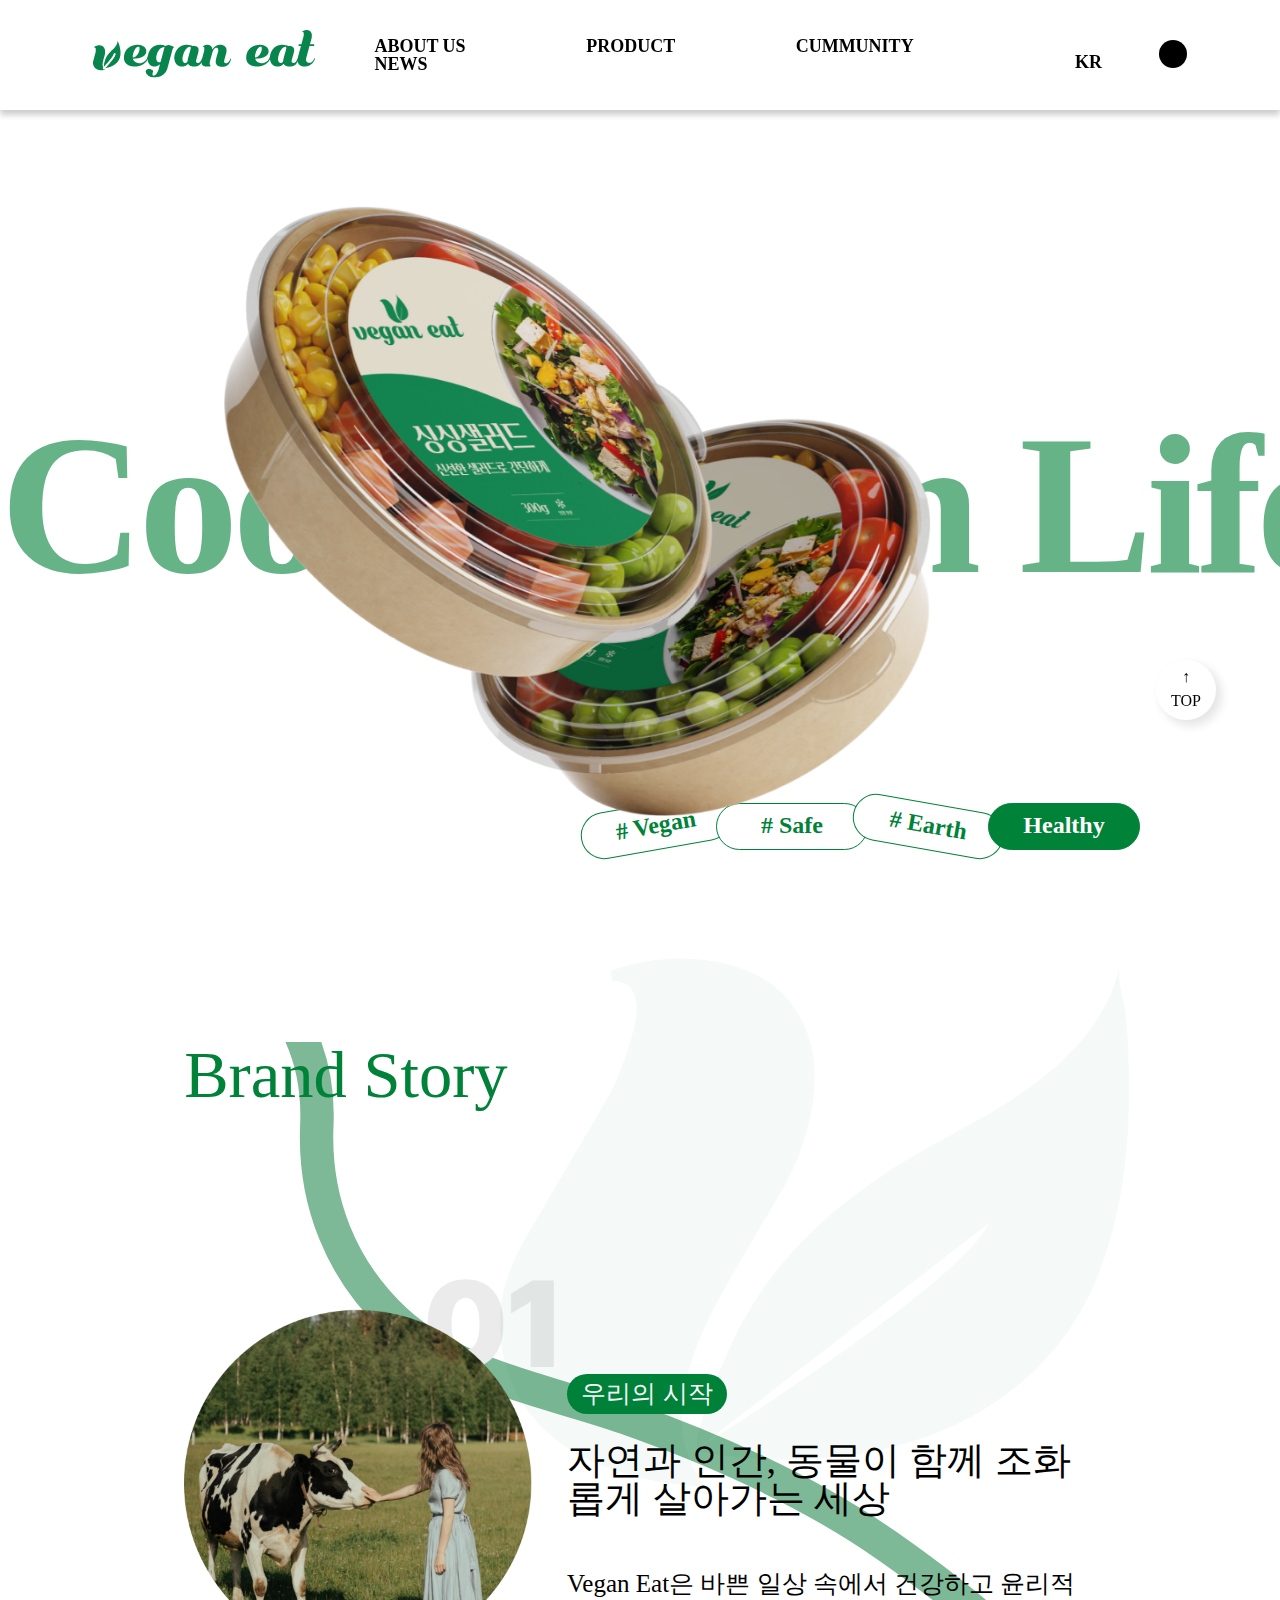
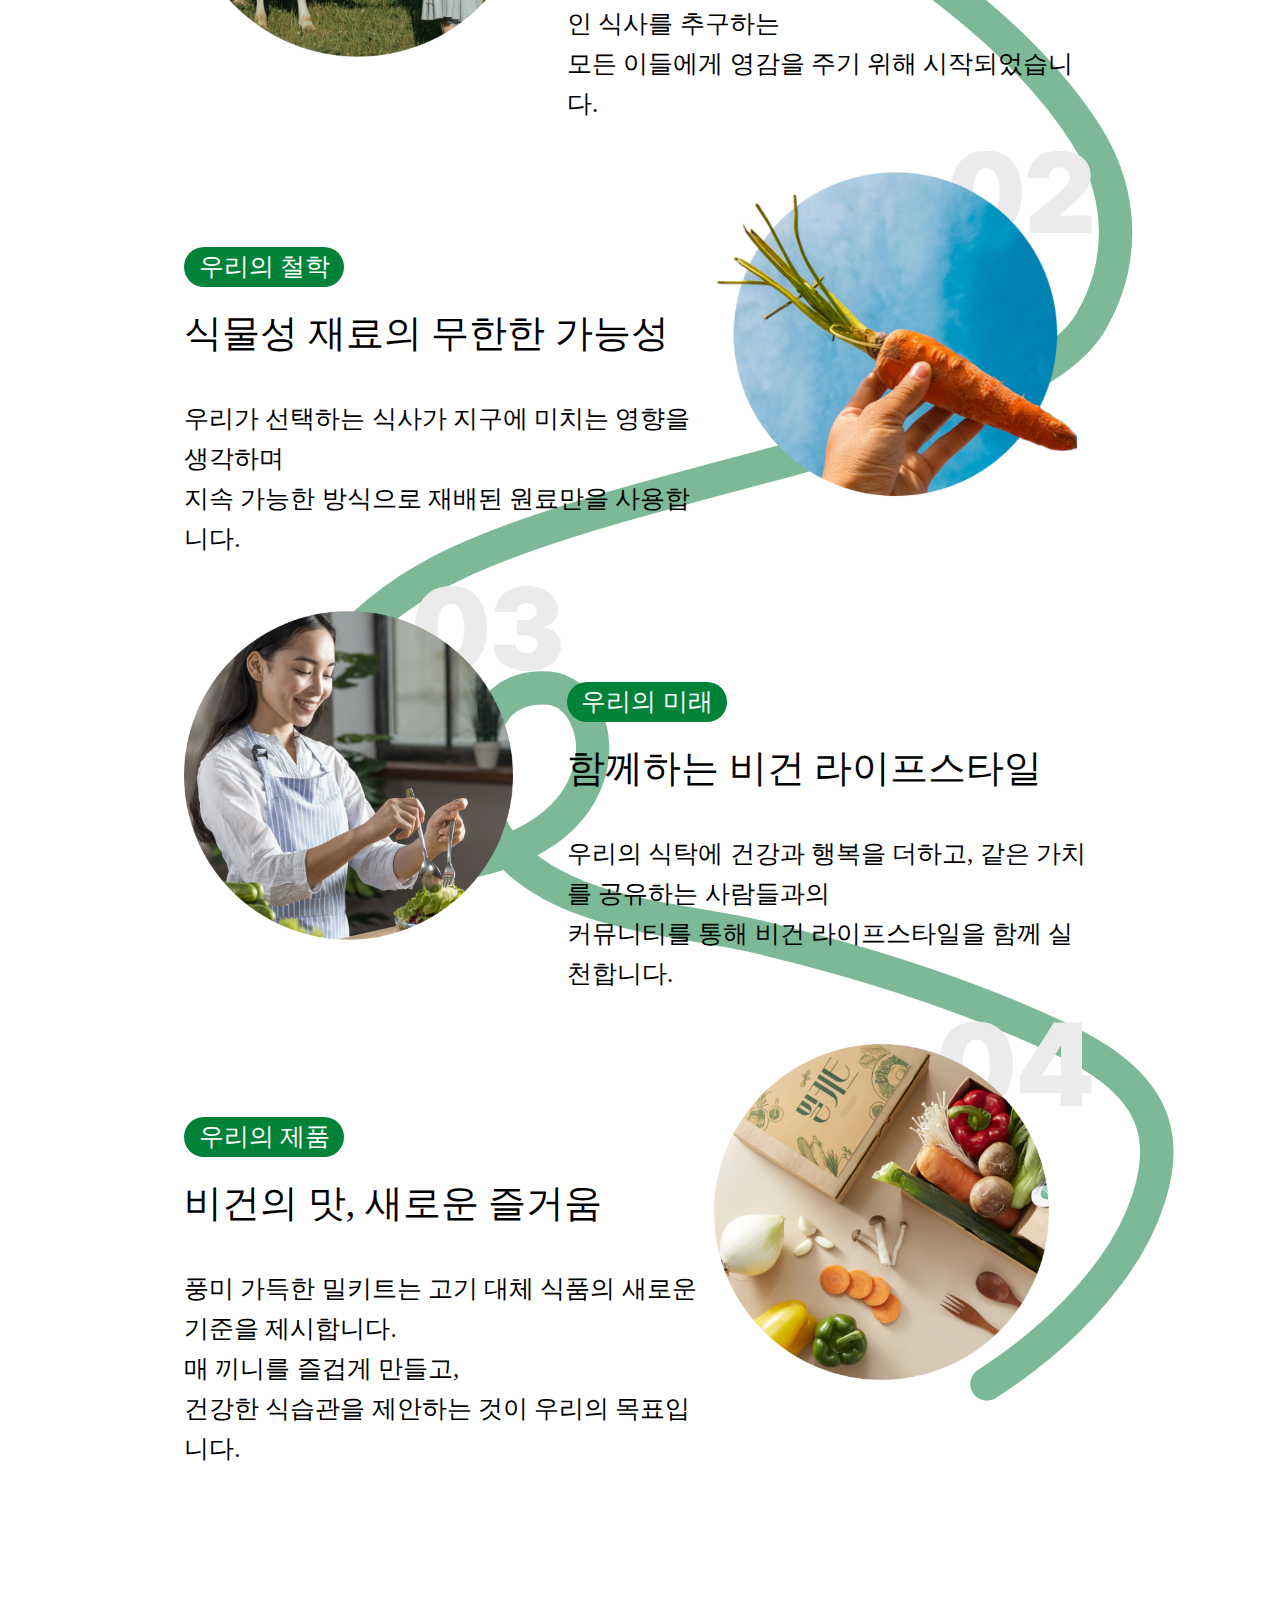
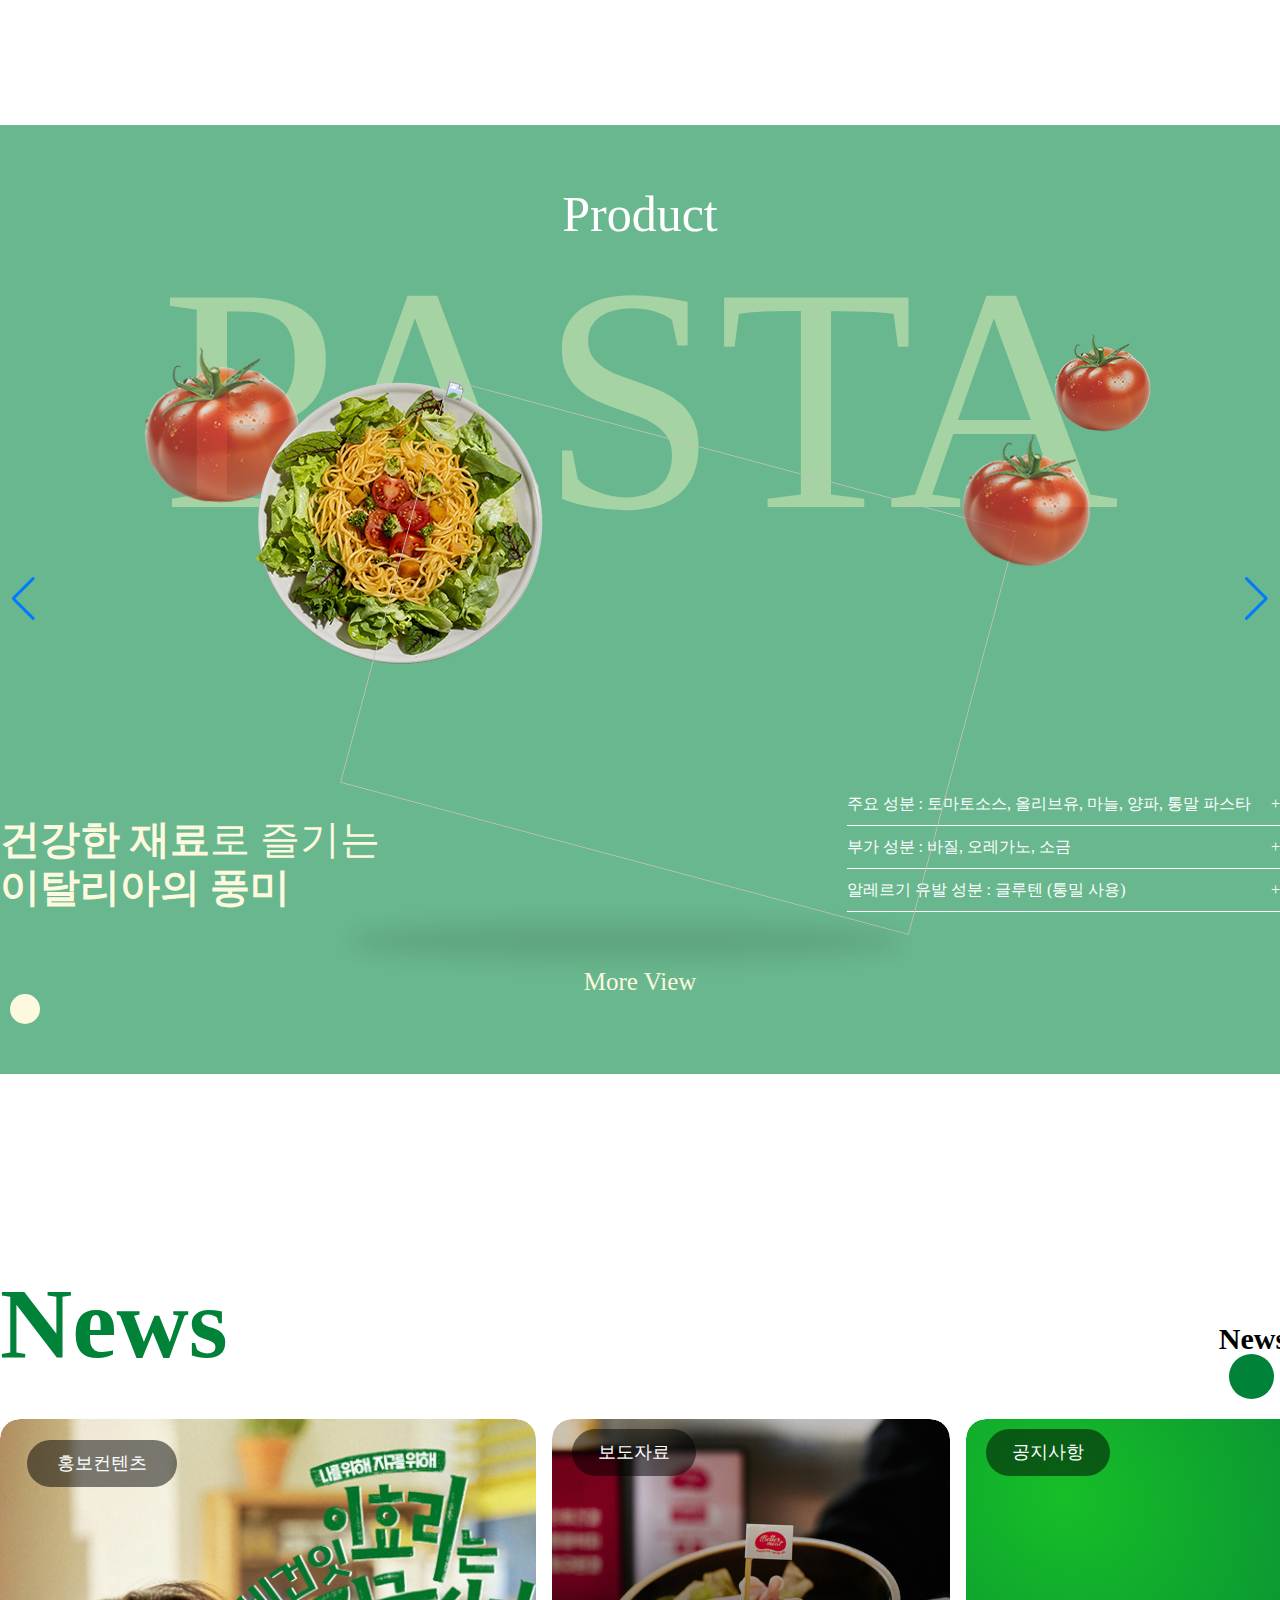
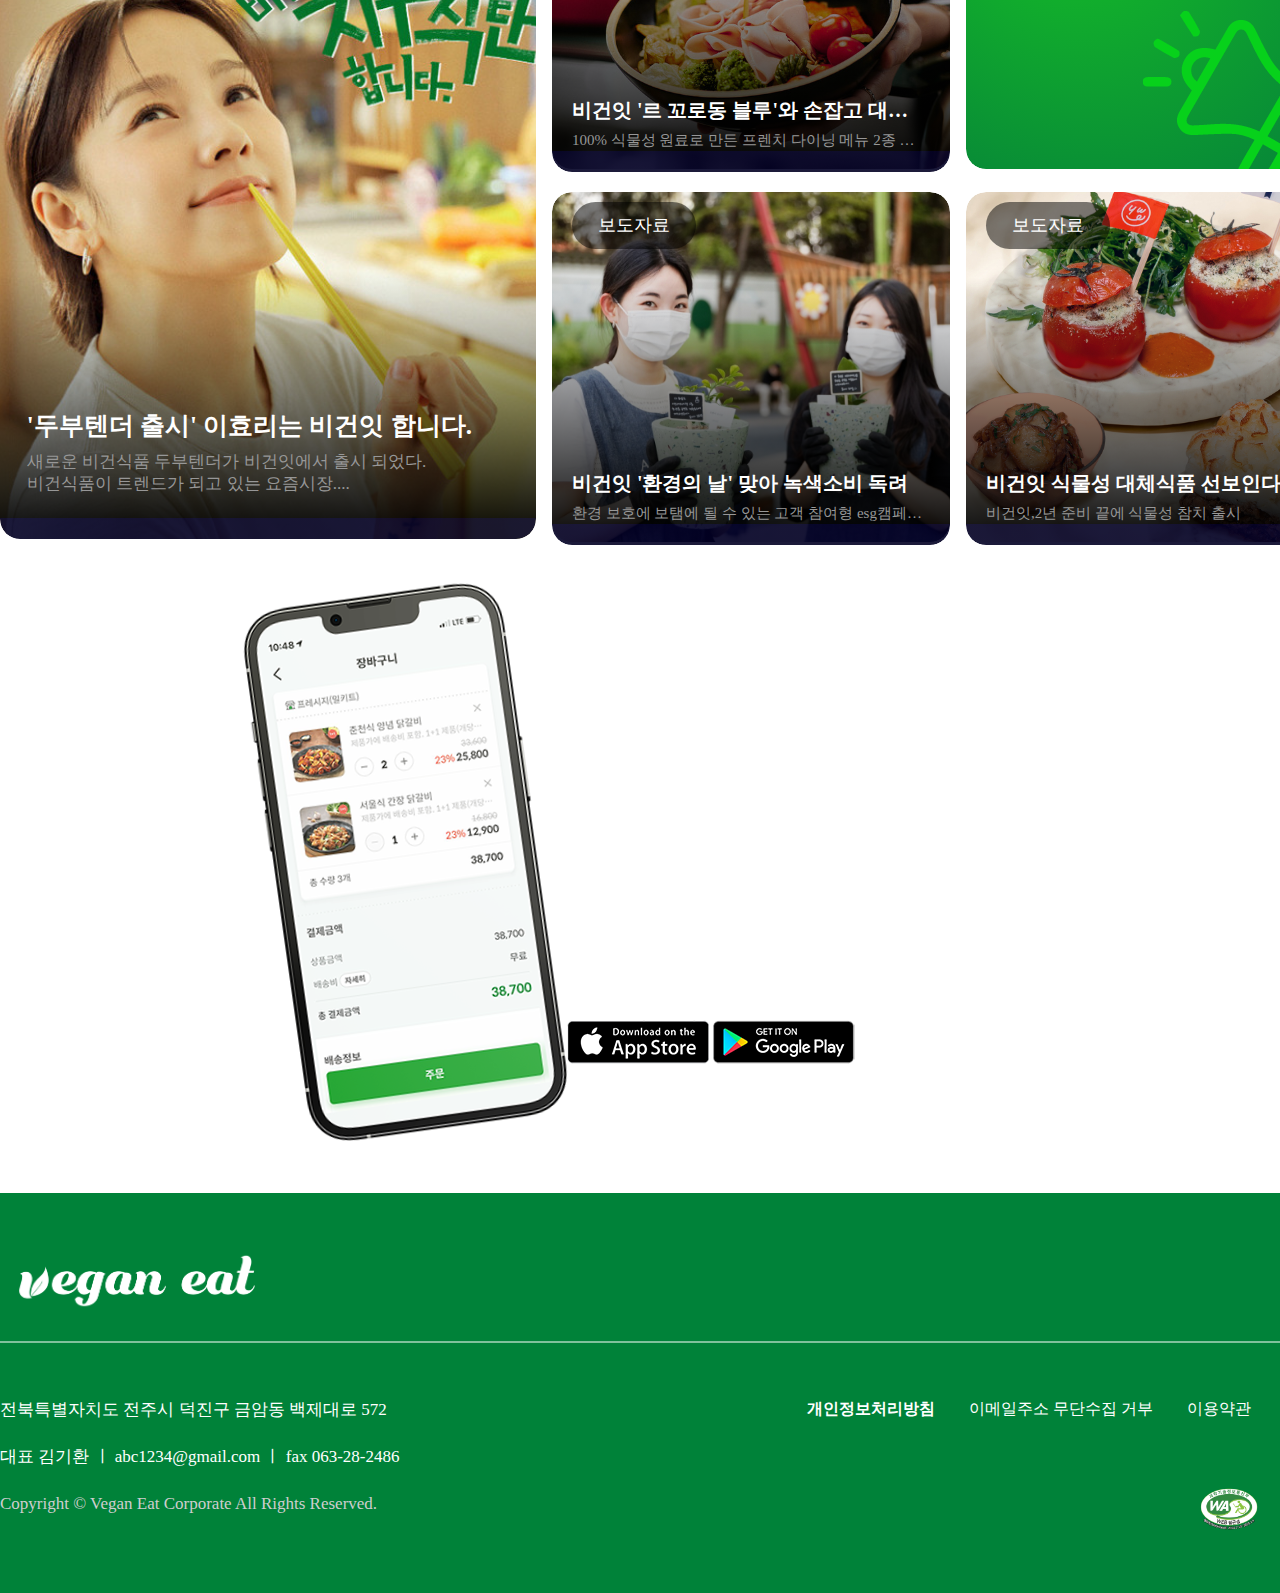
==== index.html @ dfced666 "10.10일 업로드" ====
<!DOCTYPE html>
<html lang="ko">
<head>
    <meta charset="UTF-8">
    <meta name="viewport" content="width=device-width, initial-scale=1.0">
    <title>veganeat(비건잇)</title>

    <!--외부 링크연결 -->
    <link rel="stylesheet" href="http://cdn.jsdelivr.net/npm/xeicon@2.3.3/xeicon.min.css">
    <!--font 스타일 연결-->
    <link rel="stylesheet" href="css/fonts.css">
    <!--css  연결-->
    <link rel="stylesheet" href="css/reset.css">
    <link rel="stylesheet" href="css/style.css">

    <!--swiper 연결-->
    <link rel="stylesheet" href="https://cdn.jsdelivr.net/npm/swiper@11/swiper-bundle.min.css"/>
    <script src="https://cdn.jsdelivr.net/npm/swiper@11/swiper-bundle.min.js"></script>

    <script src="js/SmoothScroll.js"></script>
    <!--script 연결-->
    <script src="js/script.js"></script>
</head>
<body>
    <header>
        <div class="inner">
            <div id="logo">
                <h1><a href="https://gkrltlfgehgksek.github.io/teamporject/"><img src="image/logo.png" alt="비건잇로고"></a></h1>
            </div><!--end logo-->
            <div id="menu">
                <ul>
                    <li class="m_t"><a href="#">ABOUT US</a>
                        <div class="sub">
                            <ul>
                                <li><a href="#">비건잇 소개</a></li>
                                <li><a href="#">브랜드 스토리</a></li>
                            </ul>
                        </div>
                    </li>
                    <li class="m_t"><a href="#">PRODUCT</a>
                        <div class="sub">
                            <ul>
                                <li><a href="#">밀키트</a></li>
                                <li><a href="#">샐러드</a></li>
                                <li><a href="#">비건제품</a></li>
                            </ul>
                        </div>
                    </li>
                    <li class="m_t"><a href="#">CUMMUNITY</a>
                        <div class="sub">
                            <ul>
                                <li><a href="#">고객의 소리</a></li>
                                <li><a href="#">브랜드 스토리</a></li>
                            </ul>
                        </div>
                    </li>
                    <li class="m_t"><a href="#">NEWS</a>
                        <div class="sub">
                            <ul>
                                <li><a href="#">보도자료</a></li>
                                <li><a href="#">공지사항</a></li>
                            </ul>
                        </div>
                    </li>
                </ul>
            </div><!--END menu-->
            <div id="util">
                    <ul>
                        <li><a href="#">KR<i class="xi-caret-down-min"></i></a><!--[추가] 닫는 a태그 수정-->
                            <div class="sub"><a href="#">EN</a></div>
                            <div class="sub"><a href="#">JP</a></div>
                        </li>
                        <li class="buger"><a href="#"><i class="xi-bars"></i></a></li>
                    </ul>
            </div><!--end util-->
        </div><!--end inner-->
    </header>
    <main>
        <section id="main_view">
            <div id="main_text">
                <h3>Cook Green  Life Heath With Vegan Eat Let's keep the Earth healthy and protect the environment Cook Green  Life Heath With Vegan Eat Let's keep the Earth healthy and protect the environment</h3>
            </div><!--end main_text-->
            <div id="main_image" class="swiper">
                <ul class="swiper-wrapper">
                    <li class="swiper-slide"><img src="image/main_sj01.png" alt="싱싱샐러드"></li>
                    <li class="swiper-slide"><img src="image/product_mandu.png" alt="비건만두"></li>
                    <li class="swiper-slide"><img src="image/product_rice.png" alt="비건볶음밥"></li>
                </ul>
            </div><!--end main_image-->
            <div id="slogan">
                <ul>
                    <li class="s1"><a href="#"># Vegan</a></li>
                    <li class="s2"><a href="#"># Safe</a></li>
                    <li class="s3"><a href="#"># Earth</a></li>
                    <li class="s4"><a href="#">Healthy</a></li>
                </ul>
            </div><!--end slogan-->
            <div id="s_t">
                
            </div><!--end s_t-->
        </section><!--end main_view-->
        <div id="brand_story">
            <div class="bg_line_box">
                <svg class="bg_line hidden-xs" width="2000" height="4000" viewBox="0 0 2000 4000" fill="none" xmlns="http://www.w3.org/2000/svg"
                preserveAspectRatio='xMidYMin meet'>
               <path class="st0" d="M1623.03,3852.25c86.1-55.54,170.39-129.28,229.73-213.33c46.71-66.13,93.88-172.03,67.79-254.88
                    c-25-79.4-108.61-125.72-178.81-158.16c-167.71-77.46-344.87-132.56-524.3-175.44c-148.23-35.4-356.32-37.72-462.2-163.71
                    c-70.5-83.87-70.14-296.38,80.07-284.11c119.13,9.72,150.74,306.33-240.7,323.36s-267.44-389,80.24-549.46
                    c347.67-160.46,1018.69-230.98,1135.4-432.77c62.9-108.76,56.8-232.54-9.88-336.18c-88.49-137.55-220.57-242.45-352.84-335.52
                    c-145.05-102.06-307.87-174.13-474.63-232.96c-133.31-47.03-303.57-74.54-410.48-172.91c-99.63-91.69-148.77-216.75-142.85-352.02
                    C434.14,181.06,47.57,110.56,47.57,110.56"
                        stroke="#7DB996" stroke-width="60" stroke-linecap="round"/>    

                </svg>
            </div>
            <div class="inner">
                <div class="brand_bg"></div>
                <h3>Brand Story</h3>
                <ol id="b_start">
                    <li>
                        <section class="item clearfix">
                            <p class="img"><img src="image/bs_img01.png" alt="우리의 시작 이미지"></p>
                            <div class="text">
                            <p class="bt">우리의 시작</p>
                            <h2>자연과 인간, 동물이 함께 조화롭게 살아가는 세상</h2>
                            <p>Vegan Eat은 바쁜 일상 속에서 건강하고 윤리적인 식사를 추구하는<br/>
                                모든 이들에게 영감을 주기 위해 시작되었습니다.</p>
                            <span>Vegan Eat은 바쁜 일상 속에서 건강하고 <br/>
                                윤리적인 식사를 추구하는<br/>
                                모든 이들에게 영감을 주기 위해 시작되었습니다.</span>
                            </div>
                        </section>
                    </li>
                    <li>
                        <section class="item clearfix">
                            <p class="img"><img src="image/bs_img02.png" alt="우리의 철학 이미지"></p>
                            <div class="text">
                            <p class="bt">우리의 철학</p>
                            <h2>식물성 재료의 무한한 가능성</h2>
                            <p>우리가 선택하는 식사가 지구에 미치는 영향을 생각하며<br/>
                                지속 가능한 방식으로 재배된 원료만을 사용합니다.</p>
                            <span>우리가 선택하는 식사가 지구에 미치는 영향을 생각하며<br/>
                                지속 가능한 방식으로 재배된 원료만을 사용합니다.</span>
                            </div>
                        </section>
                    </li>
                    <li>
                        <section class="item clearfix">
                            <p class="img"><img src="image/bs_img03.png" alt="우리의 미래 이미지"></p>
                            <div class="text">
                            <p class="bt">우리의 미래</p>
                            <h2>함께하는 비건 라이프스타일</h2>
                            <p>우리의 식탁에 건강과 행복을 더하고, 같은 가치를 공유하는 사람들과의<br/>
                                커뮤니티를 통해 비건 라이프스타일을 함께 실천합니다.</p>
                            <span>우리의 식탁에 건강과 행복을 더하고,<br/>
                                같은 가치를 공유하는 사람들과의<br/>
                                커뮤니티를 통해 비건 라이프스타일을 함께 실천합니다.</span>
                            </div>
                        </section>
                    </li>
                    <li>
                        <section class="item clearfix">
                            <p class="img"><img src="image/bs_img04.png" alt="우리의 제품 이미지"></p>
                            <div class="text">
                            <p class="bt">우리의 제품</p>
                            <h2>비건의 맛, 새로운 즐거움</h2>
                            <p>풍미 가득한 밀키트는 고기 대체 식품의 새로운 기준을 제시합니다.<br/>
                                매 끼니를 즐겁게 만들고,<br/>
                                건강한 식습관을 제안하는 것이 우리의 목표입니다.</p>
                            <span>풍미 가득한 밀키트는<br/>
                                고기 대체 식품의 새로운 기준을 제시합니다.<br/>
                                매 끼니를 즐겁게 만들고,<br/>
                                건강한 식습관을 제안하는 것이 우리의 목표입니다.
                            </span>
                            </div>
                        </section>
                    </li>
                </ol><!--end b_start-->
            </div>
        </div><!--end brand story-->
        <section id="product_slider">
            <div class="swiper-wrapper">
                <div class="swiper-slide product01">    
                    <div class="inner">
                        <h1 class="product_title">Product</h1>                              
                        <div class="product_box">
                            <h3 class="item_title">PASTA</h3>
                            <div class="main_product">
                                <p><img src="image/product_pasta.png" alt=""></p>
                            </div><!--end:main_product-->           
                            <div class="product_bg">
                                <ul>
                                    <li class="tomato f"><img src="image/tomato.png" alt=""></li>
                                    <li class="tomato s"><img src="image/tomato_m.png" alt=""></li>
                                    <li class="tomato t"><img src="image/tomato_s.png" alt=""></li>
                                    <li class="pasta"><img src="image/product_pasta_bg.png" alt=""></li>       
                                </ul>
                            </div><!--end:product_bg-->
                        </div><!--end:product_box-->
                        <div class="product_sogae">
                            <p>건강한 재료<em>로 즐기는</em><br/>
                            이탈리아의 풍미</p>
                        </div><!--end:product_sogae-->            
                        <div class="info clearfix">
                            <ul>
                                <li>주요 성분 : 토마토소스, 올리브유, 마늘, 양파, 통말 파스타
                                    <a href="#">+</a></li> 
                                <li>부가 성분 : 바질, 오레가노, 소금
                                    <a href="#">+</a></li> 
                                <li>알레르기 유발 성분 : 글루텐 (통밀 사용)
                                    <a href="#">+</a></li> 
                            </ul>
                        </div><!--end:info-->            
                        <div class="news_btn">
                            <a href="#"><span>More View</span>
                            <p class="xi-angle-right"></p></a>
                        </div><!--end:news_btn-->            
                    </div><!--end:inner-->
                </div><!--end:swiper-slide--> 
                <div class="swiper-slide product02">    
                    <div class="inner">
                        <h1 class="product_title">Product</h1>                              
                        <div class="product_box">
                            <h3 class="item_title">PASTA</h3>
                            <div class="main_product">
                                <p><img src="image/product_pasta.png" alt=""></p>
                            </div><!--end:main_product-->           
                            <div class="product_bg">
                                <ul>
                                    <li class="tomato f"><img src="image/tomato.png" alt=""></li>
                                    <li class="tomato s"><img src="image/tomato_m.png" alt=""></li>
                                    <li class="tomato t"><img src="image/tomato_s.png" alt=""></li>
                                    <li class="pasta"><img src="image/product_pasta_bg.png" alt=""></li>       
                                </ul>
                            </div><!--end:product_bg-->
                        </div><!--end:product_box-->
                        <div class="product_sogae">
                            <p>건강한 재료<em>로 즐기는</em><br/>
                            이탈리아의 풍미</p>
                        </div><!--end:product_sogae-->            
                        <div class="info clearfix">
                            <ul>
                                <li>주요 성분 : 토마토소스, 올리브유, 마늘, 양파, 통말 파스타
                                    <a href="#">+</a></li> 
                                <li>부가 성분 : 바질, 오레가노, 소금
                                    <a href="#">+</a></li> 
                                <li>알레르기 유발 성분 : 글루텐 (통밀 사용)
                                    <a href="#">+</a></li> 
                            </ul>
                        </div><!--end:info-->            
                        <div class="news_btn">
                            <a href="#"><span>More View</span>
                            <p class="xi-angle-right"></p></a>
                        </div><!--end:news_btn-->            
                    </div><!--end:inner-->
                </div><!--end:swiper-slide--> 
                <div class="swiper-slide product03">    
                    <div class="inner">
                        <h1 class="product_title">Product</h1>                              
                        <div class="product_box">
                            <h3 class="item_title">PASTA</h3>
                            <div class="main_product">
                                <p><img src="image/product_pasta.png" alt=""></p>
                            </div><!--end:main_product-->           
                            <div class="product_bg">
                                <ul>
                                    <li class="tomato f"><img src="image/tomato.png" alt=""></li>
                                    <li class="tomato s"><img src="image/tomato_m.png" alt=""></li>
                                    <li class="tomato t"><img src="image/tomato_s.png" alt=""></li>
                                    <li class="pasta"><img src="image/product_pasta_bg.png" alt=""></li>       
                                </ul>
                            </div><!--end:product_bg-->
                        </div><!--end:product_box-->
                        <div class="product_sogae">
                            <p>건강한 재료<em>로 즐기는</em><br/>
                            이탈리아의 풍미</p>
                        </div><!--end:product_sogae-->            
                        <div class="info clearfix">
                            <ul>
                                <li>주요 성분 : 토마토소스, 올리브유, 마늘, 양파, 통말 파스타
                                    <a href="#">+</a></li> 
                                <li>부가 성분 : 바질, 오레가노, 소금
                                    <a href="#">+</a></li> 
                                <li>알레르기 유발 성분 : 글루텐 (통밀 사용)
                                    <a href="#">+</a></li> 
                            </ul>
                        </div><!--end:info-->            
                        <div class="news_btn">
                            <a href="#"><span>More View</span>
                            <p class="xi-angle-right"></p></a>
                        </div><!--end:news_btn-->            
                    </div><!--end:inner-->
                </div><!--end:swiper-slide--> 
            </div><!--end:swiper-wrapper-->   
            <div class="pager"></div>

            <div class="swiper-button-prev"></div>
            <div class="swiper-button-next"></div>

        </section><!--end:product-->
            <section id="news">
                <div class="inner">
                    <div class="news_title clearfix">
                        <h1>News</h1>
                        <div class="news_btn"><a href="#">
                            <span>News More</span>
                            <p class="xi-angle-right"></p></a>
                        </div><!--end:news_btn-->
                    </div><!--end:news_title-->
                    <div class="news_box clearfix">
                        <ul>
                            <div>
                                <li class="hyoree_box"><a href="#">
                                        <img src="image/news_img01.png" alt="">
                                        <span>홍보컨텐츠</span>
                                        <dl>
                                            <dt>'두부텐더 출시' 이효리는 비건잇 합니다.</dt>
                                            <dd>새로운 비건식품 두부텐더가 비건잇에서 출시 되었다.<br/>
                                                비건식품이 트렌드가 되고 있는 요즘시장....</dd>
                                        </dl>
                                </a></li>
                            </div>
                            <div class="hidden">
                                <li class="second_box"><a href="#">
                                    <img src="image/news_img02.png" alt="">
                                    <span>보도자료</span>                
                                    <dl>
                                        <dt>비건잇 '르 꼬로동 블루'와 손잡고 대안식 출시</dt>
                                        <dd>100% 식물성 원료로 만든 프렌치 다이닝 메뉴 2종 개발</dd>
                                    </dl>
                                </a></li>
                            </div>
                            <div class="hidden">
                               <li class="notice"><a href="3">
                                    <img src="image/news_img04.png" alt="">
                                    <span>공지사항</span>
                                </a></li>
                            </div>
                            <div class="hidden">
                                <li class="ok_box"><a href="#">
                                    <span>보도자료</span>
                                    <img src="image/news_img03.png" alt="">
                                                    
                                    <dl>
                                        <dt>비건잇 '환경의 날' 맞아 녹색소비 독려</dt>
                                        <dd>환경 보호에 보탬에 될 수 있는 고객 참여형 esg캠페인 전개</dd>
                                    </dl>
                                </a></li>
                            </div>
                            <div class="hidden">
                              <li class="last_box"><a href="#">
                                <span>보도자료</span>
                                <img src="image/news_img05.png" alt="">               
                                    <dl>
                                        <dt>비건잇 식물성 대체식품 선보인다.</dt>
                                        <dd>비건잇,2년 준비 끝에 식물성 참치 출시</dd>
                                    </dl>
                               </a></li>
                            </div>
                        </ul>
                    </div><!--news_box-->
                </div><!--end:inner-->
            </section>
            <section class="top">
                <p class="top_btn"><a href="#news">↑<br/>
                    TOP</a>
                </p>
            </section>
            <section id="mobile">
                <div class="img"></div><!--end:img-->
                <div class="inner clearfix">
                    <h1>지금 바로 모바일 스토어를 방문하고, 비건 라이프를 즐겨보세요!</h1>
                    <p>언제 어디서나 간편하게 우리의 제품을 만나보세요!<br/>
                        특별 할인과 프로모션 소식도 빠르게 받아보실 수 있습니다.</p>
                    <div class="app_box">
                        <ul>
                            <li><a href="#"><img src="image/mobile_app01.png" alt=""></a></li>
                            <li><a href="#"><img src="image/mobile_app02.png" alt=""></a></li>
                            <li><a href="#"></a></li>
                        </ul>
                    </div><!--end:app_box-->
                </div><!--end:inner-->
            </section><!--end:mobile-->
    </main>
    <footer>
        <div class="inner">
            <h1><a href="#"><img src="image/footer_logo.png" alt=""></a></h1>
            <hr/>
            <div id="footer_info">
                <ul>
                    <li>전북특별자치도 전주시 덕진구 금암동 백제대로 572</li>
                    <li>대표 김기환 ㅣ abc1234@gmail.com ㅣ fax 063-28-2486  </li>
                    <li>Copyright &copy; Vegan Eat Corporate All Rights Reserved.</li>
                </ul>
            </div><!--end:footer_info-->
            <div id="footer_gnb">
                <ul>
                    <li><a href="#">개인정보처리방침</a></li>
                    <li><a href="#">이메일주소 무단수집 거부</a></li>
                    <li><a href="#">이용약관</a></li>
                    <li><a href="#">회사소개</a></li>
                </ul>
                <div class="footer_sns">
                    <ul>
                       <li><a href="#"><i class="xi-facebook xi-2x"></i></a></li>
                       <li><a href="#"><i class="xi-youtube-play xi-2x"></i></a></li>
                       <li><a href="#"><i class="xi-instagram xi-2x"></i></a></li>
                       <li><a href="#"><img src="image/footer_web.png" alt="푸터웹"></a></li>
                    </ul>
                </div><!--end:footer_sns-->
            </div><!--end:footer_gnb-->
        </div><!--end:inner-->
    </footer>
</body>
</html>
---- css/fonts.css ----
@font-face {
	font-family: Pretendard-Bold;
	font-weight: normal;
	src: local(Pretendard-Bold);
	src:
		local("☺"),
		url(https://t1.daumcdn.net/tistory_admin/frontend/assets/fonts/pretendard/Pretendard-Bold.woff2) format("woff2"),
		url(https://t1.daumcdn.net/tistory_admin/frontend/assets/fonts/pretendard/Pretendard-Bold.woff) format("woff"),
		url(https://t1.daumcdn.net/tistory_admin/frontend/assets/fonts/pretendard/Pretendard-Bold.otf) format("opentype");
}

@font-face {
	font-family: Pretendard-Light;
	font-weight: normal;
	src: local(Pretendard-Light);
	src:
		local("☺"),
		url(https://t1.daumcdn.net/tistory_admin/frontend/assets/fonts/pretendard/Pretendard-Light.woff2) format("woff2"),
		url(https://t1.daumcdn.net/tistory_admin/frontend/assets/fonts/pretendard/Pretendard-Light.woff) format("woff"),
		url(https://t1.daumcdn.net/tistory_admin/frontend/assets/fonts/pretendard/Pretendard-Light.otf) format("opentype");
}

@font-face {
	font-family: Pretendard-Medium;
	font-weight: normal;
	src: local(Pretendard-Medium);
	src:
		local("☺"),
		url(https://t1.daumcdn.net/tistory_admin/frontend/assets/fonts/pretendard/Pretendard-Medium.woff2) format("woff2"),
		url(https://t1.daumcdn.net/tistory_admin/frontend/assets/fonts/pretendard/Pretendard-Medium.woff) format("woff"),
		url(https://t1.daumcdn.net/tistory_admin/frontend/assets/fonts/pretendard/Pretendard-Medium.otf) format("opentype");
}

@font-face {
	font-family: Pretendard-Regular;
	font-weight: normal;
	src: local(Pretendard-Regular);
	src:
		local("☺"),
		url(https://t1.daumcdn.net/tistory_admin/frontend/assets/fonts/pretendard/Pretendard-Regular.woff2) format("woff2"),
		url(https://t1.daumcdn.net/tistory_admin/frontend/assets/fonts/pretendard/Pretendard-Regular.woff) format("woff"),
		url(https://t1.daumcdn.net/tistory_admin/frontend/assets/fonts/pretendard/Pretendard-Regular.otf) format("opentype");
}

@font-face {
	font-family: Pretendard-SemiBold;
	font-weight: normal;
	src: local(Pretendard-SemiBold);
	src:
		local("☺"),
		url(https://t1.daumcdn.net/tistory_admin/frontend/assets/fonts/pretendard/Pretendard-SemiBold.woff2) format("woff2"),
		url(https://t1.daumcdn.net/tistory_admin/frontend/assets/fonts/pretendard/Pretendard-SemiBold.woff) format("woff"),
		url(https://t1.daumcdn.net/tistory_admin/frontend/assets/fonts/pretendard/Pretendard-SemiBold.otf) format("opentype");
}

@font-face {
	font-family: Pretendard-Black;
	font-weight: normal;
	src: local(Pretendard-Black);
	src:
		local("☺"),
		url(https://t1.daumcdn.net/tistory_admin/frontend/assets/fonts/pretendard/Pretendard-Black.woff2) format("woff2"),
		url(https://t1.daumcdn.net/tistory_admin/frontend/assets/fonts/pretendard/Pretendard-Black.woff) format("woff"),
		url(https://t1.daumcdn.net/tistory_admin/frontend/assets/fonts/pretendard/Pretendard-Black.otf) format("opentype");
}
---- css/style.css ----
@charset "UTF-8";
a {
  text-decoration: none;
}

.clearfix::after {
  content: "";
  display: block;
  clear: both;
}

/*상단스타일*/
header {
  position: fixed;
  width: 100%;
  z-index: 200;
  background: #fff;
  box-shadow: 0px 5px 6px rgba(0, 0, 0, 0.2);
}
header .inner {
  display: flex;
  height: 110px;
  justify-content: space-between;
  margin: 0 7.3%;
  align-items: center;
  font-size: 18px;
}
header .inner a {
  color: #000;
  font-weight: bold;
}
header .inner #menu .m_t {
  display: inline-block;
  margin: 0 58px;
  position: relative;
}
header .inner #menu .sub {
  position: absolute;
  display: none;
}
header .inner #menu .sub ul {
  margin-top: 20%;
  white-space: nowrap;
}
header .inner #menu .sub li {
  margin-top: 20%;
}
header .inner #menu .sub:hover {
  display: block;
}
header .inner #menu::after {
  content: "";
  background: #fff;
  width: 100%;
  height: 0;
  visibility: hidden;
  position: absolute;
  top: 110px;
  left: 0;
  box-shadow: 0px 5px 6px rgba(0, 0, 0, 0.2);
  transition: all 0.4s;
}
header .inner #menu:hover::after {
  height: 200px;
  visibility: visible;
}
header .inner #util {
  font-size: 18px;
  position: relative;
  width: 223px;
  text-align: right;
}
header .inner #util ul {
  display: inline-block;
}
header .inner #util li {
  display: inline-block;
}
header .inner #util li .sub {
  display: none;
  color: #fff;
  position: absolute;
  transition: all 0.4s;
}
header .inner #util li:hover .sub {
  display: block;
  width: 35px;
  height: 50px;
  border-radius: 0 0 20px 20px;
  background: #fff;
  box-shadow: 0px 5px 6px rgba(0, 0, 0, 0.2);
  line-height: 50px;
  text-align: center;
}
header .inner #util .buger {
  margin-left: 52px;
}
header .inner #util .buger a {
  display: block;
  width: 28px;
  height: 28px;
  background: #000;
  border-radius: 50%;
  line-height: 28px;
  text-align: center;
}
header .inner #util .xi-bars {
  color: #fff;
}

@keyframes main_text {
  to {
    transform: translateX(-50%);
  }
}
@keyframes s1 {
  to {
    top: -20px;
  }
}
/*메인영역 스타일*/
main {
  padding-top: 110px;
}

#main_view {
  position: relative;
  height: calc(100vh - 110px);
  overflow: hidden;
}
#main_view #main_text {
  animation: main_text 100s linear infinite;
  letter-spacing: -6px;
  font-weight: bold;
  font-size: 200px;
  color: #008239;
  white-space: nowrap;
  opacity: 0.6;
  position: absolute;
  top: 50%;
  line-height: 1;
  margin-top: -0.5em;
}
#main_view #main_image {
  position: absolute;
  top: 50%;
  left: calc(17.5% - 100px);
  transform: translateY(-50%);
  padding: 0 100px;
  width: calc(70% - 100px);
}
#main_view #main_image .swiper-slide img {
  height: 625px;
}
#main_view #main_image .swiper-slide.swiper-slide-next img {
  opacity: 0;
  transform: translateX(200px);
  transition: all 0s;
}
#main_view #main_image .swiper-slide.swiper-slide-prev img {
  opacity: 0;
  transform: translateX(-90px);
  transition: all 0.4s;
}
#main_view #main_image .swiper-slide.swiper-slide-active img {
  opacity: 1;
  transform: translateX(0px);
  transition: all 0.4s;
}
#main_view #slogan {
  position: absolute;
  bottom: 50px;
  right: 140px;
}
#main_view #slogan li {
  border: 1px solid #008239;
  background: #fff;
  width: 150px;
  height: 45px;
  border-radius: 25px;
  text-align: center;
  line-height: 43px;
  display: inline-block;
  margin-left: -20px;
  position: relative;
  top: 0;
}
#main_view #slogan li:last-child {
  background: #008239;
}
#main_view #slogan li:last-child a {
  color: #fff;
}
#main_view #slogan .s1 {
  transform: rotate(-10deg);
  animation: s1 0.4s infinite 0.2s alternate;
}
#main_view #slogan .s2 {
  transform: rotate(0deg);
  animation: s1 0.4s infinite 0.3s alternate;
}
#main_view #slogan .s3 {
  transform: rotate(10deg);
  animation: s1 0.4s infinite 0.4s alternate;
}
#main_view #slogan .s4 {
  transform: rotate(0deg);
  animation: s1 0.4s infinite 0.5s alternate;
}
#main_view #slogan a {
  font-size: 24px;
  text-decoration: none;
  color: #008239;
  font-weight: bold;
}

#brand_story {
  position: relative;
}
#brand_story .inner {
  max-width: 1640px;
  width: 85.4%;
  margin: 0 auto;
  margin-bottom: 20%;
}
#brand_story .bg_line_box {
  position: absolute;
  width: 100%;
  height: 100%;
  z-index: -1;
  overflow: hidden;
}
#brand_story .bg_line_box .bg_line {
  width: 87%;
  position: absolute;
  aspect-ratio: 2/4;
  left: 50%;
  top: -10%;
  transform: translateX(-50%);
}
#brand_story .brand_bg {
  width: 714px;
  height: 649px;
  position: absolute;
  top: -150px;
  right: 100px;
  background: url("../image/bs_backimg.png") no-repeat;
}
#brand_story h3 {
  font-size: 5.2vw;
  font-family: Pretendard-Bold;
  color: #008239;
  margin-left: 8.3%;
  margin-top: 13%;
  margin-bottom: 13%;
}
#brand_story #b_start {
  margin: 0 8.3%;
}
#brand_story #b_start li:nth-child(odd) .img {
  float: left;
}
#brand_story #b_start li:nth-child(odd) .text {
  padding-left: 42%;
}
#brand_story #b_start li:nth-child(even) .img {
  float: right;
}
#brand_story #b_start li:nth-child(even) .text {
  padding-right: 42%;
}
#brand_story #b_start .item .img {
  width: 41.9%;
}
#brand_story #b_start .item .img img {
  width: 100%;
}
#brand_story #b_start .item .text {
  padding-top: 13.5%;
  display: block;
}
#brand_story #b_start .item .text span {
  display: none;
}
#brand_story #b_start .item .bt {
  background: #008239;
  border-radius: 20px;
  width: 160px;
  height: 40px;
  text-align: center;
  line-height: 39px;
  font-size: 25px;
  font-family: Pretendard-Bold;
  color: #fff;
}
#brand_story #b_start .item h2 {
  font-size: 38px;
  font-family: Pretendard-Bold;
  margin: 27px 0 47px;
}
#brand_story #b_start .item p {
  font-size: 25px;
  font-weight: 300;
  line-height: 40px;
}

#product_slider {
  margin-bottom: 15%;
  position: relative;
  overflow: hidden;
}
#product_slider .swiper-wrapper {
  display: flex;
}
#product_slider .product01 {
  background: #69B78E;
}
#product_slider .product02 {
  background: #B7698E;
}
#product_slider .product03 {
  background: #B78E69;
}
#product_slider .swiper-slide {
  flex-shrink: 0;
}
#product_slider .inner {
  margin: 0 auto;
  padding-bottom: 50px;
  max-width: 1400px;
  position: relative;
}
#product_slider .product_title {
  text-align: center;
  font-family: "Pretendard-Black";
  font-size: 50px;
  padding-top: 5%;
}
#product_slider .product01 .product_title {
  color: #FFF;
}
#product_slider .product02 .product_title {
  color: #FFF;
}
#product_slider .product03 .product_title {
  color: #FFF;
}
#product_slider .product_box {
  width: 100%;
}
#product_slider .product_box .item_title {
  font-size: 320px;
  color: #e1f0b9;
  text-align: center;
  z-index: 20;
  opacity: 0.5;
  font-family: "Pretendard-Black";
}
#product_slider .product_box .main_product img {
  width: 589px;
  height: 418px;
  transform: rotate(15deg);
  position: absolute;
  top: 34%;
  left: 30%;
  z-index: 21;
}
#product_slider .product_box .main_product::after {
  content: "";
  display: block;
  width: 550px;
  height: 38px;
  background: rgba(10, 10, 10, 0.1);
  border-radius: 85%;
  position: absolute;
  bottom: 12%;
  left: 50%;
  margin-left: -290px;
  filter: blur(10px);
}
#product_slider .product_bg .tomato {
  z-index: 10;
  opacity: 0.7;
}
#product_slider .product_bg .f {
  top: 20%;
  left: 8%;
  position: absolute;
  transform: rotate(-4deg);
}
#product_slider .product_bg .s {
  top: 30%;
  right: 12%;
  position: absolute;
  transform: rotate(15deg);
  z-index: 21;
}
#product_slider .product_bg .t {
  top: 20%;
  right: 8%;
  position: absolute;
}
#product_slider .product_bg .pasta {
  width: 287px;
  height: 285px;
  position: absolute;
  bottom: 43%;
  left: 20%;
  z-index: 20;
}
#product_slider .product_sogae {
  position: absolute;
  color: #FDF9DE;
  bottom: 17%;
  left: 0;
}
#product_slider .product_sogae p {
  font-size: 40px;
  font-weight: bold;
  line-height: 1.2;
}
#product_slider .product_sogae em {
  font-weight: normal;
}
#product_slider .info {
  position: absolute;
  right: 0;
  bottom: 17%;
}
#product_slider .info li {
  padding: 3% 0;
  border-bottom: 1px solid white;
  color: white;
}
#product_slider .info li a {
  color: white;
  margin-left: 0%;
  float: right;
  margin-left: 20px;
}
#product_slider .info li a:hover {
  color: #008239;
}
#product_slider .news_btn {
  margin-top: 32%;
  font-family: "Pretendard";
  text-align: center;
}
#product_slider .news_btn span {
  font-size: 25px;
  color: #FDF9DE;
}
#product_slider .news_btn p {
  font-size: 12px;
  width: 30px;
  height: 30px;
  background: #FDF9DE;
  border-radius: 50%;
  color: #69B78E;
  text-align: center;
  line-height: 30px;
  margin-left: 10px;
  box-sizing: border-box;
  font-weight: bold;
}
#product_slider .pager {
  position: absolute;
  bottom: 50%;
  left: 50%;
  width: auto;
  height: auto;
  z-index: 300;
  font-family: "Pretendard-Black";
  color: #fff;
  transform: translate(700px, 50%);
  font-size: 0;
  width: 40px;
  text-align: center;
}
#product_slider .pager span {
  font-size: 40px;
  display: block;
}
#product_slider .pager .swiper-pagination-current {
  border-bottom: 3px solid #fff;
}
#product_slider .pager .swiper-pagination-total {
  color: #fff;
}

#news {
  width: 100%;
  height: 800px;
  margin-bottom: 20%;
  margin-top: 200px;
}
#news .inner {
  width: 1364px;
  margin: 0 auto;
}
#news .inner .news_title {
  margin-bottom: 20px;
}
#news .inner h1 {
  font-size: 100px;
  font-weight: 600;
  font-family: "Pretendard";
  color: #008239;
  float: left;
}
#news .inner .news_btn {
  font-weight: 600;
  float: right;
  margin-top: 50px;
  font-family: "Pretendard";
}
#news .inner .news_btn span {
  font-size: 30px;
  color: #000;
}
#news .inner .news_btn p {
  font-size: 20px;
  width: 45px;
  height: 45px;
  background: #008239;
  border-radius: 50%;
  color: #fff;
  text-align: center;
  line-height: 45px;
  margin-left: 10px;
  box-sizing: border-box;
}
#news .inner .news_box {
  /*.hyoree_box::after{content:""; width:100%; height:268px;
      position:absolute; bottom:0; left:0; border-radius:0 0 20px 20px;
      opacity:0.9;
      background:linear-gradient(
          rgba(255, 255, 255, 0) 0%,
          rgba(0, 0, 0, 1) 92%,
          rgba(2, 0, 36, 1) 90%
      );
  }*/
}
#news .inner .news_box li {
  float: left;
  position: relative;
  border-radius: 20px;
}
#news .inner .news_box li img {
  border-radius: 20px;
  transition: all 0.2s ease-in-out;
}
#news .inner .news_box li:hover img {
  transform: scale(1.05);
}
#news .inner .news_box li:after {
  cursor: pointer;
  content: "";
  width: 100%;
  height: 268px;
  position: absolute;
  bottom: 0;
  left: 0;
  border-radius: 0 0 20px 20px;
  opacity: 0.9;
  background: linear-gradient(rgba(255, 255, 255, 0) 0%, rgb(0, 0, 0) 92%, rgb(2, 0, 36) 90%);
}
#news .inner .news_box .notice::after {
  display: none;
}
#news .inner .news_box span {
  position: absolute;
  top: 3%;
  left: 5%;
  color: #fff;
  z-index: 8;
  width: 124px;
  height: 47px;
  background: rgba(0, 0, 0, 0.5);
  border-radius: 50px;
  font-size: 18px;
  text-align: center;
  line-height: 47px;
  box-sizing: border-box;
  font-family: "Noto Sans KR";
  font-weight: 500;
}
#news .inner .news_box dl {
  position: absolute;
  z-index: 90;
  bottom: 6%;
  left: 5%;
}
#news .inner .news_box dl dt {
  color: #fff;
  font-size: 20px;
  font-weight: bold;
  font-family: "Noto Sans KR";
  width: 340px;
  white-space: nowrap;
  overflow: hidden;
  text-overflow: ellipsis;
}
#news .inner .news_box dl dd {
  color: #979797;
  font-size: 15px;
  font-family: "Noto Sans KR";
  margin-top: 3%;
  line-height: 1.3;
  font-weight: 500;
  width: 350px;
  white-space: nowrap;
  overflow: hidden;
  text-overflow: ellipsis;
}
#news .inner .news_box .hyoree_box {
  margin-right: 16px;
  position: relative;
  overflow: hidden;
  height: 720px;
}
#news .inner .news_box .hyoree_box img {
  transition: all 0.2s ease-in-out;
}
#news .inner .news_box .hyoree_box span {
  width: 150px;
}
#news .inner .news_box .hyoree_box dt {
  font-size: 25px;
  width: 100%;
}
#news .inner .news_box .hyoree_box dd {
  font-size: 17px;
  width: 100%;
}
#news .inner .news_box .hyoree_box:hover img {
  transform: scale(1.05);
}
#news .inner .news_box .second_box, #news .inner .news_box .notice, #news .inner .news_box .last_box, #news .inner .news_box .ok_box {
  overflow: hidden;
}
#news .inner .news_box .second_box,
#news .inner .news_box .notice {
  margin-bottom: 20px;
}
#news .inner .news_box .notice,
#news .inner .news_box .last_box {
  margin-left: 16px;
}

.top {
  position: fixed;
  right: 5%;
  bottom: 20%;
  z-index: 999;
  background: white;
  width: 60px;
  height: 60px;
  border-radius: 50%;
  box-shadow: 5px 5px 10px 1px rgba(0, 0, 0, 0.1);
  line-height: 60px;
  transition: all 0.2s ease-in-out;
}
.top .top_btn {
  text-align: center;
  font-size: 1em;
  line-height: 1.5;
  margin-top: 5px;
}
.top .top_btn a {
  text-decoration: none;
  color: black;
}

#mobile {
  position: relative;
  width: 100%;
  height: 463px;
  background: url(../image/mobile_bg01.jpg) center 50% no-repeat;
  background-size: cover;
  border-radius: 150px 150px 0 0;
}
#mobile .img {
  background: url(../image/mobile_img.png) no-repeat;
  width: 300px;
  height: 561px;
  position: absolute;
  bottom: 10%;
  left: 20%;
  transform: rotate(-8deg);
}
#mobile .inner {
  width: 1364px;
  margin: 0 auto;
}
#mobile .inner h1 {
  color: white;
  font-size: 30px;
  float: right;
  font-weight: bold;
  font-family: "Noto Sans KR";
  margin-top: 96px;
}
#mobile .inner p {
  color: white;
  font-size: 23px;
  clear: both;
  line-height: 1.5;
  float: right;
  margin-right: 17.5%;
  margin-top: 4%;
  font-family: "Noto Sans KR";
}
#mobile .app_box {
  clear: both;
  float: right;
  margin-right: 37%;
  margin-top: 3%;
}
#mobile li {
  display: inline-block;
}

footer {
  width: 100%;
  height: 400px;
  background: #008239;
}
footer .inner {
  margin: 0 auto;
  width: 1364px;
  height: 400px;
}
footer .inner h1 {
  padding-top: 60px;
}
footer .inner h1 img {
  width: 274px;
  height: 58px;
}
footer .inner hr {
  margin-left: -10%;
  border: 1px solid white;
  width: 120%;
  opacity: 0.5;
  margin-top: 2%;
}
footer .inner #footer_info {
  float: left;
  margin-top: 50px;
  width: 536px;
  height: auto;
}
footer .inner #footer_info li {
  color: white;
  padding-bottom: 30px;
  font-size: 17px;
}
footer .inner #footer_info li:last-child {
  color: #CECECE;
}
footer .inner #footer_gnb {
  float: right;
  margin-top: 50px;
}
footer .inner #footer_gnb li {
  display: inline-block;
  margin: 0 15px;
}
footer .inner #footer_gnb li a {
  color: white;
  text-decoration: none;
}
footer .inner #footer_gnb li:first-child {
  font-weight: bold;
}
footer .inner #footer_gnb .footer_sns {
  margin-top: 70px;
  float: right;
}
footer .inner #footer_gnb .footer_sns li {
  float: left;
}
footer .inner #footer_gnb .footer_sns li img {
  width: 60px;
}

/*태블릿환경 : 화면의 너비가 1024px이하인 경우*/
@media (max-width: 1024px) {
  header .inner #logo img {
    width: 160px;
    height: 40px;
    margin-right: 50px;
  }
  header .inner #menu .m_t {
    font-size: 16px;
    font-weight: bold;
    margin: 0 25px 0 0;
  }
  header .inner #menu .m_t:last-child {
    margin-right: 0;
  }
  header .inner #util {
    width: 150px;
  }
  header .inner #util .buger {
    margin-left: 30px;
  }
  #main_view #main_text {
    font-size: 150px;
  }
  #main_view #main_image {
    width: calc(50% - 100px);
    top: 40%;
  }
  #main_view #main_image .swiper-slide img {
    height: 400px;
  }
  #brand_story .inner {
    width: 100%;
    margin-bottom: 20%;
  }
  #brand_story .inner .brand_bg {
    width: 347px;
    height: 375px;
    margin-top: 10%;
    background-size: contain;
  }
  #brand_story .inner h3 {
    font-size: 6vw;
  }
  #brand_story .inner #b_start .item .text .bt {
    display: block;
    font-size: 20px;
    background: #008239;
    border-radius: 20px;
    width: 120px;
    height: 35px;
    line-height: 34px;
  }
  #brand_story .inner #b_start .item .text p {
    display: none;
  }
  #brand_story .inner #b_start .item .text span {
    display: block;
    font-size: 18px;
    line-height: 25px;
    font-family: Pretendard-Medium;
  }
  #brand_story .inner #b_start .item h2 {
    font-size: 25px;
    margin: 20px 0 20px;
  }
  #product_slider .inner .product_title {
    font-size: 35px;
    padding-bottom: 20px;
  }
  #product_slider .product01 {
    background: #21A060;
  }
  #product_slider .product02 {
    background: #FE96A7;
  }
  #product_slider .product03 {
    background: #C2DE8A;
  }
  #product_slider .product_box .item_title {
    font-size: 15em;
  }
  #product_slider .product_box .main_product img {
    width: 400px;
    height: 300px;
    top: 35%;
    left: 32%;
  }
  #product_slider .product_box .main_product::after {
    width: 400px;
    height: 20px;
    bottom: 20%;
    left: 55%;
  }
  #product_slider .product_bg .f {
    top: 45%;
    left: 8%;
  }
  #product_slider .product_bg .f img {
    width: 150px;
    height: 150px;
  }
  #product_slider .product_bg .s {
    top: 32%;
    right: 14%;
    z-index: -20;
  }
  #product_slider .product_bg .s img {
    width: 200px;
    height: 200px;
  }
  #product_slider .product_bg .t {
    top: 28%;
    right: 5%;
  }
  #product_slider .product_bg .t img {
    width: 100px;
    height: 100px;
  }
  #product_slider .product_bg .pasta {
    bottom: 28%;
    left: 20%;
  }
  #product_slider .product_bg .pasta img {
    width: 190px;
    height: 190px;
  }
  #product_slider .product_sogae {
    bottom: 20%;
    left: 7%;
  }
  #product_slider .product_sogae p {
    font-size: 30px;
  }
  #product_slider .info li {
    font-size: 14px;
    width: 100px;
    height: 50px;
  }
}
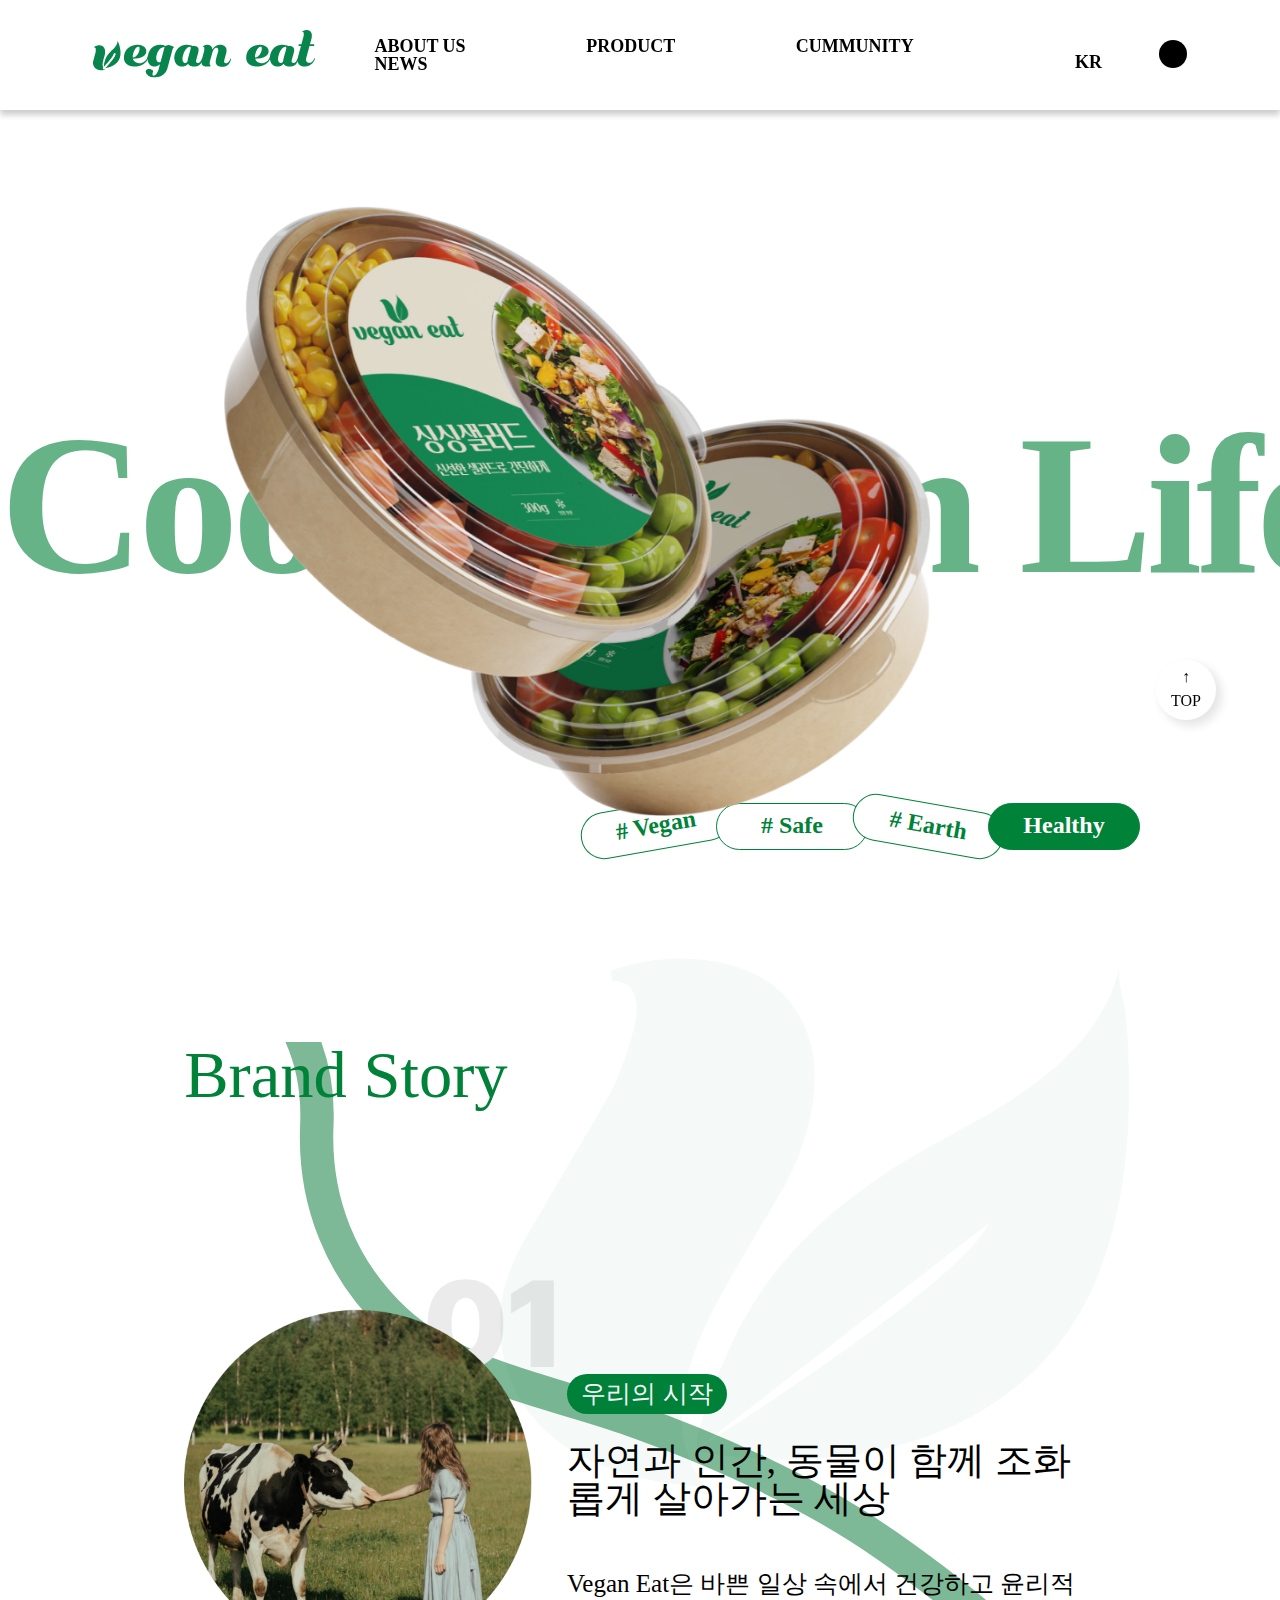
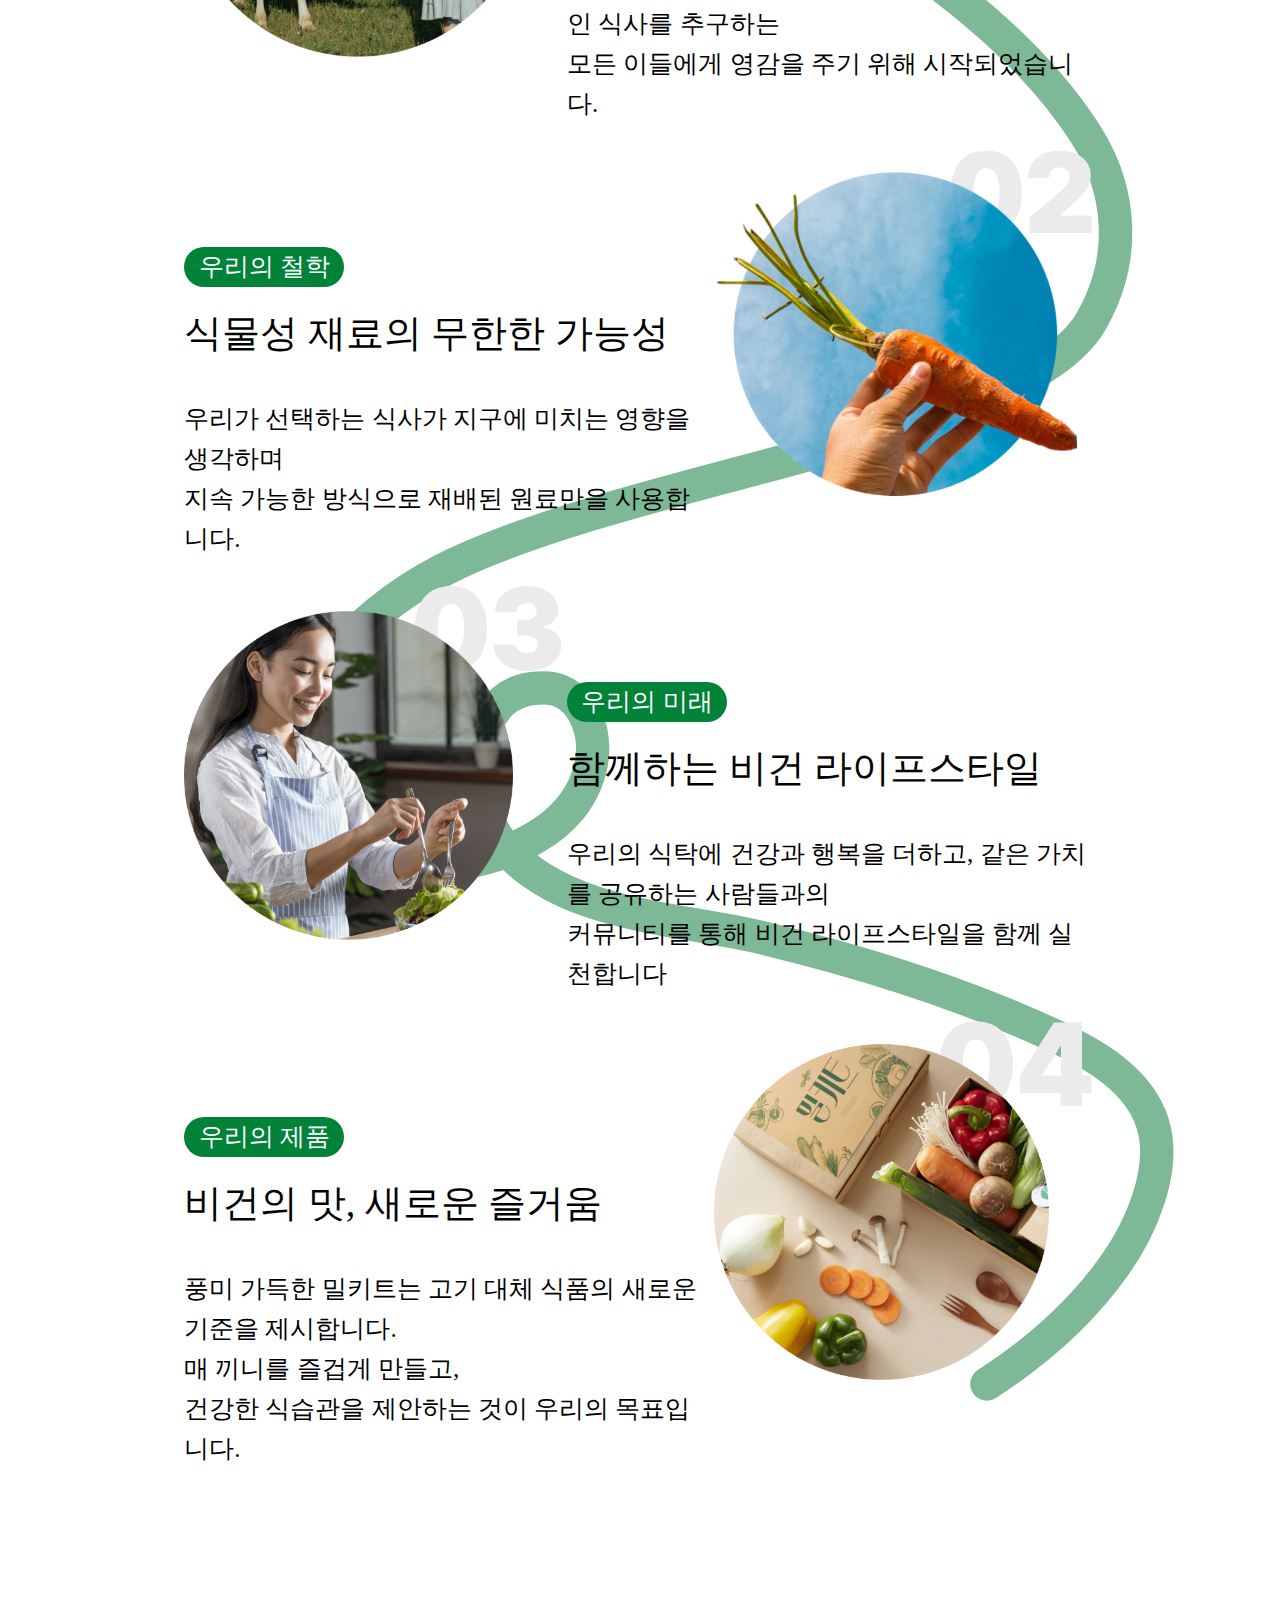
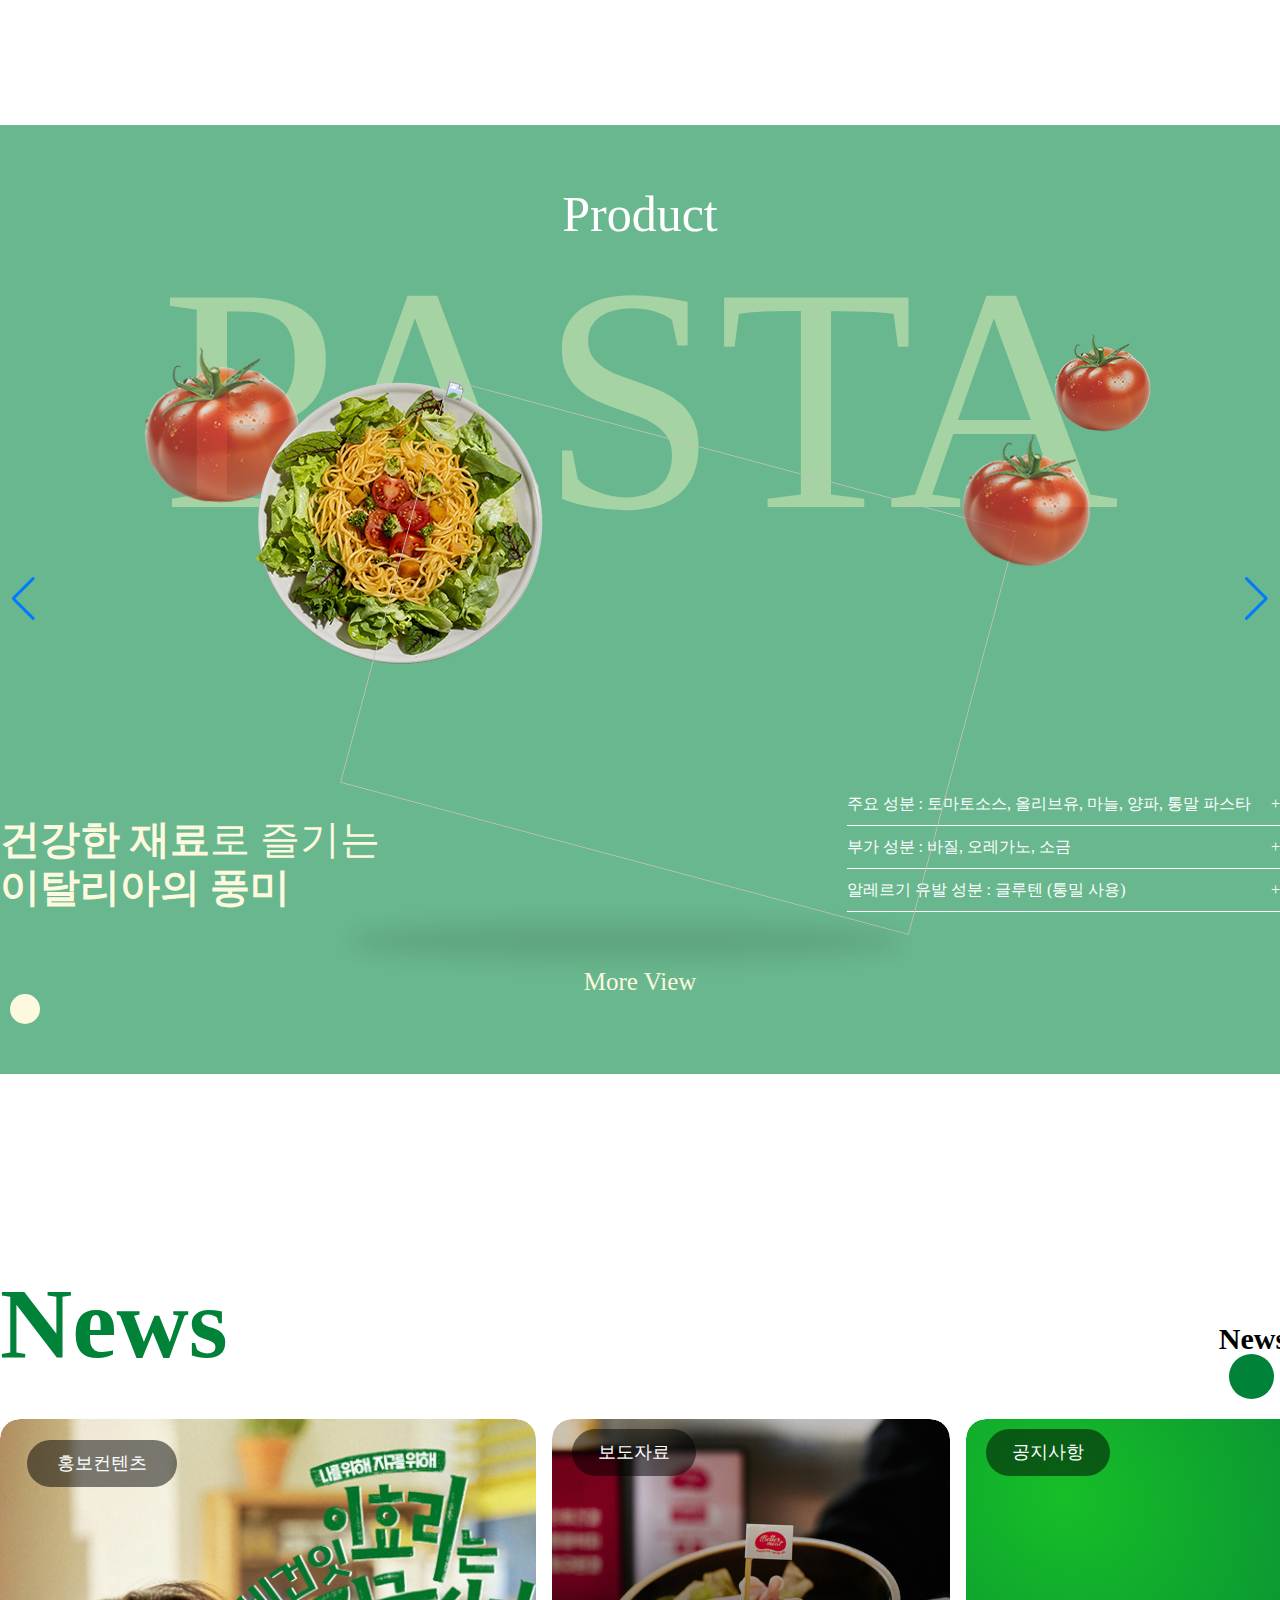
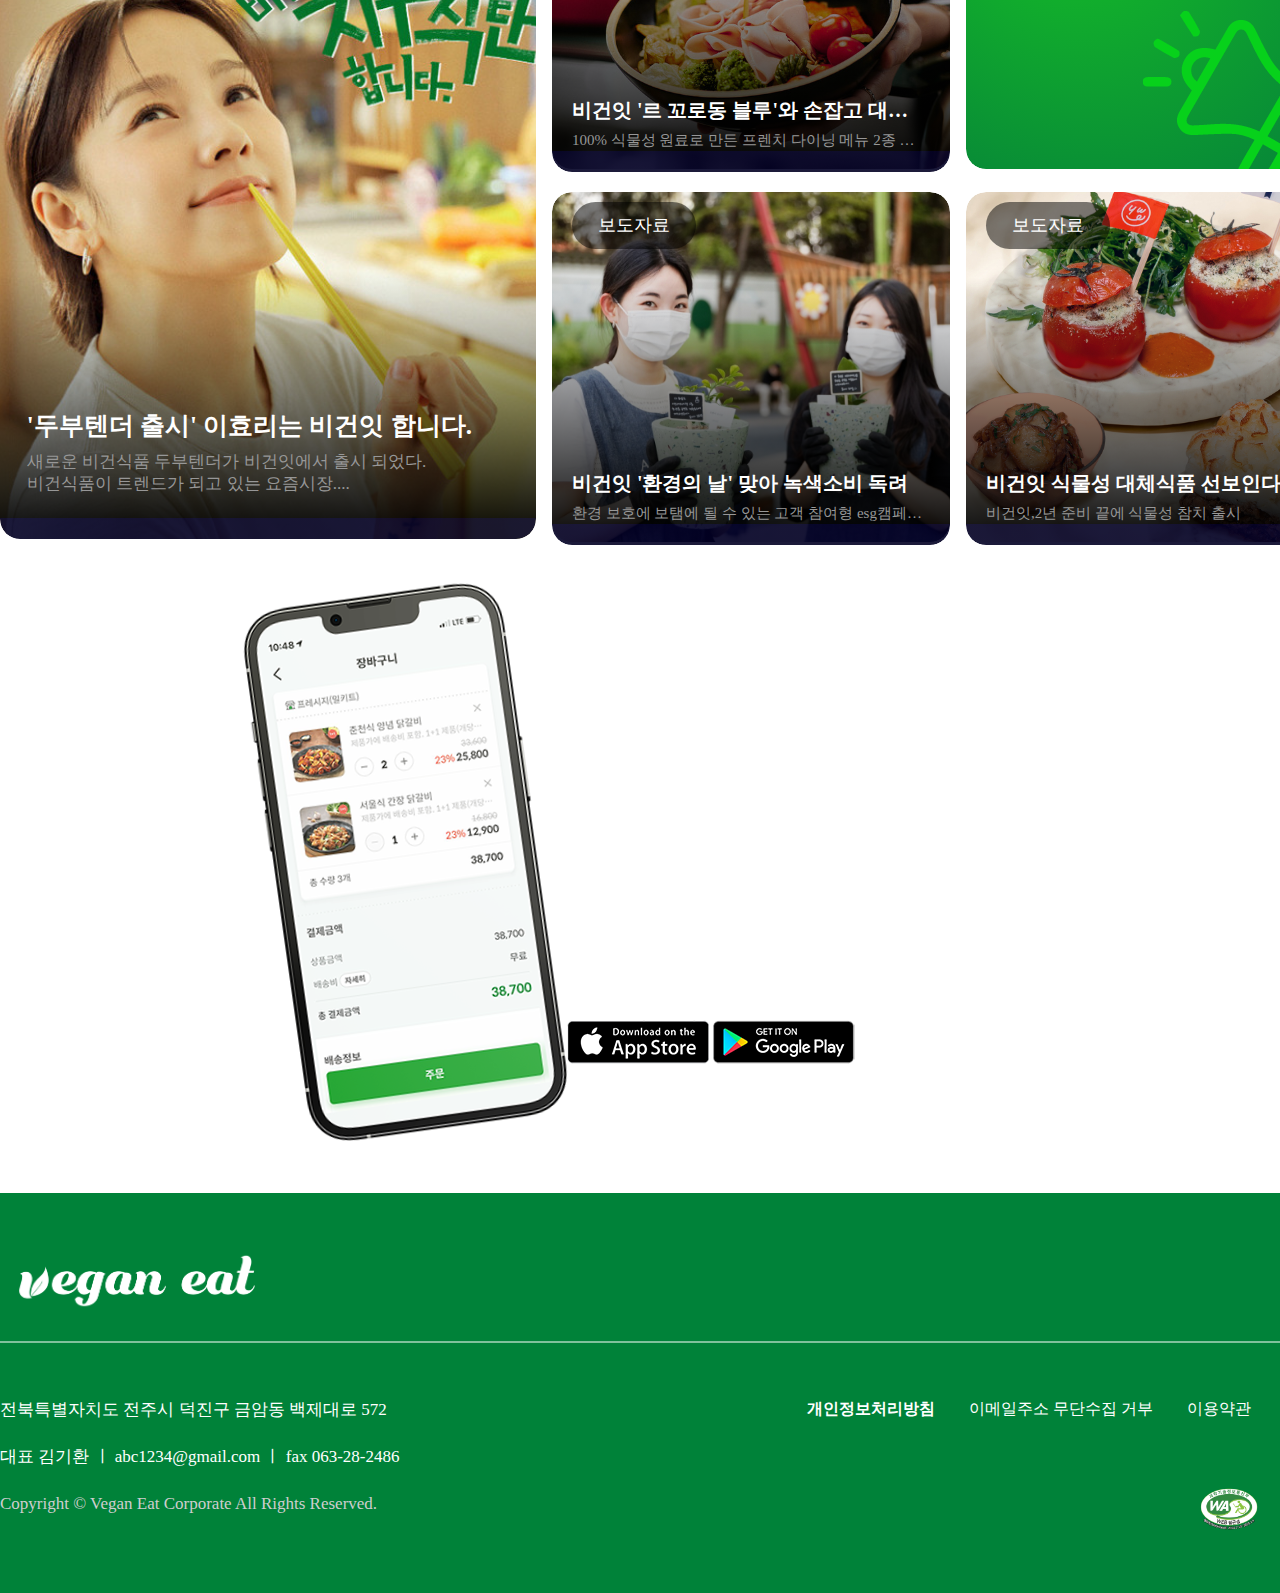
==== commit 427e1bb0: "gnb수정" ====
--- a/index.html
+++ b/index.html
@@ -12,6 +12,7 @@
     <!--css  연결-->
     <link rel="stylesheet" href="css/reset.css">
     <link rel="stylesheet" href="css/style.css">
+    <link rel="stylesheet" href="css/style 01.css">
 
     <!--swiper 연결-->
     <link rel="stylesheet" href="https://cdn.jsdelivr.net/npm/swiper@11/swiper-bundle.min.css"/>
@@ -25,7 +26,7 @@
     <header>
         <div class="inner">
             <div id="logo">
-                <h1><a href="https://gkrltlfgehgksek.github.io/teamporject/"><img src="image/logo.png" alt="비건잇로고"></a></h1>
+                <h1><a href=""></a><img src="image/logo.png" alt="비건잇로고"></a></h1>
             </div><!--end logo-->
             <div id="menu">
                 <ul>
@@ -68,7 +69,7 @@
                     <ul>
                         <li><a href="#">KR<i class="xi-caret-down-min"></i></a><!--[추가] 닫는 a태그 수정-->
                             <div class="sub"><a href="#">EN</a></div>
-                            <div class="sub"><a href="#">JP</a></div>
+                            <div class="sub"><a href="#">f</a></div>
                         </li>
                         <li class="buger"><a href="#"><i class="xi-bars"></i></a></li>
                     </ul>
@@ -96,7 +97,7 @@
                 </ul>
             </div><!--end slogan-->
             <div id="s_t">
-                
+
             </div><!--end s_t-->
         </section><!--end main_view-->
         <div id="brand_story">
@@ -125,9 +126,6 @@
                             <h2>자연과 인간, 동물이 함께 조화롭게 살아가는 세상</h2>
                             <p>Vegan Eat은 바쁜 일상 속에서 건강하고 윤리적인 식사를 추구하는<br/>
                                 모든 이들에게 영감을 주기 위해 시작되었습니다.</p>
-                            <span>Vegan Eat은 바쁜 일상 속에서 건강하고 <br/>
-                                윤리적인 식사를 추구하는<br/>
-                                모든 이들에게 영감을 주기 위해 시작되었습니다.</span>
                             </div>
                         </section>
                     </li>
@@ -139,8 +137,6 @@
                             <h2>식물성 재료의 무한한 가능성</h2>
                             <p>우리가 선택하는 식사가 지구에 미치는 영향을 생각하며<br/>
                                 지속 가능한 방식으로 재배된 원료만을 사용합니다.</p>
-                            <span>우리가 선택하는 식사가 지구에 미치는 영향을 생각하며<br/>
-                                지속 가능한 방식으로 재배된 원료만을 사용합니다.</span>
                             </div>
                         </section>
                     </li>
@@ -151,10 +147,7 @@
                             <p class="bt">우리의 미래</p>
                             <h2>함께하는 비건 라이프스타일</h2>
                             <p>우리의 식탁에 건강과 행복을 더하고, 같은 가치를 공유하는 사람들과의<br/>
-                                커뮤니티를 통해 비건 라이프스타일을 함께 실천합니다.</p>
-                            <span>우리의 식탁에 건강과 행복을 더하고,<br/>
-                                같은 가치를 공유하는 사람들과의<br/>
-                                커뮤니티를 통해 비건 라이프스타일을 함께 실천합니다.</span>
+                                커뮤니티를 통해 비건 라이프스타일을 함께 실천합니다</p>
                             </div>
                         </section>
                     </li>
@@ -164,15 +157,10 @@
                             <div class="text">
                             <p class="bt">우리의 제품</p>
                             <h2>비건의 맛, 새로운 즐거움</h2>
-                            <p>풍미 가득한 밀키트는 고기 대체 식품의 새로운 기준을 제시합니다.<br/>
+                            <p class="end">풍미 가득한 밀키트는 고기 대체 식품의 새로운 기준을 제시합니다.<br/>
                                 매 끼니를 즐겁게 만들고,<br/>
                                 건강한 식습관을 제안하는 것이 우리의 목표입니다.</p>
-                            <span>풍미 가득한 밀키트는<br/>
-                                고기 대체 식품의 새로운 기준을 제시합니다.<br/>
-                                매 끼니를 즐겁게 만들고,<br/>
-                                건강한 식습관을 제안하는 것이 우리의 목표입니다.
-                            </span>
-                            </div>
+                            </div><!--클래스 end 추가함-->
                         </section>
                     </li>
                 </ol><!--end b_start-->
--- a/css/style 01.css
+++ b/css/style 01.css
@@ -0,0 +1,494 @@
+body {
+  font-family: "Pretendard";
+}
+
+.clearfix::after {
+  content: "";
+  display: block;
+  clear: both;
+}
+
+a {
+  text-decoration: none;
+}
+
+#product_slider {
+  margin-bottom: 15%;
+  position: relative;
+  overflow: hidden;
+}
+#product_slider .swiper-wrapper {
+  display: flex;
+}
+#product_slider .product01 {
+  background: #69B78E;
+}
+#product_slider .product02 {
+  background: #B7698E;
+}
+#product_slider .product03 {
+  background: #B78E69;
+}
+#product_slider .swiper-slide {
+  flex-shrink: 0;
+}
+#product_slider .inner {
+  margin: 0 auto;
+  padding-bottom: 50px;
+  max-width: 1400px;
+  position: relative;
+}
+#product_slider .product_title {
+  text-align: center;
+  font-family: "Pretendard-Black";
+  font-size: 50px;
+  padding-top: 5%;
+}
+#product_slider .product01 .product_title {
+  color: #FFF;
+}
+#product_slider .product02 .product_title {
+  color: #FFF;
+}
+#product_slider .product03 .product_title {
+  color: #FFF;
+}
+#product_slider .product_box {
+  width: 100%;
+}
+#product_slider .product_box .item_title {
+  font-size: 320px;
+  color: #e1f0b9;
+  text-align: center;
+  z-index: 20;
+  opacity: 0.5;
+  font-family: "Pretendard-Black";
+}
+#product_slider .product_box .main_product img {
+  width: 589px;
+  height: 418px;
+  transform: rotate(15deg);
+  position: absolute;
+  top: 34%;
+  left: 30%;
+  z-index: 21;
+}
+#product_slider .product_box .main_product::after {
+  content: "";
+  display: block;
+  width: 550px;
+  height: 38px;
+  background: rgba(10, 10, 10, 0.1);
+  border-radius: 85%;
+  position: absolute;
+  bottom: 12%;
+  left: 50%;
+  margin-left: -290px;
+  filter: blur(10px);
+}
+#product_slider .product_bg .tomato {
+  z-index: 10;
+  opacity: 0.7;
+}
+#product_slider .product_bg .f {
+  top: 20%;
+  left: 8%;
+  position: absolute;
+  transform: rotate(-4deg);
+}
+#product_slider .product_bg .s {
+  top: 30%;
+  right: 12%;
+  position: absolute;
+  transform: rotate(15deg);
+  z-index: 21;
+}
+#product_slider .product_bg .t {
+  top: 20%;
+  right: 8%;
+  position: absolute;
+}
+#product_slider .product_bg .pasta {
+  width: 287px;
+  height: 285px;
+  position: absolute;
+  bottom: 43%;
+  left: 20%;
+  z-index: 20;
+}
+#product_slider .product_sogae {
+  position: absolute;
+  color: #FDF9DE;
+  bottom: 17%;
+  left: 0;
+}
+#product_slider .product_sogae p {
+  font-size: 40px;
+  font-weight: bold;
+  line-height: 1.2;
+}
+#product_slider .product_sogae em {
+  font-weight: normal;
+}
+#product_slider .info {
+  position: absolute;
+  right: 0;
+  bottom: 17%;
+}
+#product_slider .info li {
+  padding: 3% 0;
+  border-bottom: 1px solid white;
+  color: white;
+}
+#product_slider .info li a {
+  color: white;
+  margin-left: 0%;
+  float: right;
+  margin-left: 20px;
+}
+#product_slider .info li a:hover {
+  color: #008239;
+}
+#product_slider .news_btn {
+  margin-top: 32%;
+  font-family: "Pretendard";
+  text-align: center;
+}
+#product_slider .news_btn span {
+  font-size: 25px;
+  color: #FDF9DE;
+}
+#product_slider .news_btn p {
+  font-size: 12px;
+  width: 30px;
+  height: 30px;
+  background: #FDF9DE;
+  border-radius: 50%;
+  color: #69B78E;
+  text-align: center;
+  line-height: 30px;
+  margin-left: 10px;
+  box-sizing: border-box;
+  font-weight: bold;
+}
+#product_slider .pager {
+  position: absolute;
+  bottom: 50%;
+  left: 50%;
+  width: auto;
+  height: auto;
+  z-index: 300;
+  font-family: "Pretendard-Black";
+  color: #fff;
+  transform: translate(700px, 50%);
+  font-size: 0;
+  width: 40px;
+  text-align: center;
+}
+#product_slider .pager span {
+  font-size: 40px;
+  display: block;
+}
+#product_slider .pager .swiper-pagination-current {
+  border-bottom: 3px solid #fff;
+}
+#product_slider .pager .swiper-pagination-total {
+  color: #fff;
+}
+
+#news {
+  width: 100%;
+  height: 800px;
+  margin-bottom: 20%;
+  margin-top: 200px;
+}
+#news .inner {
+  width: 1364px;
+  margin: 0 auto;
+}
+#news .inner .news_title {
+  margin-bottom: 20px;
+}
+#news .inner h1 {
+  font-size: 100px;
+  font-weight: 600;
+  font-family: "Pretendard";
+  color: #008239;
+  float: left;
+}
+#news .inner .news_btn {
+  font-weight: 600;
+  float: right;
+  margin-top: 50px;
+  font-family: "Pretendard";
+}
+#news .inner .news_btn span {
+  font-size: 30px;
+  color: #000;
+}
+#news .inner .news_btn p {
+  font-size: 20px;
+  width: 45px;
+  height: 45px;
+  background: #008239;
+  border-radius: 50%;
+  color: #fff;
+  text-align: center;
+  line-height: 45px;
+  margin-left: 10px;
+  box-sizing: border-box;
+}
+#news .inner .news_box {
+  /*.hyoree_box::after{content:""; width:100%; height:268px;
+      position:absolute; bottom:0; left:0; border-radius:0 0 20px 20px;
+      opacity:0.9;
+      background:linear-gradient(
+          rgba(255, 255, 255, 0) 0%,
+          rgba(0, 0, 0, 1) 92%,
+          rgba(2, 0, 36, 1) 90%
+      );
+  }*/
+}
+#news .inner .news_box li {
+  float: left;
+  position: relative;
+  border-radius: 20px;
+}
+#news .inner .news_box li img {
+  border-radius: 20px;
+  transition: all 0.2s ease-in-out;
+}
+#news .inner .news_box li:hover img {
+  transform: scale(1.05);
+}
+#news .inner .news_box li:after {
+  cursor: pointer;
+  content: "";
+  width: 100%;
+  height: 268px;
+  position: absolute;
+  bottom: 0;
+  left: 0;
+  border-radius: 0 0 20px 20px;
+  opacity: 0.9;
+  background: linear-gradient(rgba(255, 255, 255, 0) 0%, rgb(0, 0, 0) 92%, rgb(2, 0, 36) 90%);
+}
+#news .inner .news_box .notice::after {
+  display: none;
+}
+#news .inner .news_box span {
+  position: absolute;
+  top: 3%;
+  left: 5%;
+  color: #fff;
+  z-index: 8;
+  width: 124px;
+  height: 47px;
+  background: rgba(0, 0, 0, 0.5);
+  border-radius: 50px;
+  font-size: 18px;
+  text-align: center;
+  line-height: 47px;
+  box-sizing: border-box;
+  font-family: "Noto Sans KR";
+  font-weight: 500;
+}
+#news .inner .news_box dl {
+  position: absolute;
+  z-index: 90;
+  bottom: 6%;
+  left: 5%;
+}
+#news .inner .news_box dl dt {
+  color: #fff;
+  font-size: 20px;
+  font-weight: bold;
+  font-family: "Noto Sans KR";
+  width: 340px;
+  white-space: nowrap;
+  overflow: hidden;
+  text-overflow: ellipsis;
+}
+#news .inner .news_box dl dd {
+  color: #979797;
+  font-size: 15px;
+  font-family: "Noto Sans KR";
+  margin-top: 3%;
+  line-height: 1.3;
+  font-weight: 500;
+  width: 350px;
+  white-space: nowrap;
+  overflow: hidden;
+  text-overflow: ellipsis;
+}
+#news .inner .news_box .hyoree_box {
+  margin-right: 16px;
+  position: relative;
+  overflow: hidden;
+  height: 720px;
+}
+#news .inner .news_box .hyoree_box img {
+  transition: all 0.2s ease-in-out;
+}
+#news .inner .news_box .hyoree_box span {
+  width: 150px;
+}
+#news .inner .news_box .hyoree_box dt {
+  font-size: 25px;
+  width: 100%;
+}
+#news .inner .news_box .hyoree_box dd {
+  font-size: 17px;
+  width: 100%;
+}
+#news .inner .news_box .hyoree_box:hover img {
+  transform: scale(1.05);
+}
+#news .inner .news_box .second_box, #news .inner .news_box .notice, #news .inner .news_box .last_box, #news .inner .news_box .ok_box {
+  overflow: hidden;
+}
+#news .inner .news_box .second_box,
+#news .inner .news_box .notice {
+  margin-bottom: 20px;
+}
+#news .inner .news_box .notice,
+#news .inner .news_box .last_box {
+  margin-left: 16px;
+}
+
+.top {
+  position: fixed;
+  right: 5%;
+  bottom: 20%;
+  z-index: 999;
+  background: white;
+  width: 60px;
+  height: 60px;
+  border-radius: 50%;
+  box-shadow: 5px 5px 10px 1px rgba(0, 0, 0, 0.1);
+  line-height: 60px;
+  transition: all 0.2s ease-in-out;
+}
+.top .top_btn {
+  text-align: center;
+  font-size: 1em;
+  line-height: 1.5;
+  margin-top: 5px;
+}
+.top .top_btn a {
+  text-decoration: none;
+  color: black;
+}
+
+#mobile {
+  position: relative;
+  width: 100%;
+  height: 463px;
+  background: url(../image/mobile_bg01.jpg) center 50% no-repeat;
+  background-size: cover;
+  border-radius: 150px 150px 0 0;
+}
+#mobile .img {
+  background: url(../image/mobile_img.png) no-repeat;
+  width: 300px;
+  height: 561px;
+  position: absolute;
+  bottom: 10%;
+  left: 20%;
+  transform: rotate(-8deg);
+}
+#mobile .inner {
+  width: 1364px;
+  margin: 0 auto;
+}
+#mobile .inner h1 {
+  color: white;
+  font-size: 30px;
+  float: right;
+  font-weight: bold;
+  font-family: "Noto Sans KR";
+  margin-top: 96px;
+}
+#mobile .inner p {
+  color: white;
+  font-size: 23px;
+  clear: both;
+  line-height: 1.5;
+  float: right;
+  margin-right: 17.5%;
+  margin-top: 4%;
+  font-family: "Noto Sans KR";
+}
+#mobile .app_box {
+  clear: both;
+  float: right;
+  margin-right: 37%;
+  margin-top: 3%;
+}
+#mobile li {
+  display: inline-block;
+}
+
+footer {
+  width: 100%;
+  height: 400px;
+  background: #008239;
+}
+footer .inner {
+  margin: 0 auto;
+  width: 1364px;
+  height: 400px;
+}
+footer .inner h1 {
+  padding-top: 60px;
+}
+footer .inner h1 img {
+  width: 274px;
+  height: 58px;
+}
+footer .inner hr {
+  margin-left: -10%;
+  border: 1px solid white;
+  width: 120%;
+  opacity: 0.5;
+  margin-top: 2%;
+}
+footer .inner #footer_info {
+  float: left;
+  margin-top: 50px;
+  width: 536px;
+  height: auto;
+}
+footer .inner #footer_info li {
+  color: white;
+  padding-bottom: 30px;
+  font-size: 17px;
+}
+footer .inner #footer_info li:last-child {
+  color: #CECECE;
+}
+footer .inner #footer_gnb {
+  float: right;
+  margin-top: 50px;
+}
+footer .inner #footer_gnb li {
+  display: inline-block;
+  margin: 0 15px;
+}
+footer .inner #footer_gnb li a {
+  color: white;
+  text-decoration: none;
+}
+footer .inner #footer_gnb li:first-child {
+  font-weight: bold;
+}
+footer .inner #footer_gnb .footer_sns {
+  margin-top: 70px;
+  float: right;
+}
+footer .inner #footer_gnb .footer_sns li {
+  float: left;
+}
+footer .inner #footer_gnb .footer_sns li img {
+  width: 60px;
+}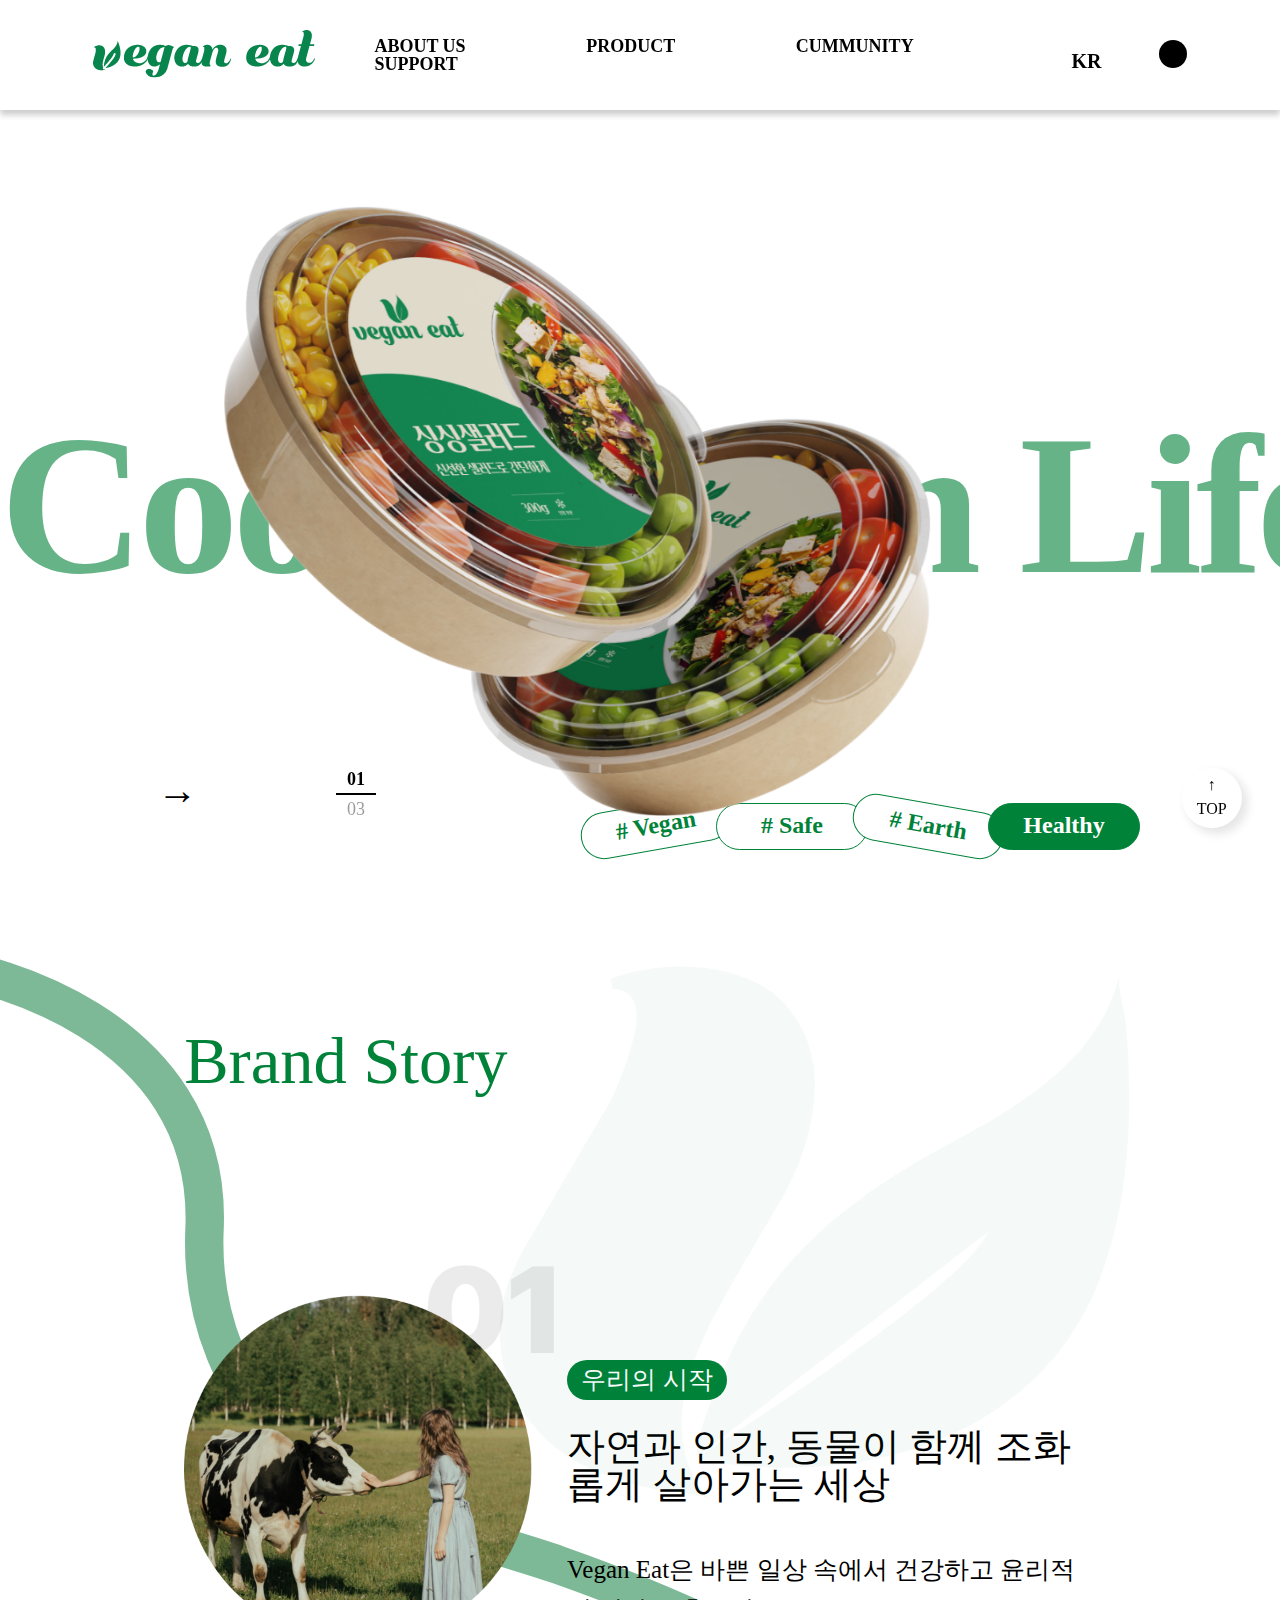
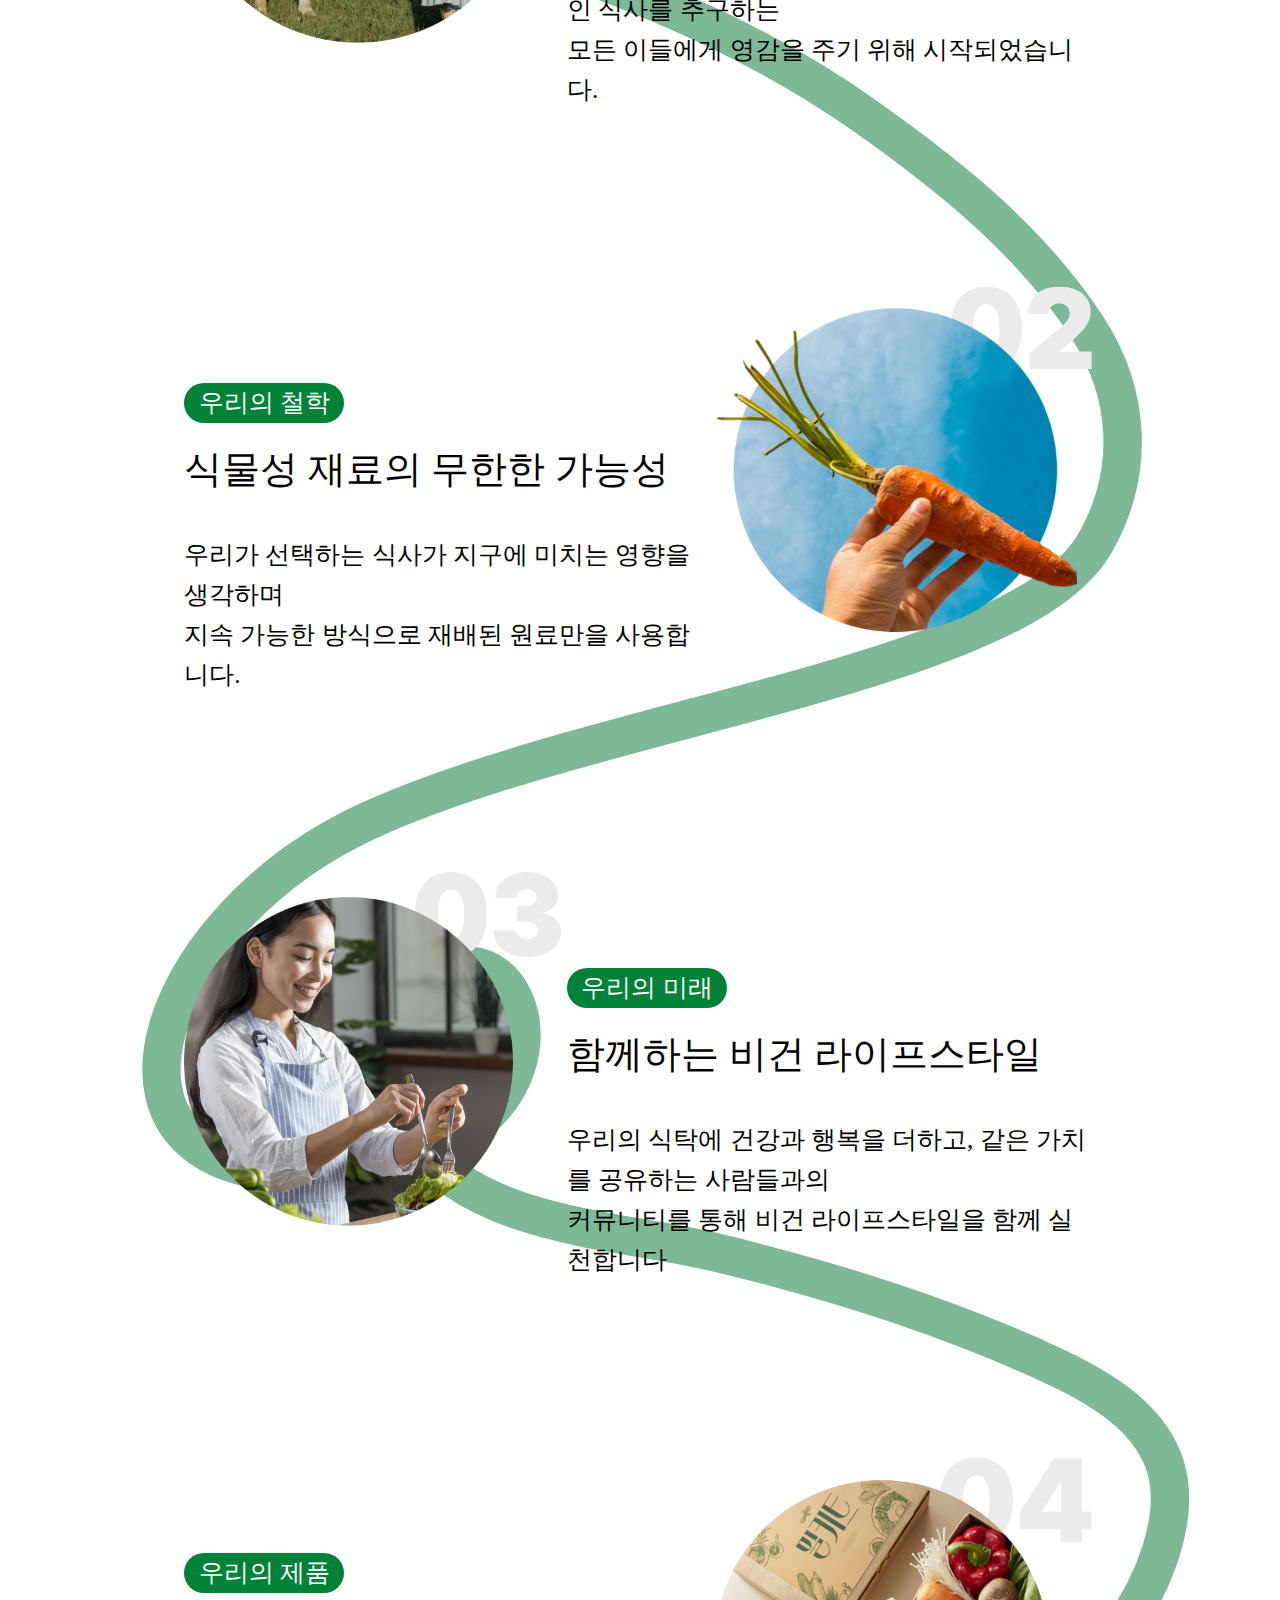
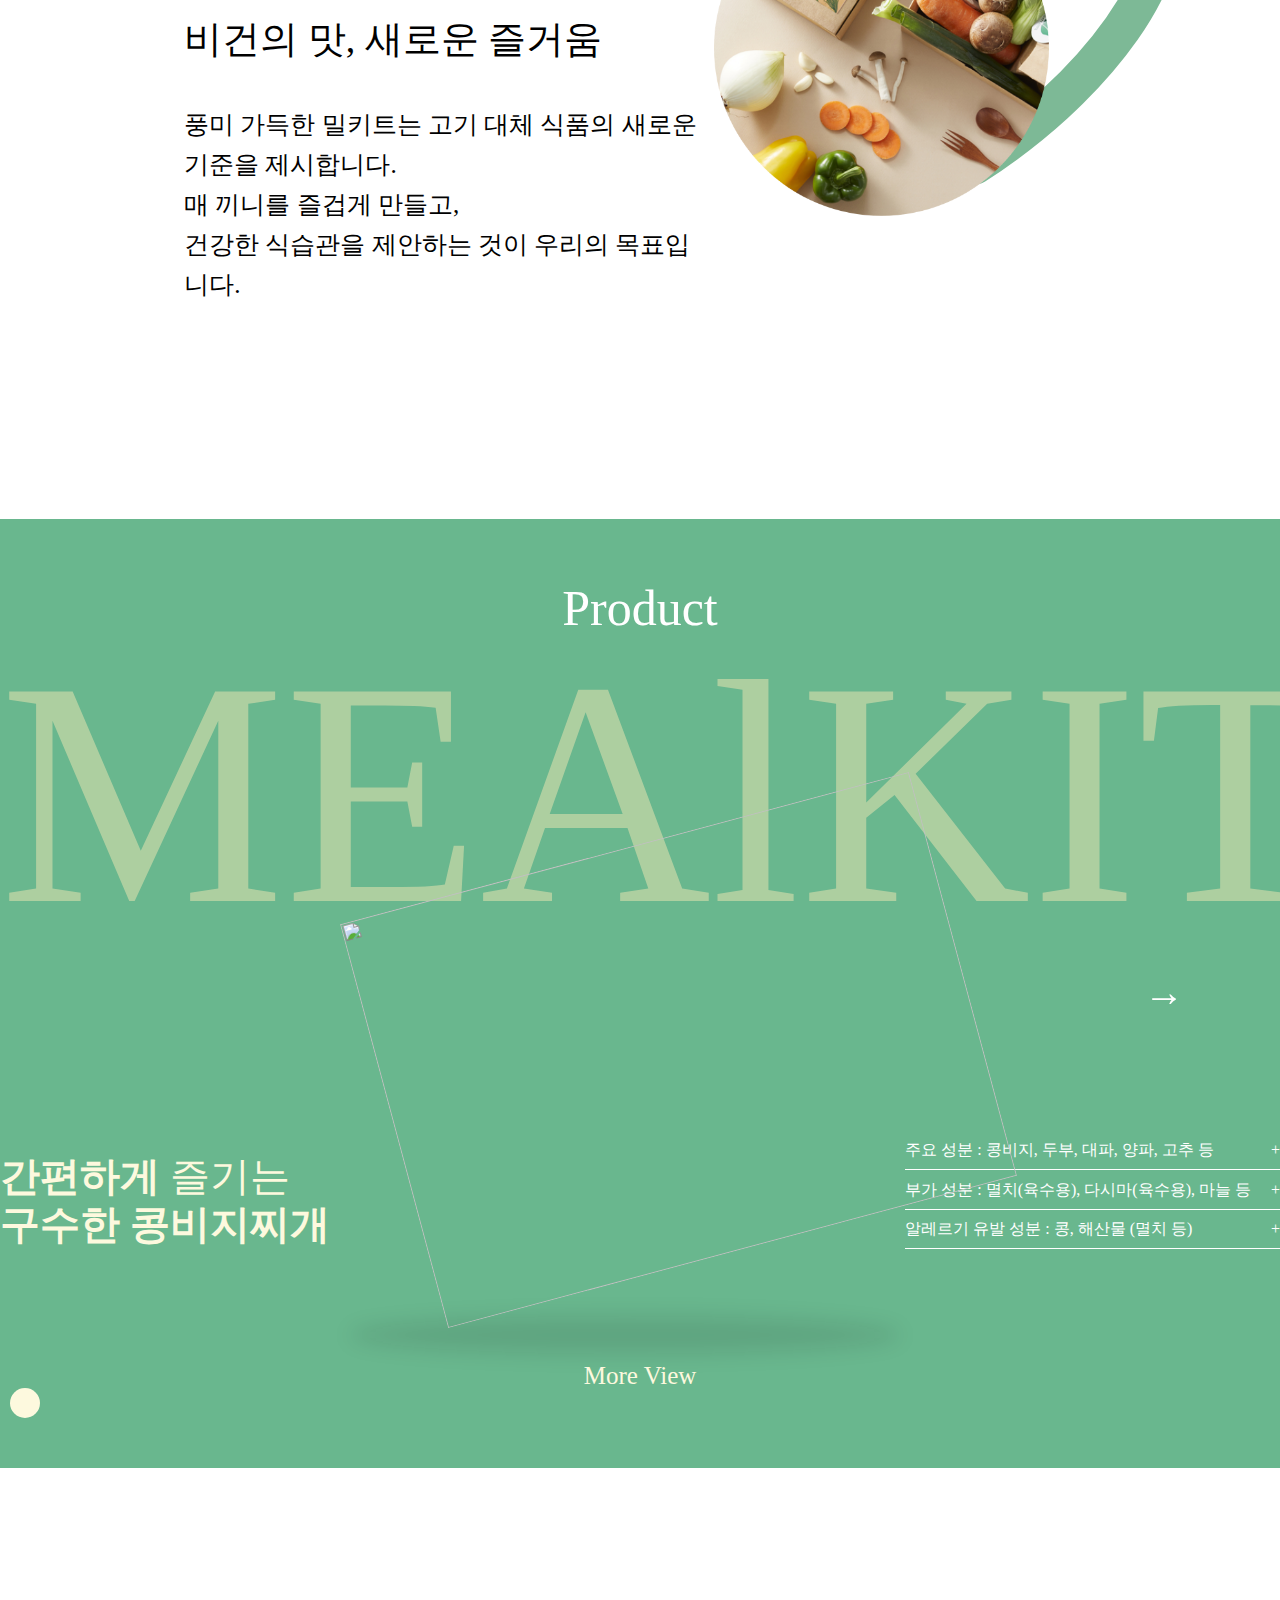
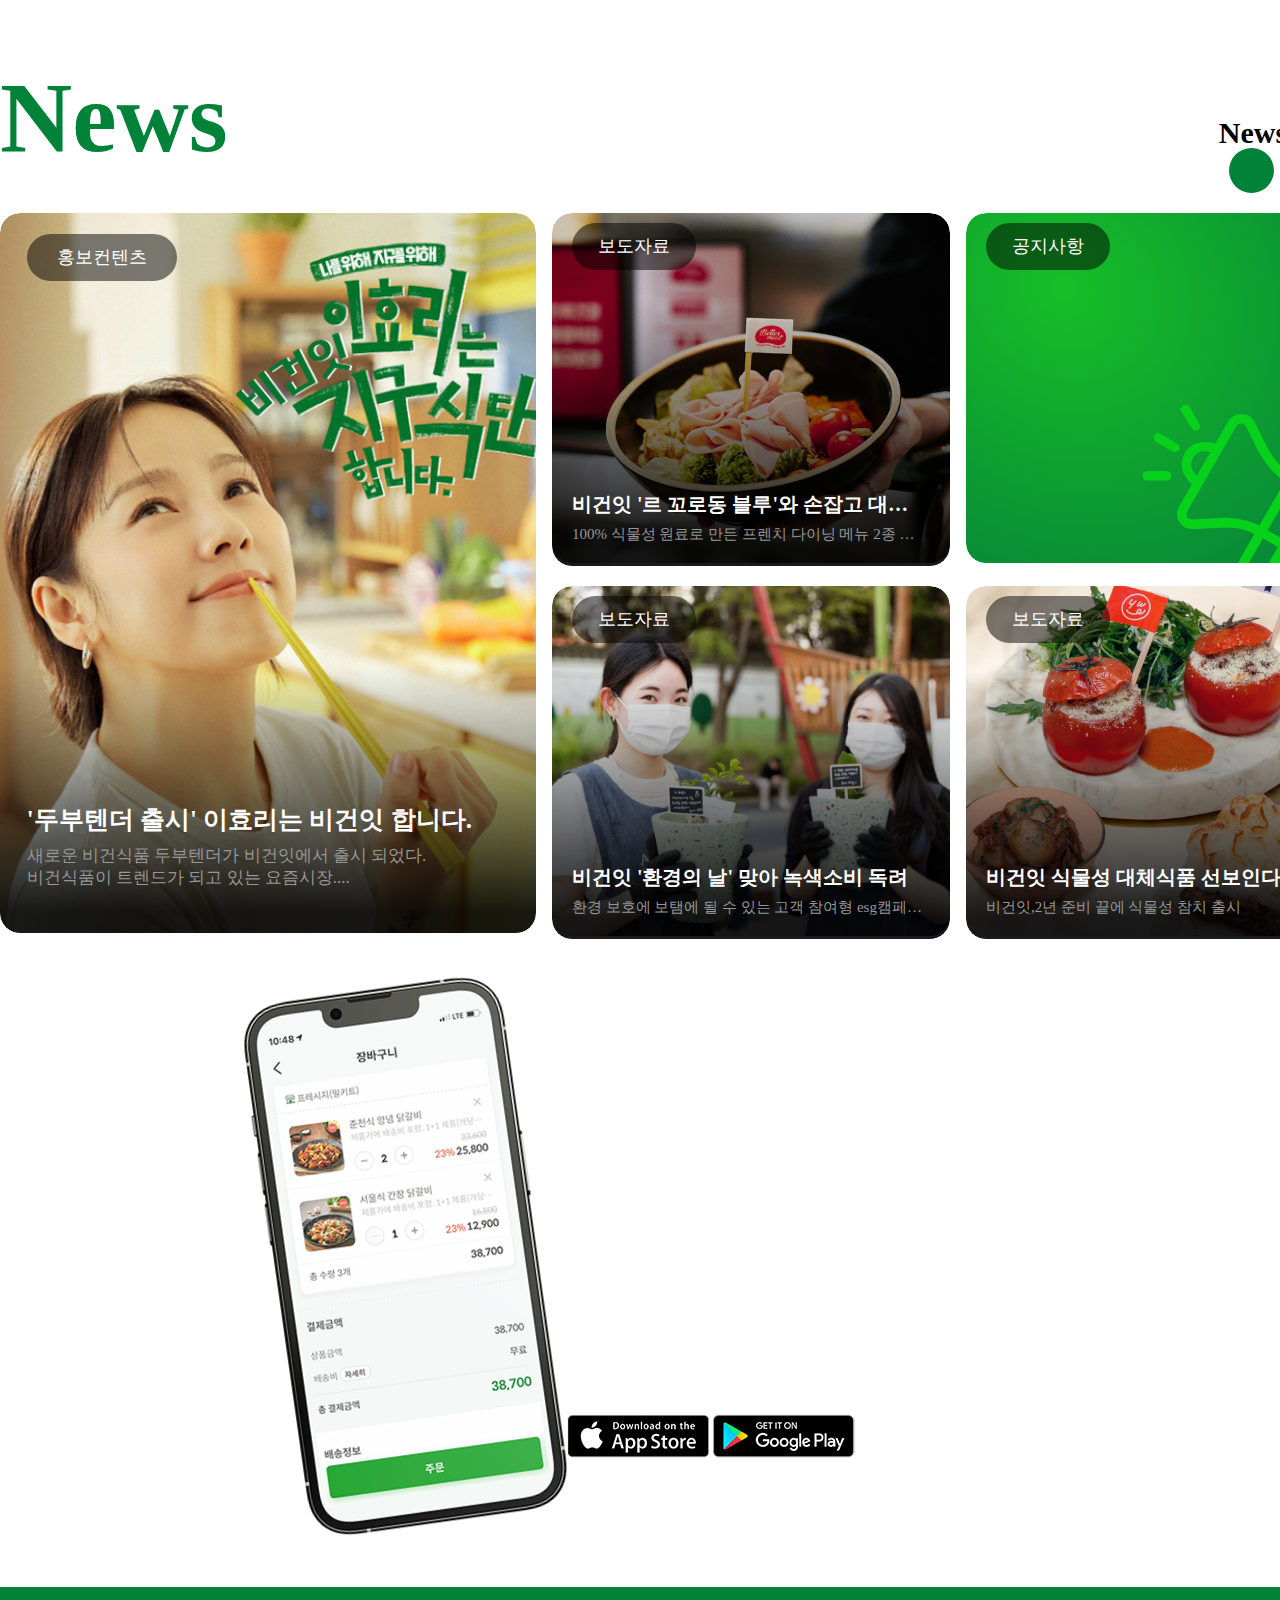
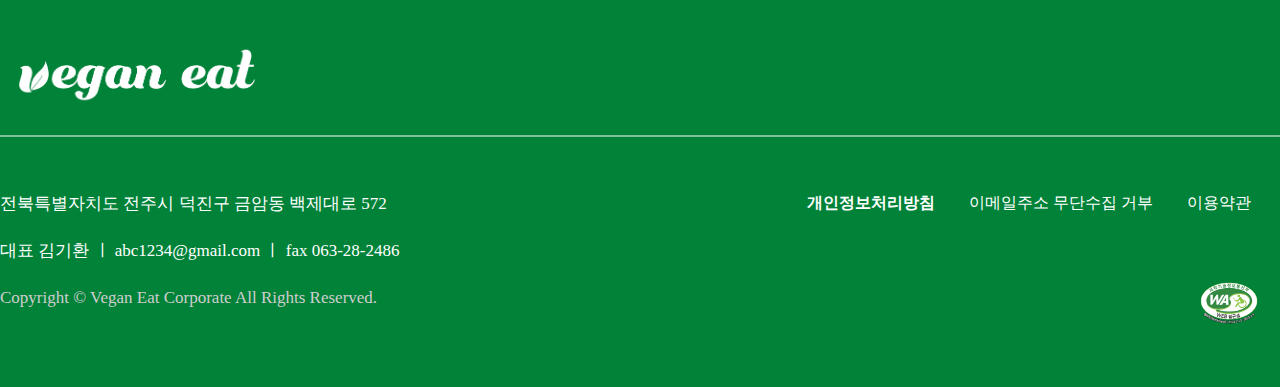
==== commit 687a99c9: "Add files via upload" ====
--- a/index.html
+++ b/index.html
@@ -4,6 +4,7 @@
     <meta charset="UTF-8">
     <meta name="viewport" content="width=device-width, initial-scale=1.0">
     <title>veganeat(비건잇)</title>
+
 
     <!--외부 링크연결 -->
     <link rel="stylesheet" href="http://cdn.jsdelivr.net/npm/xeicon@2.3.3/xeicon.min.css">
@@ -21,6 +22,7 @@
     <script src="js/SmoothScroll.js"></script>
     <!--script 연결-->
     <script src="js/script.js"></script>
+
 </head>
 <body>
     <header>
@@ -30,50 +32,30 @@
             </div><!--end logo-->
             <div id="menu">
                 <ul>
-                    <li class="m_t"><a href="#">ABOUT US</a>
-                        <div class="sub">
-                            <ul>
-                                <li><a href="#">비건잇 소개</a></li>
-                                <li><a href="#">브랜드 스토리</a></li>
-                            </ul>
-                        </div>
-                    </li>
-                    <li class="m_t"><a href="#">PRODUCT</a>
-                        <div class="sub">
-                            <ul>
-                                <li><a href="#">밀키트</a></li>
-                                <li><a href="#">샐러드</a></li>
-                                <li><a href="#">비건제품</a></li>
-                            </ul>
-                        </div>
-                    </li>
-                    <li class="m_t"><a href="#">CUMMUNITY</a>
-                        <div class="sub">
-                            <ul>
-                                <li><a href="#">고객의 소리</a></li>
-                                <li><a href="#">브랜드 스토리</a></li>
-                            </ul>
-                        </div>
-                    </li>
-                    <li class="m_t"><a href="#">NEWS</a>
-                        <div class="sub">
-                            <ul>
-                                <li><a href="#">보도자료</a></li>
-                                <li><a href="#">공지사항</a></li>
-                            </ul>
-                        </div>
-                    </li>
+                    <li><a href="#">ABOUT US</a></li>
+                    <li><a href="#">PRODUCT</a></li>
+                    <li><a href="#">CUMMUNITY</a></li>
+                    <li><a href="#">SUPPORT</a></li>
                 </ul>
-            </div><!--END menu-->
+            </div><!--END GNB-->
             <div id="util">
                     <ul>
                         <li><a href="#">KR<i class="xi-caret-down-min"></i></a><!--[추가] 닫는 a태그 수정-->
                             <div class="sub"><a href="#">EN</a></div>
-                            <div class="sub"><a href="#">f</a></div>
                         </li>
-                        <li class="buger"><a href="#"><i class="xi-bars"></i></a></li>
+                        <li class="buger">
+                           
+                            <a href="#" id="burgerIcon"><i class="xi-bars"></i></a>
+
+
+                            <a href="#" id="closeIcon" style="display:none;">
+                                <i class="xi-close"></i></a>
+                        </li>
                     </ul>
             </div><!--end util-->
+            <div id="fullMenu" class="hidden"> 
+                
+              </div>   
         </div><!--end inner-->
     </header>
     <main>
@@ -83,11 +65,18 @@
             </div><!--end main_text-->
             <div id="main_image" class="swiper">
                 <ul class="swiper-wrapper">
-                    <li class="swiper-slide"><img src="image/main_sj01.png" alt="싱싱샐러드"></li>
-                    <li class="swiper-slide"><img src="image/product_mandu.png" alt="비건만두"></li>
-                    <li class="swiper-slide"><img src="image/product_rice.png" alt="비건볶음밥"></li>
+                    <li class="swiper-slide sal"><img src="image/main_sj01.png" alt="싱싱샐러드"></li>
+                    <li class="swiper-slide ham"><img src="image/main_ham.png" alt="햄버거"></li>
+                    <li class="swiper-slide pas"><img src="image/main_pasta.png" alt="비건볶음밥"></li>
                 </ul>
+
+                <div class="pager"></div>
+                <div class="swiper-button-prev main_prev">←</div>
+                <div class="swiper-button-next main_next">→</div>
+        
+                
             </div><!--end main_image-->
+           
             <div id="slogan">
                 <ul>
                     <li class="s1"><a href="#"># Vegan</a></li>
@@ -122,10 +111,10 @@
                         <section class="item clearfix">
                             <p class="img"><img src="image/bs_img01.png" alt="우리의 시작 이미지"></p>
                             <div class="text">
-                            <p class="bt">우리의 시작</p>
-                            <h2>자연과 인간, 동물이 함께 조화롭게 살아가는 세상</h2>
-                            <p>Vegan Eat은 바쁜 일상 속에서 건강하고 윤리적인 식사를 추구하는<br/>
-                                모든 이들에게 영감을 주기 위해 시작되었습니다.</p>
+                                <p class="bt">우리의 시작</p>
+                                <h2>자연과 인간, 동물이 함께 조화롭게 살아가는 세상</h2>
+                                <p>Vegan Eat은 바쁜 일상 속에서 건강하고 윤리적인 식사를 추구하는<br/>
+                                    모든 이들에게 영감을 주기 위해 시작되었습니다.</p>
                             </div>
                         </section>
                     </li>
@@ -133,10 +122,10 @@
                         <section class="item clearfix">
                             <p class="img"><img src="image/bs_img02.png" alt="우리의 철학 이미지"></p>
                             <div class="text">
-                            <p class="bt">우리의 철학</p>
-                            <h2>식물성 재료의 무한한 가능성</h2>
-                            <p>우리가 선택하는 식사가 지구에 미치는 영향을 생각하며<br/>
-                                지속 가능한 방식으로 재배된 원료만을 사용합니다.</p>
+                                <p class="bt">우리의 철학</p>
+                                <h2>식물성 재료의 무한한 가능성</h2>
+                                <p>우리가 선택하는 식사가 지구에 미치는 영향을 생각하며<br/>
+                                    지속 가능한 방식으로 재배된 원료만을 사용합니다.</p>
                             </div>
                         </section>
                     </li>
@@ -144,10 +133,10 @@
                         <section class="item clearfix">
                             <p class="img"><img src="image/bs_img03.png" alt="우리의 미래 이미지"></p>
                             <div class="text">
-                            <p class="bt">우리의 미래</p>
-                            <h2>함께하는 비건 라이프스타일</h2>
-                            <p>우리의 식탁에 건강과 행복을 더하고, 같은 가치를 공유하는 사람들과의<br/>
-                                커뮤니티를 통해 비건 라이프스타일을 함께 실천합니다</p>
+                                <p class="bt">우리의 미래</p>
+                                <h2>함께하는 비건 라이프스타일</h2>
+                                <p>우리의 식탁에 건강과 행복을 더하고, 같은 가치를 공유하는 사람들과의<br/>
+                                    커뮤니티를 통해 비건 라이프스타일을 함께 실천합니다</p>
                             </div>
                         </section>
                     </li>
@@ -155,12 +144,12 @@
                         <section class="item clearfix">
                             <p class="img"><img src="image/bs_img04.png" alt="우리의 제품 이미지"></p>
                             <div class="text">
-                            <p class="bt">우리의 제품</p>
-                            <h2>비건의 맛, 새로운 즐거움</h2>
-                            <p class="end">풍미 가득한 밀키트는 고기 대체 식품의 새로운 기준을 제시합니다.<br/>
-                                매 끼니를 즐겁게 만들고,<br/>
-                                건강한 식습관을 제안하는 것이 우리의 목표입니다.</p>
-                            </div><!--클래스 end 추가함-->
+                                <p class="bt">우리의 제품</p>
+                                <h2>비건의 맛, 새로운 즐거움</h2>
+                                <p>풍미 가득한 밀키트는 고기 대체 식품의 새로운 기준을 제시합니다.<br/>
+                                    매 끼니를 즐겁게 만들고,<br/>
+                                    건강한 식습관을 제안하는 것이 우리의 목표입니다.</p>
+                            </div>
                         </section>
                     </li>
                 </ol><!--end b_start-->
@@ -168,19 +157,62 @@
         </div><!--end brand story-->
         <section id="product_slider">
             <div class="swiper-wrapper">
+
+
+                <!--상품 1번-->
                 <div class="swiper-slide product01">    
                     <div class="inner">
                         <h1 class="product_title">Product</h1>                              
                         <div class="product_box">
-                            <h3 class="item_title">PASTA</h3>
+                            <h3 class="item_title">MEAlKIT</h3>
+                            <div class="main_product bean">
+                                <p><img src="image/pasta_kit.png" alt=""></p>
+                            </div><!--end:main_product-->           
+                            <div class="product_bg">
+                                <ul>
+                                    <li class="tomato f"><img src="image/spoon.png" alt=""></li>
+                                    <li class="tomato s"><img src="image/dubu.png" alt=""></li>
+                                    <li class="tomato t"><img src="image/yangpa.png" alt=""></li>
+                                    <li class="pasta"><img src="image/product_bean_bg.png" alt=""></li>       
+                                </ul>
+                            </div><!--end:product_bg-->
+                        </div><!--end:product_box-->
+                        <div class="product_sogae">
+                            <p>간편하게 <em>즐기는</em><br/>
+                            구수한 콩비지찌개</p>
+                        </div><!--end:product_sogae-->            
+                        <div class="info clearfix">
+                            <ul>
+                                <li>주요 성분 : 콩비지, 두부, 대파, 양파, 고추 등
+                                    <a href="#">+</a></li> 
+                                <li>부가 성분 : 멸치(육수용), 다시마(육수용), 마늘 등
+                                    <a href="#">+</a></li> 
+                                <li>알레르기 유발 성분 : 콩, 해산물 (멸치 등)
+                                    <a href="#">+</a></li> 
+                            </ul>
+                        </div><!--end:info-->            
+                        <div class="news_btn">
+                            <a href="#"><span>More View</span>
+                            <p class="xi-angle-right"></p></a>
+                        </div><!--end:news_btn-->            
+                    </div><!--end:inner-->
+                </div><!--end:swiper-slide--> 
+
+
+                <!--상품 2번-->
+                <div class="swiper-slide product02">    
+                    <div class="inner">
+                        <h1 class="product_title">Product</h1>                              
+                        <div class="product_box">
+                            <h3 class="item_title pink">PASTA</h3>
                             <div class="main_product">
                                 <p><img src="image/product_pasta.png" alt=""></p>
                             </div><!--end:main_product-->           
                             <div class="product_bg">
                                 <ul>
-                                    <li class="tomato f"><img src="image/tomato.png" alt=""></li>
-                                    <li class="tomato s"><img src="image/tomato_m.png" alt=""></li>
-                                    <li class="tomato t"><img src="image/tomato_s.png" alt=""></li>
+                                    <li class="tomato f ss"><img src="image/tomato.png" alt=""></li>
+                                    <li class="tomato s mm"><img src="image/basil.png" alt=""></li>
+                                    <li class="tomato t ee"><img src="image/tomato_s.png" alt=""></li>
                                     <li class="pasta"><img src="image/product_pasta_bg.png" alt=""></li>       
                                 </ul>
                             </div><!--end:product_bg-->
@@ -191,89 +223,54 @@
                         </div><!--end:product_sogae-->            
                         <div class="info clearfix">
                             <ul>
-                                <li>주요 성분 : 토마토소스, 올리브유, 마늘, 양파, 통말 파스타
-                                    <a href="#">+</a></li> 
-                                <li>부가 성분 : 바질, 오레가노, 소금
-                                    <a href="#">+</a></li> 
-                                <li>알레르기 유발 성분 : 글루텐 (통밀 사용)
+                                <li>주요 성분 : 토마토소스, 올리브유, 마늘, 양파, 통밀 파스타 등
+                                    <a href="#">+</a></li> 
+                                <li>부가 성분 : 바질, 오레가노, 소금 등
+                                    <a href="#">+</a></li> 
+                                <li>알레르기 유발 성분 : 글루텐 (통밀 사용) 등
                                     <a href="#">+</a></li> 
                             </ul>
                         </div><!--end:info-->            
-                        <div class="news_btn">
+                        <div class="news_btn product_pasta_btn">
                             <a href="#"><span>More View</span>
                             <p class="xi-angle-right"></p></a>
                         </div><!--end:news_btn-->            
                     </div><!--end:inner-->
-                </div><!--end:swiper-slide--> 
-                <div class="swiper-slide product02">    
+                </div><!--end:swiper-slide-->
+                
+                <!--상품 3번-->
+                <div class="swiper-slide product03">    
                     <div class="inner">
                         <h1 class="product_title">Product</h1>                              
                         <div class="product_box">
-                            <h3 class="item_title">PASTA</h3>
-                            <div class="main_product">
-                                <p><img src="image/product_pasta.png" alt=""></p>
+                            <h3 class="item_title yellow">RICE</h3>
+                            <div class="main_product man">
+                                <p><img src="image/product_ricee.png" alt=""></p>
                             </div><!--end:main_product-->           
                             <div class="product_bg">
                                 <ul>
-                                    <li class="tomato f"><img src="image/tomato.png" alt=""></li>
-                                    <li class="tomato s"><img src="image/tomato_m.png" alt=""></li>
-                                    <li class="tomato t"><img src="image/tomato_s.png" alt=""></li>
-                                    <li class="pasta"><img src="image/product_pasta_bg.png" alt=""></li>       
+                                    <li class="tomato f rice_spoon"><img src="image/spoon.png" alt=""></li>
+                                    <li class="tomato s salmon"><img src="image/salmon.png" alt=""></li>
+                                    <li class="tomato t carrot"><img src="image/carrot.png" alt=""></li>
+                                    <li class="pasta"><img src="image/rice.png" alt=""></li>       
                                 </ul>
                             </div><!--end:product_bg-->
                         </div><!--end:product_box-->
                         <div class="product_sogae">
-                            <p>건강한 재료<em>로 즐기는</em><br/>
-                            이탈리아의 풍미</p>
+                            <p>식물성 연어로<em> 즐기는<br/>
+                            특별한</em> 볶음밥</p>
                         </div><!--end:product_sogae-->            
                         <div class="info clearfix">
                             <ul>
-                                <li>주요 성분 : 토마토소스, 올리브유, 마늘, 양파, 통말 파스타
-                                    <a href="#">+</a></li> 
-                                <li>부가 성분 : 바질, 오레가노, 소금
-                                    <a href="#">+</a></li> 
-                                <li>알레르기 유발 성분 : 글루텐 (통밀 사용)
+                                <li>주요 성분 : 토푸(연어 대체), 현미, 당근, 양파, 마늘 등
+                                    <a href="#">+</a></li> 
+                                <li>부가 성분 : 간장, 참기름, 소금, 고춧가루 등
+                                    <a href="#">+</a></li> 
+                                <li>알레르기 유발 성분 : 대두 (토푸 사용), 글루텐 등
                                     <a href="#">+</a></li> 
                             </ul>
                         </div><!--end:info-->            
-                        <div class="news_btn">
-                            <a href="#"><span>More View</span>
-                            <p class="xi-angle-right"></p></a>
-                        </div><!--end:news_btn-->            
-                    </div><!--end:inner-->
-                </div><!--end:swiper-slide--> 
-                <div class="swiper-slide product03">    
-                    <div class="inner">
-                        <h1 class="product_title">Product</h1>                              
-                        <div class="product_box">
-                            <h3 class="item_title">PASTA</h3>
-                            <div class="main_product">
-                                <p><img src="image/product_pasta.png" alt=""></p>
-                            </div><!--end:main_product-->           
-                            <div class="product_bg">
-                                <ul>
-                                    <li class="tomato f"><img src="image/tomato.png" alt=""></li>
-                                    <li class="tomato s"><img src="image/tomato_m.png" alt=""></li>
-                                    <li class="tomato t"><img src="image/tomato_s.png" alt=""></li>
-                                    <li class="pasta"><img src="image/product_pasta_bg.png" alt=""></li>       
-                                </ul>
-                            </div><!--end:product_bg-->
-                        </div><!--end:product_box-->
-                        <div class="product_sogae">
-                            <p>건강한 재료<em>로 즐기는</em><br/>
-                            이탈리아의 풍미</p>
-                        </div><!--end:product_sogae-->            
-                        <div class="info clearfix">
-                            <ul>
-                                <li>주요 성분 : 토마토소스, 올리브유, 마늘, 양파, 통말 파스타
-                                    <a href="#">+</a></li> 
-                                <li>부가 성분 : 바질, 오레가노, 소금
-                                    <a href="#">+</a></li> 
-                                <li>알레르기 유발 성분 : 글루텐 (통밀 사용)
-                                    <a href="#">+</a></li> 
-                            </ul>
-                        </div><!--end:info-->            
-                        <div class="news_btn">
+                        <div class="news_btn product_rice_btn">
                             <a href="#"><span>More View</span>
                             <p class="xi-angle-right"></p></a>
                         </div><!--end:news_btn-->            
@@ -282,8 +279,8 @@
             </div><!--end:swiper-wrapper-->   
             <div class="pager"></div>
 
-            <div class="swiper-button-prev"></div>
-            <div class="swiper-button-next"></div>
+       
+            <div class="swiper-button-next next">→</div>
 
         </section><!--end:product-->
             <section id="news">
@@ -350,7 +347,7 @@
                 </div><!--end:inner-->
             </section>
             <section class="top">
-                <p class="top_btn"><a href="#news">↑<br/>
+                <p class="top_btn"><a href="#main_view">↑<br/>
                     TOP</a>
                 </p>
             </section>
--- a/css/style.css
+++ b/css/style.css
@@ -29,43 +29,12 @@
   color: #000;
   font-weight: bold;
 }
-header .inner #menu .m_t {
+header .inner #menu li {
   display: inline-block;
   margin: 0 58px;
-  position: relative;
-}
-header .inner #menu .sub {
-  position: absolute;
-  display: none;
-}
-header .inner #menu .sub ul {
-  margin-top: 20%;
-  white-space: nowrap;
-}
-header .inner #menu .sub li {
-  margin-top: 20%;
-}
-header .inner #menu .sub:hover {
-  display: block;
-}
-header .inner #menu::after {
-  content: "";
-  background: #fff;
-  width: 100%;
-  height: 0;
-  visibility: hidden;
-  position: absolute;
-  top: 110px;
-  left: 0;
-  box-shadow: 0px 5px 6px rgba(0, 0, 0, 0.2);
-  transition: all 0.4s;
-}
-header .inner #menu:hover::after {
-  height: 200px;
-  visibility: visible;
 }
 header .inner #util {
-  font-size: 18px;
+  font-size: 20px;
   position: relative;
   width: 223px;
   text-align: right;
@@ -107,6 +76,9 @@
 header .inner #util .xi-bars {
   color: #fff;
 }
+header .inner #util #closeIcon {
+  color: #fff;
+}
 
 @keyframes main_text {
   to {
@@ -166,6 +138,60 @@
   opacity: 1;
   transform: translateX(0px);
   transition: all 0.4s;
+}
+#main_view #main_image .pager {
+  position: absolute;
+  bottom: 4%;
+  left: -49%;
+  width: auto;
+  height: auto;
+  z-index: 400;
+  font-family: "Pretendard";
+  color: #000;
+  transform: translate(700px, 50%);
+  font-size: 0;
+  font-weight: bold;
+  width: 40px;
+  text-align: center;
+}
+#main_view #main_image .pager span {
+  font-size: 18px;
+  display: block;
+  padding: 5px 0;
+}
+#main_view #main_image .pager .swiper-pagination-current {
+  border-bottom: 2px solid #000;
+}
+#main_view #main_image .pager .swiper-pagination-total {
+  color: #000;
+  opacity: 0.4;
+  font-weight: normal;
+}
+#main_view #main_image .pager span::before {
+  content: counter(title) "";
+  font-family: "Pretendard";
+}
+#main_view #main_image .main_prev {
+  color: #fff;
+  font-size: 40px;
+  position: absolute;
+  left: 4%;
+  top: 95%;
+  z-index: 90;
+}
+#main_view #main_image .main_next {
+  color: #000;
+  font-size: 40px;
+  position: absolute;
+  left: 4%;
+  top: 95.5%;
+  z-index: 90;
+}
+#main_view #main_image .main_prev::after {
+  display: none;
+}
+#main_view #main_image .main_next::after {
+  display: none;
 }
 #main_view #slogan {
   position: absolute;
@@ -221,7 +247,8 @@
   max-width: 1640px;
   width: 85.4%;
   margin: 0 auto;
-  margin-bottom: 20%;
+  padding-top: 10%;
+  padding-bottom: 5%;
 }
 #brand_story .bg_line_box {
   position: absolute;
@@ -231,18 +258,16 @@
   overflow: hidden;
 }
 #brand_story .bg_line_box .bg_line {
-  width: 87%;
+  width: 100%;
   position: absolute;
   aspect-ratio: 2/4;
-  left: 50%;
-  top: -10%;
-  transform: translateX(-50%);
+  left: -5%;
 }
 #brand_story .brand_bg {
   width: 714px;
   height: 649px;
   position: absolute;
-  top: -150px;
+  top: 0px;
   right: 100px;
   background: url("../image/bs_backimg.png") no-repeat;
 }
@@ -251,12 +276,14 @@
   font-family: Pretendard-Bold;
   color: #008239;
   margin-left: 8.3%;
-  margin-top: 13%;
   margin-bottom: 13%;
 }
 #brand_story #b_start {
   margin: 0 8.3%;
 }
+#brand_story #b_start li {
+  margin-bottom: 150px;
+}
 #brand_story #b_start li:nth-child(odd) .img {
   float: left;
 }
@@ -277,10 +304,6 @@
 }
 #brand_story #b_start .item .text {
   padding-top: 13.5%;
-  display: block;
-}
-#brand_story #b_start .item .text span {
-  display: none;
 }
 #brand_story #b_start .item .bt {
   background: #008239;
@@ -304,624 +327,184 @@
   line-height: 40px;
 }
 
-#product_slider {
-  margin-bottom: 15%;
-  position: relative;
-  overflow: hidden;
-}
-#product_slider .swiper-wrapper {
-  display: flex;
-}
-#product_slider .product01 {
-  background: #69B78E;
-}
-#product_slider .product02 {
-  background: #B7698E;
-}
-#product_slider .product03 {
-  background: #B78E69;
-}
-#product_slider .swiper-slide {
-  flex-shrink: 0;
-}
-#product_slider .inner {
-  margin: 0 auto;
-  padding-bottom: 50px;
-  max-width: 1400px;
-  position: relative;
-}
-#product_slider .product_title {
-  text-align: center;
-  font-family: "Pretendard-Black";
-  font-size: 50px;
-  padding-top: 5%;
-}
-#product_slider .product01 .product_title {
-  color: #FFF;
-}
-#product_slider .product02 .product_title {
-  color: #FFF;
-}
-#product_slider .product03 .product_title {
-  color: #FFF;
-}
-#product_slider .product_box {
-  width: 100%;
-}
-#product_slider .product_box .item_title {
-  font-size: 320px;
-  color: #e1f0b9;
-  text-align: center;
-  z-index: 20;
-  opacity: 0.5;
-  font-family: "Pretendard-Black";
-}
-#product_slider .product_box .main_product img {
-  width: 589px;
-  height: 418px;
-  transform: rotate(15deg);
-  position: absolute;
-  top: 34%;
-  left: 30%;
-  z-index: 21;
-}
-#product_slider .product_box .main_product::after {
-  content: "";
-  display: block;
-  width: 550px;
-  height: 38px;
-  background: rgba(10, 10, 10, 0.1);
-  border-radius: 85%;
-  position: absolute;
-  bottom: 12%;
-  left: 50%;
-  margin-left: -290px;
-  filter: blur(10px);
-}
-#product_slider .product_bg .tomato {
-  z-index: 10;
-  opacity: 0.7;
-}
-#product_slider .product_bg .f {
-  top: 20%;
-  left: 8%;
-  position: absolute;
-  transform: rotate(-4deg);
-}
-#product_slider .product_bg .s {
-  top: 30%;
-  right: 12%;
-  position: absolute;
-  transform: rotate(15deg);
-  z-index: 21;
-}
-#product_slider .product_bg .t {
-  top: 20%;
-  right: 8%;
-  position: absolute;
-}
-#product_slider .product_bg .pasta {
-  width: 287px;
-  height: 285px;
-  position: absolute;
-  bottom: 43%;
-  left: 20%;
-  z-index: 20;
-}
-#product_slider .product_sogae {
-  position: absolute;
-  color: #FDF9DE;
-  bottom: 17%;
-  left: 0;
-}
-#product_slider .product_sogae p {
-  font-size: 40px;
-  font-weight: bold;
-  line-height: 1.2;
-}
-#product_slider .product_sogae em {
-  font-weight: normal;
-}
-#product_slider .info {
-  position: absolute;
-  right: 0;
-  bottom: 17%;
-}
-#product_slider .info li {
-  padding: 3% 0;
-  border-bottom: 1px solid white;
-  color: white;
-}
-#product_slider .info li a {
-  color: white;
-  margin-left: 0%;
-  float: right;
-  margin-left: 20px;
-}
-#product_slider .info li a:hover {
-  color: #008239;
-}
-#product_slider .news_btn {
-  margin-top: 32%;
-  font-family: "Pretendard";
-  text-align: center;
-}
-#product_slider .news_btn span {
-  font-size: 25px;
-  color: #FDF9DE;
-}
-#product_slider .news_btn p {
-  font-size: 12px;
-  width: 30px;
-  height: 30px;
-  background: #FDF9DE;
-  border-radius: 50%;
-  color: #69B78E;
-  text-align: center;
-  line-height: 30px;
-  margin-left: 10px;
-  box-sizing: border-box;
-  font-weight: bold;
-}
-#product_slider .pager {
-  position: absolute;
-  bottom: 50%;
-  left: 50%;
-  width: auto;
-  height: auto;
-  z-index: 300;
-  font-family: "Pretendard-Black";
-  color: #fff;
-  transform: translate(700px, 50%);
-  font-size: 0;
-  width: 40px;
-  text-align: center;
-}
-#product_slider .pager span {
-  font-size: 40px;
-  display: block;
-}
-#product_slider .pager .swiper-pagination-current {
-  border-bottom: 3px solid #fff;
-}
-#product_slider .pager .swiper-pagination-total {
-  color: #fff;
-}
-
-#news {
-  width: 100%;
-  height: 800px;
-  margin-bottom: 20%;
-  margin-top: 200px;
-}
-#news .inner {
-  width: 1364px;
-  margin: 0 auto;
-}
-#news .inner .news_title {
-  margin-bottom: 20px;
-}
-#news .inner h1 {
-  font-size: 100px;
-  font-weight: 600;
-  font-family: "Pretendard";
-  color: #008239;
-  float: left;
-}
-#news .inner .news_btn {
-  font-weight: 600;
-  float: right;
-  margin-top: 50px;
-  font-family: "Pretendard";
-}
-#news .inner .news_btn span {
-  font-size: 30px;
-  color: #000;
-}
-#news .inner .news_btn p {
-  font-size: 20px;
-  width: 45px;
-  height: 45px;
-  background: #008239;
-  border-radius: 50%;
-  color: #fff;
-  text-align: center;
-  line-height: 45px;
-  margin-left: 10px;
-  box-sizing: border-box;
-}
-#news .inner .news_box {
-  /*.hyoree_box::after{content:""; width:100%; height:268px;
-      position:absolute; bottom:0; left:0; border-radius:0 0 20px 20px;
-      opacity:0.9;
-      background:linear-gradient(
-          rgba(255, 255, 255, 0) 0%,
-          rgba(0, 0, 0, 1) 92%,
-          rgba(2, 0, 36, 1) 90%
-      );
-  }*/
-}
-#news .inner .news_box li {
-  float: left;
-  position: relative;
-  border-radius: 20px;
-}
-#news .inner .news_box li img {
-  border-radius: 20px;
-  transition: all 0.2s ease-in-out;
-}
-#news .inner .news_box li:hover img {
-  transform: scale(1.05);
-}
-#news .inner .news_box li:after {
-  cursor: pointer;
-  content: "";
-  width: 100%;
-  height: 268px;
-  position: absolute;
-  bottom: 0;
-  left: 0;
-  border-radius: 0 0 20px 20px;
-  opacity: 0.9;
-  background: linear-gradient(rgba(255, 255, 255, 0) 0%, rgb(0, 0, 0) 92%, rgb(2, 0, 36) 90%);
-}
-#news .inner .news_box .notice::after {
-  display: none;
-}
-#news .inner .news_box span {
-  position: absolute;
-  top: 3%;
-  left: 5%;
-  color: #fff;
-  z-index: 8;
-  width: 124px;
-  height: 47px;
-  background: rgba(0, 0, 0, 0.5);
-  border-radius: 50px;
-  font-size: 18px;
-  text-align: center;
-  line-height: 47px;
-  box-sizing: border-box;
-  font-family: "Noto Sans KR";
-  font-weight: 500;
-}
-#news .inner .news_box dl {
-  position: absolute;
-  z-index: 90;
-  bottom: 6%;
-  left: 5%;
-}
-#news .inner .news_box dl dt {
-  color: #fff;
-  font-size: 20px;
-  font-weight: bold;
-  font-family: "Noto Sans KR";
-  width: 340px;
-  white-space: nowrap;
-  overflow: hidden;
-  text-overflow: ellipsis;
-}
-#news .inner .news_box dl dd {
-  color: #979797;
-  font-size: 15px;
-  font-family: "Noto Sans KR";
-  margin-top: 3%;
-  line-height: 1.3;
-  font-weight: 500;
-  width: 350px;
-  white-space: nowrap;
-  overflow: hidden;
-  text-overflow: ellipsis;
-}
-#news .inner .news_box .hyoree_box {
-  margin-right: 16px;
-  position: relative;
-  overflow: hidden;
-  height: 720px;
-}
-#news .inner .news_box .hyoree_box img {
-  transition: all 0.2s ease-in-out;
-}
-#news .inner .news_box .hyoree_box span {
-  width: 150px;
-}
-#news .inner .news_box .hyoree_box dt {
-  font-size: 25px;
-  width: 100%;
-}
-#news .inner .news_box .hyoree_box dd {
-  font-size: 17px;
-  width: 100%;
-}
-#news .inner .news_box .hyoree_box:hover img {
-  transform: scale(1.05);
-}
-#news .inner .news_box .second_box, #news .inner .news_box .notice, #news .inner .news_box .last_box, #news .inner .news_box .ok_box {
-  overflow: hidden;
-}
-#news .inner .news_box .second_box,
-#news .inner .news_box .notice {
-  margin-bottom: 20px;
-}
-#news .inner .news_box .notice,
-#news .inner .news_box .last_box {
-  margin-left: 16px;
-}
-
-.top {
-  position: fixed;
-  right: 5%;
-  bottom: 20%;
-  z-index: 999;
-  background: white;
-  width: 60px;
-  height: 60px;
-  border-radius: 50%;
-  box-shadow: 5px 5px 10px 1px rgba(0, 0, 0, 0.1);
-  line-height: 60px;
-  transition: all 0.2s ease-in-out;
-}
-.top .top_btn {
-  text-align: center;
-  font-size: 1em;
-  line-height: 1.5;
-  margin-top: 5px;
-}
-.top .top_btn a {
-  text-decoration: none;
-  color: black;
-}
-
-#mobile {
-  position: relative;
-  width: 100%;
-  height: 463px;
-  background: url(../image/mobile_bg01.jpg) center 50% no-repeat;
-  background-size: cover;
-  border-radius: 150px 150px 0 0;
-}
-#mobile .img {
-  background: url(../image/mobile_img.png) no-repeat;
-  width: 300px;
-  height: 561px;
-  position: absolute;
-  bottom: 10%;
-  left: 20%;
-  transform: rotate(-8deg);
-}
-#mobile .inner {
-  width: 1364px;
-  margin: 0 auto;
-}
-#mobile .inner h1 {
-  color: white;
-  font-size: 30px;
-  float: right;
-  font-weight: bold;
-  font-family: "Noto Sans KR";
-  margin-top: 96px;
-}
-#mobile .inner p {
-  color: white;
-  font-size: 23px;
-  clear: both;
-  line-height: 1.5;
-  float: right;
-  margin-right: 17.5%;
-  margin-top: 4%;
-  font-family: "Noto Sans KR";
-}
-#mobile .app_box {
-  clear: both;
-  float: right;
-  margin-right: 37%;
-  margin-top: 3%;
-}
-#mobile li {
-  display: inline-block;
-}
-
-footer {
-  width: 100%;
-  height: 400px;
-  background: #008239;
-}
-footer .inner {
-  margin: 0 auto;
-  width: 1364px;
-  height: 400px;
-}
-footer .inner h1 {
-  padding-top: 60px;
-}
-footer .inner h1 img {
-  width: 274px;
-  height: 58px;
-}
-footer .inner hr {
-  margin-left: -10%;
-  border: 1px solid white;
-  width: 120%;
-  opacity: 0.5;
-  margin-top: 2%;
-}
-footer .inner #footer_info {
-  float: left;
-  margin-top: 50px;
-  width: 536px;
-  height: auto;
-}
-footer .inner #footer_info li {
-  color: white;
-  padding-bottom: 30px;
-  font-size: 17px;
-}
-footer .inner #footer_info li:last-child {
-  color: #CECECE;
-}
-footer .inner #footer_gnb {
-  float: right;
-  margin-top: 50px;
-}
-footer .inner #footer_gnb li {
-  display: inline-block;
-  margin: 0 15px;
-}
-footer .inner #footer_gnb li a {
-  color: white;
-  text-decoration: none;
-}
-footer .inner #footer_gnb li:first-child {
-  font-weight: bold;
-}
-footer .inner #footer_gnb .footer_sns {
-  margin-top: 70px;
-  float: right;
-}
-footer .inner #footer_gnb .footer_sns li {
-  float: left;
-}
-footer .inner #footer_gnb .footer_sns li img {
-  width: 60px;
-}
-
-/*태블릿환경 : 화면의 너비가 1024px이하인 경우*/
-@media (max-width: 1024px) {
-  header .inner #logo img {
-    width: 160px;
-    height: 40px;
-    margin-right: 50px;
-  }
-  header .inner #menu .m_t {
-    font-size: 16px;
+@media (max-width: 430px) {
+  #main_view {
+    position: relative;
+    height: calc(100vh - 110px);
+    overflow: hidden;
+  }
+  #main_view #main_text {
+    animation: main_text 100s linear infinite;
+    letter-spacing: -6px;
     font-weight: bold;
-    margin: 0 25px 0 0;
-  }
-  header .inner #menu .m_t:last-child {
-    margin-right: 0;
-  }
-  header .inner #util {
-    width: 150px;
-  }
-  header .inner #util .buger {
-    margin-left: 30px;
-  }
-  #main_view #main_text {
-    font-size: 150px;
+    font-size: 100px;
+    color: #008239;
+    white-space: nowrap;
+    position: absolute;
+    top: 20%;
+    line-height: 1;
+    margin-top: -0.5em;
   }
   #main_view #main_image {
-    width: calc(50% - 100px);
-    top: 40%;
+    position: absolute;
+    top: 50%;
+    left: calc(17.5% - 100px);
+    transform: translateY(-50%);
+    padding: 0 100px;
+    width: calc(70% - 100px);
   }
   #main_view #main_image .swiper-slide img {
-    height: 400px;
+    height: 220px;
+    outline: 1px solid green;
+  }
+  #main_view #main_image .swiper-slide.swiper-slide-next img {
+    opacity: 0;
+    transform: translateX(200px);
+    transition: all 0s;
+  }
+  #main_view #main_image .swiper-slide.swiper-slide-prev img {
+    opacity: 0;
+    transform: translateX(-90px);
+    transition: all 0.4s;
+  }
+  #main_view #main_image .swiper-slide.swiper-slide-active img {
+    opacity: 1;
+    transform: translateX(0px);
+    transition: all 0.4s;
+  }
+  #main_view #slogan {
+    position: absolute;
+    bottom: 80px;
+    right: 20px;
+  }
+  #main_view #slogan li {
+    border: 1px solid #008239;
+    background: #fff;
+    width: 80px;
+    height: 20px;
+    border-radius: 25px;
+    text-align: center;
+    line-height: 20px;
+    display: inline-block;
+    margin-left: -20px;
+    position: relative;
+    top: 0;
+  }
+  #main_view #slogan li:last-child {
+    background: #008239;
+  }
+  #main_view #slogan li:last-child a {
+    color: #fff;
+  }
+  #main_view #slogan .s1 {
+    transform: rotate(-10deg);
+    animation: s1 0.4s infinite 0.2s alternate;
+  }
+  #main_view #slogan .s2 {
+    transform: rotate(0deg);
+    animation: s1 0.4s infinite 0.3s alternate;
+  }
+  #main_view #slogan .s3 {
+    transform: rotate(10deg);
+    animation: s1 0.4s infinite 0.4s alternate;
+  }
+  #main_view #slogan .s4 {
+    transform: rotate(0deg);
+    animation: s1 0.4s infinite 0.5s alternate;
+  }
+  #main_view #slogan a {
+    font-size: 12px;
+    text-decoration: none;
+    color: #008239;
+    font-weight: bold;
+  }
+  #brand_story {
+    position: relative;
   }
   #brand_story .inner {
+    max-width: 1640px;
+    width: 85.4%;
+    margin: 0 auto;
+    padding-top: 10%;
+    padding-bottom: 5%;
+  }
+  #brand_story .bg_line_box {
+    position: absolute;
     width: 100%;
-    margin-bottom: 20%;
-  }
-  #brand_story .inner .brand_bg {
-    width: 347px;
-    height: 375px;
-    margin-top: 10%;
-    background-size: contain;
-  }
-  #brand_story .inner h3 {
-    font-size: 6vw;
-  }
-  #brand_story .inner #b_start .item .text .bt {
+    height: 100%;
+    z-index: -1;
+    overflow: hidden;
+  }
+  #brand_story .bg_line_box .bg_line {
+    width: 100%;
+    position: absolute;
+    aspect-ratio: 2/4;
+    left: -5%;
+  }
+  #brand_story .brand_bg {
+    width: 714px;
+    height: 649px;
+    position: absolute;
+    top: 0px;
+    right: 100px;
+    background: url("../image/bs_backimg.png") no-repeat;
+  }
+  #brand_story h3 {
+    font-size: 5.2vw;
+    font-family: Pretendard-Bold;
+    color: #008239;
+    margin-left: 8.3%;
+    margin-bottom: 13%;
+  }
+  #brand_story #b_start {
+    margin: 0 8.3%;
+  }
+  #brand_story #b_start li {
+    margin-bottom: 150px;
+  }
+  #brand_story #b_start li:nth-child(odd) .img {
+    float: none;
+    width: 200px;
+  }
+  #brand_story #b_start li:nth-child(odd) .text {
+    padding-left: 42%;
+  }
+  #brand_story #b_start li:nth-child(even) .img {
+    float: right;
+  }
+  #brand_story #b_start li:nth-child(even) .text {
+    padding-right: 42%;
+  }
+  #brand_story #b_start .item .img {
+    width: 41.9%;
+  }
+  #brand_story #b_start .item .img img {
+    width: 100%;
+  }
+  #brand_story #b_start .item .text {
+    padding-top: 13.5%;
+  }
+  #brand_story #b_start .item .bt {
+    background: none;
+    text-align: left;
     display: block;
-    font-size: 20px;
-    background: #008239;
-    border-radius: 20px;
-    width: 120px;
-    height: 35px;
-    line-height: 34px;
-  }
-  #brand_story .inner #b_start .item .text p {
-    display: none;
-  }
-  #brand_story .inner #b_start .item .text span {
-    display: block;
+    border-radius: 0;
+    clear: both;
+    font-weight: bold;
+    outline: 1px solid red;
+    font-size: 15px;
+    font-family: Pretendard-Bold;
+    color: #008239;
+  }
+  #brand_story #b_start .item h2 {
+    line-height: 25px;
     font-size: 18px;
+    font-family: Pretendard-Bold;
+    margin: 27px 0 47px;
+  }
+  #brand_story #b_start .item p {
+    font-size: 15px;
+    font-weight: 300;
     line-height: 25px;
-    font-family: Pretendard-Medium;
-  }
-  #brand_story .inner #b_start .item h2 {
-    font-size: 25px;
-    margin: 20px 0 20px;
-  }
-  #product_slider .inner .product_title {
-    font-size: 35px;
-    padding-bottom: 20px;
-  }
-  #product_slider .product01 {
-    background: #21A060;
-  }
-  #product_slider .product02 {
-    background: #FE96A7;
-  }
-  #product_slider .product03 {
-    background: #C2DE8A;
-  }
-  #product_slider .product_box .item_title {
-    font-size: 15em;
-  }
-  #product_slider .product_box .main_product img {
-    width: 400px;
-    height: 300px;
-    top: 35%;
-    left: 32%;
-  }
-  #product_slider .product_box .main_product::after {
-    width: 400px;
-    height: 20px;
-    bottom: 20%;
-    left: 55%;
-  }
-  #product_slider .product_bg .f {
-    top: 45%;
-    left: 8%;
-  }
-  #product_slider .product_bg .f img {
-    width: 150px;
-    height: 150px;
-  }
-  #product_slider .product_bg .s {
-    top: 32%;
-    right: 14%;
-    z-index: -20;
-  }
-  #product_slider .product_bg .s img {
-    width: 200px;
-    height: 200px;
-  }
-  #product_slider .product_bg .t {
-    top: 28%;
-    right: 5%;
-  }
-  #product_slider .product_bg .t img {
-    width: 100px;
-    height: 100px;
-  }
-  #product_slider .product_bg .pasta {
-    bottom: 28%;
-    left: 20%;
-  }
-  #product_slider .product_bg .pasta img {
-    width: 190px;
-    height: 190px;
-  }
-  #product_slider .product_sogae {
-    bottom: 20%;
-    left: 7%;
-  }
-  #product_slider .product_sogae p {
-    font-size: 30px;
-  }
-  #product_slider .info li {
-    font-size: 14px;
-    width: 100px;
-    height: 50px;
   }
 }--- a/css/style 01.css
+++ b/css/style 01.css
@@ -24,10 +24,10 @@
   background: #69B78E;
 }
 #product_slider .product02 {
-  background: #B7698E;
+  background: #F2BEA0;
 }
 #product_slider .product03 {
-  background: #B78E69;
+  background: #F2B749;
 }
 #product_slider .swiper-slide {
   flex-shrink: 0;
@@ -37,6 +37,7 @@
   padding-bottom: 50px;
   max-width: 1400px;
   position: relative;
+  display: block;
 }
 #product_slider .product_title {
   text-align: center;
@@ -58,11 +59,17 @@
 }
 #product_slider .product_box .item_title {
   font-size: 320px;
-  color: #e1f0b9;
+  color: #CBD9A9;
   text-align: center;
   z-index: 20;
-  opacity: 0.5;
   font-family: "Pretendard-Black";
+  opacity: 0.7;
+}
+#product_slider .product_box .item_title.pink {
+  color: #FF8843;
+}
+#product_slider .product_box .item_title.yellow {
+  color: #FFE0A7;
 }
 #product_slider .product_box .main_product img {
   width: 589px;
@@ -72,6 +79,17 @@
   top: 34%;
   left: 30%;
   z-index: 21;
+  animation: move 0.7s ease-in 0s infinite alternate;
+}
+#product_slider .product_box .bean img {
+  transform: rotate(-15deg);
+}
+#product_slider .product_box .man img {
+  width: 747px;
+  height: 499px;
+  top: 30%;
+  left: 22%;
+  transform: rotate(-3deg);
 }
 #product_slider .product_box .main_product::after {
   content: "";
@@ -89,37 +107,84 @@
 #product_slider .product_bg .tomato {
   z-index: 10;
   opacity: 0.7;
+  animation: rotate 2.5s ease-in 0s infinite alternate;
 }
 #product_slider .product_bg .f {
-  top: 20%;
-  left: 8%;
-  position: absolute;
-  transform: rotate(-4deg);
+  top: 30%;
+  left: -8%;
+  position: absolute;
+  transform: rotate(60deg);
+  opacity: 1;
+  animation: move 1s ease-in 0s infinite alternate;
+}
+#product_slider .product_bg .f.ss {
+  left: 0;
+  transform: rotate(40deg);
+}
+#product_slider .product_bg .f.rice_spoon {
+  left: 5%;
+  top: 18%;
+  transform: rotate(60deg);
 }
 #product_slider .product_bg .s {
   top: 30%;
   right: 12%;
   position: absolute;
-  transform: rotate(15deg);
-  z-index: 21;
+  transform: rotate(0deg);
+  z-index: 19;
+  opacity: 1;
+  animation: move 0.5s ease-in 0s infinite alternate;
+}
+#product_slider .product_bg .s.mm {
+  top: 32%;
+}
+#product_slider .product_bg .s.salmon {
+  transform: rotate(30deg);
 }
 #product_slider .product_bg .t {
   top: 20%;
-  right: 8%;
-  position: absolute;
+  right: 3%;
+  position: absolute;
+  opacity: 1;
+  z-index: -1;
+  animation: move 0.6s ease-in 0s infinite alternate;
+}
+#product_slider .product_bg .t.ee {
+  transform: rotate(-30deg);
+}
+#product_slider .product_bg .t.carrot {
+  transform: rotate(110deg);
+  top: 12%;
 }
 #product_slider .product_bg .pasta {
   width: 287px;
   height: 285px;
   position: absolute;
-  bottom: 43%;
-  left: 20%;
+  bottom: 32%;
+  left: 16%;
   z-index: 20;
+  animation: rotate 10s ease-in 0s infinite alternate;
+}
+@keyframes move {
+  0% {
+    margin-top: 0px;
+  }
+  100% {
+    margin-top: 10px;
+  }
+}
+@keyframes rotate {
+  0% {
+    transform: rotate(0deg);
+  }
+  100% {
+    transform: rotate(360deg);
+  }
 }
 #product_slider .product_sogae {
   position: absolute;
   color: #FDF9DE;
-  bottom: 17%;
+  bottom: 23%;
   left: 0;
 }
 #product_slider .product_sogae p {
@@ -133,7 +198,7 @@
 #product_slider .info {
   position: absolute;
   right: 0;
-  bottom: 17%;
+  bottom: 23%;
 }
 #product_slider .info li {
   padding: 3% 0;
@@ -145,9 +210,19 @@
   margin-left: 0%;
   float: right;
   margin-left: 20px;
+  display: inline-block;
+  transition: transform 0.5s ease;
 }
 #product_slider .info li a:hover {
-  color: #008239;
+  animation: rotate 1s forwards;
+}
+@keyframes rotate {
+  from {
+    transform: rotate(0deg);
+  }
+  to {
+    transform: rotate(360deg);
+  }
 }
 #product_slider .news_btn {
   margin-top: 32%;
@@ -171,6 +246,12 @@
   box-sizing: border-box;
   font-weight: bold;
 }
+#product_slider .news_btn.product_pasta_btn p {
+  color: #F2BEA0;
+}
+#product_slider .news_btn.product_rice_btn p {
+  color: #F2B749;
+}
 #product_slider .pager {
   position: absolute;
   bottom: 50%;
@@ -178,22 +259,40 @@
   width: auto;
   height: auto;
   z-index: 300;
-  font-family: "Pretendard-Black";
+  font-family: "Pretendard";
   color: #fff;
   transform: translate(700px, 50%);
   font-size: 0;
-  width: 40px;
+  font-weight: bold;
+  width: 50px;
   text-align: center;
 }
 #product_slider .pager span {
-  font-size: 40px;
+  font-size: 25px;
   display: block;
+  padding: 5px 0;
 }
 #product_slider .pager .swiper-pagination-current {
   border-bottom: 3px solid #fff;
 }
 #product_slider .pager .swiper-pagination-total {
   color: #fff;
+  opacity: 0.5;
+  font-weight: normal;
+}
+#product_slider .pager span::before {
+  content: counter(title) "";
+  font-family: "Pretendard";
+}
+#product_slider .next {
+  color: #fff;
+  position: absolute;
+  right: 8%;
+  bottom: 0;
+  font-size: 40px;
+}
+#product_slider .next::after {
+  display: none;
 }
 
 #news {
@@ -271,7 +370,7 @@
   left: 0;
   border-radius: 0 0 20px 20px;
   opacity: 0.9;
-  background: linear-gradient(rgba(255, 255, 255, 0) 0%, rgb(0, 0, 0) 92%, rgb(2, 0, 36) 90%);
+  background: linear-gradient(rgba(255, 255, 255, 0) 0%, rgb(0, 0, 0) 92%, rgb(0, 0, 0) 90%);
 }
 #news .inner .news_box .notice::after {
   display: none;
@@ -358,8 +457,8 @@
 
 .top {
   position: fixed;
-  right: 5%;
-  bottom: 20%;
+  right: 3%;
+  bottom: 8%;
   z-index: 999;
   background: white;
   width: 60px;
@@ -491,4 +590,301 @@
 }
 footer .inner #footer_gnb .footer_sns li img {
   width: 60px;
+}
+
+@media (max-width: 430px) {
+  #product_slider {
+    margin-bottom: 15%;
+    position: relative;
+    overflow: hidden;
+  }
+  #product_slider .swiper-wrapper {
+    display: flex;
+  }
+  #product_slider .product01 {
+    background: #69B78E;
+    height: 800px;
+  }
+  #product_slider .product02 {
+    background: #F2BEA0;
+    height: 800px;
+  }
+  #product_slider .product03 {
+    background: #F2B749;
+    height: 800px;
+  }
+  #product_slider .swiper-slide {
+    flex-shrink: 0;
+  }
+  #product_slider .inner {
+    margin: 0 auto;
+    padding-bottom: 50px;
+    max-width: 1400px;
+    position: relative;
+    display: block;
+  }
+  #product_slider .product_title {
+    text-align: center;
+    font-family: "Pretendard-Black";
+    font-size: 30px;
+    padding-top: 10%;
+  }
+  #product_slider .product01 .product_title {
+    color: #FFF;
+  }
+  #product_slider .product02 .product_title {
+    color: #FFF;
+  }
+  #product_slider .product03 .product_title {
+    color: #FFF;
+  }
+  #product_slider .product_box {
+    width: 100%;
+  }
+  #product_slider .product_box .item_title {
+    font-size: 50px;
+    color: #CBD9A9;
+    text-align: center;
+    z-index: 20;
+    font-family: "Pretendard-Black";
+    opacity: 0.7;
+  }
+  #product_slider .product_box .item_title.pink {
+    color: #FF8843;
+  }
+  #product_slider .product_box .item_title.yellow {
+    color: #FFE0A7;
+  }
+  #product_slider .product_box .main_product img {
+    width: 200px;
+    height: 158px;
+    transform: rotate(15deg);
+    position: absolute;
+    top: 70%;
+    left: 28%;
+    z-index: 21;
+    animation: move 0.7s ease-in 0s infinite alternate;
+  }
+  #product_slider .product_box .bean img {
+    transform: rotate(-15deg);
+  }
+  #product_slider .product_box .man img {
+    width: 250px;
+    height: 200px;
+    top: 30%;
+    left: 22%;
+    transform: rotate(-3deg);
+  }
+  #product_slider .product_box .main_product::after {
+    content: "";
+    display: block;
+    width: 240px;
+    height: 28px;
+    background: rgba(10, 10, 10, 0.1);
+    border-radius: 85%;
+    position: absolute;
+    top: 140%;
+    left: -10%;
+    filter: blur(10px);
+  }
+  #product_slider .product_bg .tomato {
+    z-index: 10;
+    opacity: 0.7;
+    animation: rotate 2.5s ease-in 0s infinite alternate;
+  }
+  #product_slider .product_bg .f {
+    top: 20%;
+    left: -8%;
+    position: absolute;
+    transform: rotate(60deg);
+    opacity: 1;
+    animation: move 1s ease-in 0s infinite alternate;
+  }
+  #product_slider .product_bg .f.ss {
+    left: 0;
+    transform: rotate(40deg);
+  }
+  #product_slider .product_bg .f.rice_spoon {
+    left: 5%;
+    top: 18%;
+    transform: rotate(60deg);
+  }
+  #product_slider .product_bg .s {
+    top: 30%;
+    right: 12%;
+    position: absolute;
+    transform: rotate(0deg);
+    z-index: 19;
+    opacity: 1;
+    animation: move 0.5s ease-in 0s infinite alternate;
+  }
+  #product_slider .product_bg .s.mm {
+    top: 32%;
+  }
+  #product_slider .product_bg .s.salmon {
+    transform: rotate(30deg);
+  }
+  #product_slider .product_bg .t {
+    top: 20%;
+    right: 3%;
+    position: absolute;
+    opacity: 1;
+    z-index: -1;
+    animation: move 0.6s ease-in 0s infinite alternate;
+  }
+  #product_slider .product_bg .t.ee {
+    transform: rotate(-30deg);
+  }
+  #product_slider .product_bg .t.carrot {
+    transform: rotate(110deg);
+    top: 12%;
+  }
+  #product_slider .product_bg .pasta {
+    width: 287px;
+    height: 285px;
+    position: absolute;
+    bottom: 32%;
+    left: 16%;
+    z-index: 20;
+    animation: rotate 10s ease-in 0s infinite alternate;
+  }
+  @keyframes move {
+    0% {
+      margin-top: 0px;
+    }
+    100% {
+      margin-top: 10px;
+    }
+  }
+  @keyframes rotate {
+    0% {
+      transform: rotate(0deg);
+    }
+    100% {
+      transform: rotate(360deg);
+    }
+  }
+  #product_slider .product_sogae {
+    position: absolute;
+    color: #FDF9DE;
+    bottom: 23%;
+    left: 0;
+  }
+  #product_slider .product_sogae p {
+    font-size: 20px;
+    font-weight: bold;
+    line-height: 1.2;
+  }
+  #product_slider .product_sogae em {
+    font-weight: normal;
+  }
+  #product_slider .info {
+    position: absolute;
+    right: 0;
+    bottom: 23%;
+  }
+  #product_slider .info li {
+    padding: 3% 0;
+    border-bottom: 1px solid white;
+    color: white;
+  }
+  #product_slider .info li a {
+    color: white;
+    margin-left: 0%;
+    float: right;
+    margin-left: 20px;
+    display: inline-block;
+    transition: transform 0.5s ease;
+  }
+  #product_slider .info li a:hover {
+    animation: rotate 1s forwards;
+  }
+  @keyframes rotate {
+    from {
+      transform: rotate(0deg);
+    }
+    to {
+      transform: rotate(360deg);
+    }
+  }
+  #product_slider .news_btn {
+    margin-top: 32%;
+    font-family: "Pretendard";
+    text-align: center;
+  }
+  #product_slider .news_btn span {
+    font-size: 25px;
+    color: #FDF9DE;
+  }
+  #product_slider .news_btn p {
+    font-size: 12px;
+    width: 30px;
+    height: 30px;
+    background: #FDF9DE;
+    border-radius: 50%;
+    color: #69B78E;
+    text-align: center;
+    line-height: 30px;
+    margin-left: 10px;
+    box-sizing: border-box;
+    font-weight: bold;
+  }
+  #product_slider .news_btn.product_pasta_btn p {
+    color: #F2BEA0;
+  }
+  #product_slider .news_btn.product_rice_btn p {
+    color: #F2B749;
+  }
+  #product_slider .pager {
+    position: absolute;
+    bottom: 50%;
+    left: 50%;
+    width: auto;
+    height: auto;
+    z-index: 300;
+    font-family: "Pretendard";
+    color: #fff;
+    transform: translate(700px, 50%);
+    font-size: 0;
+    font-weight: bold;
+    width: 50px;
+    text-align: center;
+  }
+  #product_slider .pager span {
+    font-size: 25px;
+    display: block;
+    padding: 5px 0;
+  }
+  #product_slider .pager .swiper-pagination-current {
+    border-bottom: 3px solid #fff;
+  }
+  #product_slider .pager .swiper-pagination-total {
+    color: #fff;
+    opacity: 0.5;
+    font-weight: normal;
+  }
+  #product_slider .pager span::before {
+    content: counter(title) "";
+    font-family: "Pretendard";
+  }
+  #product_slider .prev {
+    color: #fff;
+    position: absolute;
+    left: 8%;
+    bottom: 0;
+    font-size: 40px;
+  }
+  #product_slider .next {
+    color: #fff;
+    position: absolute;
+    right: 8%;
+    bottom: 0;
+    font-size: 40px;
+  }
+  #product_slider .prev::after {
+    display: none;
+  }
+  #product_slider .next::after {
+    display: none;
+  }
 }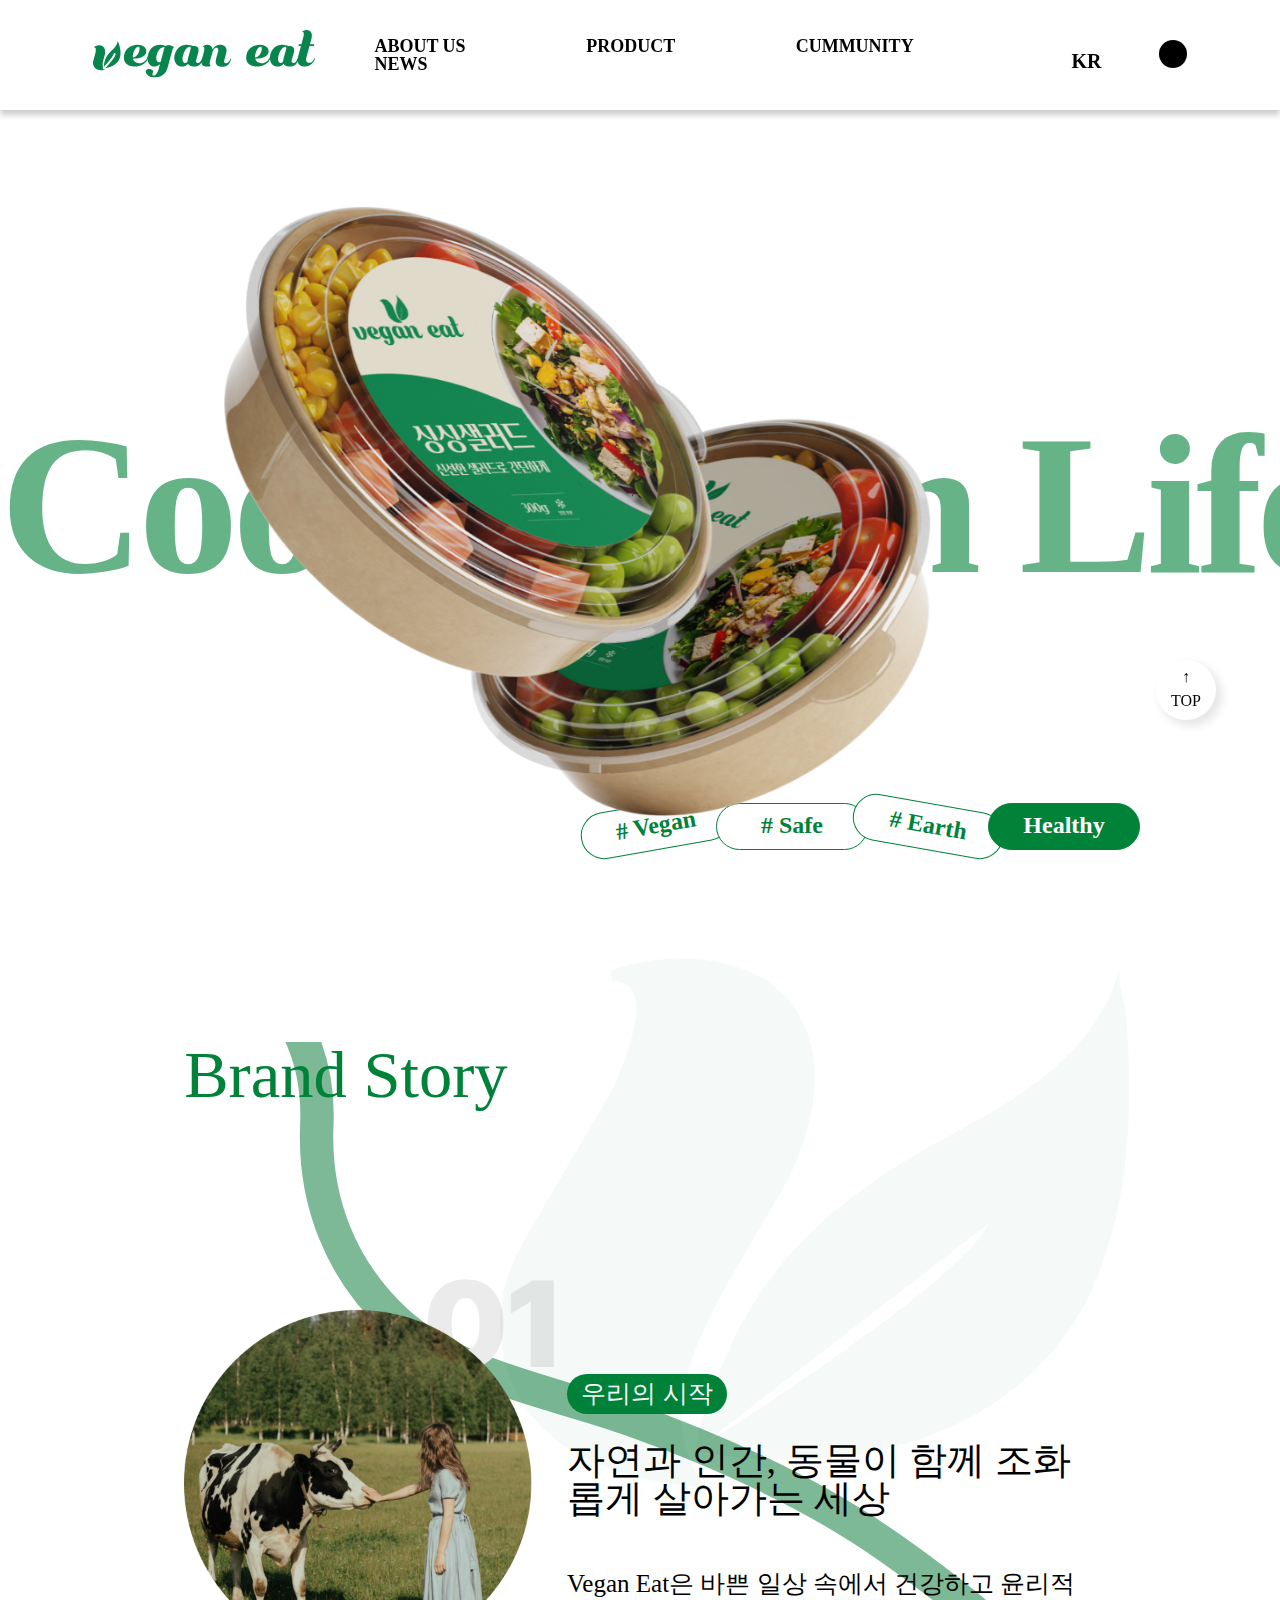
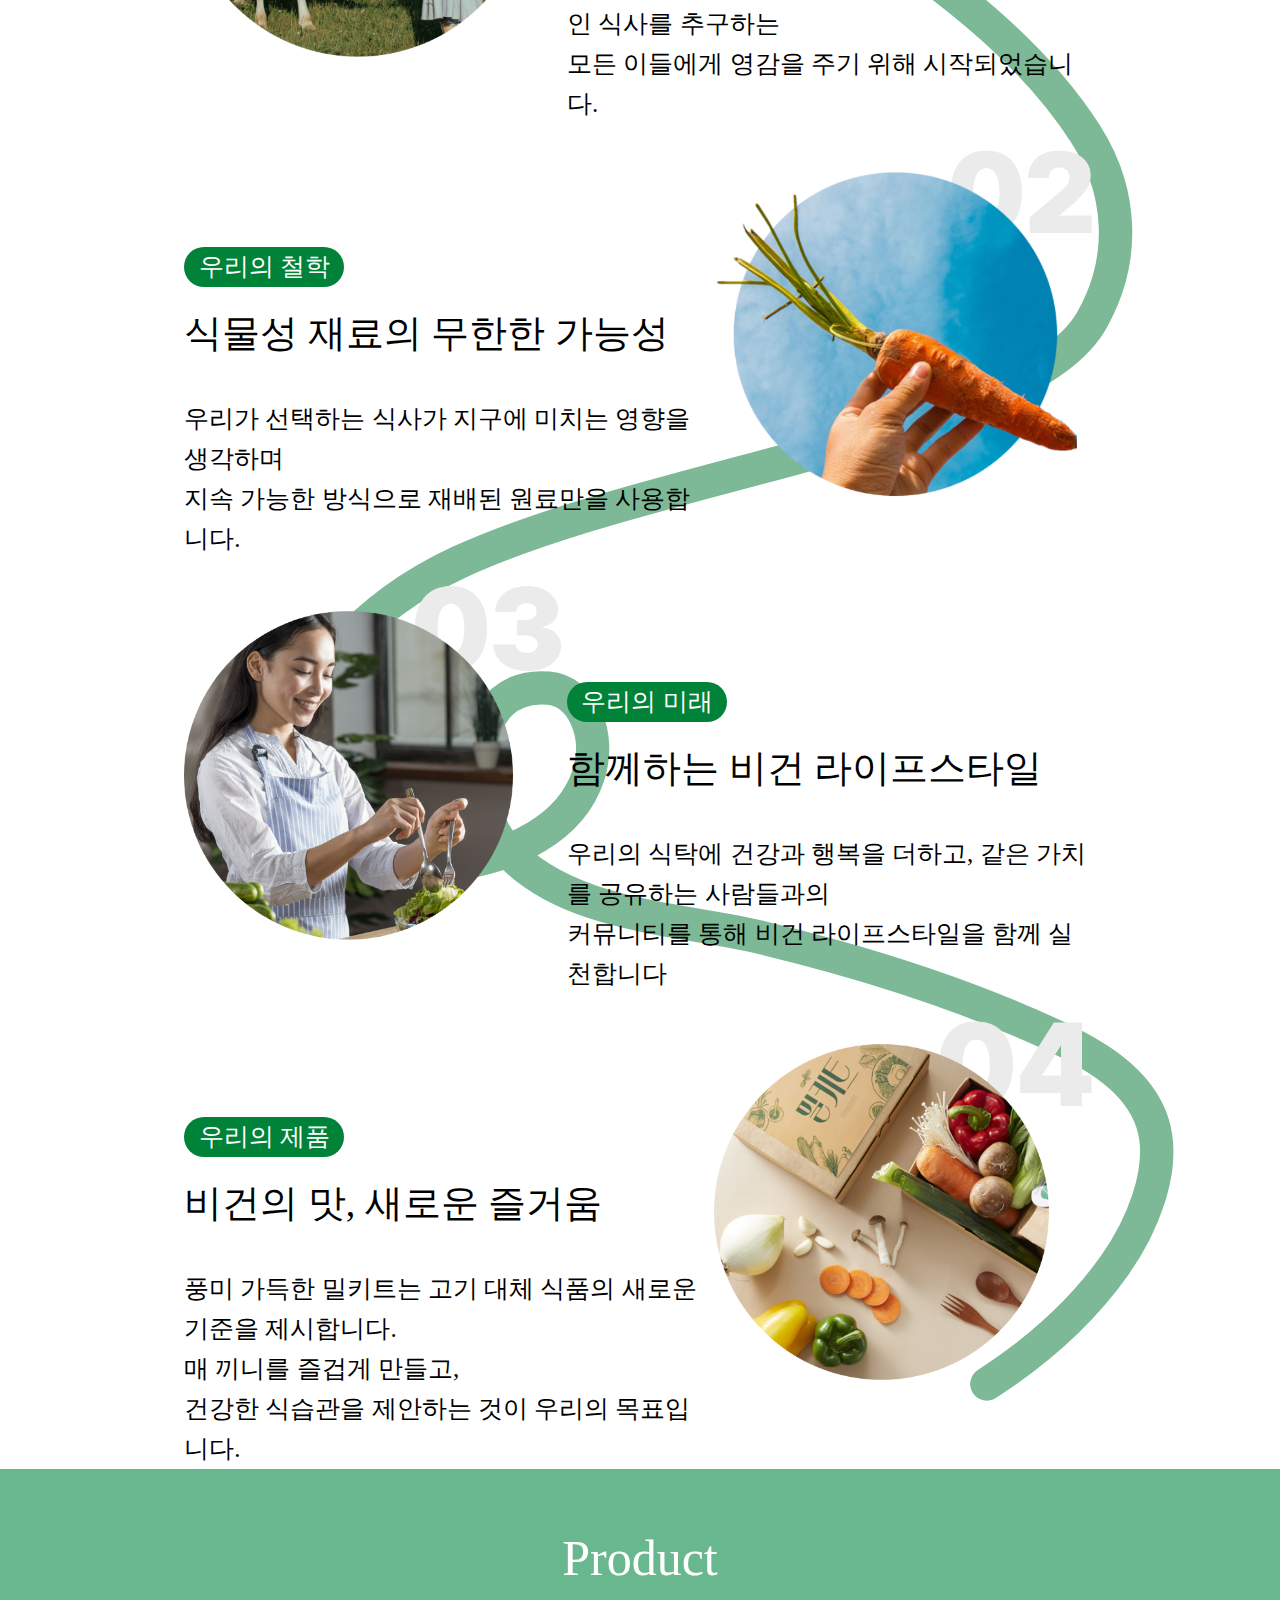
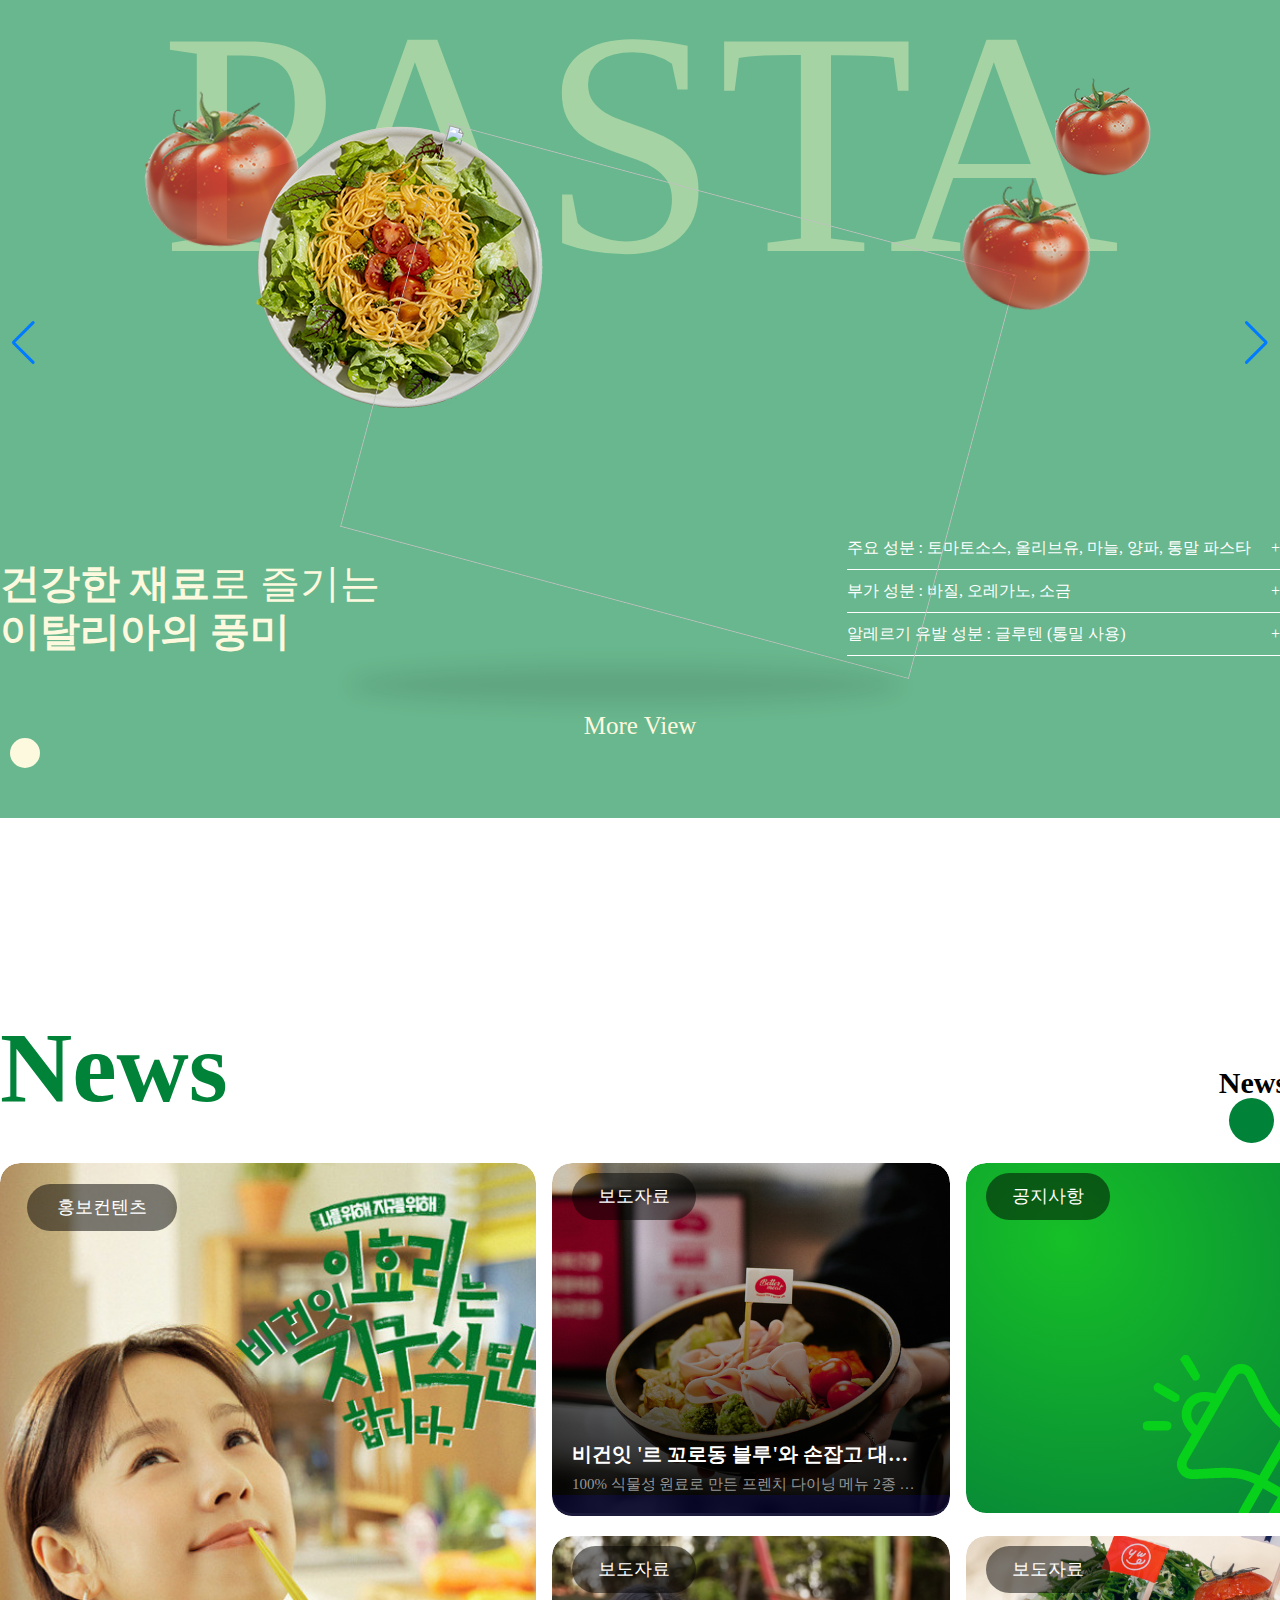
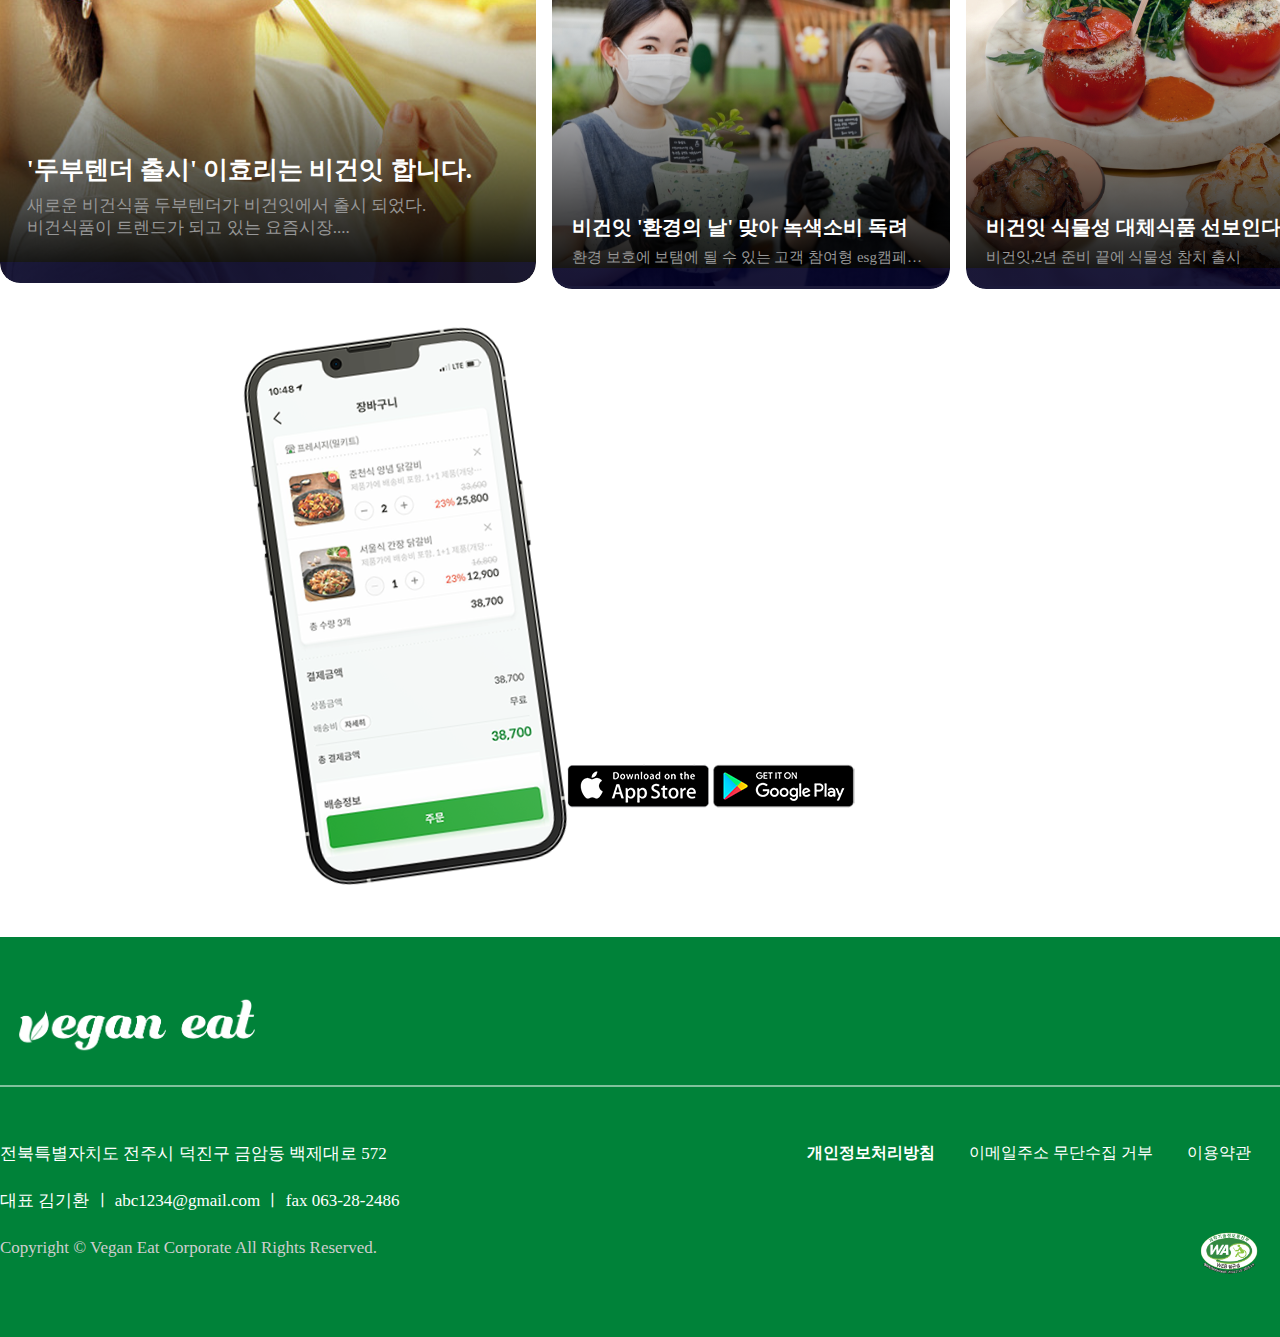
==== commit f7099065: "10.10일 변경사항 통합본" ====
--- a/index.html
+++ b/index.html
@@ -4,7 +4,6 @@
     <meta charset="UTF-8">
     <meta name="viewport" content="width=device-width, initial-scale=1.0">
     <title>veganeat(비건잇)</title>
-
 
     <!--외부 링크연결 -->
     <link rel="stylesheet" href="http://cdn.jsdelivr.net/npm/xeicon@2.3.3/xeicon.min.css">
@@ -22,7 +21,6 @@
     <script src="js/SmoothScroll.js"></script>
     <!--script 연결-->
     <script src="js/script.js"></script>
-
 </head>
 <body>
     <header>
@@ -32,30 +30,50 @@
             </div><!--end logo-->
             <div id="menu">
                 <ul>
-                    <li><a href="#">ABOUT US</a></li>
-                    <li><a href="#">PRODUCT</a></li>
-                    <li><a href="#">CUMMUNITY</a></li>
-                    <li><a href="#">SUPPORT</a></li>
+                    <li class="m_t"><a href="#">ABOUT US</a>
+                        <div class="sub">
+                            <ul>
+                                <li><a href="#">비건잇 소개</a></li>
+                                <li><a href="#">브랜드 스토리</a></li>
+                            </ul>
+                        </div>
+                    </li>
+                    <li class="m_t"><a href="#">PRODUCT</a>
+                        <div class="sub">
+                            <ul>
+                                <li><a href="#">밀키트</a></li>
+                                <li><a href="#">샐러드</a></li>
+                                <li><a href="#">비건제품</a></li>
+                            </ul>
+                        </div>
+                    </li>
+                    <li class="m_t"><a href="#">CUMMUNITY</a>
+                        <div class="sub">
+                            <ul>
+                                <li><a href="#">고객의 소리</a></li>
+                                <li><a href="#">브랜드 스토리</a></li>
+                            </ul>
+                        </div>
+                    </li>
+                    <li class="m_t"><a href="#">NEWS</a>
+                        <div class="sub">
+                            <ul>
+                                <li><a href="#">보도자료</a></li>
+                                <li><a href="#">공지사항</a></li>
+                            </ul>
+                        </div>
+                    </li>
                 </ul>
-            </div><!--END GNB-->
+            </div><!--END menu-->
             <div id="util">
                     <ul>
                         <li><a href="#">KR<i class="xi-caret-down-min"></i></a><!--[추가] 닫는 a태그 수정-->
                             <div class="sub"><a href="#">EN</a></div>
+                            <div class="sub"><a href="#">f</a></div>
                         </li>
-                        <li class="buger">
-                           
-                            <a href="#" id="burgerIcon"><i class="xi-bars"></i></a>
-
-
-                            <a href="#" id="closeIcon" style="display:none;">
-                                <i class="xi-close"></i></a>
-                        </li>
+                        <li class="buger"><a href="#"><i class="xi-bars"></i></a></li>
                     </ul>
             </div><!--end util-->
-            <div id="fullMenu" class="hidden"> 
-                
-              </div>   
         </div><!--end inner-->
     </header>
     <main>
@@ -65,18 +83,11 @@
             </div><!--end main_text-->
             <div id="main_image" class="swiper">
                 <ul class="swiper-wrapper">
-                    <li class="swiper-slide sal"><img src="image/main_sj01.png" alt="싱싱샐러드"></li>
-                    <li class="swiper-slide ham"><img src="image/main_ham.png" alt="햄버거"></li>
-                    <li class="swiper-slide pas"><img src="image/main_pasta.png" alt="비건볶음밥"></li>
+                    <li class="swiper-slide"><img src="image/main_sj01.png" alt="싱싱샐러드"></li>
+                    <li class="swiper-slide"><img src="image/product_mandu.png" alt="비건만두"></li>
+                    <li class="swiper-slide"><img src="image/product_rice.png" alt="비건볶음밥"></li>
                 </ul>
-
-                <div class="pager"></div>
-                <div class="swiper-button-prev main_prev">←</div>
-                <div class="swiper-button-next main_next">→</div>
-        
-                
             </div><!--end main_image-->
-           
             <div id="slogan">
                 <ul>
                     <li class="s1"><a href="#"># Vegan</a></li>
@@ -111,10 +122,10 @@
                         <section class="item clearfix">
                             <p class="img"><img src="image/bs_img01.png" alt="우리의 시작 이미지"></p>
                             <div class="text">
-                                <p class="bt">우리의 시작</p>
-                                <h2>자연과 인간, 동물이 함께 조화롭게 살아가는 세상</h2>
-                                <p>Vegan Eat은 바쁜 일상 속에서 건강하고 윤리적인 식사를 추구하는<br/>
-                                    모든 이들에게 영감을 주기 위해 시작되었습니다.</p>
+                            <p class="bt">우리의 시작</p>
+                            <h2>자연과 인간, 동물이 함께 조화롭게 살아가는 세상</h2>
+                            <p>Vegan Eat은 바쁜 일상 속에서 건강하고 윤리적인 식사를 추구하는<br/>
+                                모든 이들에게 영감을 주기 위해 시작되었습니다.</p>
                             </div>
                         </section>
                     </li>
@@ -122,10 +133,10 @@
                         <section class="item clearfix">
                             <p class="img"><img src="image/bs_img02.png" alt="우리의 철학 이미지"></p>
                             <div class="text">
-                                <p class="bt">우리의 철학</p>
-                                <h2>식물성 재료의 무한한 가능성</h2>
-                                <p>우리가 선택하는 식사가 지구에 미치는 영향을 생각하며<br/>
-                                    지속 가능한 방식으로 재배된 원료만을 사용합니다.</p>
+                            <p class="bt">우리의 철학</p>
+                            <h2>식물성 재료의 무한한 가능성</h2>
+                            <p>우리가 선택하는 식사가 지구에 미치는 영향을 생각하며<br/>
+                                지속 가능한 방식으로 재배된 원료만을 사용합니다.</p>
                             </div>
                         </section>
                     </li>
@@ -133,10 +144,10 @@
                         <section class="item clearfix">
                             <p class="img"><img src="image/bs_img03.png" alt="우리의 미래 이미지"></p>
                             <div class="text">
-                                <p class="bt">우리의 미래</p>
-                                <h2>함께하는 비건 라이프스타일</h2>
-                                <p>우리의 식탁에 건강과 행복을 더하고, 같은 가치를 공유하는 사람들과의<br/>
-                                    커뮤니티를 통해 비건 라이프스타일을 함께 실천합니다</p>
+                            <p class="bt">우리의 미래</p>
+                            <h2>함께하는 비건 라이프스타일</h2>
+                            <p>우리의 식탁에 건강과 행복을 더하고, 같은 가치를 공유하는 사람들과의<br/>
+                                커뮤니티를 통해 비건 라이프스타일을 함께 실천합니다</p>
                             </div>
                         </section>
                     </li>
@@ -144,11 +155,11 @@
                         <section class="item clearfix">
                             <p class="img"><img src="image/bs_img04.png" alt="우리의 제품 이미지"></p>
                             <div class="text">
-                                <p class="bt">우리의 제품</p>
-                                <h2>비건의 맛, 새로운 즐거움</h2>
-                                <p>풍미 가득한 밀키트는 고기 대체 식품의 새로운 기준을 제시합니다.<br/>
-                                    매 끼니를 즐겁게 만들고,<br/>
-                                    건강한 식습관을 제안하는 것이 우리의 목표입니다.</p>
+                            <p class="bt">우리의 제품</p>
+                            <h2>비건의 맛, 새로운 즐거움</h2>
+                            <p>풍미 가득한 밀키트는 고기 대체 식품의 새로운 기준을 제시합니다.<br/>
+                                매 끼니를 즐겁게 만들고,<br/>
+                                건강한 식습관을 제안하는 것이 우리의 목표입니다.</p>
                             </div>
                         </section>
                     </li>
@@ -157,62 +168,19 @@
         </div><!--end brand story-->
         <section id="product_slider">
             <div class="swiper-wrapper">
-
-
-                <!--상품 1번-->
                 <div class="swiper-slide product01">    
                     <div class="inner">
                         <h1 class="product_title">Product</h1>                              
                         <div class="product_box">
-                            <h3 class="item_title">MEAlKIT</h3>
-                            <div class="main_product bean">
-                                <p><img src="image/pasta_kit.png" alt=""></p>
-                            </div><!--end:main_product-->           
-                            <div class="product_bg">
-                                <ul>
-                                    <li class="tomato f"><img src="image/spoon.png" alt=""></li>
-                                    <li class="tomato s"><img src="image/dubu.png" alt=""></li>
-                                    <li class="tomato t"><img src="image/yangpa.png" alt=""></li>
-                                    <li class="pasta"><img src="image/product_bean_bg.png" alt=""></li>       
-                                </ul>
-                            </div><!--end:product_bg-->
-                        </div><!--end:product_box-->
-                        <div class="product_sogae">
-                            <p>간편하게 <em>즐기는</em><br/>
-                            구수한 콩비지찌개</p>
-                        </div><!--end:product_sogae-->            
-                        <div class="info clearfix">
-                            <ul>
-                                <li>주요 성분 : 콩비지, 두부, 대파, 양파, 고추 등
-                                    <a href="#">+</a></li> 
-                                <li>부가 성분 : 멸치(육수용), 다시마(육수용), 마늘 등
-                                    <a href="#">+</a></li> 
-                                <li>알레르기 유발 성분 : 콩, 해산물 (멸치 등)
-                                    <a href="#">+</a></li> 
-                            </ul>
-                        </div><!--end:info-->            
-                        <div class="news_btn">
-                            <a href="#"><span>More View</span>
-                            <p class="xi-angle-right"></p></a>
-                        </div><!--end:news_btn-->            
-                    </div><!--end:inner-->
-                </div><!--end:swiper-slide--> 
-
-
-                <!--상품 2번-->
-                <div class="swiper-slide product02">    
-                    <div class="inner">
-                        <h1 class="product_title">Product</h1>                              
-                        <div class="product_box">
-                            <h3 class="item_title pink">PASTA</h3>
+                            <h3 class="item_title">PASTA</h3>
                             <div class="main_product">
                                 <p><img src="image/product_pasta.png" alt=""></p>
                             </div><!--end:main_product-->           
                             <div class="product_bg">
                                 <ul>
-                                    <li class="tomato f ss"><img src="image/tomato.png" alt=""></li>
-                                    <li class="tomato s mm"><img src="image/basil.png" alt=""></li>
-                                    <li class="tomato t ee"><img src="image/tomato_s.png" alt=""></li>
+                                    <li class="tomato f"><img src="image/tomato.png" alt=""></li>
+                                    <li class="tomato s"><img src="image/tomato_m.png" alt=""></li>
+                                    <li class="tomato t"><img src="image/tomato_s.png" alt=""></li>
                                     <li class="pasta"><img src="image/product_pasta_bg.png" alt=""></li>       
                                 </ul>
                             </div><!--end:product_bg-->
@@ -223,54 +191,89 @@
                         </div><!--end:product_sogae-->            
                         <div class="info clearfix">
                             <ul>
-                                <li>주요 성분 : 토마토소스, 올리브유, 마늘, 양파, 통밀 파스타 등
-                                    <a href="#">+</a></li> 
-                                <li>부가 성분 : 바질, 오레가노, 소금 등
-                                    <a href="#">+</a></li> 
-                                <li>알레르기 유발 성분 : 글루텐 (통밀 사용) 등
+                                <li>주요 성분 : 토마토소스, 올리브유, 마늘, 양파, 통말 파스타
+                                    <a href="#">+</a></li> 
+                                <li>부가 성분 : 바질, 오레가노, 소금
+                                    <a href="#">+</a></li> 
+                                <li>알레르기 유발 성분 : 글루텐 (통밀 사용)
                                     <a href="#">+</a></li> 
                             </ul>
                         </div><!--end:info-->            
-                        <div class="news_btn product_pasta_btn">
+                        <div class="news_btn">
                             <a href="#"><span>More View</span>
                             <p class="xi-angle-right"></p></a>
                         </div><!--end:news_btn-->            
                     </div><!--end:inner-->
-                </div><!--end:swiper-slide-->
-                
-                <!--상품 3번-->
+                </div><!--end:swiper-slide--> 
+                <div class="swiper-slide product02">    
+                    <div class="inner">
+                        <h1 class="product_title">Product</h1>                              
+                        <div class="product_box">
+                            <h3 class="item_title">PASTA</h3>
+                            <div class="main_product">
+                                <p><img src="image/product_pasta.png" alt=""></p>
+                            </div><!--end:main_product-->           
+                            <div class="product_bg">
+                                <ul>
+                                    <li class="tomato f"><img src="image/tomato.png" alt=""></li>
+                                    <li class="tomato s"><img src="image/tomato_m.png" alt=""></li>
+                                    <li class="tomato t"><img src="image/tomato_s.png" alt=""></li>
+                                    <li class="pasta"><img src="image/product_pasta_bg.png" alt=""></li>       
+                                </ul>
+                            </div><!--end:product_bg-->
+                        </div><!--end:product_box-->
+                        <div class="product_sogae">
+                            <p>건강한 재료<em>로 즐기는</em><br/>
+                            이탈리아의 풍미</p>
+                        </div><!--end:product_sogae-->            
+                        <div class="info clearfix">
+                            <ul>
+                                <li>주요 성분 : 토마토소스, 올리브유, 마늘, 양파, 통말 파스타
+                                    <a href="#">+</a></li> 
+                                <li>부가 성분 : 바질, 오레가노, 소금
+                                    <a href="#">+</a></li> 
+                                <li>알레르기 유발 성분 : 글루텐 (통밀 사용)
+                                    <a href="#">+</a></li> 
+                            </ul>
+                        </div><!--end:info-->            
+                        <div class="news_btn">
+                            <a href="#"><span>More View</span>
+                            <p class="xi-angle-right"></p></a>
+                        </div><!--end:news_btn-->            
+                    </div><!--end:inner-->
+                </div><!--end:swiper-slide--> 
                 <div class="swiper-slide product03">    
                     <div class="inner">
                         <h1 class="product_title">Product</h1>                              
                         <div class="product_box">
-                            <h3 class="item_title yellow">RICE</h3>
-                            <div class="main_product man">
-                                <p><img src="image/product_ricee.png" alt=""></p>
+                            <h3 class="item_title">PASTA</h3>
+                            <div class="main_product">
+                                <p><img src="image/product_pasta.png" alt=""></p>
                             </div><!--end:main_product-->           
                             <div class="product_bg">
                                 <ul>
-                                    <li class="tomato f rice_spoon"><img src="image/spoon.png" alt=""></li>
-                                    <li class="tomato s salmon"><img src="image/salmon.png" alt=""></li>
-                                    <li class="tomato t carrot"><img src="image/carrot.png" alt=""></li>
-                                    <li class="pasta"><img src="image/rice.png" alt=""></li>       
+                                    <li class="tomato f"><img src="image/tomato.png" alt=""></li>
+                                    <li class="tomato s"><img src="image/tomato_m.png" alt=""></li>
+                                    <li class="tomato t"><img src="image/tomato_s.png" alt=""></li>
+                                    <li class="pasta"><img src="image/product_pasta_bg.png" alt=""></li>       
                                 </ul>
                             </div><!--end:product_bg-->
                         </div><!--end:product_box-->
                         <div class="product_sogae">
-                            <p>식물성 연어로<em> 즐기는<br/>
-                            특별한</em> 볶음밥</p>
+                            <p>건강한 재료<em>로 즐기는</em><br/>
+                            이탈리아의 풍미</p>
                         </div><!--end:product_sogae-->            
                         <div class="info clearfix">
                             <ul>
-                                <li>주요 성분 : 토푸(연어 대체), 현미, 당근, 양파, 마늘 등
-                                    <a href="#">+</a></li> 
-                                <li>부가 성분 : 간장, 참기름, 소금, 고춧가루 등
-                                    <a href="#">+</a></li> 
-                                <li>알레르기 유발 성분 : 대두 (토푸 사용), 글루텐 등
+                                <li>주요 성분 : 토마토소스, 올리브유, 마늘, 양파, 통말 파스타
+                                    <a href="#">+</a></li> 
+                                <li>부가 성분 : 바질, 오레가노, 소금
+                                    <a href="#">+</a></li> 
+                                <li>알레르기 유발 성분 : 글루텐 (통밀 사용)
                                     <a href="#">+</a></li> 
                             </ul>
                         </div><!--end:info-->            
-                        <div class="news_btn product_rice_btn">
+                        <div class="news_btn">
                             <a href="#"><span>More View</span>
                             <p class="xi-angle-right"></p></a>
                         </div><!--end:news_btn-->            
@@ -279,8 +282,8 @@
             </div><!--end:swiper-wrapper-->   
             <div class="pager"></div>
 
-       
-            <div class="swiper-button-next next">→</div>
+            <div class="swiper-button-prev"></div>
+            <div class="swiper-button-next"></div>
 
         </section><!--end:product-->
             <section id="news">
@@ -347,7 +350,7 @@
                 </div><!--end:inner-->
             </section>
             <section class="top">
-                <p class="top_btn"><a href="#main_view">↑<br/>
+                <p class="top_btn"><a href="#news">↑<br/>
                     TOP</a>
                 </p>
             </section>
--- a/css/style.css
+++ b/css/style.css
@@ -29,9 +29,40 @@
   color: #000;
   font-weight: bold;
 }
-header .inner #menu li {
+header .inner #menu .m_t {
   display: inline-block;
   margin: 0 58px;
+  position: relative;
+}
+header .inner #menu .sub {
+  position: absolute;
+  display: none;
+}
+header .inner #menu .sub ul {
+  margin-top: 20%;
+  white-space: nowrap;
+}
+header .inner #menu .sub li {
+  margin-top: 20%;
+}
+header .inner #menu .sub:hover {
+  display: block;
+}
+header .inner #menu::after {
+  content: "";
+  background: #fff;
+  width: 100%;
+  height: 0;
+  visibility: hidden;
+  position: absolute;
+  top: 110px;
+  left: 0;
+  box-shadow: 0px 5px 6px rgba(0, 0, 0, 0.2);
+  transition: all 0.4s;
+}
+header .inner #menu:hover::after {
+  height: 200px;
+  visibility: visible;
 }
 header .inner #util {
   font-size: 20px;
@@ -76,9 +107,6 @@
 header .inner #util .xi-bars {
   color: #fff;
 }
-header .inner #util #closeIcon {
-  color: #fff;
-}
 
 @keyframes main_text {
   to {
@@ -138,60 +166,6 @@
   opacity: 1;
   transform: translateX(0px);
   transition: all 0.4s;
-}
-#main_view #main_image .pager {
-  position: absolute;
-  bottom: 4%;
-  left: -49%;
-  width: auto;
-  height: auto;
-  z-index: 400;
-  font-family: "Pretendard";
-  color: #000;
-  transform: translate(700px, 50%);
-  font-size: 0;
-  font-weight: bold;
-  width: 40px;
-  text-align: center;
-}
-#main_view #main_image .pager span {
-  font-size: 18px;
-  display: block;
-  padding: 5px 0;
-}
-#main_view #main_image .pager .swiper-pagination-current {
-  border-bottom: 2px solid #000;
-}
-#main_view #main_image .pager .swiper-pagination-total {
-  color: #000;
-  opacity: 0.4;
-  font-weight: normal;
-}
-#main_view #main_image .pager span::before {
-  content: counter(title) "";
-  font-family: "Pretendard";
-}
-#main_view #main_image .main_prev {
-  color: #fff;
-  font-size: 40px;
-  position: absolute;
-  left: 4%;
-  top: 95%;
-  z-index: 90;
-}
-#main_view #main_image .main_next {
-  color: #000;
-  font-size: 40px;
-  position: absolute;
-  left: 4%;
-  top: 95.5%;
-  z-index: 90;
-}
-#main_view #main_image .main_prev::after {
-  display: none;
-}
-#main_view #main_image .main_next::after {
-  display: none;
 }
 #main_view #slogan {
   position: absolute;
@@ -247,8 +221,6 @@
   max-width: 1640px;
   width: 85.4%;
   margin: 0 auto;
-  padding-top: 10%;
-  padding-bottom: 5%;
 }
 #brand_story .bg_line_box {
   position: absolute;
@@ -258,16 +230,18 @@
   overflow: hidden;
 }
 #brand_story .bg_line_box .bg_line {
-  width: 100%;
+  width: 87%;
   position: absolute;
   aspect-ratio: 2/4;
-  left: -5%;
+  left: 50%;
+  top: -10%;
+  transform: translateX(-50%);
 }
 #brand_story .brand_bg {
   width: 714px;
   height: 649px;
   position: absolute;
-  top: 0px;
+  top: -150px;
   right: 100px;
   background: url("../image/bs_backimg.png") no-repeat;
 }
@@ -276,13 +250,11 @@
   font-family: Pretendard-Bold;
   color: #008239;
   margin-left: 8.3%;
+  margin-top: 13%;
   margin-bottom: 13%;
 }
 #brand_story #b_start {
   margin: 0 8.3%;
-}
-#brand_story #b_start li {
-  margin-bottom: 150px;
 }
 #brand_story #b_start li:nth-child(odd) .img {
   float: left;
@@ -325,186 +297,4 @@
   font-size: 25px;
   font-weight: 300;
   line-height: 40px;
-}
-
-@media (max-width: 430px) {
-  #main_view {
-    position: relative;
-    height: calc(100vh - 110px);
-    overflow: hidden;
-  }
-  #main_view #main_text {
-    animation: main_text 100s linear infinite;
-    letter-spacing: -6px;
-    font-weight: bold;
-    font-size: 100px;
-    color: #008239;
-    white-space: nowrap;
-    position: absolute;
-    top: 20%;
-    line-height: 1;
-    margin-top: -0.5em;
-  }
-  #main_view #main_image {
-    position: absolute;
-    top: 50%;
-    left: calc(17.5% - 100px);
-    transform: translateY(-50%);
-    padding: 0 100px;
-    width: calc(70% - 100px);
-  }
-  #main_view #main_image .swiper-slide img {
-    height: 220px;
-    outline: 1px solid green;
-  }
-  #main_view #main_image .swiper-slide.swiper-slide-next img {
-    opacity: 0;
-    transform: translateX(200px);
-    transition: all 0s;
-  }
-  #main_view #main_image .swiper-slide.swiper-slide-prev img {
-    opacity: 0;
-    transform: translateX(-90px);
-    transition: all 0.4s;
-  }
-  #main_view #main_image .swiper-slide.swiper-slide-active img {
-    opacity: 1;
-    transform: translateX(0px);
-    transition: all 0.4s;
-  }
-  #main_view #slogan {
-    position: absolute;
-    bottom: 80px;
-    right: 20px;
-  }
-  #main_view #slogan li {
-    border: 1px solid #008239;
-    background: #fff;
-    width: 80px;
-    height: 20px;
-    border-radius: 25px;
-    text-align: center;
-    line-height: 20px;
-    display: inline-block;
-    margin-left: -20px;
-    position: relative;
-    top: 0;
-  }
-  #main_view #slogan li:last-child {
-    background: #008239;
-  }
-  #main_view #slogan li:last-child a {
-    color: #fff;
-  }
-  #main_view #slogan .s1 {
-    transform: rotate(-10deg);
-    animation: s1 0.4s infinite 0.2s alternate;
-  }
-  #main_view #slogan .s2 {
-    transform: rotate(0deg);
-    animation: s1 0.4s infinite 0.3s alternate;
-  }
-  #main_view #slogan .s3 {
-    transform: rotate(10deg);
-    animation: s1 0.4s infinite 0.4s alternate;
-  }
-  #main_view #slogan .s4 {
-    transform: rotate(0deg);
-    animation: s1 0.4s infinite 0.5s alternate;
-  }
-  #main_view #slogan a {
-    font-size: 12px;
-    text-decoration: none;
-    color: #008239;
-    font-weight: bold;
-  }
-  #brand_story {
-    position: relative;
-  }
-  #brand_story .inner {
-    max-width: 1640px;
-    width: 85.4%;
-    margin: 0 auto;
-    padding-top: 10%;
-    padding-bottom: 5%;
-  }
-  #brand_story .bg_line_box {
-    position: absolute;
-    width: 100%;
-    height: 100%;
-    z-index: -1;
-    overflow: hidden;
-  }
-  #brand_story .bg_line_box .bg_line {
-    width: 100%;
-    position: absolute;
-    aspect-ratio: 2/4;
-    left: -5%;
-  }
-  #brand_story .brand_bg {
-    width: 714px;
-    height: 649px;
-    position: absolute;
-    top: 0px;
-    right: 100px;
-    background: url("../image/bs_backimg.png") no-repeat;
-  }
-  #brand_story h3 {
-    font-size: 5.2vw;
-    font-family: Pretendard-Bold;
-    color: #008239;
-    margin-left: 8.3%;
-    margin-bottom: 13%;
-  }
-  #brand_story #b_start {
-    margin: 0 8.3%;
-  }
-  #brand_story #b_start li {
-    margin-bottom: 150px;
-  }
-  #brand_story #b_start li:nth-child(odd) .img {
-    float: none;
-    width: 200px;
-  }
-  #brand_story #b_start li:nth-child(odd) .text {
-    padding-left: 42%;
-  }
-  #brand_story #b_start li:nth-child(even) .img {
-    float: right;
-  }
-  #brand_story #b_start li:nth-child(even) .text {
-    padding-right: 42%;
-  }
-  #brand_story #b_start .item .img {
-    width: 41.9%;
-  }
-  #brand_story #b_start .item .img img {
-    width: 100%;
-  }
-  #brand_story #b_start .item .text {
-    padding-top: 13.5%;
-  }
-  #brand_story #b_start .item .bt {
-    background: none;
-    text-align: left;
-    display: block;
-    border-radius: 0;
-    clear: both;
-    font-weight: bold;
-    outline: 1px solid red;
-    font-size: 15px;
-    font-family: Pretendard-Bold;
-    color: #008239;
-  }
-  #brand_story #b_start .item h2 {
-    line-height: 25px;
-    font-size: 18px;
-    font-family: Pretendard-Bold;
-    margin: 27px 0 47px;
-  }
-  #brand_story #b_start .item p {
-    font-size: 15px;
-    font-weight: 300;
-    line-height: 25px;
-  }
-}+}/*# sourceMappingURL=style.css.map */--- a/css/style 01.css
+++ b/css/style 01.css
@@ -24,10 +24,10 @@
   background: #69B78E;
 }
 #product_slider .product02 {
-  background: #F2BEA0;
+  background: #B7698E;
 }
 #product_slider .product03 {
-  background: #F2B749;
+  background: #B78E69;
 }
 #product_slider .swiper-slide {
   flex-shrink: 0;
@@ -37,7 +37,6 @@
   padding-bottom: 50px;
   max-width: 1400px;
   position: relative;
-  display: block;
 }
 #product_slider .product_title {
   text-align: center;
@@ -59,17 +58,11 @@
 }
 #product_slider .product_box .item_title {
   font-size: 320px;
-  color: #CBD9A9;
+  color: #e1f0b9;
   text-align: center;
   z-index: 20;
+  opacity: 0.5;
   font-family: "Pretendard-Black";
-  opacity: 0.7;
-}
-#product_slider .product_box .item_title.pink {
-  color: #FF8843;
-}
-#product_slider .product_box .item_title.yellow {
-  color: #FFE0A7;
 }
 #product_slider .product_box .main_product img {
   width: 589px;
@@ -79,17 +72,6 @@
   top: 34%;
   left: 30%;
   z-index: 21;
-  animation: move 0.7s ease-in 0s infinite alternate;
-}
-#product_slider .product_box .bean img {
-  transform: rotate(-15deg);
-}
-#product_slider .product_box .man img {
-  width: 747px;
-  height: 499px;
-  top: 30%;
-  left: 22%;
-  transform: rotate(-3deg);
 }
 #product_slider .product_box .main_product::after {
   content: "";
@@ -107,84 +89,37 @@
 #product_slider .product_bg .tomato {
   z-index: 10;
   opacity: 0.7;
-  animation: rotate 2.5s ease-in 0s infinite alternate;
 }
 #product_slider .product_bg .f {
-  top: 30%;
-  left: -8%;
-  position: absolute;
-  transform: rotate(60deg);
-  opacity: 1;
-  animation: move 1s ease-in 0s infinite alternate;
-}
-#product_slider .product_bg .f.ss {
-  left: 0;
-  transform: rotate(40deg);
-}
-#product_slider .product_bg .f.rice_spoon {
-  left: 5%;
-  top: 18%;
-  transform: rotate(60deg);
+  top: 20%;
+  left: 8%;
+  position: absolute;
+  transform: rotate(-4deg);
 }
 #product_slider .product_bg .s {
   top: 30%;
   right: 12%;
   position: absolute;
-  transform: rotate(0deg);
-  z-index: 19;
-  opacity: 1;
-  animation: move 0.5s ease-in 0s infinite alternate;
-}
-#product_slider .product_bg .s.mm {
-  top: 32%;
-}
-#product_slider .product_bg .s.salmon {
-  transform: rotate(30deg);
+  transform: rotate(15deg);
+  z-index: 21;
 }
 #product_slider .product_bg .t {
   top: 20%;
-  right: 3%;
-  position: absolute;
-  opacity: 1;
-  z-index: -1;
-  animation: move 0.6s ease-in 0s infinite alternate;
-}
-#product_slider .product_bg .t.ee {
-  transform: rotate(-30deg);
-}
-#product_slider .product_bg .t.carrot {
-  transform: rotate(110deg);
-  top: 12%;
+  right: 8%;
+  position: absolute;
 }
 #product_slider .product_bg .pasta {
   width: 287px;
   height: 285px;
   position: absolute;
-  bottom: 32%;
-  left: 16%;
+  bottom: 43%;
+  left: 20%;
   z-index: 20;
-  animation: rotate 10s ease-in 0s infinite alternate;
-}
-@keyframes move {
-  0% {
-    margin-top: 0px;
-  }
-  100% {
-    margin-top: 10px;
-  }
-}
-@keyframes rotate {
-  0% {
-    transform: rotate(0deg);
-  }
-  100% {
-    transform: rotate(360deg);
-  }
 }
 #product_slider .product_sogae {
   position: absolute;
   color: #FDF9DE;
-  bottom: 23%;
+  bottom: 17%;
   left: 0;
 }
 #product_slider .product_sogae p {
@@ -198,7 +133,7 @@
 #product_slider .info {
   position: absolute;
   right: 0;
-  bottom: 23%;
+  bottom: 17%;
 }
 #product_slider .info li {
   padding: 3% 0;
@@ -210,19 +145,9 @@
   margin-left: 0%;
   float: right;
   margin-left: 20px;
-  display: inline-block;
-  transition: transform 0.5s ease;
 }
 #product_slider .info li a:hover {
-  animation: rotate 1s forwards;
-}
-@keyframes rotate {
-  from {
-    transform: rotate(0deg);
-  }
-  to {
-    transform: rotate(360deg);
-  }
+  color: #008239;
 }
 #product_slider .news_btn {
   margin-top: 32%;
@@ -246,12 +171,6 @@
   box-sizing: border-box;
   font-weight: bold;
 }
-#product_slider .news_btn.product_pasta_btn p {
-  color: #F2BEA0;
-}
-#product_slider .news_btn.product_rice_btn p {
-  color: #F2B749;
-}
 #product_slider .pager {
   position: absolute;
   bottom: 50%;
@@ -259,40 +178,22 @@
   width: auto;
   height: auto;
   z-index: 300;
-  font-family: "Pretendard";
+  font-family: "Pretendard-Black";
   color: #fff;
   transform: translate(700px, 50%);
   font-size: 0;
-  font-weight: bold;
-  width: 50px;
+  width: 40px;
   text-align: center;
 }
 #product_slider .pager span {
-  font-size: 25px;
+  font-size: 40px;
   display: block;
-  padding: 5px 0;
 }
 #product_slider .pager .swiper-pagination-current {
   border-bottom: 3px solid #fff;
 }
 #product_slider .pager .swiper-pagination-total {
   color: #fff;
-  opacity: 0.5;
-  font-weight: normal;
-}
-#product_slider .pager span::before {
-  content: counter(title) "";
-  font-family: "Pretendard";
-}
-#product_slider .next {
-  color: #fff;
-  position: absolute;
-  right: 8%;
-  bottom: 0;
-  font-size: 40px;
-}
-#product_slider .next::after {
-  display: none;
 }
 
 #news {
@@ -370,7 +271,7 @@
   left: 0;
   border-radius: 0 0 20px 20px;
   opacity: 0.9;
-  background: linear-gradient(rgba(255, 255, 255, 0) 0%, rgb(0, 0, 0) 92%, rgb(0, 0, 0) 90%);
+  background: linear-gradient(rgba(255, 255, 255, 0) 0%, rgb(0, 0, 0) 92%, rgb(2, 0, 36) 90%);
 }
 #news .inner .news_box .notice::after {
   display: none;
@@ -457,8 +358,8 @@
 
 .top {
   position: fixed;
-  right: 3%;
-  bottom: 8%;
+  right: 5%;
+  bottom: 20%;
   z-index: 999;
   background: white;
   width: 60px;
@@ -590,301 +491,4 @@
 }
 footer .inner #footer_gnb .footer_sns li img {
   width: 60px;
-}
-
-@media (max-width: 430px) {
-  #product_slider {
-    margin-bottom: 15%;
-    position: relative;
-    overflow: hidden;
-  }
-  #product_slider .swiper-wrapper {
-    display: flex;
-  }
-  #product_slider .product01 {
-    background: #69B78E;
-    height: 800px;
-  }
-  #product_slider .product02 {
-    background: #F2BEA0;
-    height: 800px;
-  }
-  #product_slider .product03 {
-    background: #F2B749;
-    height: 800px;
-  }
-  #product_slider .swiper-slide {
-    flex-shrink: 0;
-  }
-  #product_slider .inner {
-    margin: 0 auto;
-    padding-bottom: 50px;
-    max-width: 1400px;
-    position: relative;
-    display: block;
-  }
-  #product_slider .product_title {
-    text-align: center;
-    font-family: "Pretendard-Black";
-    font-size: 30px;
-    padding-top: 10%;
-  }
-  #product_slider .product01 .product_title {
-    color: #FFF;
-  }
-  #product_slider .product02 .product_title {
-    color: #FFF;
-  }
-  #product_slider .product03 .product_title {
-    color: #FFF;
-  }
-  #product_slider .product_box {
-    width: 100%;
-  }
-  #product_slider .product_box .item_title {
-    font-size: 50px;
-    color: #CBD9A9;
-    text-align: center;
-    z-index: 20;
-    font-family: "Pretendard-Black";
-    opacity: 0.7;
-  }
-  #product_slider .product_box .item_title.pink {
-    color: #FF8843;
-  }
-  #product_slider .product_box .item_title.yellow {
-    color: #FFE0A7;
-  }
-  #product_slider .product_box .main_product img {
-    width: 200px;
-    height: 158px;
-    transform: rotate(15deg);
-    position: absolute;
-    top: 70%;
-    left: 28%;
-    z-index: 21;
-    animation: move 0.7s ease-in 0s infinite alternate;
-  }
-  #product_slider .product_box .bean img {
-    transform: rotate(-15deg);
-  }
-  #product_slider .product_box .man img {
-    width: 250px;
-    height: 200px;
-    top: 30%;
-    left: 22%;
-    transform: rotate(-3deg);
-  }
-  #product_slider .product_box .main_product::after {
-    content: "";
-    display: block;
-    width: 240px;
-    height: 28px;
-    background: rgba(10, 10, 10, 0.1);
-    border-radius: 85%;
-    position: absolute;
-    top: 140%;
-    left: -10%;
-    filter: blur(10px);
-  }
-  #product_slider .product_bg .tomato {
-    z-index: 10;
-    opacity: 0.7;
-    animation: rotate 2.5s ease-in 0s infinite alternate;
-  }
-  #product_slider .product_bg .f {
-    top: 20%;
-    left: -8%;
-    position: absolute;
-    transform: rotate(60deg);
-    opacity: 1;
-    animation: move 1s ease-in 0s infinite alternate;
-  }
-  #product_slider .product_bg .f.ss {
-    left: 0;
-    transform: rotate(40deg);
-  }
-  #product_slider .product_bg .f.rice_spoon {
-    left: 5%;
-    top: 18%;
-    transform: rotate(60deg);
-  }
-  #product_slider .product_bg .s {
-    top: 30%;
-    right: 12%;
-    position: absolute;
-    transform: rotate(0deg);
-    z-index: 19;
-    opacity: 1;
-    animation: move 0.5s ease-in 0s infinite alternate;
-  }
-  #product_slider .product_bg .s.mm {
-    top: 32%;
-  }
-  #product_slider .product_bg .s.salmon {
-    transform: rotate(30deg);
-  }
-  #product_slider .product_bg .t {
-    top: 20%;
-    right: 3%;
-    position: absolute;
-    opacity: 1;
-    z-index: -1;
-    animation: move 0.6s ease-in 0s infinite alternate;
-  }
-  #product_slider .product_bg .t.ee {
-    transform: rotate(-30deg);
-  }
-  #product_slider .product_bg .t.carrot {
-    transform: rotate(110deg);
-    top: 12%;
-  }
-  #product_slider .product_bg .pasta {
-    width: 287px;
-    height: 285px;
-    position: absolute;
-    bottom: 32%;
-    left: 16%;
-    z-index: 20;
-    animation: rotate 10s ease-in 0s infinite alternate;
-  }
-  @keyframes move {
-    0% {
-      margin-top: 0px;
-    }
-    100% {
-      margin-top: 10px;
-    }
-  }
-  @keyframes rotate {
-    0% {
-      transform: rotate(0deg);
-    }
-    100% {
-      transform: rotate(360deg);
-    }
-  }
-  #product_slider .product_sogae {
-    position: absolute;
-    color: #FDF9DE;
-    bottom: 23%;
-    left: 0;
-  }
-  #product_slider .product_sogae p {
-    font-size: 20px;
-    font-weight: bold;
-    line-height: 1.2;
-  }
-  #product_slider .product_sogae em {
-    font-weight: normal;
-  }
-  #product_slider .info {
-    position: absolute;
-    right: 0;
-    bottom: 23%;
-  }
-  #product_slider .info li {
-    padding: 3% 0;
-    border-bottom: 1px solid white;
-    color: white;
-  }
-  #product_slider .info li a {
-    color: white;
-    margin-left: 0%;
-    float: right;
-    margin-left: 20px;
-    display: inline-block;
-    transition: transform 0.5s ease;
-  }
-  #product_slider .info li a:hover {
-    animation: rotate 1s forwards;
-  }
-  @keyframes rotate {
-    from {
-      transform: rotate(0deg);
-    }
-    to {
-      transform: rotate(360deg);
-    }
-  }
-  #product_slider .news_btn {
-    margin-top: 32%;
-    font-family: "Pretendard";
-    text-align: center;
-  }
-  #product_slider .news_btn span {
-    font-size: 25px;
-    color: #FDF9DE;
-  }
-  #product_slider .news_btn p {
-    font-size: 12px;
-    width: 30px;
-    height: 30px;
-    background: #FDF9DE;
-    border-radius: 50%;
-    color: #69B78E;
-    text-align: center;
-    line-height: 30px;
-    margin-left: 10px;
-    box-sizing: border-box;
-    font-weight: bold;
-  }
-  #product_slider .news_btn.product_pasta_btn p {
-    color: #F2BEA0;
-  }
-  #product_slider .news_btn.product_rice_btn p {
-    color: #F2B749;
-  }
-  #product_slider .pager {
-    position: absolute;
-    bottom: 50%;
-    left: 50%;
-    width: auto;
-    height: auto;
-    z-index: 300;
-    font-family: "Pretendard";
-    color: #fff;
-    transform: translate(700px, 50%);
-    font-size: 0;
-    font-weight: bold;
-    width: 50px;
-    text-align: center;
-  }
-  #product_slider .pager span {
-    font-size: 25px;
-    display: block;
-    padding: 5px 0;
-  }
-  #product_slider .pager .swiper-pagination-current {
-    border-bottom: 3px solid #fff;
-  }
-  #product_slider .pager .swiper-pagination-total {
-    color: #fff;
-    opacity: 0.5;
-    font-weight: normal;
-  }
-  #product_slider .pager span::before {
-    content: counter(title) "";
-    font-family: "Pretendard";
-  }
-  #product_slider .prev {
-    color: #fff;
-    position: absolute;
-    left: 8%;
-    bottom: 0;
-    font-size: 40px;
-  }
-  #product_slider .next {
-    color: #fff;
-    position: absolute;
-    right: 8%;
-    bottom: 0;
-    font-size: 40px;
-  }
-  #product_slider .prev::after {
-    display: none;
-  }
-  #product_slider .next::after {
-    display: none;
-  }
-}+}/*# sourceMappingURL=style 01.css.map */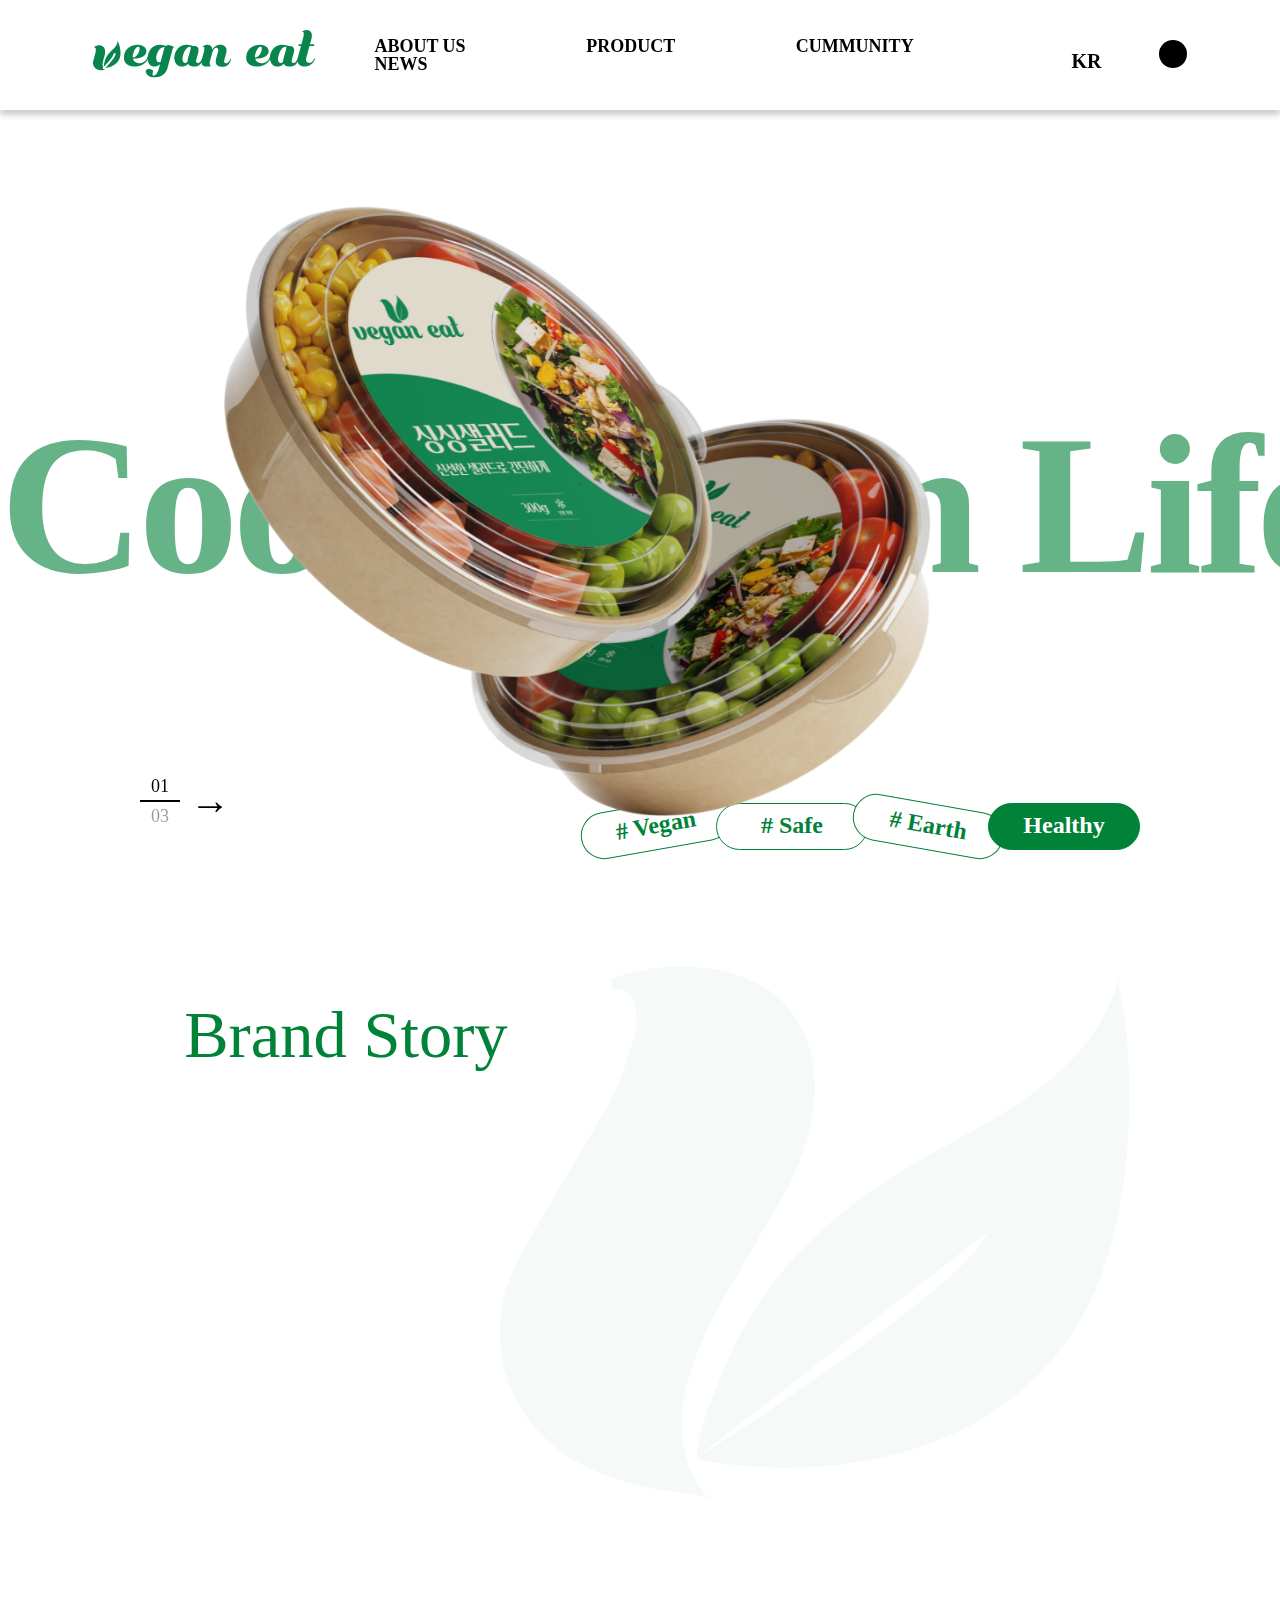
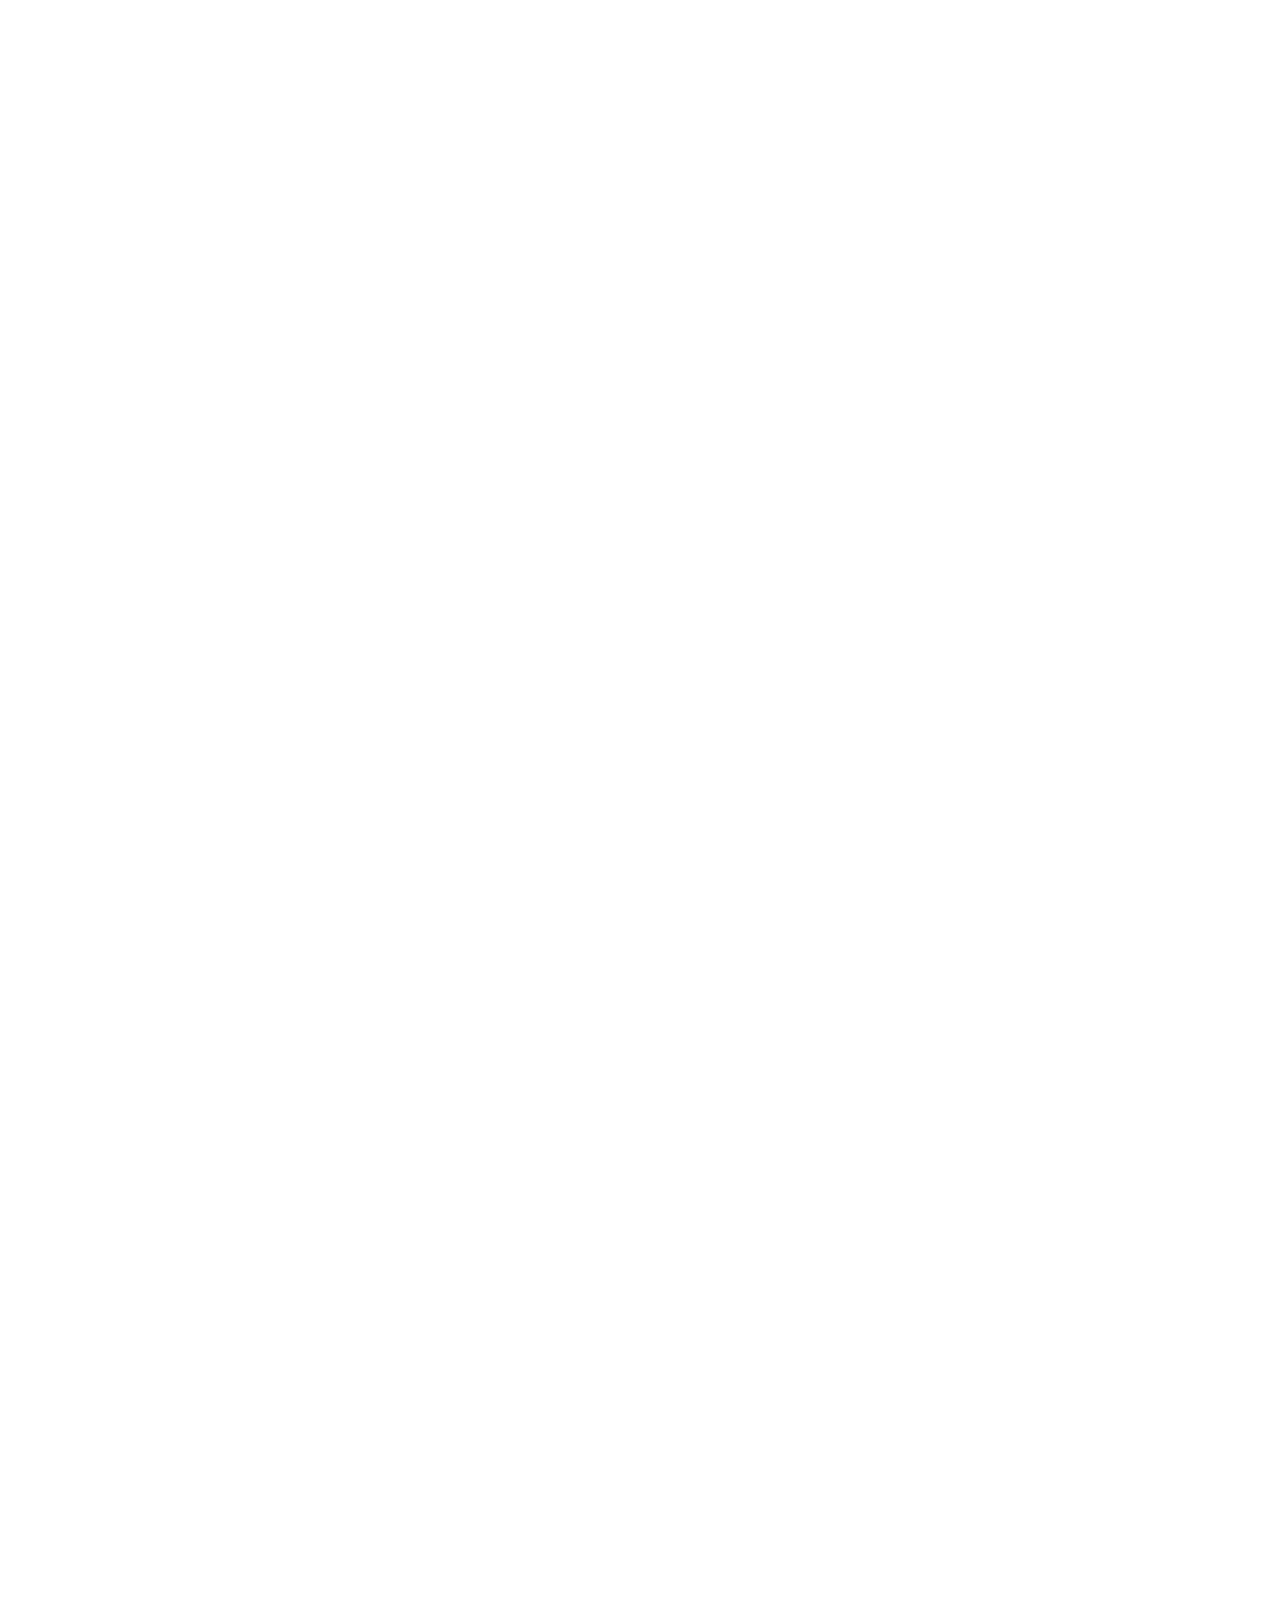
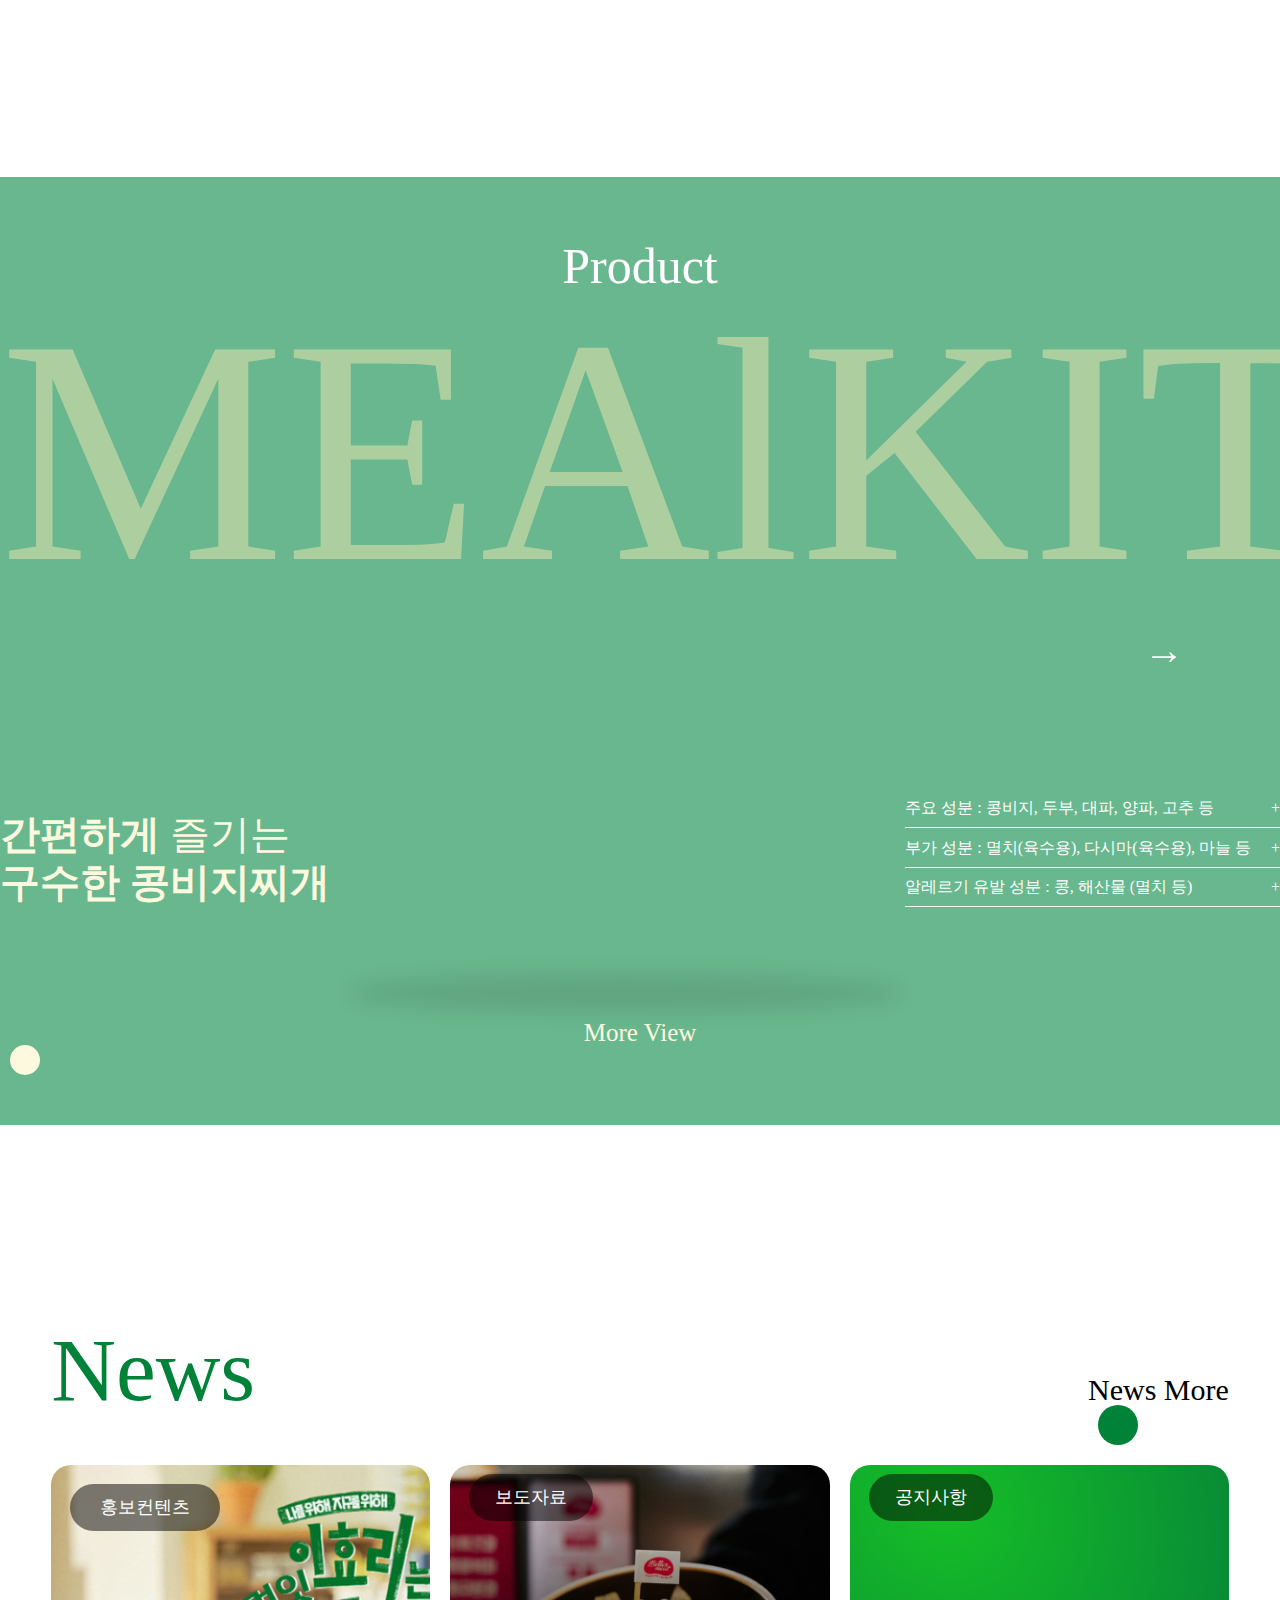
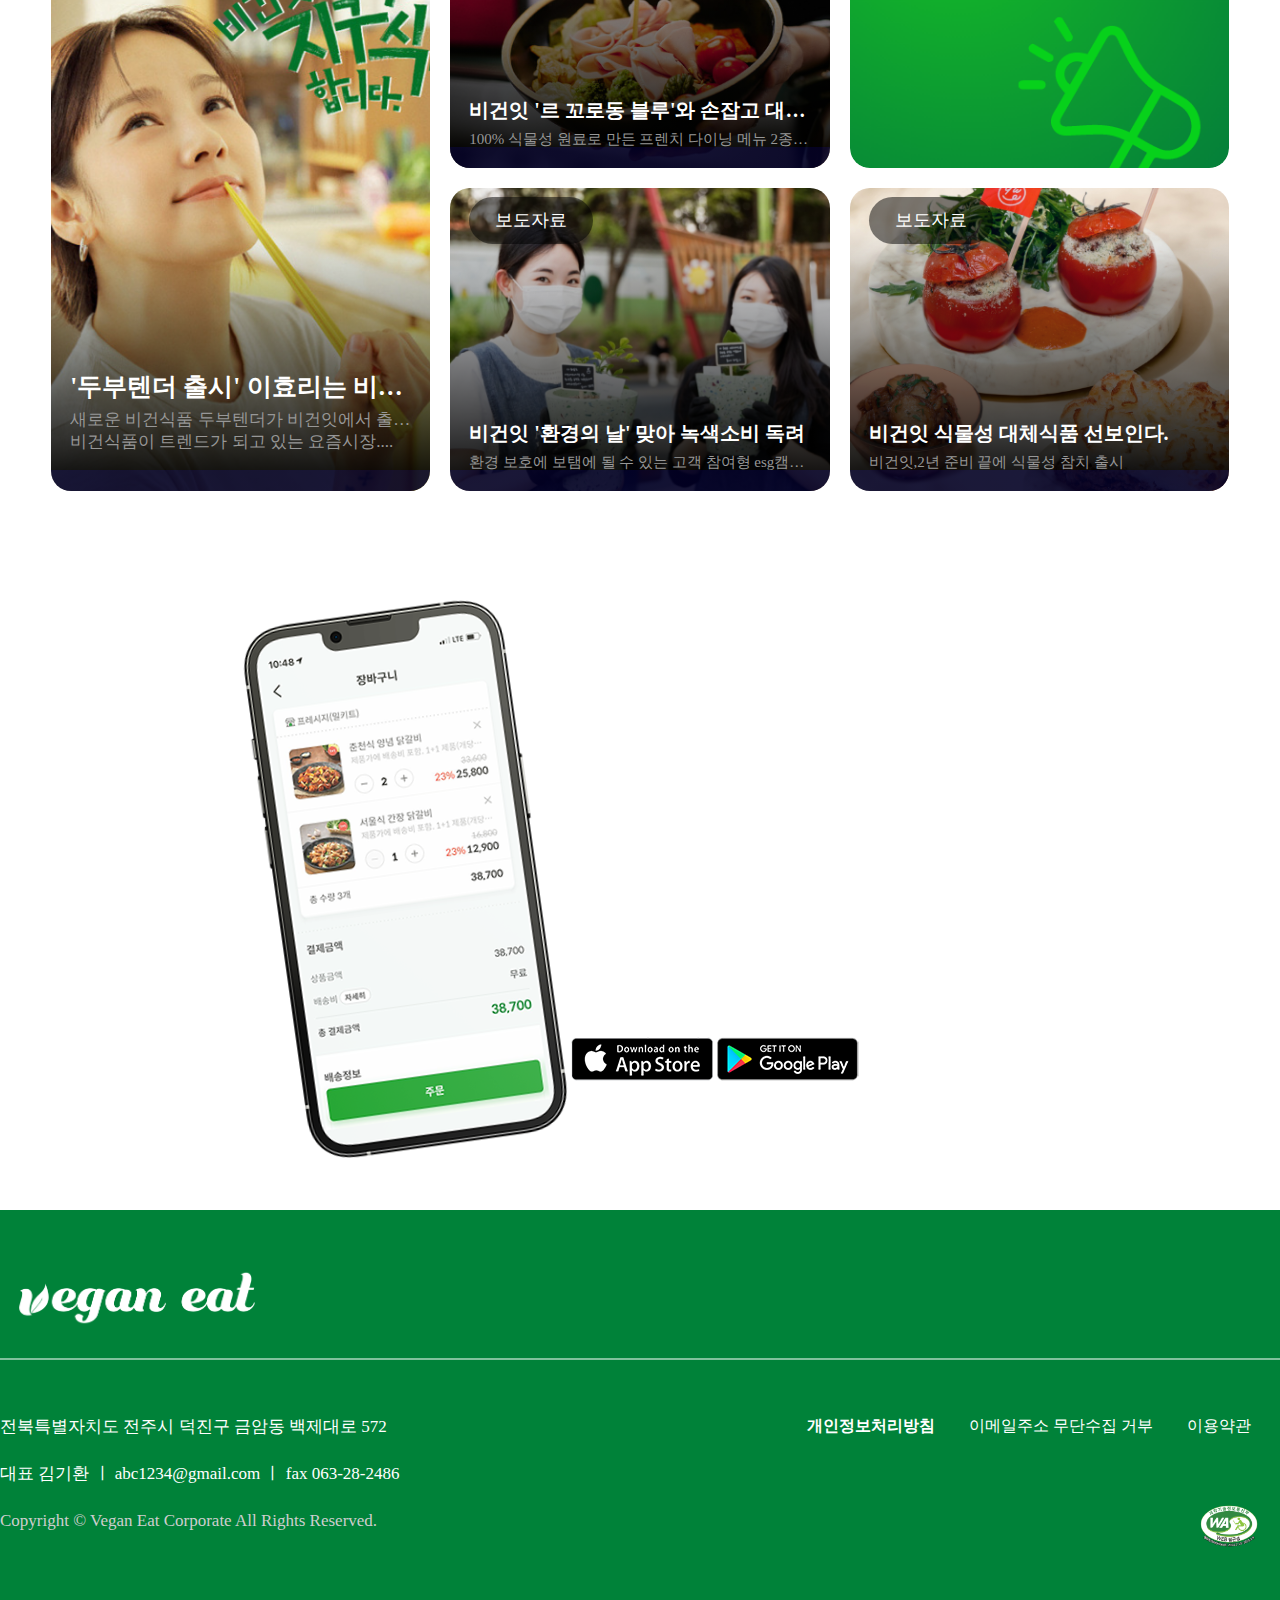
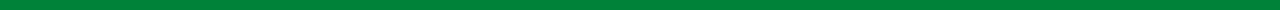
==== commit b5426462: "Add files via upload" ====
--- a/index.html
+++ b/index.html
@@ -12,11 +12,14 @@
     <!--css  연결-->
     <link rel="stylesheet" href="css/reset.css">
     <link rel="stylesheet" href="css/style.css">
-    <link rel="stylesheet" href="css/style 01.css">
 
     <!--swiper 연결-->
     <link rel="stylesheet" href="https://cdn.jsdelivr.net/npm/swiper@11/swiper-bundle.min.css"/>
     <script src="https://cdn.jsdelivr.net/npm/swiper@11/swiper-bundle.min.js"></script>
+    
+    <script src="https://cdn.jsdelivr.net/npm/gsap@3.12.5/dist/gsap.min.js"></script>
+
+    <script src="https://cdn.jsdelivr.net/npm/gsap@3.12.5/dist/ScrollTrigger.min.js"></script>
 
     <script src="js/SmoothScroll.js"></script>
     <!--script 연결-->
@@ -26,7 +29,7 @@
     <header>
         <div class="inner">
             <div id="logo">
-                <h1><a href=""></a><img src="image/logo.png" alt="비건잇로고"></a></h1>
+                <h1><a href="index.html"><img src="image/logo.png" alt="비건잇로고"></a></h1>
             </div><!--end logo-->
             <div id="menu">
                 <ul>
@@ -69,13 +72,68 @@
                     <ul>
                         <li><a href="#">KR<i class="xi-caret-down-min"></i></a><!--[추가] 닫는 a태그 수정-->
                             <div class="sub"><a href="#">EN</a></div>
-                            <div class="sub"><a href="#">f</a></div>
+                            <div class="sub"><a href="#">JP</a></div>
                         </li>
-                        <li class="buger"><a href="#"><i class="xi-bars"></i></a></li>
+                        <li class="buger side_btn"><a><i class="xi-bars"></i></a></li>
                     </ul>
             </div><!--end util-->
         </div><!--end inner-->
     </header>
+    <aside id="side_menu">  
+        <div id="side_con">
+            <div id="side_about">
+                <ul>
+                    <p>ABOUT US</p>
+                    <li><a href="#">비건잇 소개
+                        <span class="xi-angle-right-min min"></span>
+                    </a></li>
+                    <li><a href="#">브랜드 스토리
+                        <span class="xi-angle-right-min min"></span>
+                    </a></li>
+                </ul>     
+            </div><!--end:side_about-->
+
+            <div id="side_product">
+                <ul>
+                    <p>PRODUCT</p>
+                    <li><a href="#">밀키트
+                        <span class="xi-angle-right-min min"></span>
+                    </a></li>
+                    <li><a href="#">샐러드
+                        <span class="xi-angle-right-min min"></span>
+                    </a></li>
+                    <li><a href="#">간편조리식품
+                        <span class="xi-angle-right-min min"></span>
+                    </a></li>
+                </ul>     
+            </div><!--end:side_product-->
+
+            <div id="side_community" >
+                <ul>
+                    <p>COMMUNITY</p>
+                    <li><a href="#">고객의 소리
+                        <span class="xi-angle-right-min min"></span>
+                    </a></li>
+                    <li><a href="#">자주 묻는 질문
+                        <span class="xi-angle-right-min min"></span>
+                    </a></li>
+                </ul>     
+            </div><!--end:side_community-->
+
+            <div id="side_news">
+                <ul>
+                    <p>NEWS</p>
+                    <li><a href="#">보도자료
+                        <span class="xi-angle-right-min min"></span>
+                    </a></li>
+                    <li><a href="#">공지사항
+                        <span class="xi-angle-right-min min"></span>
+                    </a></li>
+                </ul>     
+            </div><!--end:side_news-->
+        </div><!--end:side_con-->
+    </aside><!--end:side_menu-->
+
     <main>
         <section id="main_view">
             <div id="main_text">
@@ -84,10 +142,16 @@
             <div id="main_image" class="swiper">
                 <ul class="swiper-wrapper">
                     <li class="swiper-slide"><img src="image/main_sj01.png" alt="싱싱샐러드"></li>
-                    <li class="swiper-slide"><img src="image/product_mandu.png" alt="비건만두"></li>
-                    <li class="swiper-slide"><img src="image/product_rice.png" alt="비건볶음밥"></li>
+                    <li class="swiper-slide"><img src="image/main_ham.png" alt="비건햄버거"></li>
+                    <li class="swiper-slide"><img src="image/main_pasta.png" alt="비건볶음밥"></li>
                 </ul>
+            
+
             </div><!--end main_image-->
+            <section id="main_slide_bt">
+                <div class="main_pager"></div>
+                <div class="main_next">→</div>
+            </section><!--main_slide_bt-->
             <div id="slogan">
                 <ul>
                     <li class="s1"><a href="#"># Vegan</a></li>
@@ -97,20 +161,26 @@
                 </ul>
             </div><!--end slogan-->
             <div id="s_t">
-
+                
             </div><!--end s_t-->
         </section><!--end main_view-->
+        <section id="gotoTop">
+            <p class="top_btn"><a href="#news">↑<br/>
+                TOP</a>
+            </p>
+        </section>
+
         <div id="brand_story">
             <div class="bg_line_box">
-                <svg class="bg_line hidden-xs" width="2000" height="4000" viewBox="0 0 2000 4000" fill="none" xmlns="http://www.w3.org/2000/svg"
+                <svg class="bg_line hidden-xs"  viewBox="0 0 2000 4500" fill="none" xmlns="http://www.w3.org/2000/svg"
                 preserveAspectRatio='xMidYMin meet'>
-               <path class="st0" d="M1623.03,3852.25c86.1-55.54,170.39-129.28,229.73-213.33c46.71-66.13,93.88-172.03,67.79-254.88
-                    c-25-79.4-108.61-125.72-178.81-158.16c-167.71-77.46-344.87-132.56-524.3-175.44c-148.23-35.4-356.32-37.72-462.2-163.71
-                    c-70.5-83.87-70.14-296.38,80.07-284.11c119.13,9.72,150.74,306.33-240.7,323.36s-267.44-389,80.24-549.46
-                    c347.67-160.46,1018.69-230.98,1135.4-432.77c62.9-108.76,56.8-232.54-9.88-336.18c-88.49-137.55-220.57-242.45-352.84-335.52
-                    c-145.05-102.06-307.87-174.13-474.63-232.96c-133.31-47.03-303.57-74.54-410.48-172.91c-99.63-91.69-148.77-216.75-142.85-352.02
-                    C434.14,181.06,47.57,110.56,47.57,110.56"
-                        stroke="#7DB996" stroke-width="60" stroke-linecap="round"/>    
+                <path class="st0" d="M1623.03,3852.25c86.1-55.54,170.39-129.28,229.73-213.33c46.71-66.13,93.88-172.03,67.79-254.88
+                c-25-79.4-108.61-125.72-178.81-158.16c-167.71-77.46-344.87-132.56-524.3-175.44c-148.23-35.4-356.32-37.72-462.2-163.71
+                c-70.5-83.87-70.14-296.38,80.07-284.11c119.13,9.72,150.74,306.33-240.7,323.36s-267.44-389,80.24-549.46
+                c347.67-160.46,1018.69-230.98,1135.4-432.77c62.9-108.76,56.8-232.54-9.88-336.18c-88.49-137.55-220.57-242.45-352.84-335.52
+                c-145.05-102.06-307.87-174.13-474.63-232.96c-133.31-47.03-303.57-74.54-410.48-172.91c-99.63-91.69-148.77-216.75-142.85-352.02
+                C434.14,181.06,47.57,110.56,47.57,110.56"
+                    stroke="#7DB996" stroke-width="60" stroke-linecap="round"/>     
 
                 </svg>
             </div>
@@ -119,40 +189,46 @@
                 <h3>Brand Story</h3>
                 <ol id="b_start">
                     <li>
-                        <section class="item clearfix">
+                        <section id="brand_story_01" class="item clearfix">
                             <p class="img"><img src="image/bs_img01.png" alt="우리의 시작 이미지"></p>
                             <div class="text">
                             <p class="bt">우리의 시작</p>
-                            <h2>자연과 인간, 동물이 함께 조화롭게 살아가는 세상</h2>
-                            <p>Vegan Eat은 바쁜 일상 속에서 건강하고 윤리적인 식사를 추구하는<br/>
-                                모든 이들에게 영감을 주기 위해 시작되었습니다.</p>
+                            <h2>자연과 인간, 동물이 함께 조화롭게 <span>살아가는 세상</span></h2>
+                            <p>Vegan Eat은 바쁜 일상 속에서 건강하고<span> 윤리적인 식사를 추구하는</span><br/>
+                               <span> 모든 이들에게 영감을 주기 위해 시작되었습니다.</span></p>
+                        
                             </div>
                         </section>
                     </li>
                     <li>
-                        <section class="item clearfix">
+                        <section id="brand_story_02" class="item clearfix">
                             <p class="img"><img src="image/bs_img02.png" alt="우리의 철학 이미지"></p>
                             <div class="text">
                             <p class="bt">우리의 철학</p>
                             <h2>식물성 재료의 무한한 가능성</h2>
                             <p>우리가 선택하는 식사가 지구에 미치는 영향을 생각하며<br/>
                                 지속 가능한 방식으로 재배된 원료만을 사용합니다.</p>
+                            <span>우리가 선택하는 식사가 지구에 미치는 영향을 생각하며<br/>
+                                지속 가능한 방식으로 재배된 원료만을 사용합니다.</span>
                             </div>
                         </section>
                     </li>
                     <li>
-                        <section class="item clearfix">
+                        <section id="brand_story_03" class="item clearfix">
                             <p class="img"><img src="image/bs_img03.png" alt="우리의 미래 이미지"></p>
                             <div class="text">
                             <p class="bt">우리의 미래</p>
                             <h2>함께하는 비건 라이프스타일</h2>
                             <p>우리의 식탁에 건강과 행복을 더하고, 같은 가치를 공유하는 사람들과의<br/>
-                                커뮤니티를 통해 비건 라이프스타일을 함께 실천합니다</p>
+                                커뮤니티를 통해 비건 라이프스타일을 함께 실천합니다.</p>
+                            <span>우리의 식탁에 건강과 행복을 더하고,<br/>
+                                같은 가치를 공유하는 사람들과의<br/>
+                                커뮤니티를 통해 비건 라이프스타일을 함께 실천합니다.</span>
                             </div>
                         </section>
                     </li>
                     <li>
-                        <section class="item clearfix">
+                        <section id="brand_story_04" class="item clearfix">
                             <p class="img"><img src="image/bs_img04.png" alt="우리의 제품 이미지"></p>
                             <div class="text">
                             <p class="bt">우리의 제품</p>
@@ -160,27 +236,76 @@
                             <p>풍미 가득한 밀키트는 고기 대체 식품의 새로운 기준을 제시합니다.<br/>
                                 매 끼니를 즐겁게 만들고,<br/>
                                 건강한 식습관을 제안하는 것이 우리의 목표입니다.</p>
+                            <span>풍미 가득한 밀키트는<br/>
+                                고기 대체 식품의 새로운 기준을 제시합니다.<br/>
+                                매 끼니를 즐겁게 만들고,<br/>
+                                건강한 식습관을 제안하는 것이 우리의 목표입니다.
+                            </span>
                             </div>
                         </section>
                     </li>
                 </ol><!--end b_start-->
             </div>
         </div><!--end brand story-->
+       
         <section id="product_slider">
             <div class="swiper-wrapper">
+
+
+                <!--상품 1번-->
                 <div class="swiper-slide product01">    
                     <div class="inner">
                         <h1 class="product_title">Product</h1>                              
                         <div class="product_box">
-                            <h3 class="item_title">PASTA</h3>
+                            <h3 class="item_title">MEAlKIT</h3>
+                            <div class="main_product bean">
+                                <p><img src="image/pasta_kit.png" alt=""></p>
+                            </div><!--end:main_product-->           
+                            <div class="product_bg">
+                                <ul>
+                                    <li class="tomato f"><img src="image/spoon.png" alt=""></li>
+                                    <li class="tomato s"><img src="image/dubu.png" alt=""></li>
+                                    <li class="tomato t"><img src="image/yangpa.png" alt=""></li>
+                                    <li class="pasta"><img src="image/product_bean_bg.png" alt=""></li>       
+                                </ul>
+                            </div><!--end:product_bg-->
+                        </div><!--end:product_box-->
+                        <div class="product_sogae">
+                            <p>간편하게 <em>즐기는</em><br/>
+                            구수한 콩비지찌개</p>
+                        </div><!--end:product_sogae-->            
+                        <div class="info clearfix">
+                            <ul>
+                                <li>주요 성분 : 콩비지, 두부, 대파, 양파, 고추 등
+                                    <a href="#">+</a></li> 
+                                <li>부가 성분 : 멸치(육수용), 다시마(육수용), 마늘 등
+                                    <a href="#">+</a></li> 
+                                <li>알레르기 유발 성분 : 콩, 해산물 (멸치 등)
+                                    <a href="#">+</a></li> 
+                            </ul>
+                        </div><!--end:info-->            
+                        <div class="news_btn">
+                            <a href="#"><span>More View</span>
+                            <p class="xi-angle-right"></p></a>
+                        </div><!--end:news_btn-->            
+                    </div><!--end:inner-->
+                </div><!--end:swiper-slide--> 
+
+
+                <!--상품 2번-->
+                <div class="swiper-slide product02">    
+                    <div class="inner">
+                        <h1 class="product_title">Product</h1>                              
+                        <div class="product_box">
+                            <h3 class="item_title pink">PASTA</h3>
                             <div class="main_product">
                                 <p><img src="image/product_pasta.png" alt=""></p>
                             </div><!--end:main_product-->           
                             <div class="product_bg">
                                 <ul>
-                                    <li class="tomato f"><img src="image/tomato.png" alt=""></li>
-                                    <li class="tomato s"><img src="image/tomato_m.png" alt=""></li>
-                                    <li class="tomato t"><img src="image/tomato_s.png" alt=""></li>
+                                    <li class="tomato f ss"><img src="image/tomato.png" alt=""></li>
+                                    <li class="tomato s mm"><img src="image/basil.png" alt=""></li>
+                                    <li class="tomato t ee"><img src="image/tomato_s.png" alt=""></li>
                                     <li class="pasta"><img src="image/product_pasta_bg.png" alt=""></li>       
                                 </ul>
                             </div><!--end:product_bg-->
@@ -191,89 +316,54 @@
                         </div><!--end:product_sogae-->            
                         <div class="info clearfix">
                             <ul>
-                                <li>주요 성분 : 토마토소스, 올리브유, 마늘, 양파, 통말 파스타
-                                    <a href="#">+</a></li> 
-                                <li>부가 성분 : 바질, 오레가노, 소금
-                                    <a href="#">+</a></li> 
-                                <li>알레르기 유발 성분 : 글루텐 (통밀 사용)
+                                <li>주요 성분 : 토마토소스, 마늘, 양파, 통밀 파스타 등
+                                    <a href="#">+</a></li> 
+                                <li>부가 성분 : 바질, 오레가노, 소금 등
+                                    <a href="#">+</a></li> 
+                                <li>알레르기 유발 성분 : 글루텐 (통밀 사용) 등
                                     <a href="#">+</a></li> 
                             </ul>
                         </div><!--end:info-->            
-                        <div class="news_btn">
+                        <div class="news_btn product_pasta_btn">
                             <a href="#"><span>More View</span>
                             <p class="xi-angle-right"></p></a>
                         </div><!--end:news_btn-->            
                     </div><!--end:inner-->
-                </div><!--end:swiper-slide--> 
-                <div class="swiper-slide product02">    
-                    <div class="inner">
-                        <h1 class="product_title">Product</h1>                              
-                        <div class="product_box">
-                            <h3 class="item_title">PASTA</h3>
-                            <div class="main_product">
-                                <p><img src="image/product_pasta.png" alt=""></p>
-                            </div><!--end:main_product-->           
-                            <div class="product_bg">
-                                <ul>
-                                    <li class="tomato f"><img src="image/tomato.png" alt=""></li>
-                                    <li class="tomato s"><img src="image/tomato_m.png" alt=""></li>
-                                    <li class="tomato t"><img src="image/tomato_s.png" alt=""></li>
-                                    <li class="pasta"><img src="image/product_pasta_bg.png" alt=""></li>       
-                                </ul>
-                            </div><!--end:product_bg-->
-                        </div><!--end:product_box-->
-                        <div class="product_sogae">
-                            <p>건강한 재료<em>로 즐기는</em><br/>
-                            이탈리아의 풍미</p>
-                        </div><!--end:product_sogae-->            
-                        <div class="info clearfix">
-                            <ul>
-                                <li>주요 성분 : 토마토소스, 올리브유, 마늘, 양파, 통말 파스타
-                                    <a href="#">+</a></li> 
-                                <li>부가 성분 : 바질, 오레가노, 소금
-                                    <a href="#">+</a></li> 
-                                <li>알레르기 유발 성분 : 글루텐 (통밀 사용)
-                                    <a href="#">+</a></li> 
-                            </ul>
-                        </div><!--end:info-->            
-                        <div class="news_btn">
-                            <a href="#"><span>More View</span>
-                            <p class="xi-angle-right"></p></a>
-                        </div><!--end:news_btn-->            
-                    </div><!--end:inner-->
-                </div><!--end:swiper-slide--> 
+                </div><!--end:swiper-slide-->
+                
+                <!--상품 3번-->
                 <div class="swiper-slide product03">    
                     <div class="inner">
                         <h1 class="product_title">Product</h1>                              
                         <div class="product_box">
-                            <h3 class="item_title">PASTA</h3>
-                            <div class="main_product">
-                                <p><img src="image/product_pasta.png" alt=""></p>
+                            <h3 class="item_title yellow">RICE</h3>
+                            <div class="main_product man">
+                                <p><img src="image/product_ricee.png" alt=""></p>
                             </div><!--end:main_product-->           
                             <div class="product_bg">
                                 <ul>
-                                    <li class="tomato f"><img src="image/tomato.png" alt=""></li>
-                                    <li class="tomato s"><img src="image/tomato_m.png" alt=""></li>
-                                    <li class="tomato t"><img src="image/tomato_s.png" alt=""></li>
-                                    <li class="pasta"><img src="image/product_pasta_bg.png" alt=""></li>       
+                                    <li class="tomato f rice_spoon"><img src="image/spoon.png" alt=""></li>
+                                    <li class="tomato s salmon"><img src="image/salmon.png" alt=""></li>
+                                    <li class="tomato t carrot"><img src="image/carrot.png" alt=""></li>
+                                    <li class="pasta"><img src="image/rice.png" alt=""></li>       
                                 </ul>
                             </div><!--end:product_bg-->
                         </div><!--end:product_box-->
-                        <div class="product_sogae">
-                            <p>건강한 재료<em>로 즐기는</em><br/>
-                            이탈리아의 풍미</p>
+                        <div class="product_sogae" style="color:#008239;">
+                            <p>식물성 연어로<em> 즐기는<br/>
+                            특별한</em> 볶음밥</p>
                         </div><!--end:product_sogae-->            
                         <div class="info clearfix">
-                            <ul>
-                                <li>주요 성분 : 토마토소스, 올리브유, 마늘, 양파, 통말 파스타
-                                    <a href="#">+</a></li> 
-                                <li>부가 성분 : 바질, 오레가노, 소금
-                                    <a href="#">+</a></li> 
-                                <li>알레르기 유발 성분 : 글루텐 (통밀 사용)
+                            <ul class="info_color">
+                                <li >주요 성분 : 토푸(연어 대체), 현미, 당근, 양파, 마늘 등
+                                    <a href="#">+</a></li> 
+                                <li>부가 성분 : 간장, 참기름, 소금, 고춧가루 등
+                                    <a href="#">+</a></li> 
+                                <li>알레르기 유발 성분 : 대두 (토푸 사용), 글루텐 등
                                     <a href="#">+</a></li> 
                             </ul>
                         </div><!--end:info-->            
-                        <div class="news_btn">
+                        <div class="news_btn product_rice_btn">
                             <a href="#"><span>More View</span>
                             <p class="xi-angle-right"></p></a>
                         </div><!--end:news_btn-->            
@@ -282,78 +372,64 @@
             </div><!--end:swiper-wrapper-->   
             <div class="pager"></div>
 
-            <div class="swiper-button-prev"></div>
-            <div class="swiper-button-next"></div>
+            <div class="swiper-button-next next">→</div>
 
         </section><!--end:product-->
-            <section id="news">
-                <div class="inner">
-                    <div class="news_title clearfix">
-                        <h1>News</h1>
-                        <div class="news_btn"><a href="#">
-                            <span>News More</span>
-                            <p class="xi-angle-right"></p></a>
-                        </div><!--end:news_btn-->
-                    </div><!--end:news_title-->
-                    <div class="news_box clearfix">
-                        <ul>
-                            <div>
-                                <li class="hyoree_box"><a href="#">
-                                        <img src="image/news_img01.png" alt="">
-                                        <span>홍보컨텐츠</span>
-                                        <dl>
-                                            <dt>'두부텐더 출시' 이효리는 비건잇 합니다.</dt>
-                                            <dd>새로운 비건식품 두부텐더가 비건잇에서 출시 되었다.<br/>
-                                                비건식품이 트렌드가 되고 있는 요즘시장....</dd>
-                                        </dl>
-                                </a></li>
-                            </div>
-                            <div class="hidden">
-                                <li class="second_box"><a href="#">
-                                    <img src="image/news_img02.png" alt="">
-                                    <span>보도자료</span>                
-                                    <dl>
-                                        <dt>비건잇 '르 꼬로동 블루'와 손잡고 대안식 출시</dt>
-                                        <dd>100% 식물성 원료로 만든 프렌치 다이닝 메뉴 2종 개발</dd>
-                                    </dl>
-                                </a></li>
-                            </div>
-                            <div class="hidden">
-                               <li class="notice"><a href="3">
-                                    <img src="image/news_img04.png" alt="">
-                                    <span>공지사항</span>
-                                </a></li>
-                            </div>
-                            <div class="hidden">
-                                <li class="ok_box"><a href="#">
-                                    <span>보도자료</span>
-                                    <img src="image/news_img03.png" alt="">
-                                                    
-                                    <dl>
-                                        <dt>비건잇 '환경의 날' 맞아 녹색소비 독려</dt>
-                                        <dd>환경 보호에 보탬에 될 수 있는 고객 참여형 esg캠페인 전개</dd>
-                                    </dl>
-                                </a></li>
-                            </div>
-                            <div class="hidden">
-                              <li class="last_box"><a href="#">
-                                <span>보도자료</span>
-                                <img src="image/news_img05.png" alt="">               
-                                    <dl>
-                                        <dt>비건잇 식물성 대체식품 선보인다.</dt>
-                                        <dd>비건잇,2년 준비 끝에 식물성 참치 출시</dd>
-                                    </dl>
-                               </a></li>
-                            </div>
-                        </ul>
-                    </div><!--news_box-->
-                </div><!--end:inner-->
-            </section>
-            <section class="top">
-                <p class="top_btn"><a href="#news">↑<br/>
-                    TOP</a>
-                </p>
-            </section>
+
+        <section id="news">
+            <div class="inner">
+                <div class="news_title clearfix">
+                    <h1>News</h1>
+                    <div class="news_btn"><a href="#">
+                        <span>News More</span>
+                        <p class="xi-angle-right"></p></a>
+                    </div><!--end:news_btn-->
+                </div><!--end:news_title-->
+                <div class="news_box">
+                    <ul>
+                        <li class="hyoree_box"><a href="#">
+                            <img src="image/news_img01.png" alt="">
+                            <span>홍보컨텐츠</span>
+                            <dl>
+                                <dt>'두부텐더 출시' 이효리는 비건잇 합니다.</dt>
+                                <dd>새로운 비건식품 두부텐더가 비건잇에서 출시 되었다.<br/>
+                                    비건식품이 트렌드가 되고 있는 요즘시장....</dd>
+                            </dl>
+                        </a></li>                           
+                        <li class="second_box"><a href="#">
+                            <img src="image/news_img02.png" alt="">
+                            <span>보도자료</span>                
+                            <dl>
+                                <dt>비건잇 '르 꼬로동 블루'와 손잡고 대안식 출시</dt>
+                                <dd>100% 식물성 원료로 만든 프렌치 다이닝 메뉴 2종 개발</dd>
+                            </dl>
+                        </a></li>                           
+                        <li class="notice"><a href="3">
+                            <img src="image/news_img04.png" alt="">
+                            <span>공지사항</span>
+                        </a></li>                           
+                        <li class="ok_box"><a href="#">
+                            <span>보도자료</span>
+                            <img src="image/news_img03.png" alt="">                                                    
+                            <dl>
+                                <dt>비건잇 '환경의 날' 맞아 녹색소비 독려</dt>
+                                <dd>환경 보호에 보탬에 될 수 있는 고객 참여형 esg캠페인 전개</dd>
+                            </dl>
+                        </a></li>                          
+                        <li class="last_box"><a href="#">
+                            <span>보도자료</span>
+                            <img src="image/news_img05.png" alt="">               
+                            <dl>
+                                <dt>비건잇 식물성 대체식품 선보인다.</dt>
+                                <dd>비건잇,2년 준비 끝에 식물성 참치 출시</dd>
+                            </dl>
+                        </a></li>                       
+                    </ul>
+                </div><!--news_box-->
+            </div><!--end:inner-->
+        </section>
+        
+            
             <section id="mobile">
                 <div class="img"></div><!--end:img-->
                 <div class="inner clearfix">
@@ -364,7 +440,6 @@
                         <ul>
                             <li><a href="#"><img src="image/mobile_app01.png" alt=""></a></li>
                             <li><a href="#"><img src="image/mobile_app02.png" alt=""></a></li>
-                            <li><a href="#"></a></li>
                         </ul>
                     </div><!--end:app_box-->
                 </div><!--end:inner-->
--- a/css/style.css
+++ b/css/style.css
@@ -36,17 +36,29 @@
 }
 header .inner #menu .sub {
   position: absolute;
-  display: none;
+  top: 50px;
+  z-index: 99;
+  transition: all 0.4s ease;
+  height: 0;
+  visibility: hidden;
+  overflow: hidden;
 }
 header .inner #menu .sub ul {
-  margin-top: 20%;
+  padding-top: 10px;
   white-space: nowrap;
 }
 header .inner #menu .sub li {
-  margin-top: 20%;
-}
-header .inner #menu .sub:hover {
-  display: block;
+  margin-top: 20px;
+}
+header .inner #menu .sub li a {
+  color: gray;
+}
+header .inner #menu .sub li a:hover {
+  color: #008239;
+}
+header .inner #menu:hover .sub {
+  height: 200px;
+  visibility: visible;
 }
 header .inner #menu::after {
   content: "";
@@ -108,6 +120,49 @@
   color: #fff;
 }
 
+#side_menu {
+  transition: all 0.4s ease-in-out;
+  position: fixed;
+  width: 400px;
+  height: 100%;
+  background: #fff;
+  border-left: 1px solid #eee;
+  right: 0;
+  top: 0;
+  z-index: 99;
+  transform: translateX(100%);
+  visibility: hidden;
+}
+#side_menu #side_con {
+  padding-top: 35%;
+  margin-left: 8%;
+}
+#side_menu p {
+  color: #008239;
+  font-weight: bold;
+  font-size: 24px;
+  margin: 14% 0 5% 3%;
+}
+#side_menu li {
+  padding: 8px 0;
+  margin-left: 3%;
+}
+#side_menu li a {
+  color: gray;
+  font-weight: bold;
+}
+#side_menu li a:hover {
+  color: #008239;
+}
+#side_menu .min {
+  float: right;
+  margin-right: 8%;
+}
+#side_menu.active {
+  visibility: visible;
+  transform: translateX(0);
+}
+
 @keyframes main_text {
   to {
     transform: translateX(-50%);
@@ -151,6 +206,7 @@
 }
 #main_view #main_image .swiper-slide img {
   height: 625px;
+  opacity: 0;
 }
 #main_view #main_image .swiper-slide.swiper-slide-next img {
   opacity: 0;
@@ -166,6 +222,51 @@
   opacity: 1;
   transform: translateX(0px);
   transition: all 0.4s;
+}
+#main_view #main_slide_bt {
+  position: absolute;
+  bottom: 70px;
+  left: 140px;
+  z-index: 400;
+  width: 90px;
+  display: flex;
+  align-items: center;
+  justify-content: space-between;
+}
+#main_view #main_slide_bt .main_pager {
+  height: auto;
+  font-family: "Pretendard-Bold";
+  color: #000;
+  font-size: 0;
+  width: 40px;
+  text-align: center;
+}
+#main_view #main_slide_bt .main_pager span {
+  font-size: 18px;
+  display: block;
+  padding: 5px 0;
+}
+#main_view #main_slide_bt .main_pager .swiper-pagination-current {
+  border-bottom: 2px solid #000;
+}
+#main_view #main_slide_bt .main_pager .swiper-pagination-total {
+  color: #000;
+  opacity: 0.4;
+  font-weight: normal;
+}
+#main_view #main_slide_bt .main_pager span::before {
+  content: counter(title) "";
+  font-family: "Pretendard";
+}
+#main_view #main_slide_bt .main_next {
+  color: #000;
+  font-size: 40px;
+}
+#main_view #main_slide_bt .main_prev::after {
+  display: none;
+}
+#main_view #main_slide_bt .main_next::after {
+  display: none;
 }
 #main_view #slogan {
   position: absolute;
@@ -216,46 +317,62 @@
 
 #brand_story {
   position: relative;
+  max-width: 1920px;
+  margin: 0 auto;
+  overflow: hidden;
 }
 #brand_story .inner {
   max-width: 1640px;
   width: 85.4%;
   margin: 0 auto;
+  padding-top: 8%;
+  padding-bottom: 10%;
+  word-break: keep-all;
+}
+#brand_story span {
+  display: inline-block;
 }
 #brand_story .bg_line_box {
   position: absolute;
   width: 100%;
   height: 100%;
   z-index: -1;
-  overflow: hidden;
+  left: 0;
+  top: 0;
 }
 #brand_story .bg_line_box .bg_line {
-  width: 87%;
-  position: absolute;
-  aspect-ratio: 2/4;
+  max-width: 1900px;
+  width: 110%;
+  position: absolute;
   left: 50%;
-  top: -10%;
+  top: 100px;
   transform: translateX(-50%);
+  margin-left: -50px;
 }
 #brand_story .brand_bg {
   width: 714px;
   height: 649px;
   position: absolute;
-  top: -150px;
+  top: 0px;
   right: 100px;
   background: url("../image/bs_backimg.png") no-repeat;
 }
 #brand_story h3 {
   font-size: 5.2vw;
-  font-family: Pretendard-Bold;
+  font-family: "Pretendard-Bold";
   color: #008239;
   margin-left: 8.3%;
-  margin-top: 13%;
   margin-bottom: 13%;
 }
 #brand_story #b_start {
   margin: 0 8.3%;
 }
+#brand_story #b_start li {
+  margin-bottom: 12.5%;
+}
+#brand_story #b_start li:last-child {
+  margin-bottom: 0 !important;
+}
 #brand_story #b_start li:nth-child(odd) .img {
   float: left;
 }
@@ -267,6 +384,16 @@
 }
 #brand_story #b_start li:nth-child(even) .text {
   padding-right: 42%;
+}
+#brand_story #b_start .item {
+  position: relative;
+  transform: translateY(100px);
+  opacity: 0;
+  transition: all 0.4s ease-in-out;
+}
+#brand_story #b_start .item.active {
+  transform: translateY(0);
+  opacity: 1;
 }
 #brand_story #b_start .item .img {
   width: 41.9%;
@@ -291,10 +418,1336 @@
 #brand_story #b_start .item h2 {
   font-size: 38px;
   font-family: Pretendard-Bold;
-  margin: 27px 0 47px;
+  margin: 4% 0 6%;
+  line-height: 1.4;
 }
 #brand_story #b_start .item p {
   font-size: 25px;
   font-weight: 300;
+  line-height: 1.6;
+}
+
+#product_slider {
+  margin-bottom: 15%;
+  position: relative;
+  overflow: hidden;
+}
+#product_slider .swiper-wrapper {
+  display: flex;
+}
+#product_slider .product01 {
+  background: #69B78E;
+}
+#product_slider .product02 {
+  background: #F2BEA0;
+}
+#product_slider .product03 {
+  background: #ffd483;
+}
+#product_slider .swiper-slide {
+  flex-shrink: 0;
+}
+#product_slider .inner {
+  margin: 0 auto;
+  padding-bottom: 50px;
+  max-width: 1400px;
+  position: relative;
+  display: block;
+}
+#product_slider .product_title {
+  text-align: center;
+  font-family: "Pretendard-Black";
+  font-size: 50px;
+  padding-top: 5%;
+}
+#product_slider .product01 .product_title {
+  color: #FFF;
+}
+#product_slider .product02 .product_title {
+  color: #FFF;
+}
+#product_slider .product03 .product_title {
+  color: #FFF;
+}
+#product_slider .product_box {
+  width: 100%;
+}
+#product_slider .product_box .item_title {
+  font-size: 320px;
+  color: #CBD9A9;
+  text-align: center;
+  z-index: 20;
+  font-family: "Pretendard-Black";
+  opacity: 0.7;
+}
+#product_slider .product_box .item_title.pink {
+  color: #FF8843;
+}
+#product_slider .product_box .item_title.yellow {
+  color: #FFE0A7;
+}
+#product_slider .product_box .main_product img {
+  width: 589px;
+  transform: rotate(15deg);
+  position: absolute;
+  top: 34%;
+  left: 30%;
+  z-index: 21;
+  animation: move 0.7s ease-in 0s infinite alternate;
+}
+#product_slider .product_box .bean img {
+  transform: rotate(-15deg);
+}
+#product_slider .product_box .man img {
+  width: 747px;
+  top: 30%;
+  left: 22%;
+  transform: rotate(-3deg);
+}
+#product_slider .product_box .main_product::after {
+  content: "";
+  display: block;
+  width: 550px;
+  height: 38px;
+  background: rgba(10, 10, 10, 0.1);
+  border-radius: 85%;
+  position: absolute;
+  bottom: 12%;
+  left: 50%;
+  margin-left: -290px;
+  filter: blur(10px);
+}
+#product_slider .product_bg .tomato {
+  z-index: 10;
+  opacity: 0.7;
+  animation: rotate 2.5s ease-in 0s infinite alternate;
+}
+#product_slider .product_bg .f {
+  top: 30%;
+  left: -8%;
+  position: absolute;
+  transform: rotate(60deg);
+  opacity: 1;
+  animation: move 1s ease-in 0s infinite alternate;
+}
+#product_slider .product_bg .f.ss {
+  left: 0;
+  transform: rotate(40deg);
+}
+#product_slider .product_bg .f.rice_spoon {
+  left: 5%;
+  top: 18%;
+  transform: rotate(60deg);
+}
+#product_slider .product_bg .s {
+  top: 30%;
+  right: 12%;
+  position: absolute;
+  transform: rotate(0deg);
+  z-index: 19;
+  opacity: 1;
+  animation: move 0.5s ease-in 0s infinite alternate;
+}
+#product_slider .product_bg .s.mm {
+  top: 32%;
+}
+#product_slider .product_bg .s.salmon {
+  transform: rotate(30deg);
+}
+#product_slider .product_bg .t {
+  top: 20%;
+  right: 3%;
+  position: absolute;
+  opacity: 1;
+  z-index: -1;
+  animation: move 0.6s ease-in 0s infinite alternate;
+}
+#product_slider .product_bg .t.ee {
+  transform: rotate(-30deg);
+}
+#product_slider .product_bg .t.carrot {
+  transform: rotate(110deg);
+  top: 12%;
+}
+#product_slider .product_bg .pasta {
+  width: 287px;
+  height: 285px;
+  position: absolute;
+  bottom: 32%;
+  left: 16%;
+  z-index: 20;
+  animation: rotate 10s ease-in 0s infinite alternate;
+}
+@keyframes move {
+  0% {
+    margin-top: 0px;
+  }
+  100% {
+    margin-top: 10px;
+  }
+}
+@keyframes rotate {
+  0% {
+    transform: rotate(0deg);
+  }
+  100% {
+    transform: rotate(360deg);
+  }
+}
+#product_slider .product_sogae {
+  position: absolute;
+  color: #FDF9DE;
+  bottom: 23%;
+  left: 0;
+}
+#product_slider .product_sogae p {
+  font-size: 40px;
+  font-weight: bold;
+  line-height: 1.2;
+}
+#product_slider .product_sogae em {
+  font-weight: normal;
+}
+#product_slider .info {
+  position: absolute;
+  right: 0;
+  bottom: 23%;
+}
+#product_slider .info li {
+  padding: 3% 0;
+  border-bottom: 1px solid white;
+  color: white;
+}
+#product_slider .info li a {
+  color: white;
+  margin-left: 0%;
+  float: right;
+  margin-left: 20px;
+  display: inline-block;
+  transition: transform 0.5s ease;
+}
+#product_slider .info li a:hover {
+  animation: rotate 1s forwards;
+}
+#product_slider .info .info_color li {
+  color: #a85a00;
+  border-bottom: 1px solid #a85a00;
+  font-family: "Pretendard-Medium";
+}
+#product_slider .info .info_color li a {
+  color: #a85a00;
+}
+@keyframes rotate {
+  from {
+    transform: rotate(0deg);
+  }
+  to {
+    transform: rotate(360deg);
+  }
+}
+#product_slider .news_btn {
+  margin-top: 32%;
+  font-family: "Pretendard";
+  text-align: center;
+}
+#product_slider .news_btn span {
+  font-size: 25px;
+  color: #FDF9DE;
+}
+#product_slider .news_btn p {
+  font-size: 12px;
+  width: 30px;
+  height: 30px;
+  background: #FDF9DE;
+  border-radius: 50%;
+  color: #69B78E;
+  text-align: center;
+  line-height: 30px;
+  margin-left: 10px;
+  box-sizing: border-box;
+  font-weight: bold;
+}
+#product_slider .news_btn.product_pasta_btn p {
+  color: #F2BEA0;
+}
+#product_slider .news_btn.product_rice_btn p {
+  color: #F2B749;
+}
+#product_slider .pager {
+  position: absolute;
+  bottom: 50%;
+  left: 50%;
+  width: auto;
+  height: auto;
+  z-index: 300;
+  font-family: "Pretendard";
+  color: #fff;
+  transform: translate(700px, 50%);
+  font-size: 0;
+  font-weight: bold;
+  width: 50px;
+  text-align: center;
+}
+#product_slider .pager span {
+  font-size: 25px;
+  display: block;
+  padding: 5px 0;
+}
+#product_slider .pager .swiper-pagination-current {
+  border-bottom: 3px solid #fff;
+}
+#product_slider .pager .swiper-pagination-total {
+  color: #fff;
+  opacity: 0.5;
+  font-weight: normal;
+}
+#product_slider .pager span::before {
+  content: counter(title) "";
+  font-family: "Pretendard";
+}
+#product_slider .next {
+  color: #fff;
+  position: absolute;
+  right: 8%;
+  bottom: 0;
+  font-size: 40px;
+}
+#product_slider .next::after {
+  display: none;
+}
+
+#news {
+  width: 100%;
+  margin: 200px 0 20%;
+}
+#news .inner {
+  max-width: 1364px;
+  margin: 0 auto;
+  width: 92%;
+}
+#news .news_title {
+  margin-bottom: 20px;
+}
+#news .news_title h1 {
+  font-size: 100px;
+  font-family: "Pretendard-Bold";
+  color: #008239;
+}
+#news .news_btn {
+  float: right;
+  margin-top: -40px;
+  font-family: "Pretendard-Bold";
+}
+#news .news_btn span {
+  font-size: 30px;
+  color: #000;
+}
+#news .news_btn p {
+  font-size: 20px;
+  width: 40px;
+  height: 40px;
+  background: #008239;
+  border-radius: 50%;
+  color: #fff;
+  text-align: center;
   line-height: 40px;
+  margin-left: 10px;
+  box-sizing: border-box;
+}
+#news .news_box {
+  font-family: "Noto Sans KR";
+  font-weight: 500;
+}
+#news .news_box ul {
+  display: grid;
+  grid-template-columns: 1fr 1fr 1fr;
+  grid-template-rows: 0.9fr 0.9fr;
+  grid-gap: 20px;
+  gap: 20px;
+}
+#news .news_box li {
+  float: left;
+  position: relative;
+  border-radius: 20px;
+  border-radius: 20px;
+  overflow: hidden;
+}
+#news .news_box li img {
+  width: 100%;
+  height: 100%;
+  -o-object-fit: cover;
+     object-fit: cover;
+  transition: all 0.2s ease-in-out;
+}
+#news .news_box li:first-child {
+  grid-row: 1/span 2;
+}
+#news .news_box li:hover img {
+  transform: scale(1.05);
+}
+#news .news_box li a {
+  display: block;
+  width: 100%;
+  height: 100%;
+}
+#news .news_box li a:after {
+  content: "";
+  width: 100%;
+  height: 268px;
+  position: absolute;
+  bottom: 0;
+  left: 0;
+  opacity: 0.9;
+  background: linear-gradient(rgba(255, 255, 255, 0) 0%, rgb(0, 0, 0) 92%, rgb(2, 0, 36) 90%);
+}
+#news .news_box .notice a::after {
+  display: none;
+}
+#news .news_box .notice img {
+  -o-object-position: right bottom;
+     object-position: right bottom;
+}
+#news .news_box span {
+  position: absolute;
+  top: 3%;
+  left: 5%;
+  color: #fff;
+  z-index: 8;
+  width: 124px;
+  height: 47px;
+  background: rgba(0, 0, 0, 0.5);
+  border-radius: 50px;
+  font-size: 18px;
+  text-align: center;
+  line-height: 47px;
+  box-sizing: border-box;
+}
+#news .news_box dl {
+  position: absolute;
+  z-index: 90;
+  bottom: 6%;
+  left: 5%;
+  width: 90%;
+}
+#news .news_box dl dt {
+  color: #fff;
+  font-size: 20px;
+  font-weight: bold;
+  white-space: nowrap;
+  overflow: hidden;
+  text-overflow: ellipsis;
+}
+#news .news_box dl dd {
+  color: #979797;
+  font-size: 15px;
+  margin-top: 3%;
+  line-height: 1.3;
+  white-space: nowrap;
+  overflow: hidden;
+  text-overflow: ellipsis;
+}
+#news .news_box .hyoree_box span {
+  width: 150px;
+}
+#news .news_box .hyoree_box dt {
+  font-size: 25px;
+  width: 100%;
+}
+#news .news_box .hyoree_box dd {
+  font-size: 17px;
+  width: 100%;
+}
+
+#gotoTop {
+  position: fixed;
+  right: 50px;
+  bottom: 0px;
+  z-index: 999;
+  background: white;
+  width: 60px;
+  height: 60px;
+  border-radius: 50%;
+  box-shadow: 5px 5px 10px 1px rgba(0, 0, 0, 0.1);
+  line-height: 60px;
+  opacity: 0;
+  transition: all 0.2s ease-in-out;
+}
+#gotoTop.active {
+  opacity: 1;
+  bottom: 50px;
+}
+#gotoTop .top_btn {
+  text-align: center;
+  font-size: 1em;
+  line-height: 1.5;
+  margin-top: 5px;
+}
+#gotoTop .top_btn a {
+  text-decoration: none;
+  color: black;
+}
+
+#mobile {
+  position: relative;
+  width: 100%;
+  height: 463px;
+  background: url(../image/mobile_bg01.jpg) center 50% no-repeat;
+  background-size: cover;
+  border-radius: 150px 150px 0 0;
+}
+#mobile .img {
+  background: url(../image/mobile_img.png) no-repeat;
+  width: 300px;
+  height: 561px;
+  position: absolute;
+  bottom: 10%;
+  left: 20%;
+  transform: rotate(-8deg);
+}
+#mobile .inner {
+  width: 1364px;
+  margin: 0 auto;
+}
+#mobile .inner h1 {
+  color: white;
+  font-size: 30px;
+  float: right;
+  font-weight: bold;
+  font-family: "Noto Sans KR";
+  margin-top: 96px;
+}
+#mobile .inner p {
+  color: white;
+  font-size: 23px;
+  clear: both;
+  line-height: 1.5;
+  float: right;
+  margin-right: 17.5%;
+  margin-top: 4%;
+  font-family: "Noto Sans KR";
+}
+#mobile .app_box {
+  clear: both;
+  float: right;
+  margin-right: 37%;
+  margin-top: 3%;
+}
+#mobile li {
+  display: inline-block;
+}
+
+footer {
+  width: 100%;
+  height: 400px;
+  background: #008239;
+}
+footer .inner {
+  margin: 0 auto;
+  width: 1364px;
+  height: 400px;
+}
+footer .inner h1 {
+  padding-top: 60px;
+}
+footer .inner h1 img {
+  width: 274px;
+  height: 58px;
+}
+footer .inner hr {
+  margin-left: -10%;
+  border: 1px solid white;
+  width: 120%;
+  opacity: 0.5;
+  margin-top: 2%;
+}
+footer .inner #footer_info {
+  float: left;
+  margin-top: 50px;
+  width: 536px;
+  height: auto;
+}
+footer .inner #footer_info li {
+  color: white;
+  padding-bottom: 30px;
+  font-size: 17px;
+}
+footer .inner #footer_info li:last-child {
+  color: #CECECE;
+}
+footer .inner #footer_gnb {
+  float: right;
+  margin-top: 50px;
+}
+footer .inner #footer_gnb li {
+  display: inline-block;
+  margin: 0 15px;
+}
+footer .inner #footer_gnb li a {
+  color: white;
+  text-decoration: none;
+}
+footer .inner #footer_gnb li:first-child {
+  font-weight: bold;
+}
+footer .inner #footer_gnb .footer_sns {
+  margin-top: 70px;
+  float: right;
+}
+footer .inner #footer_gnb .footer_sns li {
+  float: left;
+}
+footer .inner #footer_gnb .footer_sns li img {
+  width: 60px;
+}
+
+/* 화면의 너비가 1400px 이하인 경우*/
+@media (max-width: 1400px) {
+  #brand_story .inner {
+    padding-bottom: 12%;
+  }
+  #brand_story #b_start li:nth-child(odd) .text {
+    padding-left: 44%;
+  }
+  #brand_story #b_start li:nth-child(even) .text {
+    padding-right: 44%;
+  }
+  #brand_story #b_start .item .img {
+    width: 43%;
+  }
+  #brand_story #b_start .item .text {
+    padding-top: 10%;
+  }
+  #brand_story #b_start .item p {
+    font-size: 20px;
+  }
+  #news .news_title h1 {
+    font-size: 7vw;
+  }
+}
+/*태블릿환경 : 화면의 너비가 1024px이하인 경우*/
+@media (max-width: 1024px) {
+  header .inner #logo img {
+    width: 160px;
+    height: 40px;
+    margin-right: 50px;
+  }
+  header .inner #menu .m_t {
+    font-size: 16px;
+    font-weight: bold;
+    margin: 0 25px 0 0;
+  }
+  header .inner #menu .m_t:last-child {
+    margin-right: 0;
+  }
+  header .inner #util {
+    width: 150px;
+  }
+  header .inner #util li {
+    font-size: 16px;
+  }
+  header .inner #util .buger {
+    margin-left: 30px;
+  }
+  #main_view #main_text {
+    font-size: 170px;
+  }
+  #main_view #main_image {
+    width: calc(50% - 100px);
+    top: 60%;
+  }
+  #main_view #main_image .swiper-slide img {
+    height: 400px;
+  }
+  #main_view #main_image #main_slide_bt {
+    width: 150px;
+    height: 150px;
+    top: -30%;
+  }
+  #main_view #main_image #main_slide_bt .pager {
+    bottom: -80%;
+  }
+  #main_view #main_image #main_slide_bt .main_next {
+    left: 26%;
+  }
+  #brand_story .inner {
+    width: 100%;
+    margin-bottom: 5%;
+  }
+  #brand_story .inner .brand_bg {
+    width: 347px;
+    height: 375px;
+    margin-top: 10%;
+    background-size: contain;
+  }
+  #brand_story .inner h3 {
+    font-size: 6vw;
+  }
+  #brand_story .inner #b_start .item .TEXT .text .bt {
+    display: block;
+    font-size: 20px;
+    background: #008239;
+    border-radius: 20px;
+    width: 120px;
+    height: 35px;
+    line-height: 34px;
+  }
+  #product_slider .inner .product_title {
+    font-size: 35px;
+    padding-bottom: 20px;
+  }
+  #product_slider .product01 {
+    background: #21A060;
+  }
+  #product_slider .product02 {
+    background: #FE96A7;
+  }
+  #product_slider .product03 {
+    background: #C2DE8A;
+  }
+  #product_slider .product_box .item_title {
+    font-size: 15em;
+  }
+  #product_slider .product_box .main_product img {
+    width: 400px;
+    height: 300px;
+    top: 35%;
+    left: 32%;
+  }
+  #product_slider .product_box .main_product::after {
+    width: 400px;
+    height: 20px;
+    bottom: 20%;
+    left: 55%;
+  }
+  #product_slider .product_bg .f {
+    top: 45%;
+    left: 8%;
+  }
+  #product_slider .product_bg .f img {
+    width: 150px;
+    height: 150px;
+  }
+  #product_slider .product_bg .s {
+    top: 32%;
+    right: 14%;
+    z-index: -20;
+  }
+  #product_slider .product_bg .s img {
+    width: 200px;
+    height: 200px;
+  }
+  #product_slider .product_bg .t {
+    top: 28%;
+    right: 5%;
+  }
+  #product_slider .product_bg .t img {
+    width: 100px;
+    height: 100px;
+  }
+  #product_slider .product_bg .pasta {
+    bottom: 28%;
+    left: 20%;
+  }
+  #product_slider .product_bg .pasta img {
+    width: 190px;
+    height: 190px;
+  }
+  #product_slider .product_sogae {
+    bottom: 20%;
+    left: 7%;
+  }
+  #product_slider .product_sogae p {
+    font-size: 30px;
+  }
+  #product_slider .info li {
+    font-size: 14px;
+    width: 100px;
+    height: 50px;
+  }
+}
+@media (max-width: 980px) {
+  #news .news_box ul {
+    display: grid;
+    grid-template-columns: 1fr 1fr;
+    grid-template-rows: 0.9fr 0.9fr 0.9fr;
+  }
+}
+@media (max-width: 768px) {
+  #brand_story .inner {
+    padding-bottom: 12%;
+  }
+  #brand_story .bg_line_box .bg_line {
+    display: none;
+  }
+  #brand_story h3 {
+    margin-bottom: 10%;
+    font-size: 11vw;
+  }
+  #brand_story #b_start li {
+    margin-bottom: 28%;
+    padding-bottom: 20px;
+  }
+  #brand_story #b_start .item .img {
+    width: 100%;
+    float: none !important;
+    transform: translateX(5%);
+    padding: 0;
+  }
+  #brand_story #b_start .item .text {
+    padding: 0 !important;
+    clear: both;
+  }
+  #brand_story #b_start .item .bt {
+    position: absolute;
+    top: -15px;
+    left: -2px;
+  }
+  #brand_story #b_start .item h2 {
+    font-size: 28px;
+    margin: 4% 0 3%;
+    padding: 0 20px;
+  }
+  #brand_story #b_start .item p {
+    font-size: 16px;
+    padding: 0 20px;
+  }
+}
+@media (max-width: 500px) {
+  #news .inner {
+    width: 82%;
+  }
+  #news .news_title h1 {
+    font-size: 12vw;
+  }
+  #news .news_btn span {
+    display: none;
+  }
+  #news .news_box ul {
+    display: grid;
+    grid-template-columns: 1fr;
+    grid-template-rows: 0.9fr 0.9fr 0.9fr 0.9fr 0.9fr;
+    grid-gap: 40px;
+    gap: 40px;
+  }
+  #news .news_box .notice {
+    order: 5;
+  }
+  #news .news_box span {
+    width: 100px;
+    height: 30px;
+    line-height: 29px;
+    font-size: 16px;
+  }
+  #news .news_box .hyoree_box span {
+    width: 120px;
+  }
+  footer {
+    width: 100%;
+  }
+  footer .inner {
+    width: 80%;
+  }
+  footer .inner img {
+    max-width: auto;
+  }
+  footer .inner #footer_info {
+    float: left;
+    margin-top: 20px;
+  }
+  footer .inner #footer_info li {
+    color: white;
+    padding-bottom: 10px;
+    font-size: 14px;
+  }
+  footer .inner #footer_gnb {
+    float: left;
+    margin-top: 30px;
+  }
+  footer .inner #footer_gnb li {
+    display: inline-block;
+    font-size: 12px;
+    margin-left: 0;
+  }
+  footer .inner #footer_gnb li:first-child {
+    font-weight: bold;
+    margin-left: 0;
+  }
+  footer .inner #footer_gnb .footer_sns {
+    margin-top: 40px;
+    float: left;
+  }
+  footer .inner #footer_gnb .footer_sns li {
+    float: left;
+  }
+  footer .inner #footer_gnb .footer_sns li img {
+    width: 40px;
+  }
+  #mobile {
+    position: relative;
+    width: 100%;
+    height: 463px;
+    background: url(../image/mobile_bg01.jpg) center 50% no-repeat;
+    background-size: cover;
+    border-radius: 15% 15% 0 0;
+  }
+  #mobile .img {
+    background: url(../image/mobile_img.png) no-repeat;
+    background-size: contain;
+    width: 270px;
+    height: 300px;
+    position: absolute;
+    top: -13%;
+    left: 33%;
+    transform: rotate(-8deg);
+  }
+  #mobile .inner {
+    width: 80%;
+    margin-top: 15% !important;
+    padding-top: 32%;
+  }
+  #mobile .inner h1 {
+    color: white;
+    font-size: 16px;
+    text-align: center;
+    float: none;
+    margin: 0 auto;
+    line-height: 1.2;
+    font-weight: bold;
+    font-family: "Noto Sans KR";
+    margin-top: 30%;
+    word-break: keep-all;
+    width: 70%;
+  }
+  #mobile .inner p {
+    color: white;
+    font-size: 12px;
+    line-height: 1.5;
+    text-align: center;
+    padding-top: 3%;
+    font-family: "Noto Sans KR";
+    float: none;
+    margin: 0 auto;
+    word-break: keep-all;
+  }
+  #mobile .app_box {
+    margin-top: 8%;
+    transform: translateX(25%);
+  }
+  #mobile .app_box li {
+    display: inline-block;
+    margin: 0 auto;
+  }
+  #mobile .app_box li img {
+    width: 100px;
+  }
+  #gotoTop {
+    z-index: 50;
+    overflow: hidden;
+    width: 40px;
+    height: 40px;
+    line-height: 40px;
+  }
+  #gotoTop .top_btn {
+    font-size: 0.5em;
+  }
+  #product_slider {
+    margin-bottom: 15%;
+    position: relative;
+    overflow: hidden;
+  }
+  #product_slider .swiper-wrapper {
+    display: flex;
+  }
+  #product_slider .product01 {
+    background: #69B78E;
+  }
+  #product_slider .product02 {
+    background: #F2BEA0;
+  }
+  #product_slider .product03 {
+    background: #ffd483;
+  }
+  #product_slider .swiper-slide {
+    flex-shrink: 0;
+  }
+  #product_slider .inner {
+    margin: 0 auto;
+    padding-bottom: 50px;
+    max-width: 1400px;
+    position: relative;
+    display: block;
+  }
+  #product_slider .product_title {
+    text-align: center;
+    font-family: "Pretendard-Black";
+    font-size: 30px;
+    padding-top: 5%;
+  }
+  #product_slider .product01 .product_title {
+    color: #FFF;
+  }
+  #product_slider .product02 .product_title {
+    color: #FFF;
+  }
+  #product_slider .product03 .product_title {
+    color: #FFF;
+  }
+  #product_slider .product_box {
+    width: 100%;
+  }
+  #product_slider .product_box .item_title {
+    font-size: 100px;
+    color: #CBD9A9;
+    text-align: center;
+    z-index: 20;
+    font-family: "Pretendard-Black";
+    opacity: 0.7;
+  }
+  #product_slider .product_box .item_title.pink {
+    color: #FF8843;
+  }
+  #product_slider .product_box .item_title.yellow {
+    color: #FFE0A7;
+  }
+  #product_slider .product_box .main_product img {
+    width: 200px;
+    transform: rotate(15deg);
+    position: absolute;
+    top: 15%;
+    left: 30%;
+    z-index: 21;
+    -o-object-fit: contain;
+       object-fit: contain;
+    animation: move 0.7s ease-in 0s infinite alternate;
+  }
+  #product_slider .product_box .bean img {
+    transform: rotate(-15deg);
+    width: 200px;
+    -o-object-fit: contain;
+       object-fit: contain;
+  }
+  #product_slider .product_box .main_product::after {
+    width: 350px !important;
+  }
+  #product_slider .product_box .man img {
+    -o-object-fit: contain;
+       object-fit: contain;
+  }
+  #product_slider .product_box .main_product::after {
+    display: none;
+  }
+  #product_slider .product_bg .tomato {
+    z-index: 10;
+    opacity: 0.7;
+  }
+  #product_slider .product_bg .f {
+    display: none;
+  }
+  #product_slider .product_bg .f.ss {
+    display: none;
+  }
+  #product_slider .product_bg .f.rice_spoon {
+    display: none;
+  }
+  #product_slider .product_bg .s {
+    display: none;
+  }
+  #product_slider .product_bg .s.mm {
+    display: none;
+  }
+  #product_slider .product_bg .s.salmon {
+    display: none;
+  }
+  #product_slider .product_bg .t {
+    display: none;
+  }
+  #product_slider .product_bg .t.ee {
+    display: none;
+  }
+  #product_slider .product_bg .t.carrot {
+    display: none;
+  }
+  #product_slider .product_bg .pasta {
+    display: none;
+  }
+  @keyframes move {
+    0% {
+      margin-top: 0px;
+    }
+    100% {
+      margin-top: 10px;
+    }
+  }
+  #product_slider .product_sogae {
+    color: #FDF9DE;
+    bottom: 43%;
+    left: 7%;
+  }
+  #product_slider .product_sogae p {
+    font-size: 12px;
+    font-weight: bold;
+    line-height: 1.3;
+  }
+  #product_slider .product_sogae em {
+    font-weight: normal;
+  }
+  #product_slider .info {
+    position: absolute;
+    bottom: 20%;
+    left: 0;
+  }
+  #product_slider .info li {
+    padding: 10px 0;
+    font-size: 12px;
+    width: 60%;
+    margin: 0 auto;
+    display: block;
+    height: 20%;
+  }
+  #product_slider .info .info_color li {
+    color: #a85a00;
+    border-bottom: 1px solid #a85a00;
+    font-family: "Pretendard-Medium";
+  }
+  #product_slider .info .info_color li a {
+    color: #a85a00;
+  }
+  @keyframes rotate {
+    from {
+      transform: rotate(0deg);
+    }
+    to {
+      transform: rotate(360deg);
+    }
+  }
+  #product_slider .news_btn {
+    padding-top: 10%;
+    font-family: "Pretendard";
+    text-align: center;
+  }
+  #product_slider .news_btn span {
+    font-size: 15px;
+    color: #FDF9DE;
+  }
+  #product_slider .news_btn p {
+    font-size: 12px;
+    width: 20px;
+    height: 20px;
+    background: #FDF9DE;
+    border-radius: 50%;
+    color: #69B78E;
+    text-align: center;
+    line-height: 20px;
+    margin-top: 20%;
+    margin-left: 10px;
+    box-sizing: border-box;
+    font-weight: bold;
+  }
+  #product_slider .news_btn.product_pasta_btn p {
+    color: #F2BEA0;
+  }
+  #product_slider .news_btn.product_rice_btn p {
+    color: #F2B749;
+  }
+  #product_slider .pager {
+    position: absolute;
+    bottom: 0%;
+    left: 0%;
+    width: auto;
+    height: auto;
+    z-index: 900;
+    font-family: "Pretendard";
+    color: #f00;
+    transform: translate(700px, 50%);
+    font-size: 0;
+    font-weight: bold;
+    width: 50px;
+    text-align: center;
+  }
+  #product_slider .pager span {
+    font-size: 15px;
+    display: block;
+    padding: 5px 0;
+  }
+  #product_slider .pager .swiper-pagination-current {
+    border-bottom: 3px solid #fff;
+  }
+  #product_slider .pager .swiper-pagination-total {
+    color: #fff;
+    opacity: 0.5;
+    font-weight: normal;
+  }
+  #product_slider .pager span::before {
+    content: counter(title) "";
+    font-family: "Pretendard";
+  }
+  #product_slider .next {
+    color: inherit;
+    position: absolute;
+    right: 8%;
+    bottom: 0;
+    font-size: 20px;
+    background: rgba(255, 255, 255, 0.5);
+    width: 40px;
+    height: 40px;
+    line-height: 40px;
+    border-radius: 50%;
+    box-sizing: border-box;
+    font-weight: bold;
+  }
+  #product_slider .next::after {
+    display: none;
+  }
+  #brand_story .inner .text p {
+    font-weight: 500 !important;
+  }
+  #brand_story #brand_story_02 .text span {
+    display: none;
+  }
+  #brand_story #brand_story_03 .text span {
+    display: none;
+  }
+  #brand_story #brand_story_04 .text span {
+    display: none;
+  }
+  #main_view {
+    position: relative;
+    height: calc(100vh - 110px);
+    overflow: hidden;
+  }
+  #main_view #main_text {
+    animation: main_text 100s linear infinite;
+    letter-spacing: -6px;
+    font-weight: bold;
+    font-size: 100px;
+    color: #008239;
+    white-space: nowrap;
+    opacity: 0.6;
+    position: absolute;
+    top: 20%;
+    line-height: 1;
+    margin-top: -0.5em;
+  }
+  #main_view #main_image {
+    position: absolute;
+    top: 45%;
+    left: 10%;
+    padding: 0 100px;
+    width: calc(none);
+  }
+  #main_view #main_image .swiper-slide img {
+    height: 205px;
+    opacity: 0;
+  }
+  #main_view #main_image .swiper-slide.swiper-slide-next img {
+    opacity: 0;
+    transform: translateX(200px);
+    transition: all 0s;
+  }
+  #main_view #main_image .swiper-slide.swiper-slide-prev img {
+    opacity: 0;
+    transform: translateX(-90px);
+    transition: all 0.4s;
+  }
+  #main_view #main_image .swiper-slide.swiper-slide-active img {
+    opacity: 1;
+    transform: translateX(0px);
+    transition: all 0.4s;
+  }
+  #main_view #main_slide_bt {
+    position: absolute;
+    bottom: 220px;
+    left: 40px;
+    z-index: 1;
+    width: 90px;
+    display: flex;
+    align-items: center;
+    justify-content: space-between;
+  }
+  #main_view #main_slide_bt .main_pager {
+    height: auto;
+    font-family: "Pretendard-Bold";
+    color: #000;
+    font-size: 0;
+    width: 40px;
+    text-align: center;
+  }
+  #main_view #main_slide_bt .main_pager span {
+    font-size: 14px;
+    display: block;
+    padding: 5px 0;
+  }
+  #main_view #main_slide_bt .main_pager .swiper-pagination-current {
+    border-bottom: 2px solid #000;
+  }
+  #main_view #main_slide_bt .main_pager .swiper-pagination-total {
+    color: #000;
+    opacity: 0.4;
+    font-weight: normal;
+  }
+  #main_view #main_slide_bt .main_pager span::before {
+    content: counter(title) "";
+    font-family: "Pretendard";
+  }
+  #main_view #main_slide_bt .main_next {
+    color: #000;
+    font-size: 20px;
+    font-weight: 600;
+    cursor: pointer;
+  }
+  #main_view #main_slide_bt .main_next::after {
+    display: none;
+  }
+  #main_view #slogan {
+    position: absolute;
+    bottom: 150px;
+    right: 10px;
+  }
+  #main_view #slogan li {
+    border: 1px solid #008239;
+    background: #fff;
+    width: 100px;
+    height: 25px;
+    border-radius: 25px;
+    text-align: center;
+    line-height: 25px;
+    display: inline-block;
+    margin-left: -20px;
+    position: relative;
+    top: 0;
+  }
+  #main_view #slogan li:last-child {
+    background: #008239;
+  }
+  #main_view #slogan li:last-child a {
+    color: #fff;
+  }
+  #main_view #slogan .s1 {
+    transform: rotate(-10deg);
+    animation: s1 0.4s infinite 0.2s alternate;
+  }
+  #main_view #slogan .s2 {
+    transform: rotate(0deg);
+    animation: s1 0.4s infinite 0.3s alternate;
+  }
+  #main_view #slogan .s3 {
+    transform: rotate(10deg);
+    animation: s1 0.4s infinite 0.4s alternate;
+  }
+  #main_view #slogan .s4 {
+    transform: rotate(0deg);
+    animation: s1 0.4s infinite 0.5s alternate;
+  }
+  #main_view #slogan a {
+    font-size: 14px;
+    text-decoration: none;
+    color: #008239;
+    font-weight: bold;
+  }
+  header .inner #menu .m_t {
+    display: none;
+  }
+  #side_menu {
+    width: 100%;
+  }
 }/*# sourceMappingURL=style.css.map */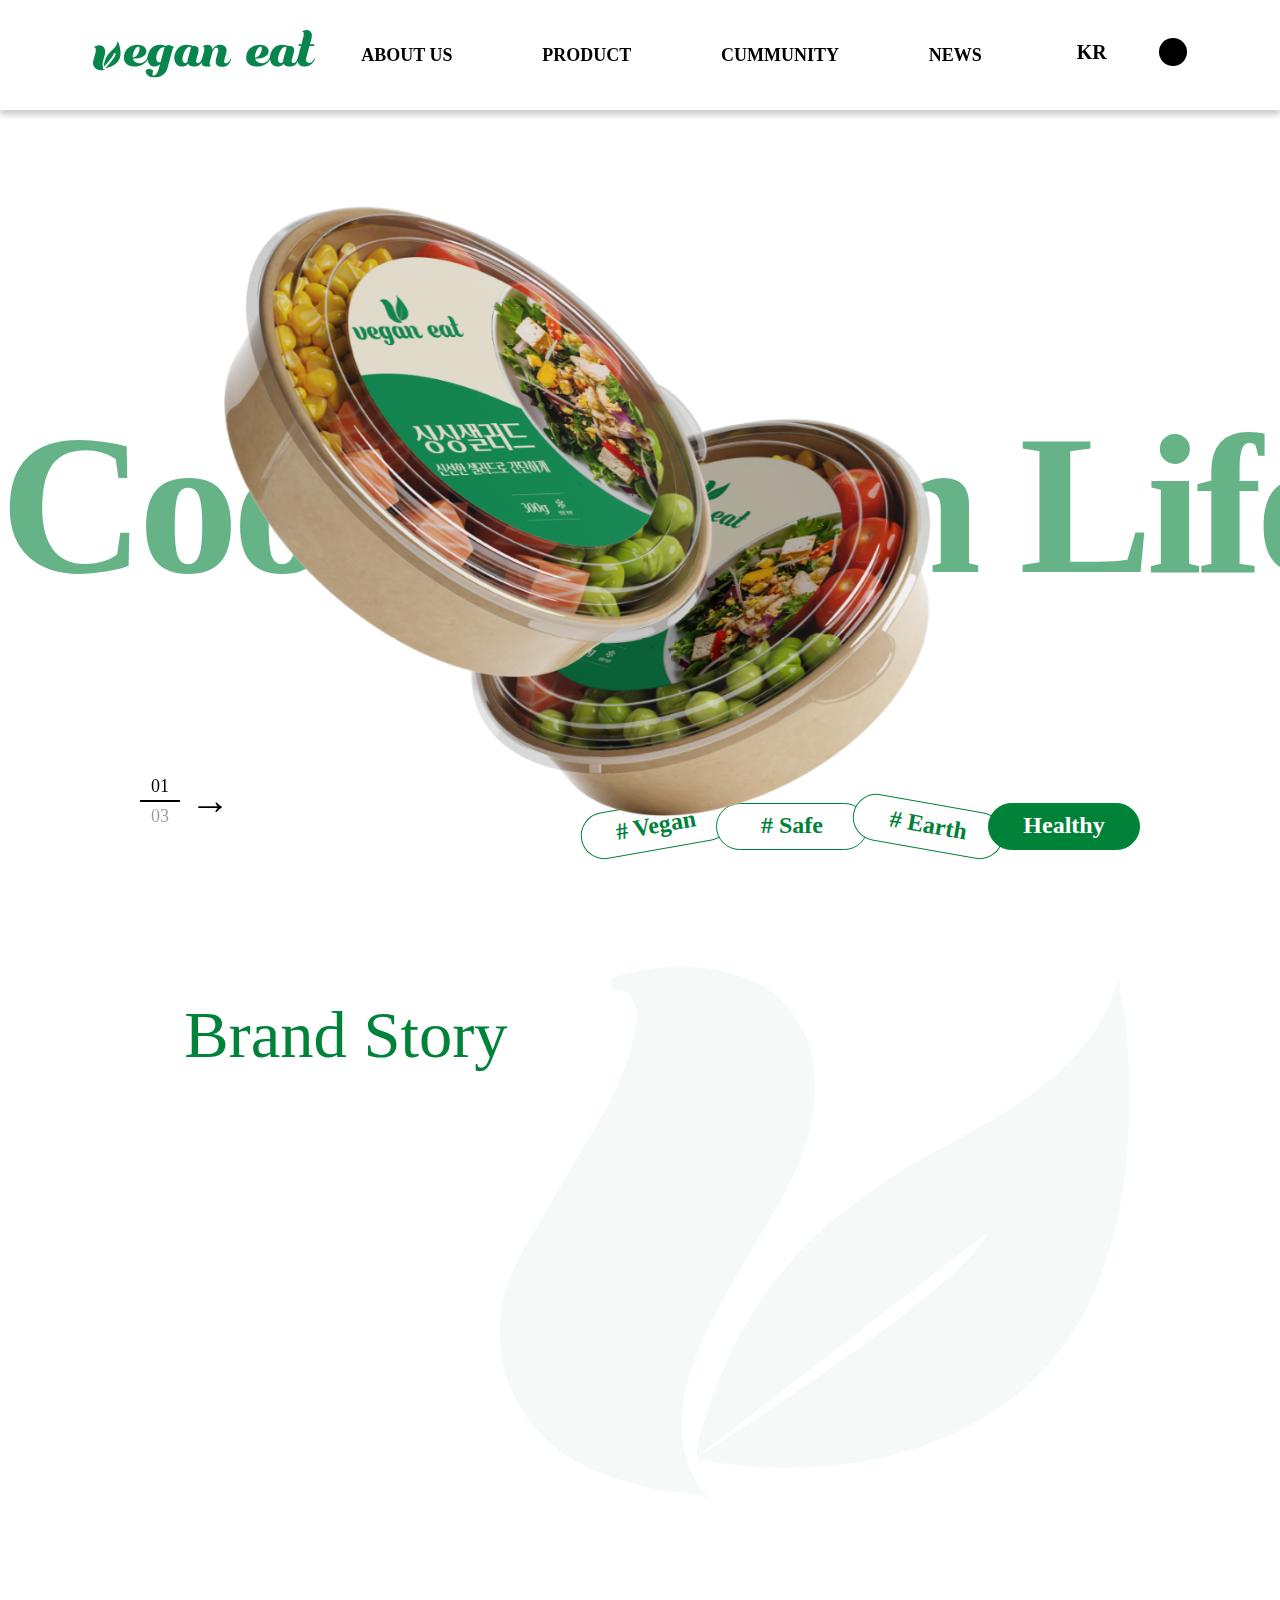
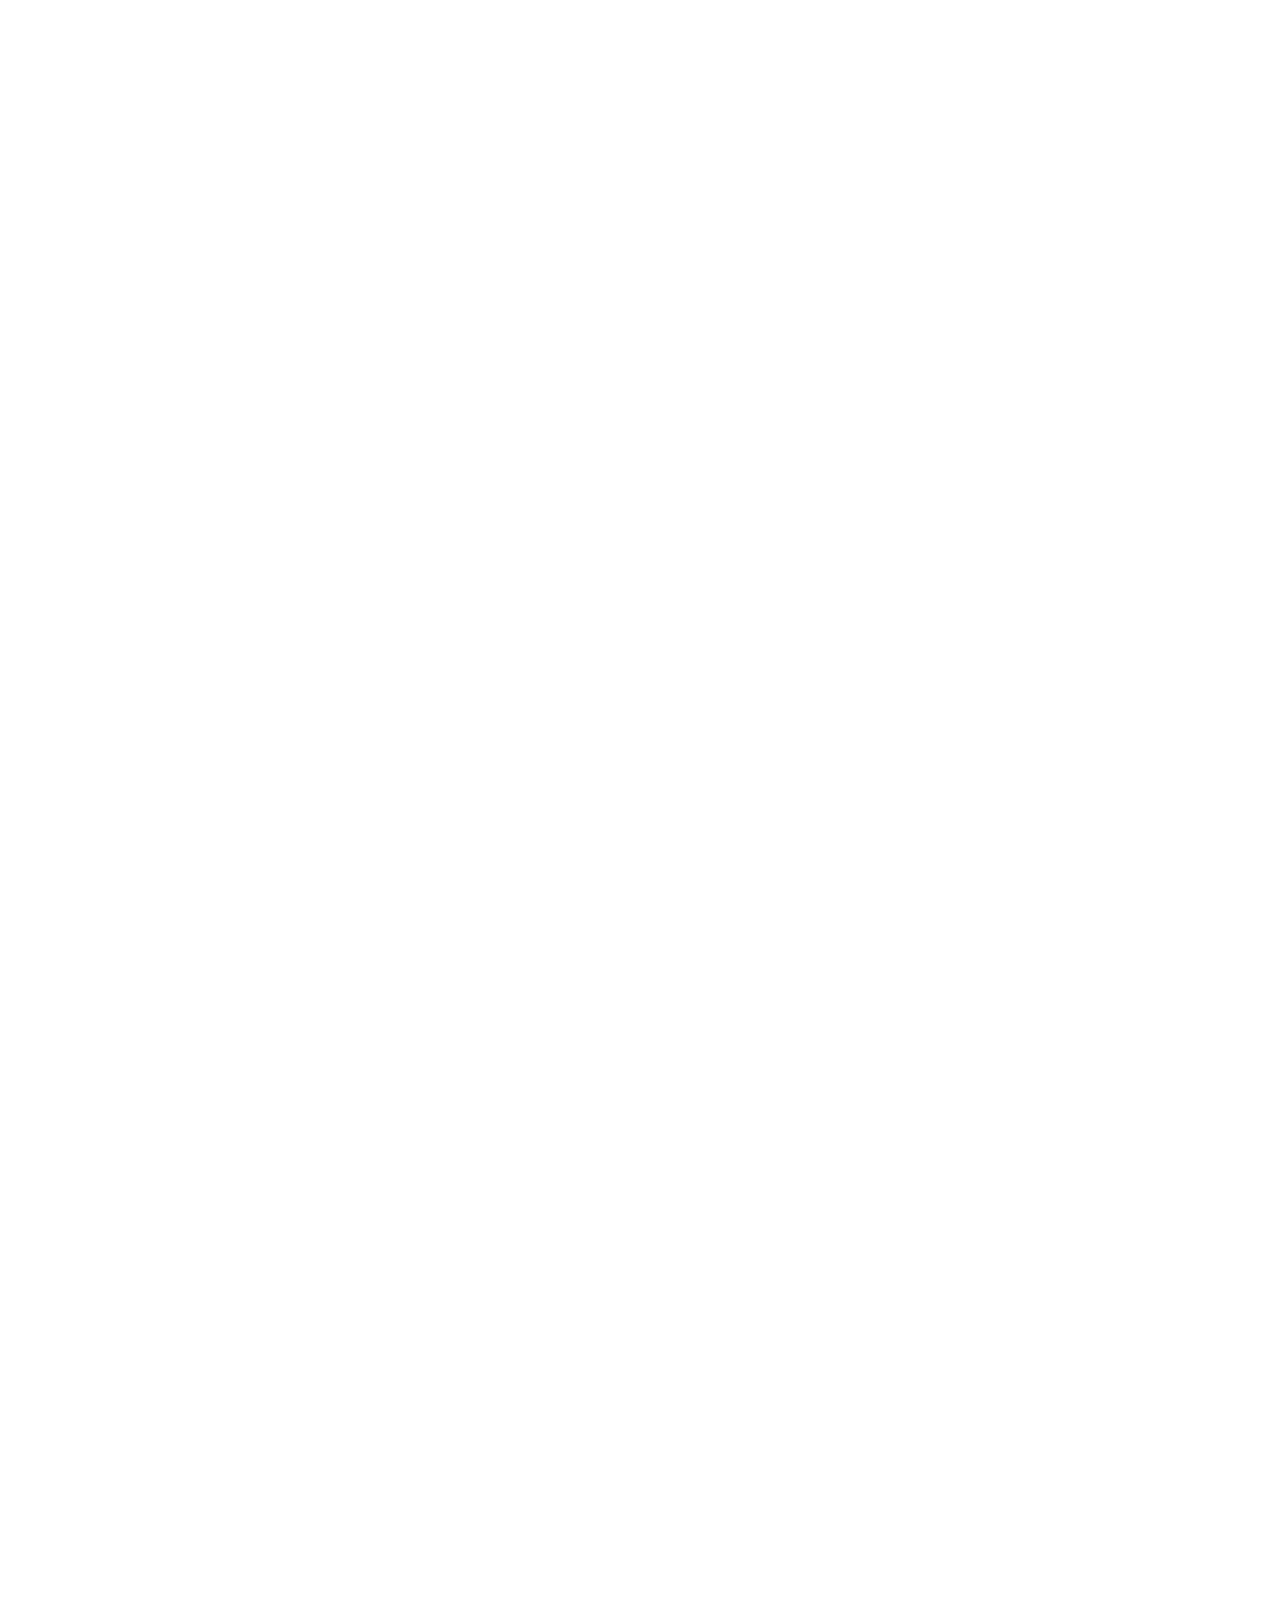
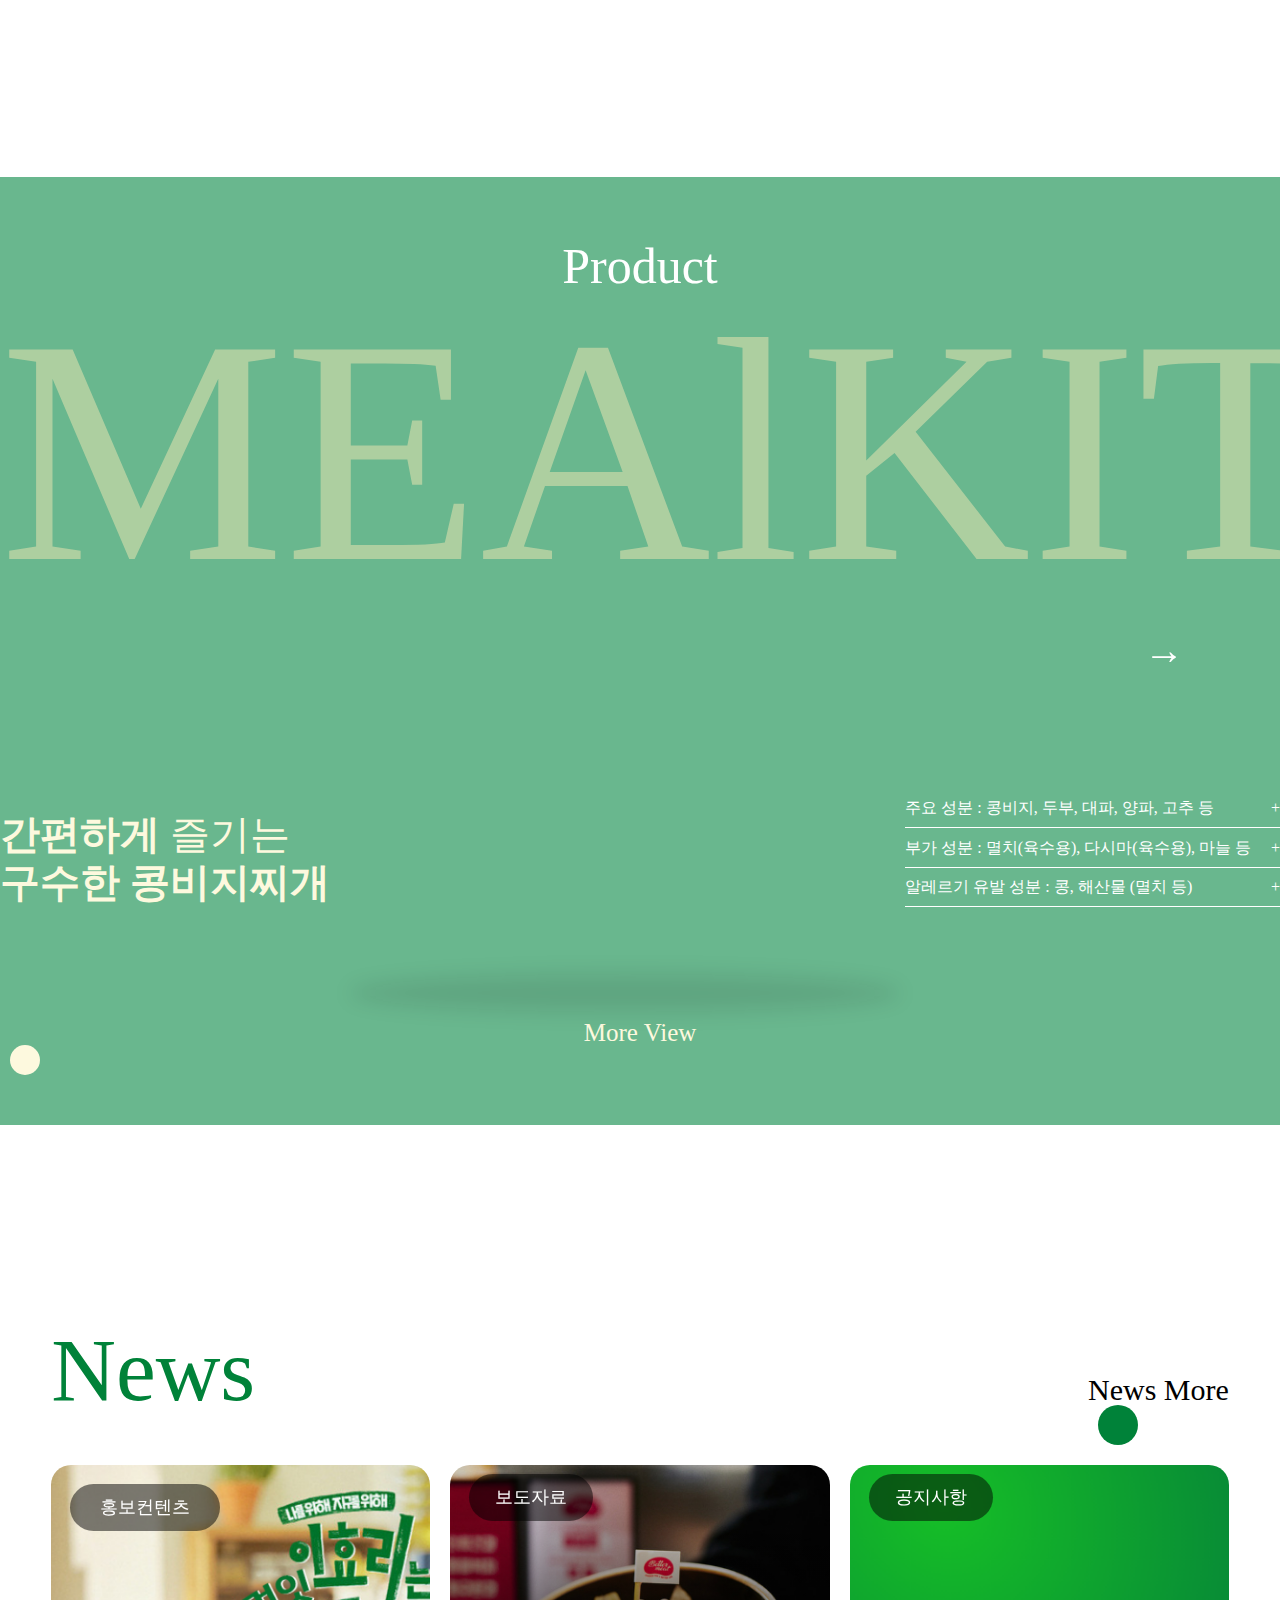
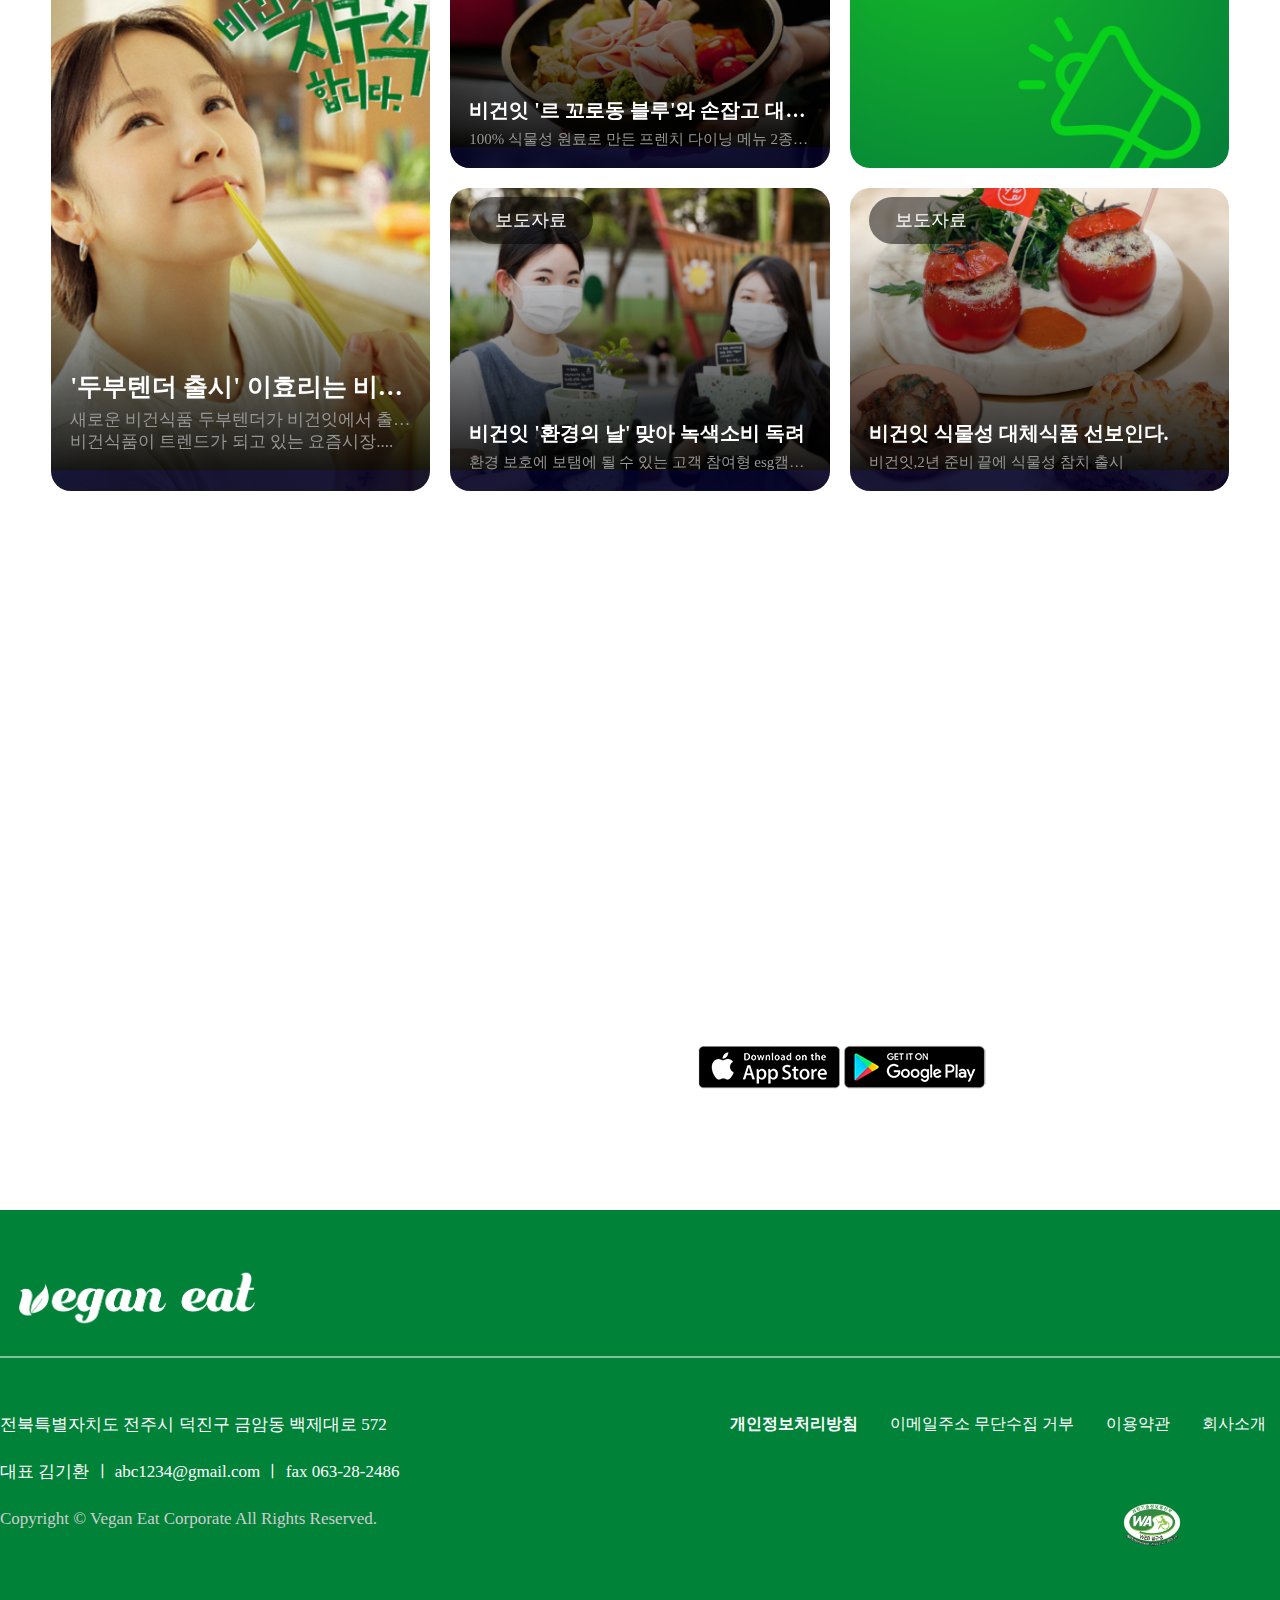
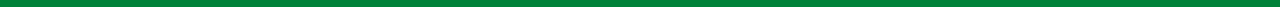
==== commit 49d7e460: "Add files via upload" ====
--- a/index.html
+++ b/index.html
@@ -165,7 +165,7 @@
             </div><!--end s_t-->
         </section><!--end main_view-->
         <section id="gotoTop">
-            <p class="top_btn"><a href="#news">↑<br/>
+            <p class="top_btn"><a >↑<br/>
                 TOP</a>
             </p>
         </section>
@@ -386,8 +386,8 @@
                     </div><!--end:news_btn-->
                 </div><!--end:news_title-->
                 <div class="news_box">
-                    <ul>
-                        <li class="hyoree_box"><a href="#">
+                    <ul class="swiper-wrapper">
+                        <li class="hyoree_box swiper-slide"><a href="#">
                             <img src="image/news_img01.png" alt="">
                             <span>홍보컨텐츠</span>
                             <dl>
@@ -396,7 +396,7 @@
                                     비건식품이 트렌드가 되고 있는 요즘시장....</dd>
                             </dl>
                         </a></li>                           
-                        <li class="second_box"><a href="#">
+                        <li class="second_box swiper-slide"><a href="#">
                             <img src="image/news_img02.png" alt="">
                             <span>보도자료</span>                
                             <dl>
@@ -404,11 +404,11 @@
                                 <dd>100% 식물성 원료로 만든 프렌치 다이닝 메뉴 2종 개발</dd>
                             </dl>
                         </a></li>                           
-                        <li class="notice"><a href="3">
+                        <li class="notice swiper-slide"><a href="3">
                             <img src="image/news_img04.png" alt="">
                             <span>공지사항</span>
                         </a></li>                           
-                        <li class="ok_box"><a href="#">
+                        <li class="ok_box swiper-slide"><a href="#">
                             <span>보도자료</span>
                             <img src="image/news_img03.png" alt="">                                                    
                             <dl>
@@ -416,7 +416,7 @@
                                 <dd>환경 보호에 보탬에 될 수 있는 고객 참여형 esg캠페인 전개</dd>
                             </dl>
                         </a></li>                          
-                        <li class="last_box"><a href="#">
+                        <li class="last_box swiper-slide"><a href="#">
                             <span>보도자료</span>
                             <img src="image/news_img05.png" alt="">               
                             <dl>
@@ -433,7 +433,7 @@
             <section id="mobile">
                 <div class="img"></div><!--end:img-->
                 <div class="inner clearfix">
-                    <h1>지금 바로 모바일 스토어를 방문하고, 비건 라이프를 즐겨보세요!</h1>
+                    <h1>지금 바로 모바일 스토어를 방문하고, <span>비건 라이프를 즐겨보세요!</span></h1>
                     <p>언제 어디서나 간편하게 우리의 제품을 만나보세요!<br/>
                         특별 할인과 프로모션 소식도 빠르게 받아보실 수 있습니다.</p>
                     <div class="app_box">
@@ -446,16 +446,9 @@
             </section><!--end:mobile-->
     </main>
     <footer>
-        <div class="inner">
+        <div class="inner clearfix">
             <h1><a href="#"><img src="image/footer_logo.png" alt=""></a></h1>
             <hr/>
-            <div id="footer_info">
-                <ul>
-                    <li>전북특별자치도 전주시 덕진구 금암동 백제대로 572</li>
-                    <li>대표 김기환 ㅣ abc1234@gmail.com ㅣ fax 063-28-2486  </li>
-                    <li>Copyright &copy; Vegan Eat Corporate All Rights Reserved.</li>
-                </ul>
-            </div><!--end:footer_info-->
             <div id="footer_gnb">
                 <ul>
                     <li><a href="#">개인정보처리방침</a></li>
@@ -472,6 +465,14 @@
                     </ul>
                 </div><!--end:footer_sns-->
             </div><!--end:footer_gnb-->
+            <div id="footer_info">
+                <ul>
+                    <li>전북특별자치도 전주시 덕진구 금암동 백제대로 572</li>
+                    <li>대표 김기환 ㅣ abc1234@gmail.com ㅣ fax 063-28-2486  </li>
+                    <li>Copyright &copy; Vegan Eat Corporate All Rights Reserved.</li>
+                </ul>
+            </div><!--end:footer_info-->
+            
         </div><!--end:inner-->
     </footer>
 </body>
--- a/css/style.css
+++ b/css/style.css
@@ -14,8 +14,14 @@
   position: fixed;
   width: 100%;
   z-index: 200;
-  background: #fff;
+  background: rgba(255, 255, 255, 0.6);
   box-shadow: 0px 5px 6px rgba(0, 0, 0, 0.2);
+  -webkit-backdrop-filter: blur(5px);
+          backdrop-filter: blur(5px);
+  transition: all 0.4s;
+}
+header:hover {
+  background: rgb(255, 255, 255);
 }
 header .inner {
   display: flex;
@@ -29,9 +35,15 @@
   color: #000;
   font-weight: bold;
 }
+header .inner #menu {
+  width: 800px;
+  white-space: nowrap;
+}
+header .inner #menu > ul {
+  display: flex;
+  justify-content: space-around;
+}
 header .inner #menu .m_t {
-  display: inline-block;
-  margin: 0 58px;
   position: relative;
 }
 header .inner #menu .sub {
@@ -62,35 +74,41 @@
 }
 header .inner #menu::after {
   content: "";
-  background: #fff;
+  background: rgba(255, 255, 255, 0.6);
   width: 100%;
   height: 0;
-  visibility: hidden;
   position: absolute;
   top: 110px;
   left: 0;
   box-shadow: 0px 5px 6px rgba(0, 0, 0, 0.2);
   transition: all 0.4s;
+  visibility: hidden;
 }
 header .inner #menu:hover::after {
   height: 200px;
   visibility: visible;
+  background: rgb(255, 255, 255);
 }
 header .inner #util {
   font-size: 20px;
   position: relative;
-  width: 223px;
+  width: 180px;
   text-align: right;
+  line-height: 28px;
 }
 header .inner #util ul {
-  display: inline-block;
+  display: flex;
 }
 header .inner #util li {
-  display: inline-block;
+  width: 50%;
+  text-align: right;
+  position: relative;
+  white-space: nowrap;
 }
 header .inner #util li .sub {
   display: none;
   color: #fff;
+  right: 5px;
   position: absolute;
   transition: all 0.4s;
 }
@@ -104,17 +122,14 @@
   line-height: 50px;
   text-align: center;
 }
-header .inner #util .buger {
-  margin-left: 52px;
-}
 header .inner #util .buger a {
-  display: block;
+  display: inline-block;
   width: 28px;
   height: 28px;
   background: #000;
   border-radius: 50%;
-  line-height: 28px;
   text-align: center;
+  vertical-align: center;
 }
 header .inner #util .xi-bars {
   color: #fff;
@@ -900,31 +915,43 @@
   width: 300px;
   height: 561px;
   position: absolute;
-  bottom: 10%;
-  left: 20%;
+  bottom: 0;
+  left: 18%;
   transform: rotate(-8deg);
+  background-size: contain;
+  transition: all 0.4s;
+  opacity: 0;
 }
 #mobile .inner {
-  width: 1364px;
+  max-width: 1364px;
   margin: 0 auto;
+  padding-left: 25%;
+  box-sizing: border-box;
 }
 #mobile .inner h1 {
   color: white;
   font-size: 30px;
-  float: right;
+  line-height: 1.3;
   font-weight: bold;
   font-family: "Noto Sans KR";
-  margin-top: 96px;
+  padding-top: 96px;
+  transition: all 0.4s ease 0.1s;
+  transform: translateY(100px);
+  opacity: 0;
+}
+#mobile .inner h1 span {
+  display: inline-block;
 }
 #mobile .inner p {
   color: white;
   font-size: 23px;
   clear: both;
   line-height: 1.5;
-  float: right;
-  margin-right: 17.5%;
   margin-top: 4%;
   font-family: "Noto Sans KR";
+  transition: all 0.4s ease 0.2s;
+  transform: translateY(100px);
+  opacity: 0;
 }
 #mobile .app_box {
   clear: both;
@@ -935,16 +962,25 @@
 #mobile li {
   display: inline-block;
 }
+#mobile.active .img {
+  bottom: 10%;
+  opacity: 1;
+}
+#mobile.active .inner h1,
+#mobile.active .inner p {
+  transform: translateY(0);
+  opacity: 1;
+}
 
 footer {
   width: 100%;
-  height: 400px;
   background: #008239;
 }
 footer .inner {
   margin: 0 auto;
-  width: 1364px;
-  height: 400px;
+  max-width: 1364px;
+  overflow: hidden;
+  padding-bottom: 50px;
 }
 footer .inner h1 {
   padding-top: 60px;
@@ -963,7 +999,6 @@
 footer .inner #footer_info {
   float: left;
   margin-top: 50px;
-  width: 536px;
   height: auto;
 }
 footer .inner #footer_info li {
@@ -980,7 +1015,7 @@
 }
 footer .inner #footer_gnb li {
   display: inline-block;
-  margin: 0 15px;
+  margin: 0 14px;
 }
 footer .inner #footer_gnb li a {
   color: white;
@@ -1000,6 +1035,27 @@
   width: 60px;
 }
 
+/* 화면의 너비가 1740px 이하인 경우*/
+@media (max-width: 1740px) {
+  #mobile .img {
+    left: 14%;
+  }
+  #mobile .inner {
+    padding-left: 30%;
+  }
+}
+/* 화면의 너비가 1640px 이하인 경우*/
+@media (max-width: 1640px) {
+  #mobile .inner {
+    padding-left: 38%;
+  }
+  #mobile .img {
+    left: 10%;
+  }
+  #mobile p {
+    margin-left: 0;
+  }
+}
 /* 화면의 너비가 1400px 이하인 경우*/
 @media (max-width: 1400px) {
   #brand_story .inner {
@@ -1023,13 +1079,22 @@
   #news .news_title h1 {
     font-size: 7vw;
   }
+  #mobile .img {
+    width: 250px;
+    height: 470px;
+  }
 }
 /*태블릿환경 : 화면의 너비가 1024px이하인 경우*/
 @media (max-width: 1024px) {
+  header .inner {
+    margin: 0 5%;
+  }
   header .inner #logo img {
     width: 160px;
     height: 40px;
-    margin-right: 50px;
+  }
+  header .inner #menu {
+    margin: 0 5%;
   }
   header .inner #menu .m_t {
     font-size: 16px;
@@ -1044,9 +1109,6 @@
   }
   header .inner #util li {
     font-size: 16px;
-  }
-  header .inner #util .buger {
-    margin-left: 30px;
   }
   #main_view #main_text {
     font-size: 170px;
@@ -1164,6 +1226,94 @@
     width: 100px;
     height: 50px;
   }
+  #mobile {
+    height: 350px;
+  }
+  #mobile .img {
+    width: 200px;
+    height: 375px;
+  }
+  #mobile .inner {
+    padding-right: 3%;
+  }
+  #mobile .inner h1 {
+    font-size: 24px;
+  }
+  #mobile .inner p {
+    font-size: 18px;
+  }
+  #mobile .inner .app_box {
+    clear: both;
+    float: none;
+    margin-right: 0;
+  }
+  footer {
+    width: 100%;
+    background: #008239;
+  }
+  footer .inner {
+    margin: 0 auto;
+    position: relative;
+  }
+  footer .inner h1 {
+    padding-left: 5%;
+  }
+  footer .inner h1 img {
+    width: 274px;
+    height: 58px;
+  }
+  footer .inner hr {
+    margin-left: -10%;
+    border: 1px solid white;
+    width: 120%;
+    opacity: 0.5;
+    margin-top: 2%;
+  }
+  footer .inner #footer_info {
+    float: none;
+    margin-top: 50px;
+    padding-left: 5%;
+    height: auto;
+  }
+  footer .inner #footer_info li {
+    color: white;
+    padding-bottom: 20px;
+    font-size: 14px;
+  }
+  footer .inner #footer_info li:last-child {
+    color: #CECECE;
+  }
+  footer .inner #footer_gnb {
+    float: none;
+    margin-top: 30px;
+  }
+  footer .inner #footer_gnb ul {
+    display: flex;
+    justify-content: space-around;
+  }
+  footer .inner #footer_gnb li {
+    display: inline-block;
+    margin: 0 14px;
+  }
+  footer .inner #footer_gnb li a {
+    color: white;
+    text-decoration: none;
+  }
+  footer .inner #footer_gnb li:first-child {
+    font-weight: bold;
+  }
+  footer .inner #footer_gnb .footer_sns {
+    margin-top: 70px;
+    position: absolute;
+    top: 4px;
+    right: 30px;
+  }
+  footer .inner #footer_gnb .footer_sns li {
+    float: left;
+  }
+  footer .inner #footer_gnb .footer_sns li img {
+    width: 60px;
+  }
 }
 @media (max-width: 980px) {
   #news .news_box ul {
@@ -1173,6 +1323,9 @@
   }
 }
 @media (max-width: 768px) {
+  header .inner #menu {
+    display: none;
+  }
   #brand_story .inner {
     padding-bottom: 12%;
   }
@@ -1211,6 +1364,75 @@
     font-size: 16px;
     padding: 0 20px;
   }
+  #mobile {
+    height: 350px;
+  }
+  #mobile .img {
+    width: 200px;
+    height: 375px;
+    transform: rotate(0);
+    left: 4%;
+  }
+  #mobile .inner {
+    padding-right: 3%;
+  }
+  #mobile .inner h1 {
+    font-size: 18px;
+  }
+  #mobile .inner p {
+    font-size: 14px;
+  }
+  #mobile .inner .app_box {
+    clear: both;
+    float: none;
+    margin-right: 0;
+  }
+}
+@media (max-width: 590px) {
+  #mobile {
+    height: 300px;
+    border-radius: 80px 80px 0 0;
+  }
+  #mobile .img {
+    width: 180px;
+    height: 340px;
+    transform: rotate(0);
+    left: 3%;
+  }
+  #mobile .inner {
+    padding-right: 4%;
+    padding-left: 40%;
+  }
+  #mobile .inner h1 {
+    font-size: 18px;
+    padding-top: 60px;
+  }
+  #mobile .inner p {
+    font-size: 14px;
+  }
+  #mobile .inner .app_box {
+    clear: both;
+    float: none;
+    margin-right: 0;
+    font-size: 0;
+  }
+  #mobile .inner .app_box li {
+    width: 48%;
+    margin: 0 1%;
+  }
+  #mobile .inner .app_box img {
+    width: 100%;
+  }
+  footer .inner #footer_gnb {
+    font-size: 12px;
+  }
+  footer .inner #footer_gnb .footer_sns {
+    margin-top: 20px;
+    right: 10px;
+  }
+  footer .inner #footer_gnb .footer_sns li:last-child {
+    display: none;
+  }
 }
 @media (max-width: 500px) {
   #news .inner {
@@ -1225,7 +1447,7 @@
   #news .news_box ul {
     display: grid;
     grid-template-columns: 1fr;
-    grid-template-rows: 0.9fr 0.9fr 0.9fr 0.9fr 0.9fr;
+    grid-template-rows: 0.6fr 0.6fr 0.6fr 0.6fr 0.6fr 0.6fr;
     grid-gap: 40px;
     gap: 40px;
   }
@@ -1241,111 +1463,40 @@
   #news .news_box .hyoree_box span {
     width: 120px;
   }
-  footer {
-    width: 100%;
-  }
-  footer .inner {
-    width: 80%;
-  }
-  footer .inner img {
-    max-width: auto;
-  }
-  footer .inner #footer_info {
-    float: left;
-    margin-top: 20px;
-  }
-  footer .inner #footer_info li {
-    color: white;
-    padding-bottom: 10px;
+  #mobile {
+    height: 350px;
+    border-radius: 80px 80px 0 0;
+  }
+  #mobile .img {
+    width: 140px;
+    height: 255px;
+    transform: rotate(0);
+    left: 3%;
+  }
+  #mobile .inner {
+    padding-right: 5%;
+    padding-left: 45%;
+  }
+  #mobile .inner h1 {
+    font-size: 18px;
+    padding-top: 60px;
+  }
+  #mobile .inner p {
     font-size: 14px;
   }
-  footer .inner #footer_gnb {
-    float: left;
-    margin-top: 30px;
-  }
-  footer .inner #footer_gnb li {
-    display: inline-block;
-    font-size: 12px;
-    margin-left: 0;
-  }
-  footer .inner #footer_gnb li:first-child {
-    font-weight: bold;
-    margin-left: 0;
-  }
-  footer .inner #footer_gnb .footer_sns {
-    margin-top: 40px;
-    float: left;
-  }
-  footer .inner #footer_gnb .footer_sns li {
-    float: left;
-  }
-  footer .inner #footer_gnb .footer_sns li img {
-    width: 40px;
-  }
-  #mobile {
-    position: relative;
-    width: 100%;
-    height: 463px;
-    background: url(../image/mobile_bg01.jpg) center 50% no-repeat;
-    background-size: cover;
-    border-radius: 15% 15% 0 0;
-  }
-  #mobile .img {
-    background: url(../image/mobile_img.png) no-repeat;
-    background-size: contain;
-    width: 270px;
-    height: 300px;
-    position: absolute;
-    top: -13%;
-    left: 33%;
-    transform: rotate(-8deg);
-  }
-  #mobile .inner {
-    width: 80%;
-    margin-top: 15% !important;
-    padding-top: 32%;
-  }
-  #mobile .inner h1 {
-    color: white;
-    font-size: 16px;
-    text-align: center;
+  #mobile .inner .app_box {
+    clear: both;
     float: none;
-    margin: 0 auto;
-    line-height: 1.2;
-    font-weight: bold;
-    font-family: "Noto Sans KR";
-    margin-top: 30%;
-    word-break: keep-all;
-    width: 70%;
-  }
-  #mobile .inner p {
-    color: white;
-    font-size: 12px;
-    line-height: 1.5;
-    text-align: center;
-    padding-top: 3%;
-    font-family: "Noto Sans KR";
-    float: none;
-    margin: 0 auto;
-    word-break: keep-all;
-  }
-  #mobile .app_box {
-    margin-top: 8%;
-    transform: translateX(25%);
-  }
-  #mobile .app_box li {
-    display: inline-block;
-    margin: 0 auto;
-  }
-  #mobile .app_box li img {
-    width: 100px;
+    margin-right: 0;
   }
   #gotoTop {
     z-index: 50;
     overflow: hidden;
+    cursor: pointer;
     width: 40px;
     height: 40px;
     line-height: 40px;
+    right: 20px;
   }
   #gotoTop .top_btn {
     font-size: 0.5em;
@@ -1750,4 +1901,16 @@
   #side_menu {
     width: 100%;
   }
+  footer .inner #footer_gnb ul {
+    flex-direction: column;
+    padding-left: 5%;
+    line-height: 30px;
+  }
+  footer .inner #footer_gnb .footer_sns {
+    margin-top: 20px;
+    right: 10px;
+  }
+  footer .inner #footer_gnb .footer_sns li:last-child {
+    display: none;
+  }
 }/*# sourceMappingURL=style.css.map */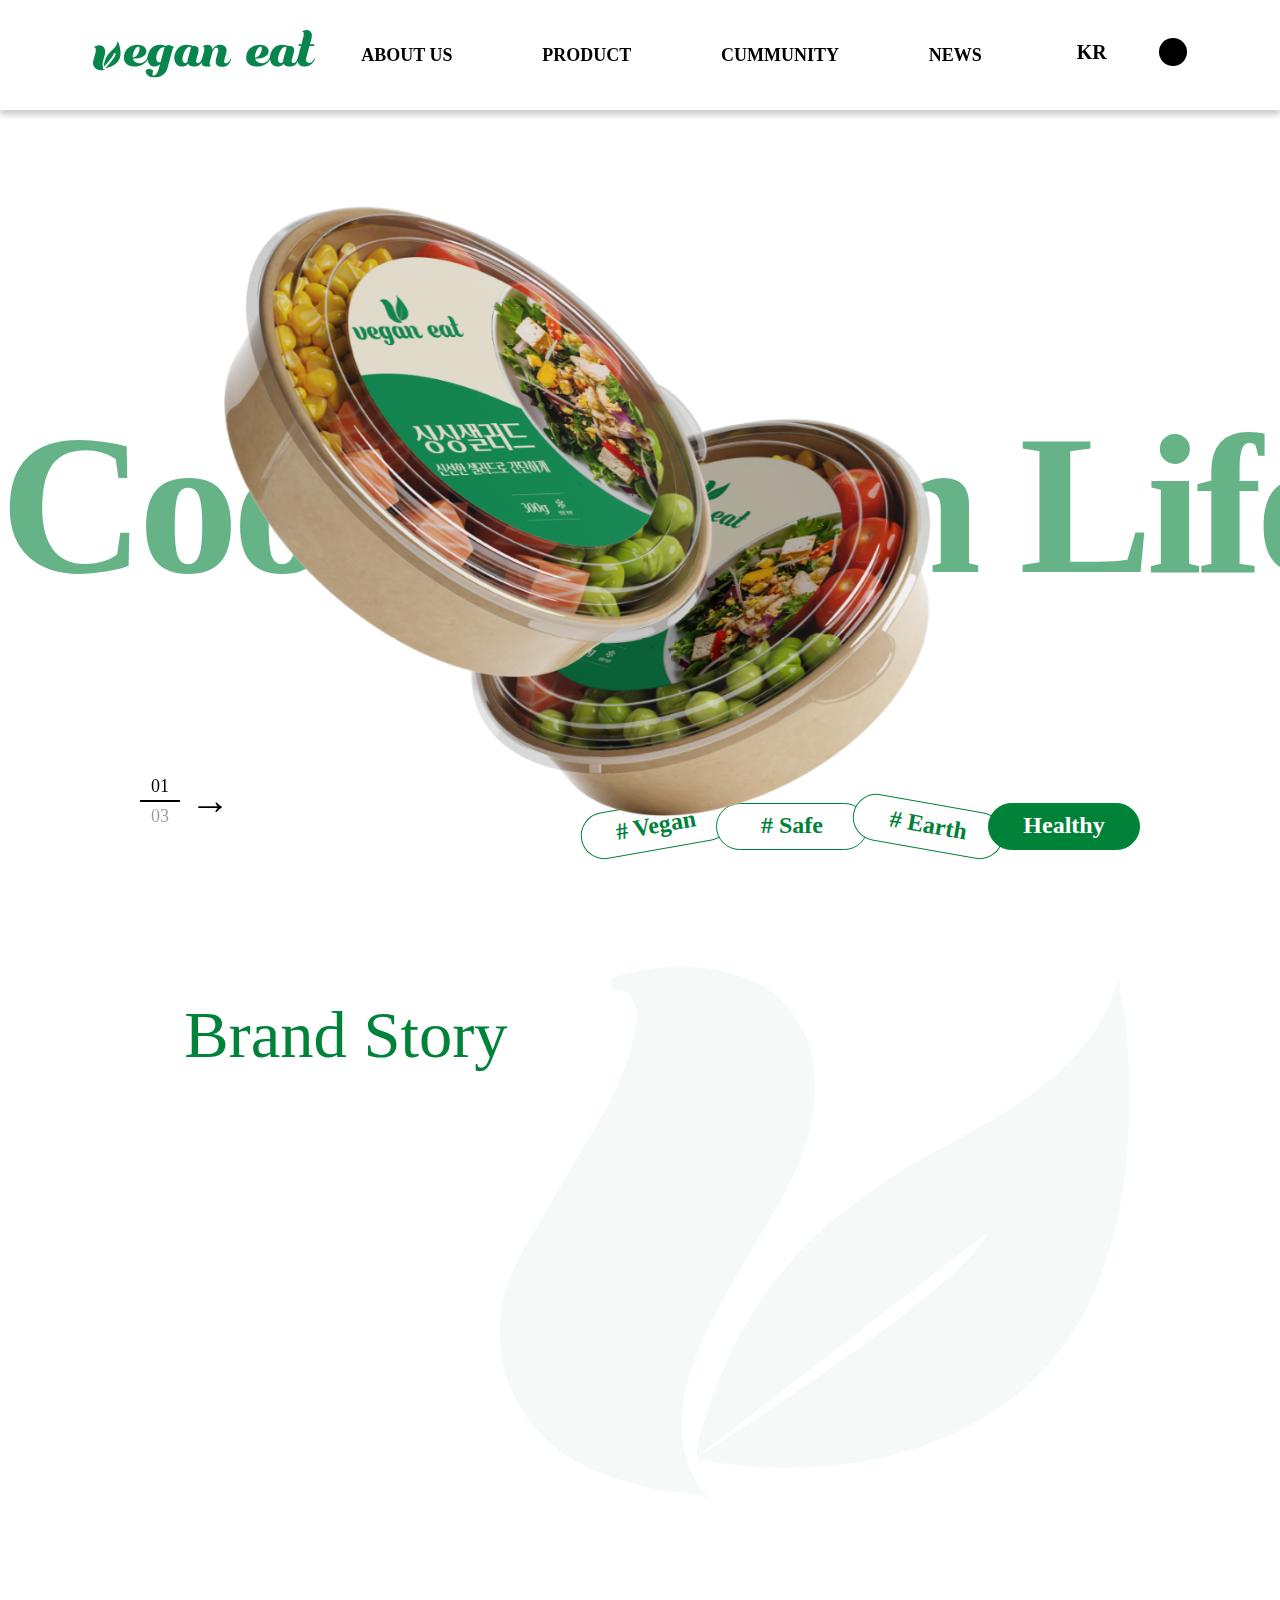
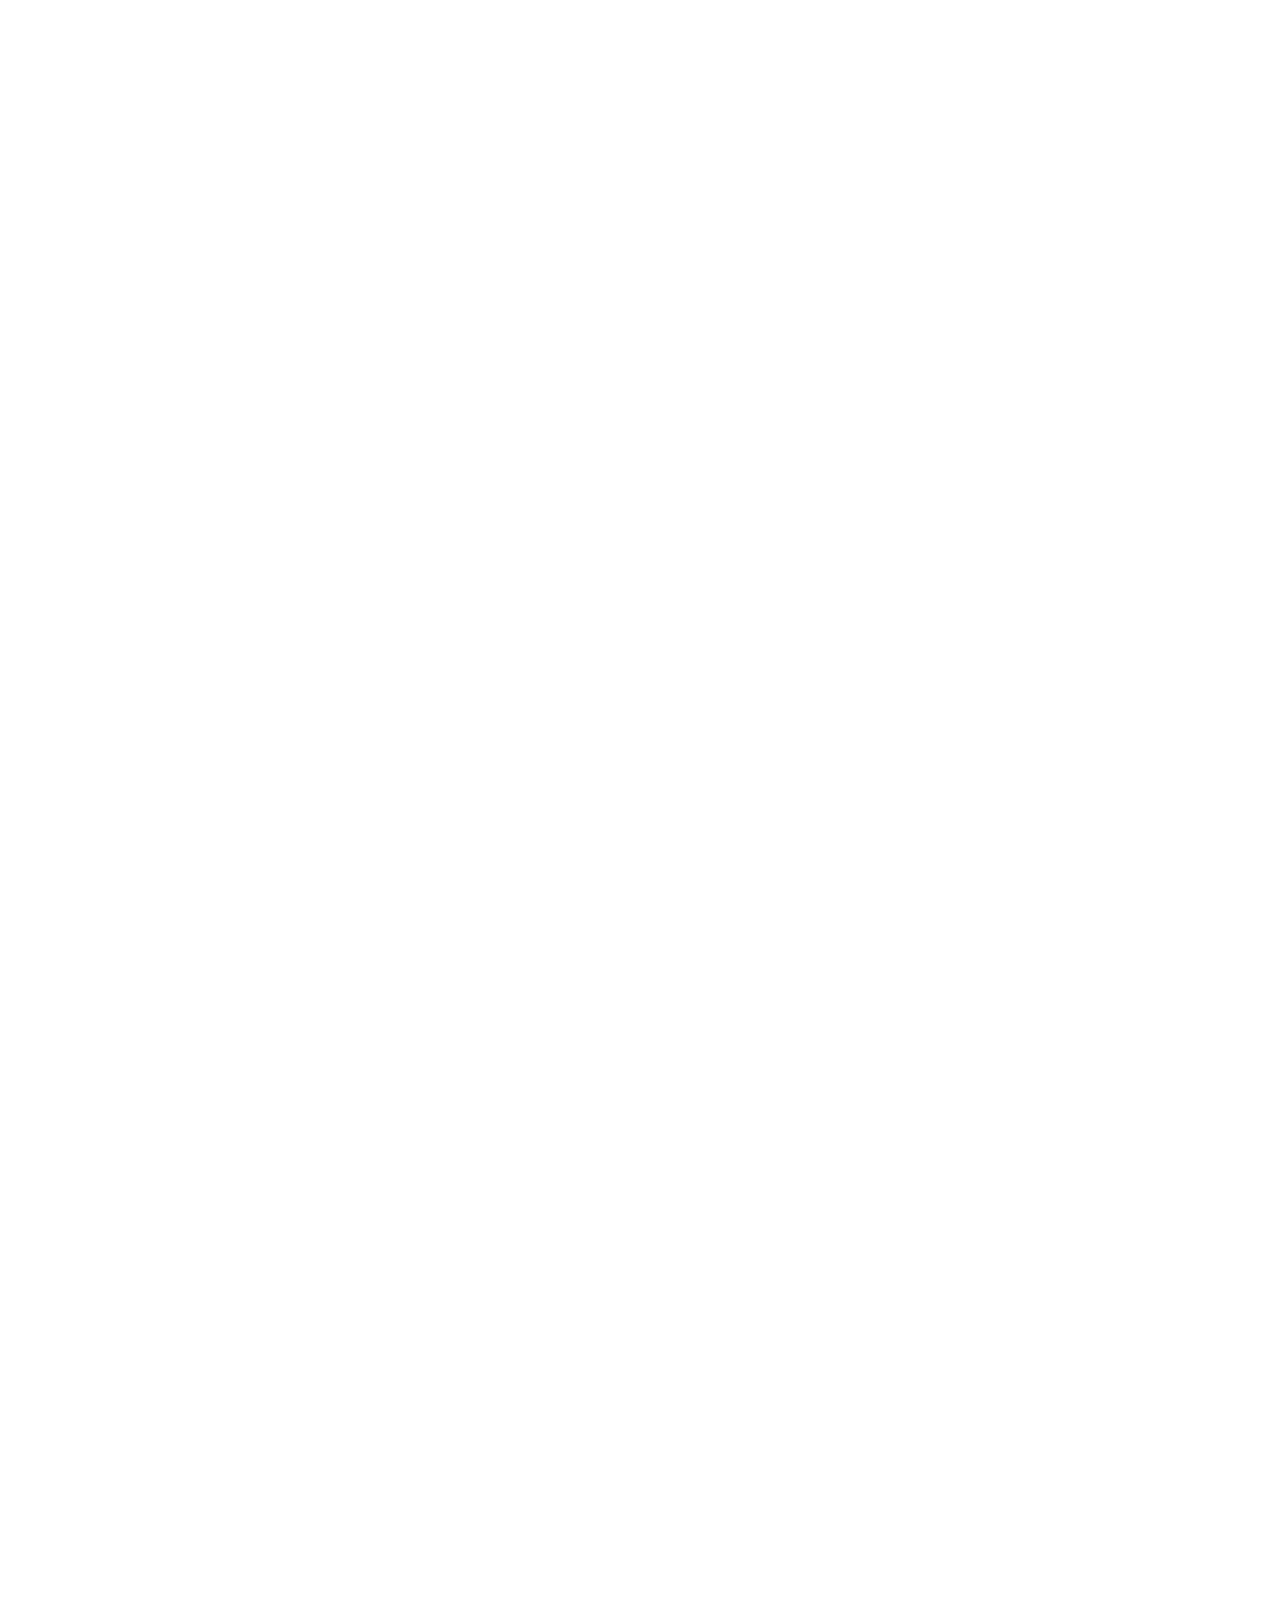
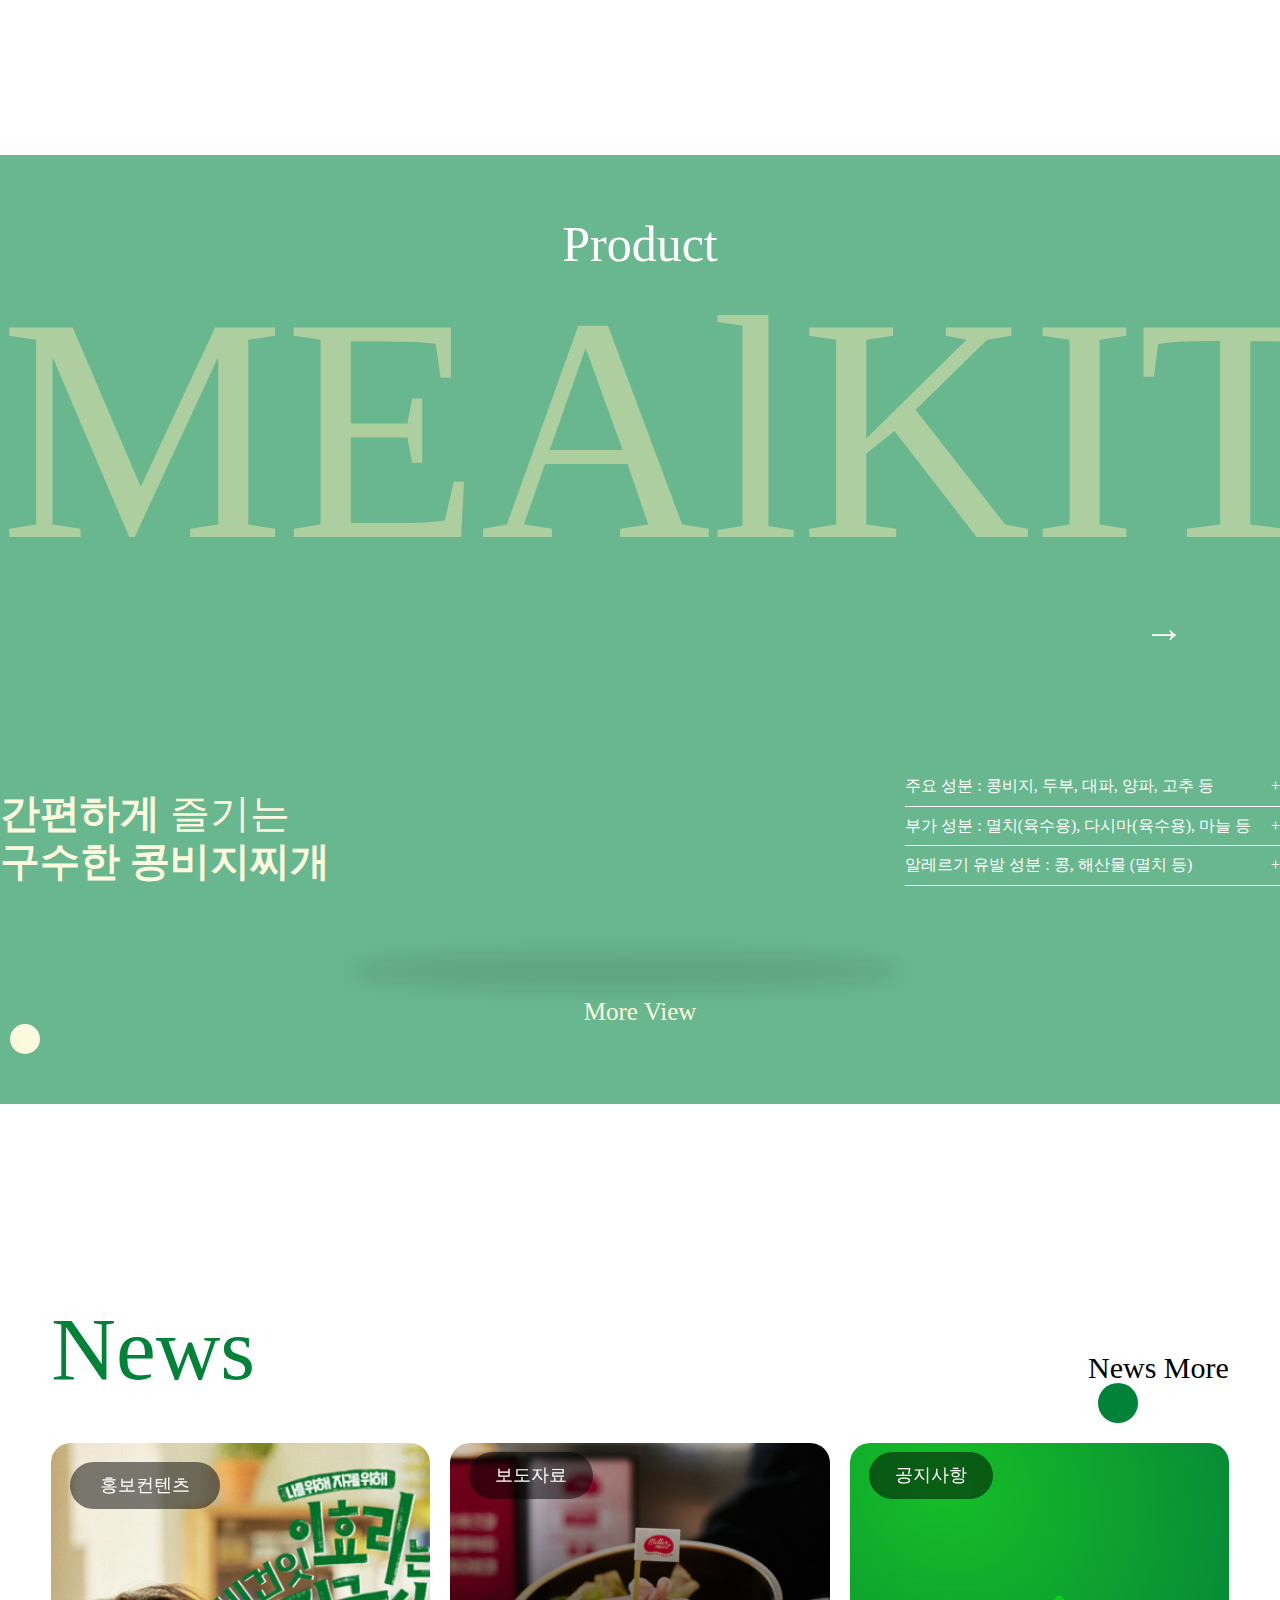
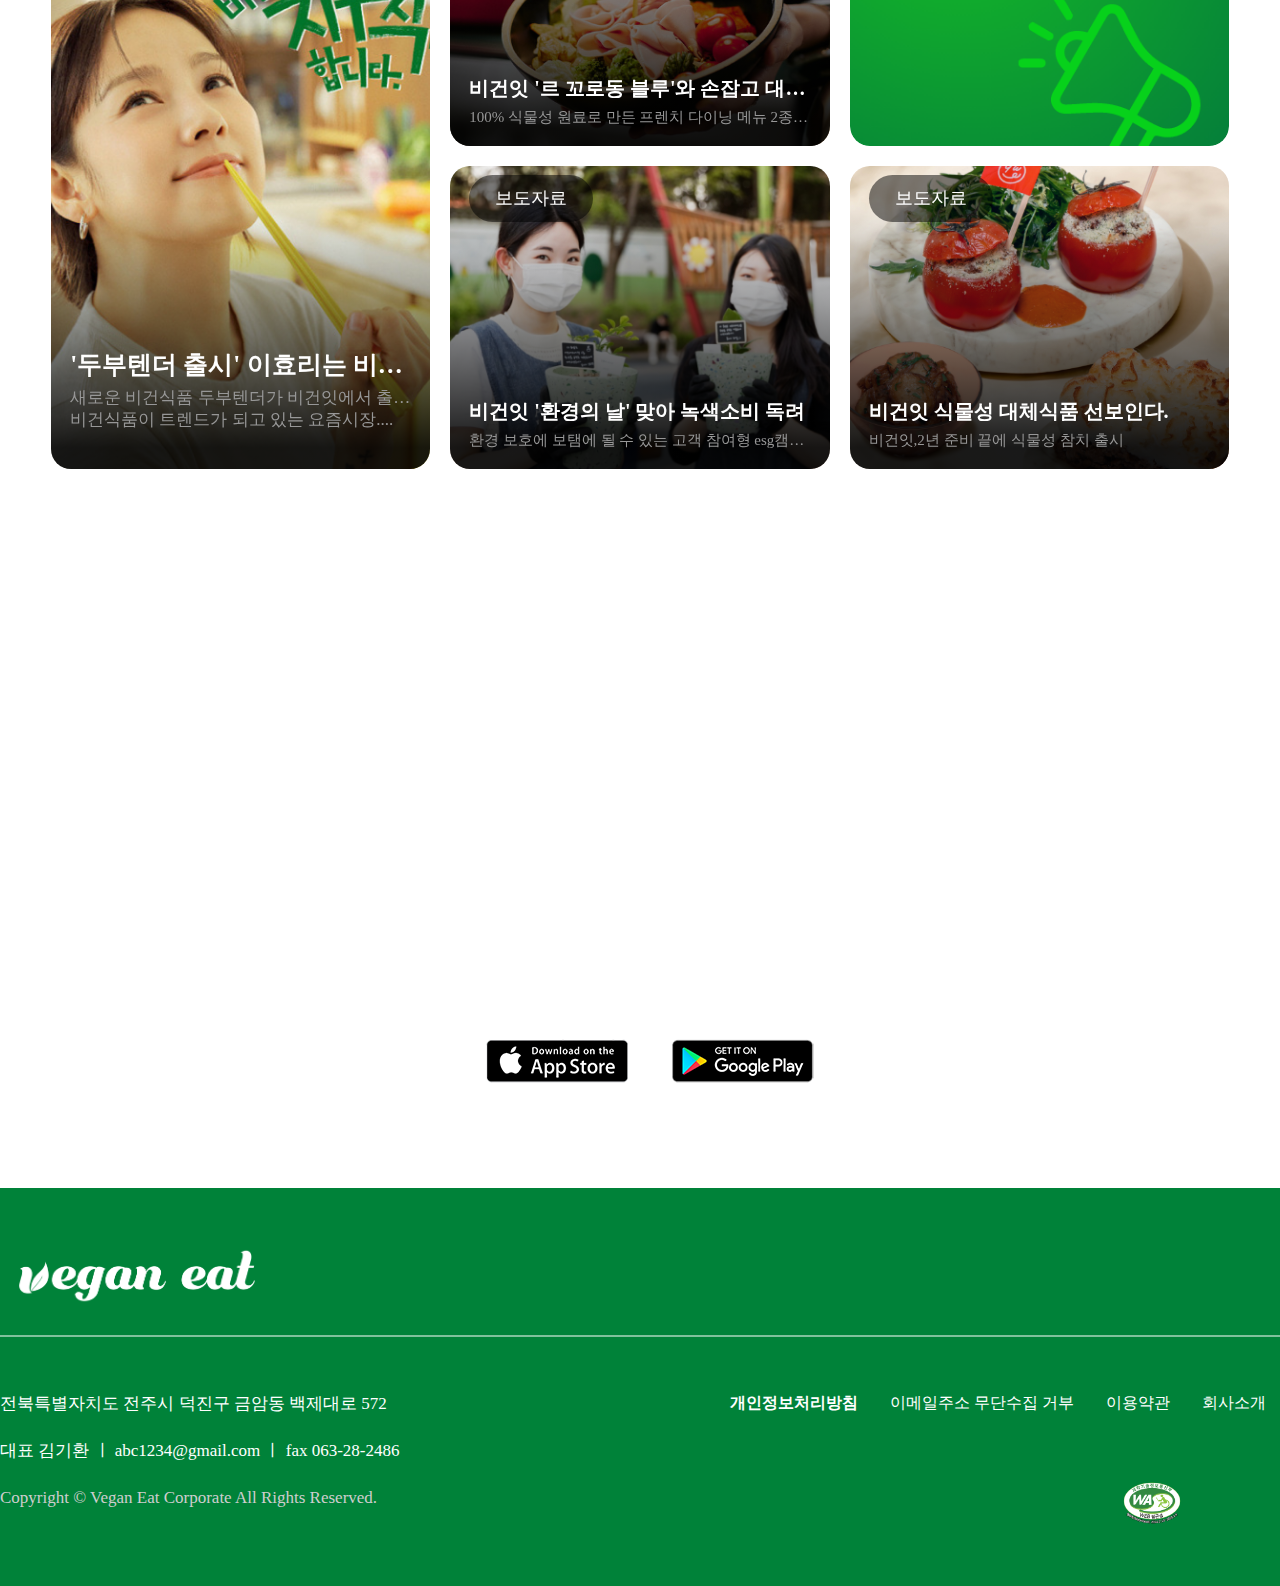
==== commit 418e22e5: "Add files via upload" ====
--- a/index.html
+++ b/index.html
@@ -6,7 +6,7 @@
     <title>veganeat(비건잇)</title>
 
     <!--외부 링크연결 -->
-    <link rel="stylesheet" href="http://cdn.jsdelivr.net/npm/xeicon@2.3.3/xeicon.min.css">
+    <link rel="stylesheet" href="https://cdn.jsdelivr.net/npm/xeicon@2.3.3/xeicon.min.css">
     <!--font 스타일 연결-->
     <link rel="stylesheet" href="css/fonts.css">
     <!--css  연결-->
@@ -33,32 +33,32 @@
             </div><!--end logo-->
             <div id="menu">
                 <ul>
-                    <li class="m_t"><a href="#">ABOUT US</a>
+                    <li class="m_t"><a href="sub2/index.html">ABOUT US</a>
                         <div class="sub">
                             <ul>
-                                <li><a href="#">비건잇 소개</a></li>
-                                <li><a href="#">브랜드 스토리</a></li>
+                                <li><a href="sub2/index.html">비건잇 소개</a></li>
+                                <li><a href="sub2/index.html">브랜드 스토리</a></li>
                             </ul>
                         </div>
                     </li>
-                    <li class="m_t"><a href="#">PRODUCT</a>
+                    <li class="m_t"><a href="sub2/index.html">PRODUCT</a>
                         <div class="sub">
                             <ul>
-                                <li><a href="#">밀키트</a></li>
-                                <li><a href="#">샐러드</a></li>
-                                <li><a href="#">비건제품</a></li>
+                                <li><a href="sub2/index.html">밀키트</a></li>
+                                <li><a href="sub2/index.html">샐러드</a></li>
+                                <li><a href="sub2/index.html">비건제품</a></li>
                             </ul>
                         </div>
                     </li>
-                    <li class="m_t"><a href="#">CUMMUNITY</a>
+                    <li class="m_t"><a href="sub2/index.html">CUMMUNITY</a>
                         <div class="sub">
                             <ul>
-                                <li><a href="#">고객의 소리</a></li>
-                                <li><a href="#">브랜드 스토리</a></li>
+                                <li><a href="sub2/index.html">고객의 소리</a></li>
+                                <li><a href="sub2/index.html">브랜드 스토리</a></li>
                             </ul>
                         </div>
                     </li>
-                    <li class="m_t"><a href="#">NEWS</a>
+                    <li class="m_t"><a href="sub1/index.html">NEWS</a>
                         <div class="sub">
                             <ul>
                                 <li><a href="#">보도자료</a></li>
@@ -196,7 +196,6 @@
                             <h2>자연과 인간, 동물이 함께 조화롭게 <span>살아가는 세상</span></h2>
                             <p>Vegan Eat은 바쁜 일상 속에서 건강하고<span> 윤리적인 식사를 추구하는</span><br/>
                                <span> 모든 이들에게 영감을 주기 위해 시작되었습니다.</span></p>
-                        
                             </div>
                         </section>
                     </li>
@@ -208,8 +207,6 @@
                             <h2>식물성 재료의 무한한 가능성</h2>
                             <p>우리가 선택하는 식사가 지구에 미치는 영향을 생각하며<br/>
                                 지속 가능한 방식으로 재배된 원료만을 사용합니다.</p>
-                            <span>우리가 선택하는 식사가 지구에 미치는 영향을 생각하며<br/>
-                                지속 가능한 방식으로 재배된 원료만을 사용합니다.</span>
                             </div>
                         </section>
                     </li>
@@ -219,11 +216,8 @@
                             <div class="text">
                             <p class="bt">우리의 미래</p>
                             <h2>함께하는 비건 라이프스타일</h2>
-                            <p>우리의 식탁에 건강과 행복을 더하고, 같은 가치를 공유하는 사람들과의<br/>
-                                커뮤니티를 통해 비건 라이프스타일을 함께 실천합니다.</p>
-                            <span>우리의 식탁에 건강과 행복을 더하고,<br/>
-                                같은 가치를 공유하는 사람들과의<br/>
-                                커뮤니티를 통해 비건 라이프스타일을 함께 실천합니다.</span>
+                            <p>우리의 식탁에 건강과 행복을 더하고, 같은 가치를 공유하는 사람들과의
+                                <span> 커뮤니티를 통해 비건 라이프스타일을 함께 실천합니다.</span></p>
                             </div>
                         </section>
                     </li>
@@ -235,12 +229,7 @@
                             <h2>비건의 맛, 새로운 즐거움</h2>
                             <p>풍미 가득한 밀키트는 고기 대체 식품의 새로운 기준을 제시합니다.<br/>
                                 매 끼니를 즐겁게 만들고,<br/>
-                                건강한 식습관을 제안하는 것이 우리의 목표입니다.</p>
-                            <span>풍미 가득한 밀키트는<br/>
-                                고기 대체 식품의 새로운 기준을 제시합니다.<br/>
-                                매 끼니를 즐겁게 만들고,<br/>
-                                건강한 식습관을 제안하는 것이 우리의 목표입니다.
-                            </span>
+                            <span> 건강한 식습관을 제안하는 것이 우리의 목표입니다.</span></p>
                             </div>
                         </section>
                     </li>
--- a/css/style.css
+++ b/css/style.css
@@ -427,18 +427,18 @@
   text-align: center;
   line-height: 39px;
   font-size: 25px;
-  font-family: Pretendard-Bold;
+  font-family: "Pretendard-Bold";
   color: #fff;
 }
 #brand_story #b_start .item h2 {
   font-size: 38px;
-  font-family: Pretendard-Bold;
+  font-family: "Pretendard-Bold";
   margin: 4% 0 6%;
   line-height: 1.4;
 }
 #brand_story #b_start .item p {
   font-size: 25px;
-  font-weight: 300;
+  font-family: "Pretendard-Medium";
   line-height: 1.6;
 }
 
@@ -813,7 +813,7 @@
   bottom: 0;
   left: 0;
   opacity: 0.9;
-  background: linear-gradient(rgba(255, 255, 255, 0) 0%, rgb(0, 0, 0) 92%, rgb(2, 0, 36) 90%);
+  background: linear-gradient(rgba(255, 255, 255, 0) 0%, rgb(0, 0, 0) 92%, rgb(0, 0, 0) 90%);
 }
 #news .news_box .notice a::after {
   display: none;
@@ -955,12 +955,13 @@
 }
 #mobile .app_box {
   clear: both;
-  float: right;
-  margin-right: 37%;
-  margin-top: 3%;
+  margin-top: 5%;
 }
 #mobile li {
   display: inline-block;
+}
+#mobile li:first-child {
+  margin-right: 40px;
 }
 #mobile.active .img {
   bottom: 10%;
@@ -1112,10 +1113,11 @@
   }
   #main_view #main_text {
     font-size: 170px;
+    font-family: "Pretendard-Bold";
   }
   #main_view #main_image {
     width: calc(50% - 100px);
-    top: 60%;
+    top: 40%;
   }
   #main_view #main_image .swiper-slide img {
     height: 400px;
@@ -1158,13 +1160,13 @@
     padding-bottom: 20px;
   }
   #product_slider .product01 {
-    background: #21A060;
+    background: #69B78E;
   }
   #product_slider .product02 {
-    background: #FE96A7;
+    background: #F2BEA0;
   }
   #product_slider .product03 {
-    background: #C2DE8A;
+    background: #ffd483;
   }
   #product_slider .product_box .item_title {
     font-size: 15em;
@@ -1181,6 +1183,28 @@
     bottom: 20%;
     left: 55%;
   }
+  #product_slider .product_box .item_title.yellow {
+    color: #F29021;
+  }
+  #product_slider .main_product img {
+    width: 200px;
+    transform: rotate(15deg);
+    position: absolute;
+    top: 29% !important;
+    left: 30%;
+    z-index: 21;
+    -o-object-fit: contain;
+       object-fit: contain;
+  }
+  #product_slider .man.main_product img {
+    width: 500px;
+    top: 20% !important;
+    left: 27%;
+    height: 400px;
+    transform: rotate(-3deg);
+    -o-object-fit: contain;
+       object-fit: contain;
+  }
   #product_slider .product_bg .f {
     top: 45%;
     left: 8%;
@@ -1207,24 +1231,59 @@
     height: 100px;
   }
   #product_slider .product_bg .pasta {
-    bottom: 28%;
-    left: 20%;
+    bottom: 35%;
+    left: 18%;
+    width: auto;
+    height: auto;
   }
   #product_slider .product_bg .pasta img {
     width: 190px;
     height: 190px;
   }
   #product_slider .product_sogae {
-    bottom: 20%;
+    bottom: 14%;
     left: 7%;
   }
   #product_slider .product_sogae p {
     font-size: 30px;
   }
+  #product_slider .info {
+    right: 6%;
+    bottom: 10%;
+  }
   #product_slider .info li {
     font-size: 14px;
-    width: 100px;
-    height: 50px;
+    width: 100%;
+    height: auto;
+    margin-bottom: 2%;
+  }
+  #product_slider .news_btn {
+    margin-top: 40%;
+    font-family: "Pretendard";
+    text-align: center;
+  }
+  #product_slider .news_btn span {
+    font-size: 25px;
+    color: #FDF9DE;
+  }
+  #product_slider .news_btn p {
+    font-size: 12px;
+    width: 30px;
+    height: 30px;
+    background: #FDF9DE;
+    border-radius: 50%;
+    color: #69B78E;
+    text-align: center;
+    line-height: 30px;
+    margin-left: 10px;
+    box-sizing: border-box;
+    font-weight: bold;
+  }
+  #product_slider .news_btn.product_pasta_btn p {
+    color: #F2BEA0;
+  }
+  #product_slider .news_btn.product_rice_btn p {
+    color: #F2B749;
   }
   #mobile {
     height: 350px;
@@ -1913,4 +1972,4 @@
   footer .inner #footer_gnb .footer_sns li:last-child {
     display: none;
   }
-}/*# sourceMappingURL=style.css.map */+}